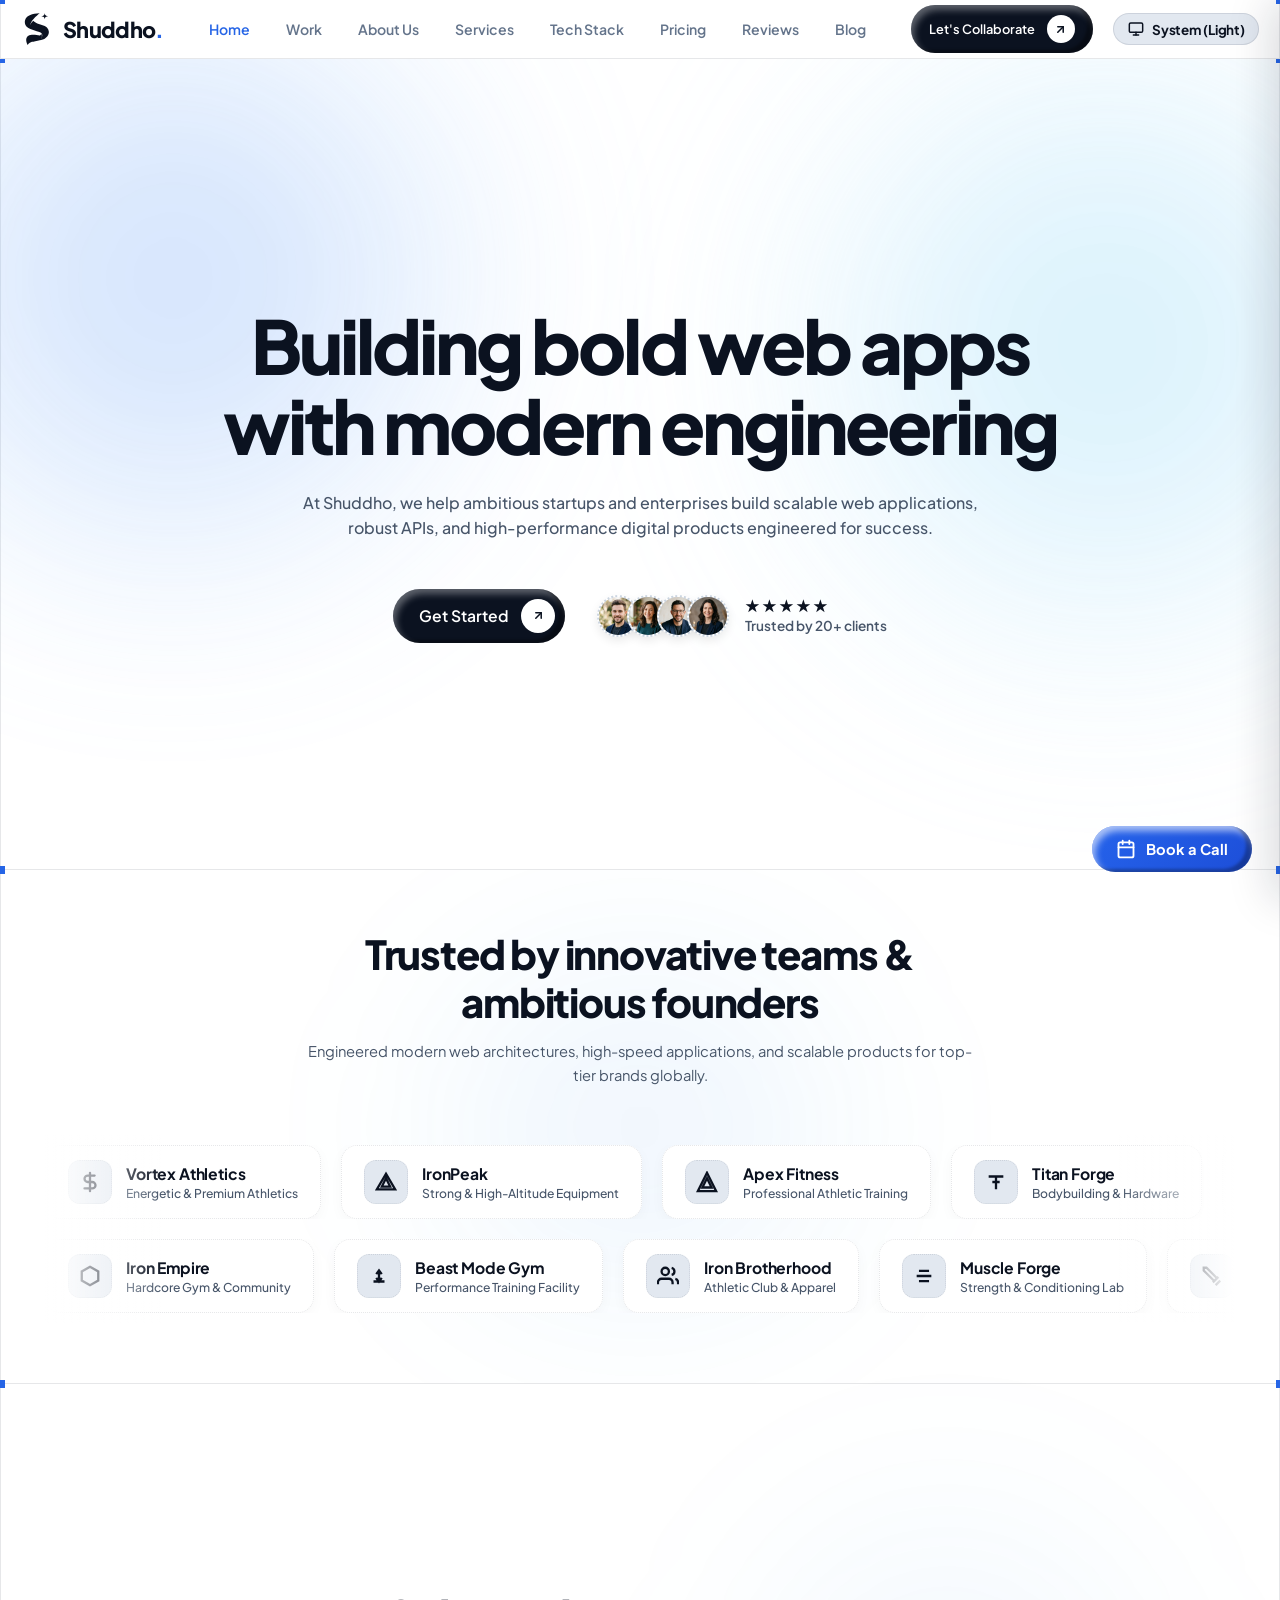
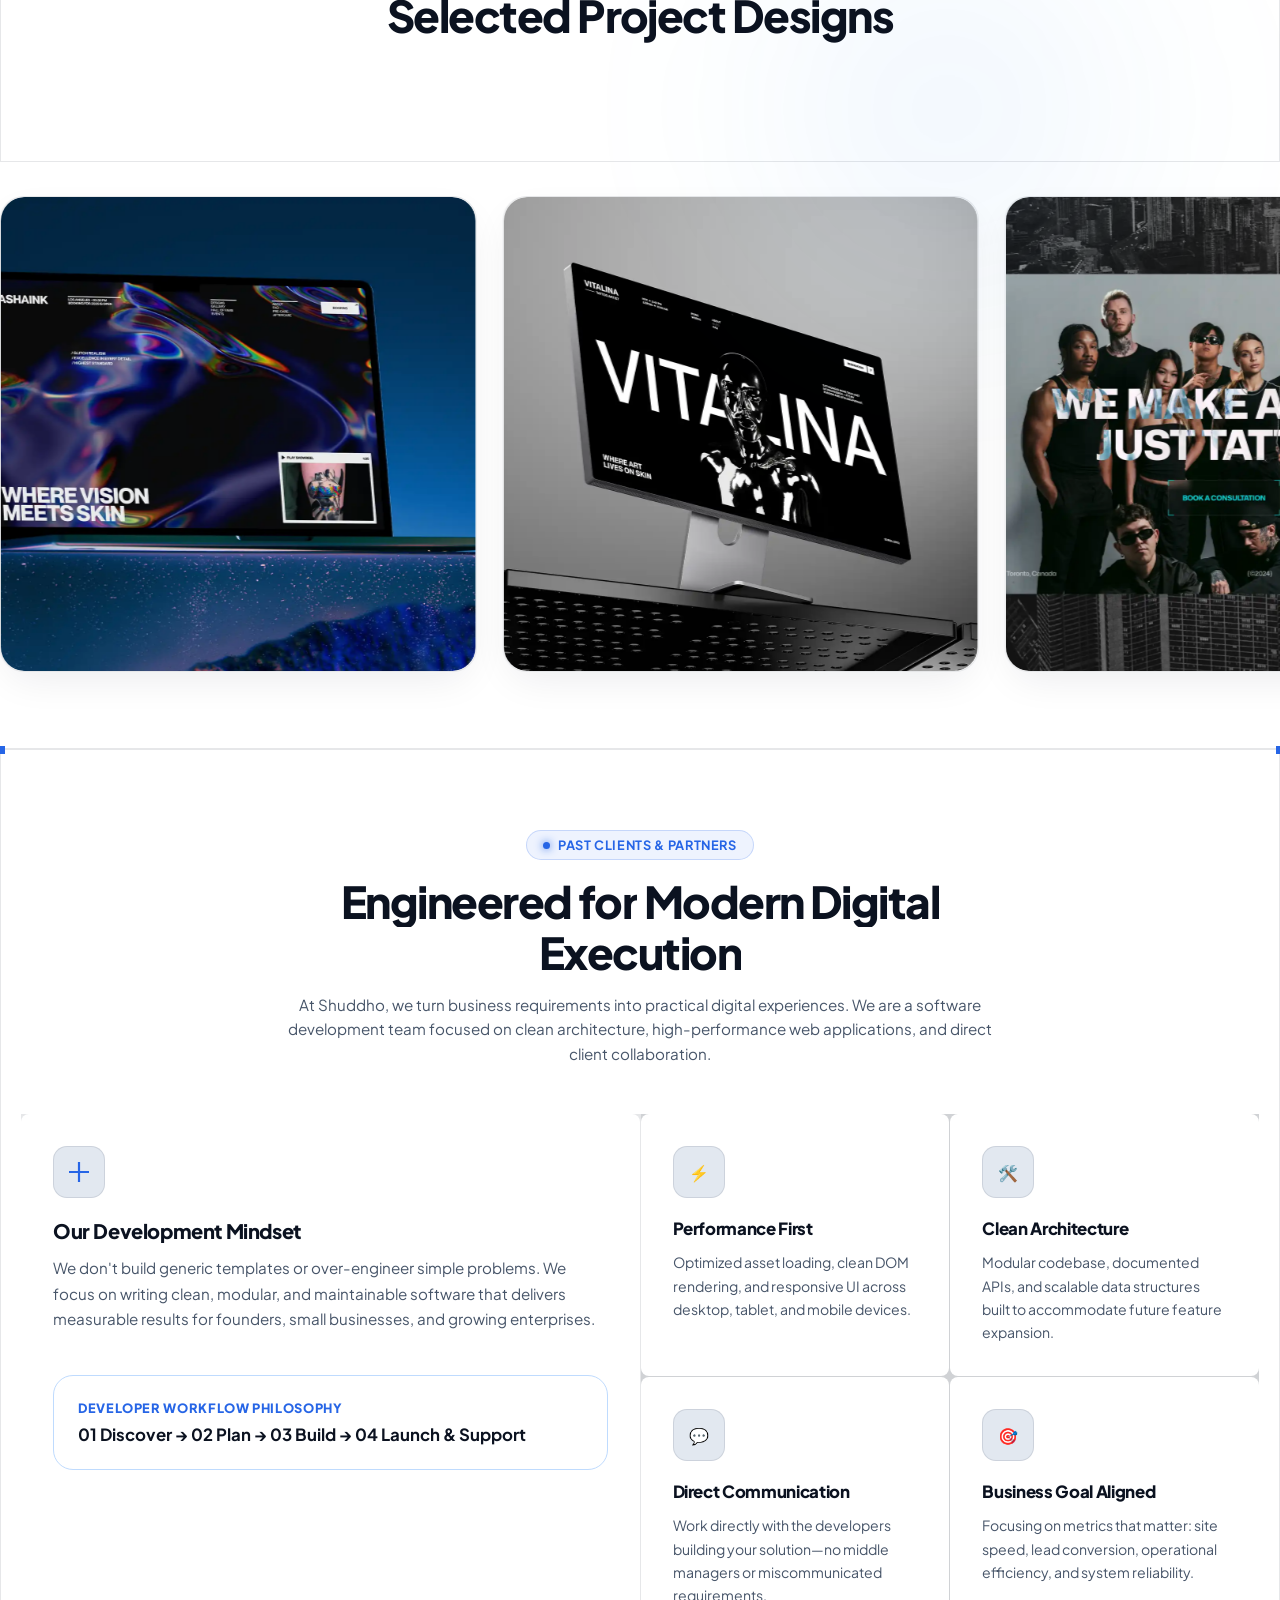
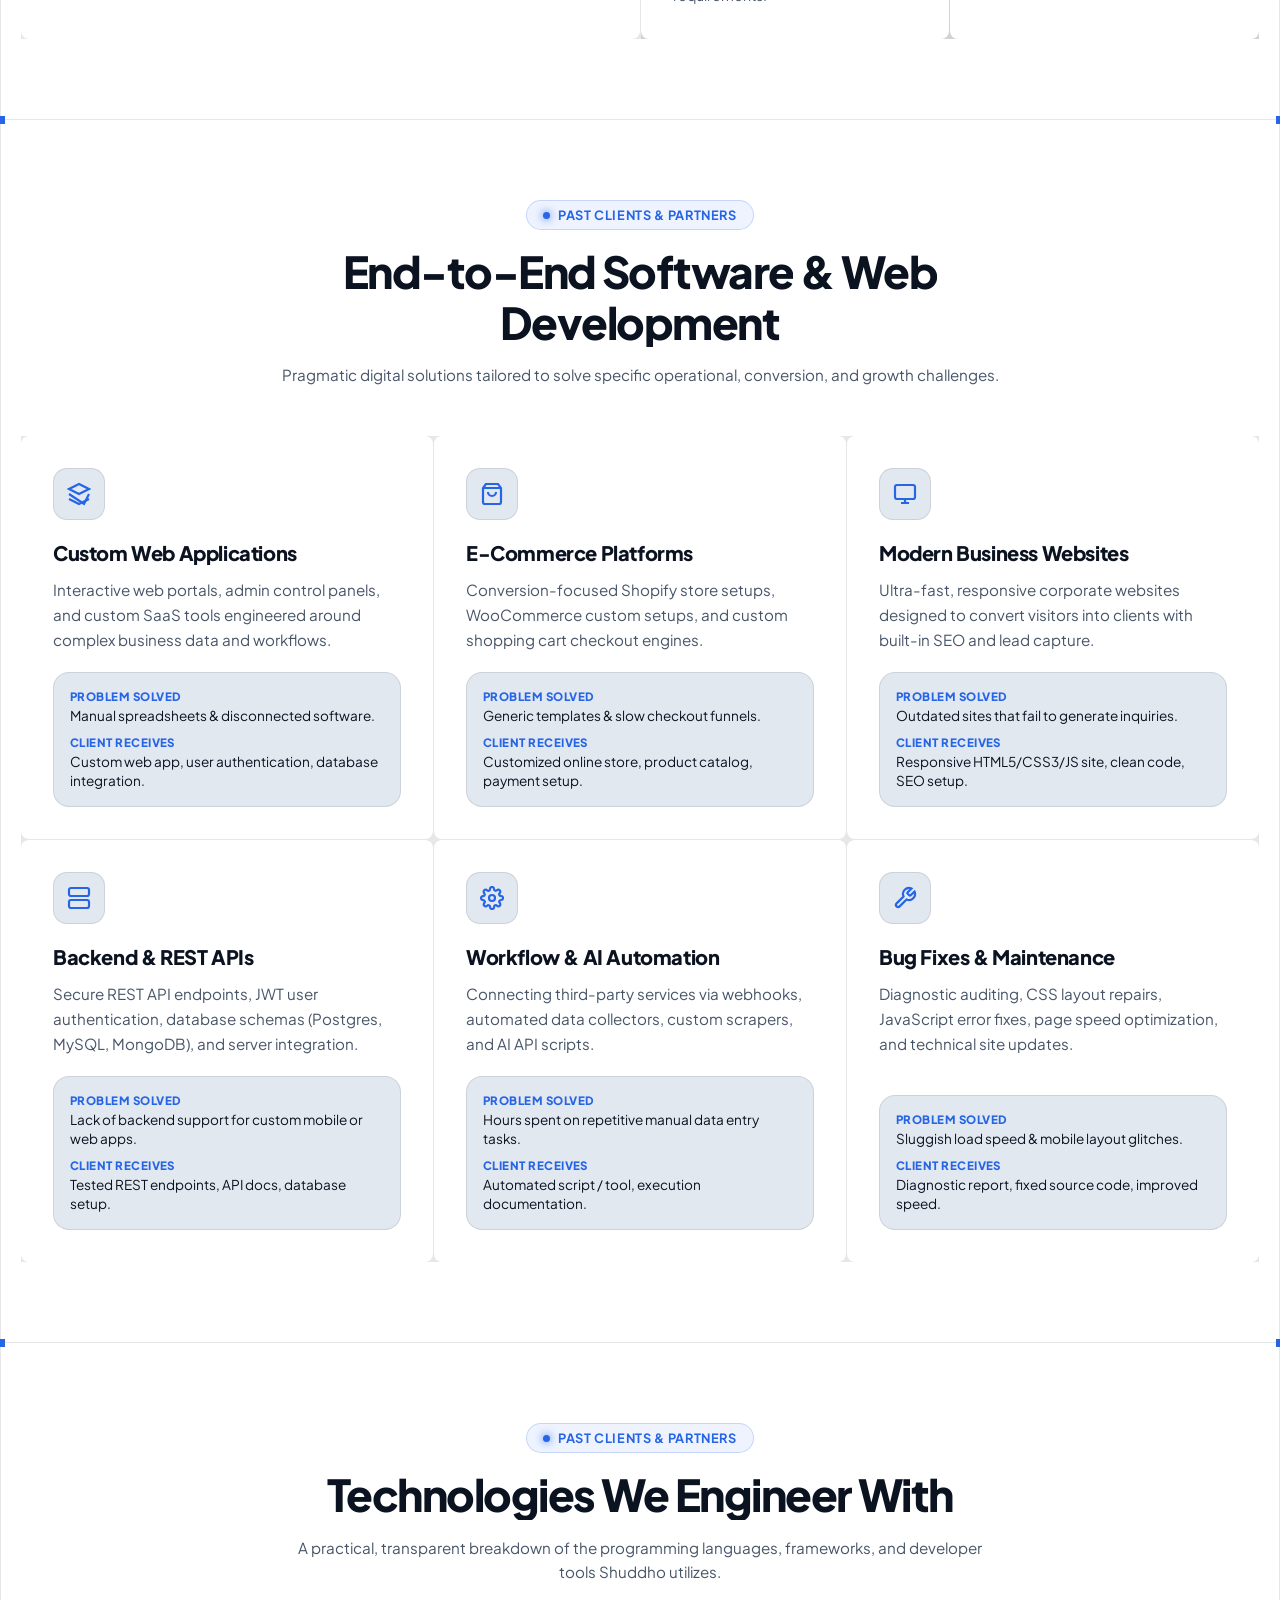
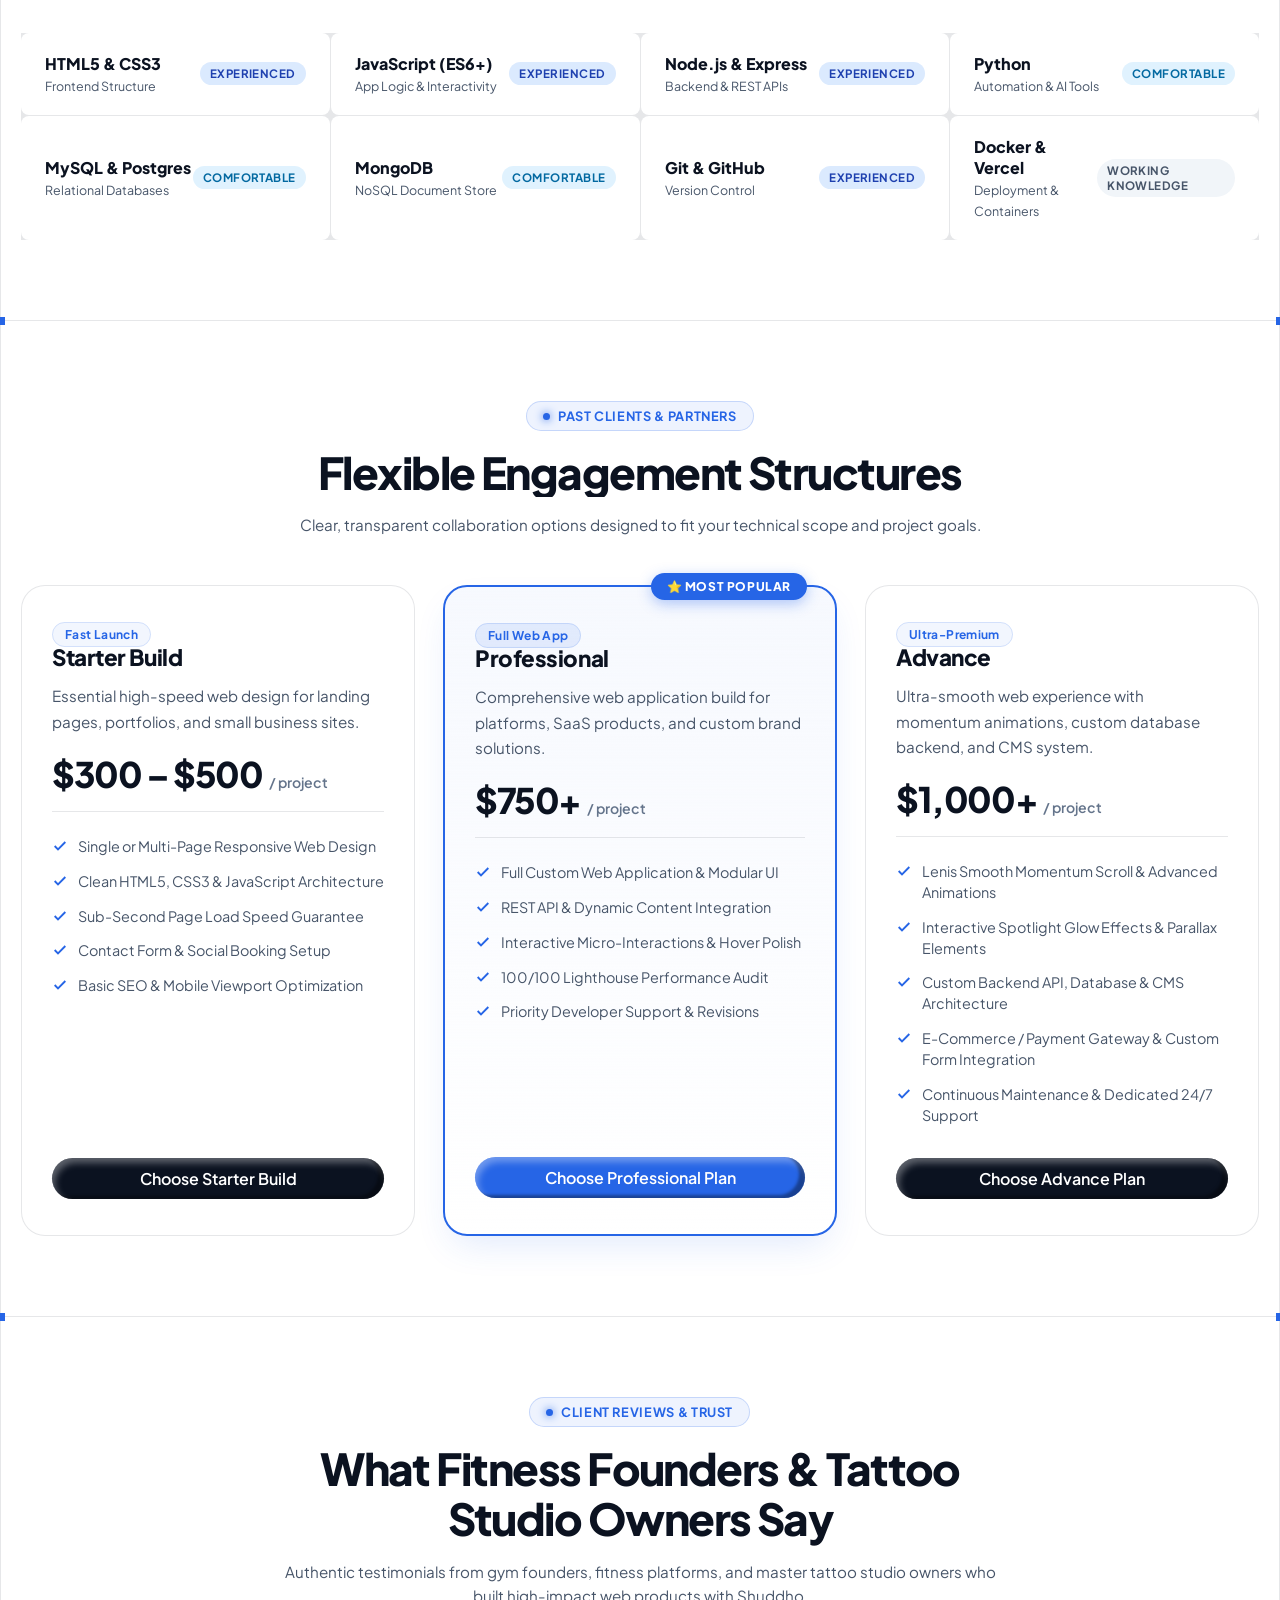
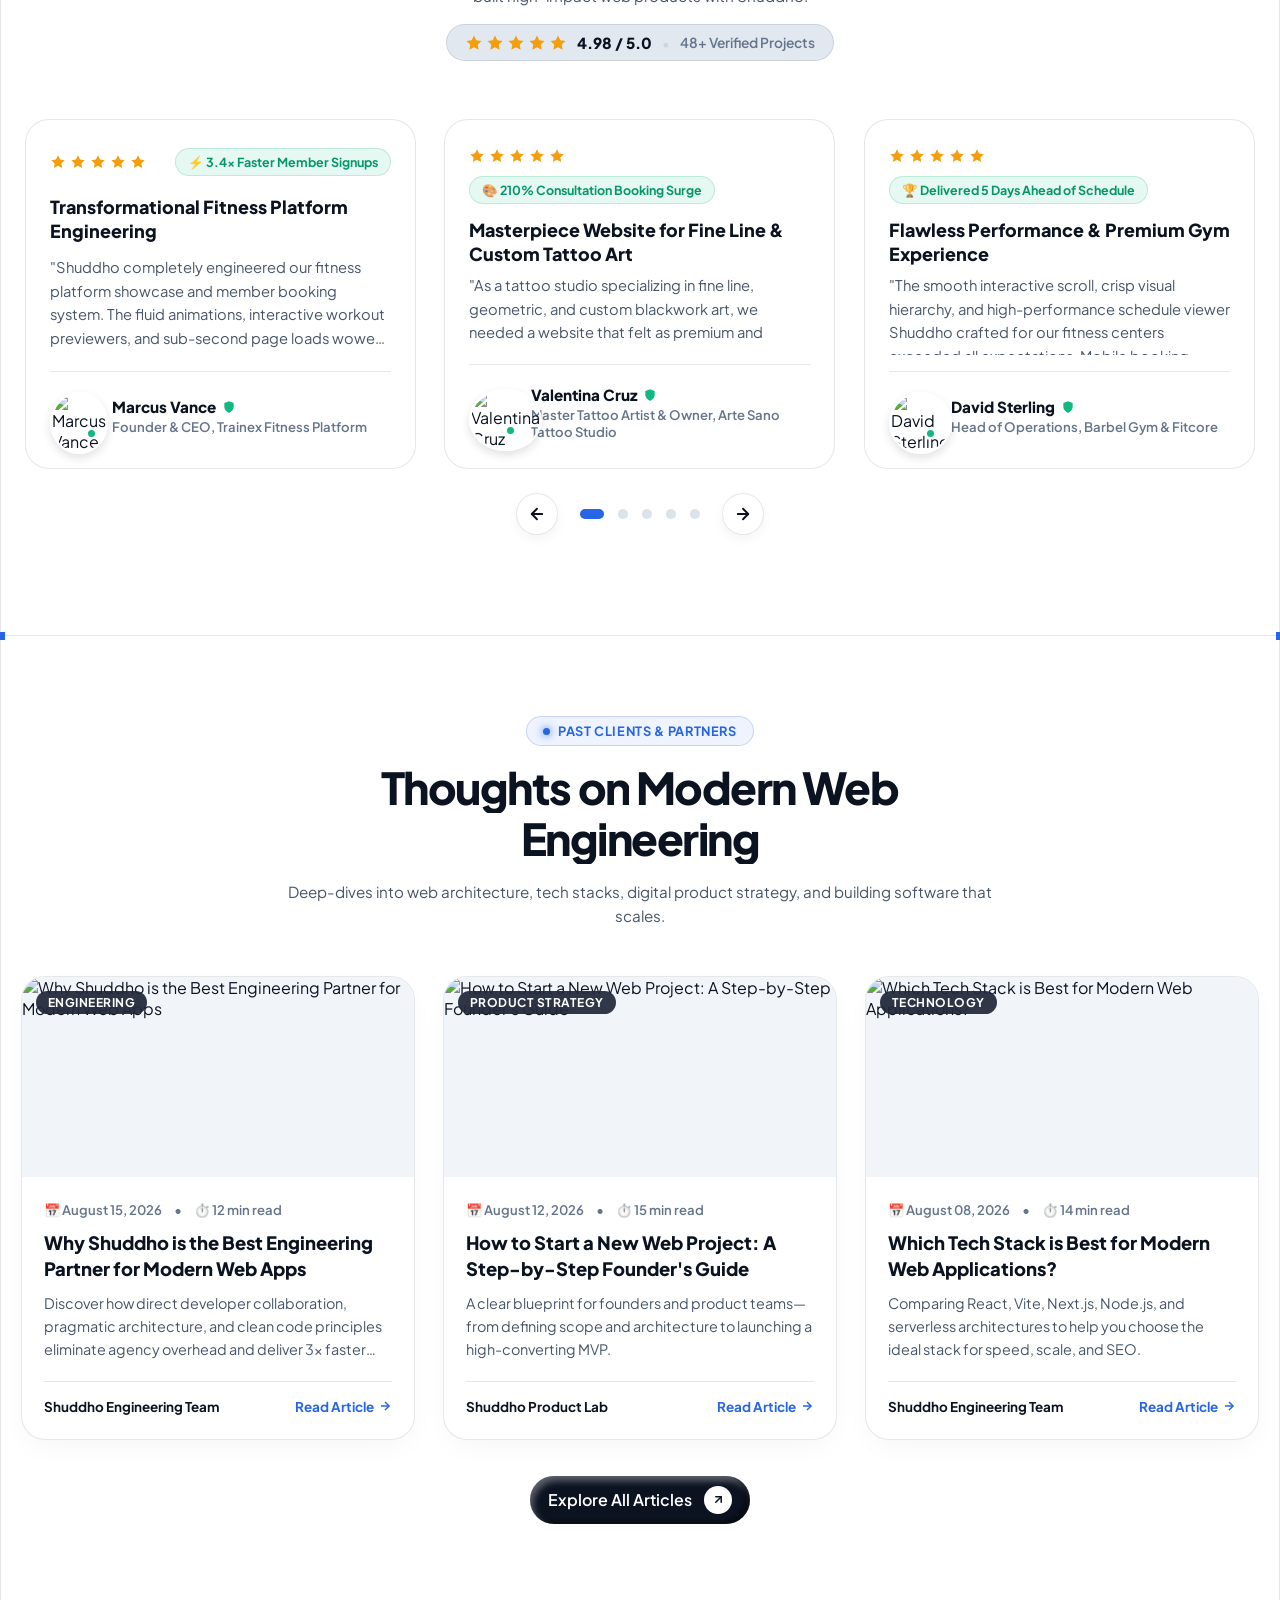
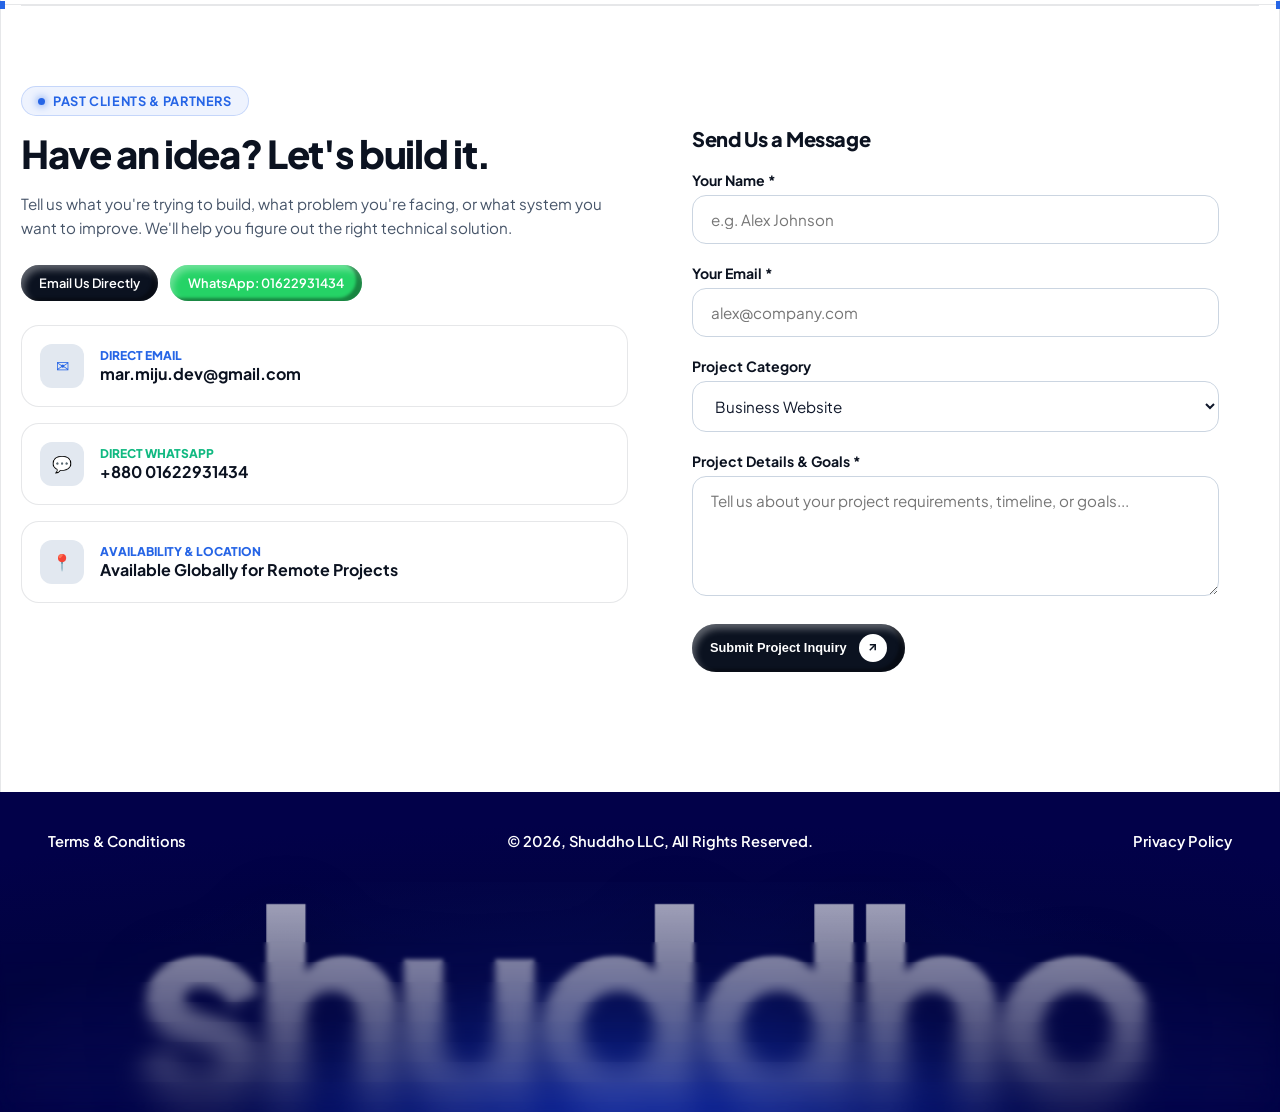
==== index.html @ be4a8118 "feat: add core styling, JavaScript, brand assets, and theme switcher functionality" ====
<!DOCTYPE html>
<html lang="en">

<head>
    <meta charset="UTF-8">
    <meta name="viewport" content="width=device-width, initial-scale=1.0">
    <meta name="robots" content="noindex, nofollow">
    <title>Shuddho — Building bold web apps with modern engineering</title>

    <!-- Instant Theme Init Script (Prevents Dark/Light flicker on load) -->
    <script>
        (function () {
            var savedTheme = localStorage.getItem('shuddho-theme') || 'system';
            var activeTheme = savedTheme;
            if (savedTheme === 'system') {
                activeTheme = window.matchMedia('(prefers-color-scheme: dark)').matches ? 'dark' : 'light';
            }
            document.documentElement.setAttribute('data-theme', activeTheme);
            document.documentElement.setAttribute('data-theme-setting', savedTheme);
        })();
    </script>

    <!-- Favicons & Official Brand Assets -->
    <link rel="icon" type="image/svg+xml" href="assets/images/favicon.svg">
    <link rel="icon" type="image/png" sizes="32x32" href="assets/images/favicon.png">
    <link rel="shortcut icon" href="assets/images/favicon.ico">
    <link rel="apple-touch-icon" sizes="180x180" href="assets/images/apple-touch-icon.png">
    <link rel="manifest" href="site.webmanifest">
    <meta name="theme-color" content="#0B1220">
    <!-- Modern Typography: Satoshi & Plus Jakarta Sans -->
    <link rel="preconnect" href="https://fonts.googleapis.com">
    <link rel="preconnect" href="https://fonts.gstatic.com" crossorigin>
    <link href="https://fonts.googleapis.com/css2?family=Plus+Jakarta+Sans:wght@400;500;600;700;800&display=swap"
        rel="stylesheet">
    <link rel="stylesheet" href="assets/css/style.css">
    <!-- Swiper Slider CDN -->
    <link rel="stylesheet" href="https://cdn.jsdelivr.net/npm/swiper@11/swiper-bundle.min.css">
    <script src="https://cdn.jsdelivr.net/npm/swiper@11/swiper-bundle.min.js"></script>
    <!-- jQuery CDN -->
    <script src="https://code.jquery.com/jquery-3.7.1.min.js"></script>
    <!-- Lenis Smooth Scroll CDN -->
    <link rel="stylesheet" href="https://cdn.jsdelivr.net/npm/lenis@1.1.18/dist/lenis.css">
    <script src="https://cdn.jsdelivr.net/npm/lenis@1.1.18/dist/lenis.min.js"></script>
    <script src="assets/js/main.js" defer></script>
</head>

<body>
    <!-- Fullscreen Video Preloader Overlay (Plays Light/Dark intro video) -->
    <div class="site-preloader" id="site-preloader">
        <div class="preloader-video-wrapper">
            <video id="preloader-video-light" class="preloader-video light-video" src="assets/video/intro-light.mp4" autoplay playsinline></video>
            <video id="preloader-video-dark" class="preloader-video dark-video" src="assets/video/intro-dark.mp4" autoplay playsinline></video>
            <div class="preloader-progress-bar">
                <div class="preloader-progress-fill" id="preloader-progress-fill"></div>
            </div>
        </div>
    </div>

    <!-- Custom Cursor Pointer Elements -->
    <div class="custom-cursor-dot" id="cursor-dot"></div>
    <div class="custom-cursor-circle" id="cursor-circle"></div>

    <!-- Mobile Drawer Backdrop Overlay -->
    <div class="drawer-overlay" id="drawer-overlay"></div>

    <!-- Mobile Navigation Drawer -->
    <aside class="mobile-drawer" id="mobile-drawer" aria-label="Mobile Navigation Drawer">
        <div class="drawer-header">
            <a href="#" class="brand-logo">
                <span class="logo-icon" aria-hidden="true">
                    <svg class="brand-logo-svg" width="28" height="37" viewBox="0 0 40 53" fill="none"
                        xmlns="http://www.w3.org/2000/svg">
                        <path
                            d="M25.76 44.6456C25.76 44.6456 31.914 36.5702 26.5509 32.9008C23.7283 30.0781 9.61507 28.6668 2.91129 22.6687C-2.734 15.8473 -2.38106 1.146 24.434 0.440338C18.9677 4.669 9.2504 13.7999 8.84532 20.1709C9.4074 17.9029 10.8641 15.0238 14.3111 12.7699C15.1918 15.6321 24.4847 18.9484 30.3836 20.6961C37.6493 22.8487 39.4106 27.9617 39.6308 31.0441C40.0711 35.2274 36.4301 42.9212 26.5509 44.897C24.8793 45.2313 25.76 44.6456 25.76 44.6456Z"
                            fill="currentColor" />
                        <path
                            d="M19.3938 36.5486C-1.63993 33.9699 1.26299 46.1555 4.37654 52.8411C10.6037 46.0362 10.5612 49.432 26.2468 44.915C28.5772 44.2439 28.8167 35.0075 26.8893 34.7873C26.6767 34.763 26.2468 36.5486 25.3902 36.7688C24.0064 37.6284 20.547 36.7874 19.3938 36.5486Z"
                            fill="currentColor" />
                        <path class="star-sparkle"
                            d="M32.7666 0C32.7666 0 33.0586 2.72558 34.196 3.86302C35.3335 5.00045 38.059 5.29246 38.059 5.29246C38.059 5.29246 35.3335 5.58447 34.196 6.72191C33.0586 7.85934 32.7666 10.5849 32.7666 10.5849C32.7666 10.5849 32.4746 7.85934 31.3371 6.72191C30.1997 5.58447 27.4741 5.29246 27.4741 5.29246C27.4741 5.29246 30.1997 5.00045 31.3371 3.86302C32.4746 2.72558 32.7666 0 32.7666 0Z"
                            fill="currentColor" />
                    </svg>
                </span>
                <span class="logo-text">Shuddho<span class="brand-dot">.</span></span>
            </a>
            <button class="drawer-close-btn" id="drawer-close-btn" aria-label="Close navigation drawer">
                <svg width="20" height="20" viewBox="0 0 24 24" fill="none" stroke="currentColor" stroke-width="2.5"
                    stroke-linecap="round" stroke-linejoin="round">
                    <line x1="18" y1="6" x2="6" y2="18"></line>
                    <line x1="6" y1="6" x2="18" y2="18"></line>
                </svg>
            </button>
        </div>

        <nav class="drawer-nav">
            <ul class="drawer-list">
                <li class="drawer-item"><a href="#" class="drawer-link active">Home</a></li>
                <li class="drawer-item"><a href="#work" class="drawer-link">Work</a></li>
                <li class="drawer-item"><a href="#about" class="drawer-link">About us</a></li>
                <li class="drawer-item"><a href="#services" class="drawer-link">Services</a></li>
                <li class="drawer-item"><a href="#stack" class="drawer-link">Tech Stack</a></li>
                <li class="drawer-item"><a href="#pricing" class="drawer-link">Pricing</a></li>
                <li class="drawer-item"><a href="#testimonials" class="drawer-link">Reviews</a></li>
                <li class="drawer-item"><a href="blog.html" class="drawer-link">Blog</a></li>
            </ul>
        </nav>

        <div class="drawer-footer" style="display: flex; gap: 10px; align-items: center;">
            <a href="#collaborate" class="btn-dark btn-drawer-cta" style="flex: 1;">
                <span>Let's Collaborate</span>
                <span class="badge-icon">
                    <svg width="13" height="13" viewBox="0 0 24 24" fill="none" stroke="currentColor" stroke-width="2.8"
                        stroke-linecap="round" stroke-linejoin="round">
                        <line x1="7" y1="17" x2="17" y2="7"></line>
                        <polyline points="7 7 17 7 17 17"></polyline>
                    </svg>
                </span>
            </a>
            <button class="theme-switcher-btn" title="Toggle Theme (Light / Dark / System)"
                aria-label="Toggle Theme Mode">
                <span class="theme-icon-wrap"></span>
                <span class="theme-mode-text">System</span>
            </button>
        </div>
    </aside>
    <header class="header">
        <div class="container">
            <a href="#" class="brand-logo" id="brand-logo">
                <span class="logo-icon" aria-hidden="true">
                    <svg class="brand-logo-svg" width="30" height="40" viewBox="0 0 40 53" fill="none"
                        xmlns="http://www.w3.org/2000/svg">
                        <path
                            d="M25.76 44.6456C25.76 44.6456 31.914 36.5702 26.5509 32.9008C23.7283 30.0781 9.61507 28.6668 2.91129 22.6687C-2.734 15.8473 -2.38106 1.146 24.434 0.440338C18.9677 4.669 9.2504 13.7999 8.84532 20.1709C9.4074 17.9029 10.8641 15.0238 14.3111 12.7699C15.1918 15.6321 24.4847 18.9484 30.3836 20.6961C37.6493 22.8487 39.4106 27.9617 39.6308 31.0441C40.0711 35.2274 36.4301 42.9212 26.5509 44.897C24.8793 45.2313 25.76 44.6456 25.76 44.6456Z"
                            fill="currentColor" />
                        <path
                            d="M19.3938 36.5486C-1.63993 33.9699 1.26299 46.1555 4.37654 52.8411C10.6037 46.0362 10.5612 49.432 26.2468 44.915C28.5772 44.2439 28.8167 35.0075 26.8893 34.7873C26.6767 34.763 26.2468 36.5486 25.3902 36.7688C24.0064 37.6284 20.547 36.7874 19.3938 36.5486Z"
                            fill="currentColor" />
                        <path class="star-sparkle"
                            d="M32.7666 0C32.7666 0 33.0586 2.72558 34.196 3.86302C35.3335 5.00045 38.059 5.29246 38.059 5.29246C38.059 5.29246 35.3335 5.58447 34.196 6.72191C33.0586 7.85934 32.7666 10.5849 32.7666 10.5849C32.7666 10.5849 32.4746 7.85934 31.3371 6.72191C30.1997 5.58447 27.4741 5.29246 27.4741 5.29246C27.4741 5.29246 30.1997 5.00045 31.3371 3.86302C32.4746 2.72558 32.7666 0 32.7666 0Z"
                            fill="currentColor" />
                    </svg>
                </span>
                <span class="logo-text">Shuddho<span class="brand-dot">.</span></span>
            </a>

            <nav class="nav-capsule" aria-label="Main Navigation">
                <ul class="nav-list" id="nav-list">
                    <li class="nav-item"><a href="#" class="nav-link active">Home</a></li>
                    <li class="nav-item"><a href="#work" class="nav-link">Work</a></li>
                    <li class="nav-item"><a href="#about" class="nav-link">About us</a></li>
                    <li class="nav-item"><a href="#services" class="nav-link">Services</a></li>
                    <li class="nav-item"><a href="#stack" class="nav-link">Tech Stack</a></li>
                    <li class="nav-item"><a href="#pricing" class="nav-link">Pricing</a></li>
                    <li class="nav-item"><a href="#testimonials" class="nav-link">Reviews</a></li>
                    <li class="nav-item"><a href="blog.html" class="nav-link">Blog</a></li>
                </ul>
            </nav>

            <div class="header-actions">
                <a href="#collaborate" class="btn-dark btn-collaborate" id="btn-collaborate">
                    <span>Let's Collaborate</span>
                    <span class="badge-icon">
                        <svg width="13" height="13" viewBox="0 0 24 24" fill="none" stroke="currentColor"
                            stroke-width="2.8" stroke-linecap="round" stroke-linejoin="round">
                            <line x1="7" y1="17" x2="17" y2="7"></line>
                            <polyline points="7 7 17 7 17 17"></polyline>
                        </svg>
                    </span>
                </a>

                <!-- SVG Theme Switcher Button -->
                <button class="theme-switcher-btn" id="theme-switcher-btn" title="Toggle Theme (Light / Dark / System)"
                    aria-label="Toggle Theme Mode">
                    <span class="theme-icon-wrap" id="theme-icon-wrap"></span>
                    <span class="theme-mode-text" id="theme-mode-text">System</span>
                </button>

                <!-- Hamburger Mobile Appbar Toggle Button -->
                <button class="mobile-toggle-btn" id="mobile-toggle-btn" aria-label="Open mobile menu">
                    <span class="hamburger-bar"></span>
                    <span class="hamburger-bar"></span>
                    <span class="hamburger-bar"></span>
                </button>
            </div>
        </div>

        <!-- Site Reading Scroll Progress Bar at Bottom of Header -->
        <div class="top-scroll-progress" id="top-scroll-progress"></div>
    </header>


    <!-- Main Outer Wrapper -->
    <section class="hero-card">
        <div class="container">
            <div class="hero-card__inner">
                <!-- Subtle Ambient Background Glows in Blue Tones -->
                <div class="ambient-glow glow-blue-primary"></div>
                <div class="ambient-glow glow-cyan-secondary"></div>

                <!-- Navbar -->


                <!-- Hero Main Content (Development Focused) -->
                <div class="hero-body">
                    <h1 class="hero-title">
                        Building bold web apps <br>with modern engineering
                    </h1>
                    <p class="hero-description">
                        At Shuddho, we help ambitious startups and enterprises build scalable web applications, robust
                        APIs,
                        and high-performance digital products engineered for success.
                    </p>

                    <div class="hero-actions">
                        <a href="#get-started" class="btn-dark btn-get-started" id="btn-get-started">
                            <span>Get Started</span>
                            <span class="badge-icon">
                                <svg width="13" height="13" viewBox="0 0 24 24" fill="none" stroke="currentColor"
                                    stroke-width="2.8" stroke-linecap="round" stroke-linejoin="round">
                                    <line x1="7" y1="17" x2="17" y2="7"></line>
                                    <polyline points="7 7 17 7 17 17"></polyline>
                                </svg>
                            </span>
                        </a>

                        <div class="social-proof">
                            <div class="avatar-group">
                                <figure class="avatar-item">
                                    <img src="assets/images/avatar1.png" alt="Client 1">
                                </figure>
                                <figure class="avatar-item">
                                    <img src="assets/images/avatar2.png" alt="Client 2">
                                </figure>
                                <figure class="avatar-item">
                                    <img src="assets/images/avatar3.png" alt="Client 3">
                                </figure>
                                <figure class="avatar-item">
                                    <img src="assets/images/avatar4.png" alt="Client 4">
                                </figure>
                            </div>
                            <div class="rating-info">
                                <div class="stars" aria-label="5 out of 5 stars">
                                    ★★★★★
                                </div>
                                <span class="rating-label">Trusted by 20+ clients</span>
                            </div>
                        </div>
                    </div>
                </div>
    </section>
    </div>
    </div>

    <!-- Trusted Brands & Past Clients Parallax Section -->
    <div class="separator"></div>
    <div class="container">
        <section class="brands-section" id="clients">
            <!-- Subtle Radial Glow Background -->
            <div class="brands-glow"></div>
            <div class="brands-header">
                <!-- <div class="section-badge">
                    <span class="badge-dot"></span>
                    <span>PAST CLIENTS & PARTNERS</span>
                </div> -->
                <h2 class="brands-title" id="brands-section-title">Trusted by innovative teams & ambitious founders</h2>
                <p class="brands-subtitle" id="brands-section-subtitle">
                    Engineered modern web architectures, high-speed applications, and scalable products for top-tier
                    brands globally.
                </p>
            </div>

            <div class="brands-marquee-wrapper">
                <!-- Edge Gradient Mask Overlays -->
                <div class="marquee-fade fade-left"></div>
                <div class="marquee-fade fade-right"></div>

                <!-- Top Row: Left to Right Parallax Animation -->
                <div class="marquee-row marquee-top">
                    <div class="marquee-track track-left-to-right" id="marquee-top-track">
                        <!-- Dynamically populated from data/trust.json -->
                    </div>
                </div>

                <!-- Bottom Row: Right to Left Parallax Animation -->
                <div class="marquee-row marquee-bottom">
                    <div class="marquee-track track-right-to-left" id="marquee-bottom-track">
                        <!-- Dynamically populated from data/trust.json -->
                    </div>
                </div>
            </div>
        </section>
    </div>



    <!-- Portfolio Featured Capabilities Section -->
    <div class="separator"></div>
    <div class="container container-dots-top container-dots-bottom">
        <section class="projects-section-header" id="work">
            <div class="projects-glow"></div>
            <div class="projects-header">
                <div class="section-badge fade-in-up">
                    <span class="badge-dot"></span>
                    <span id="projects-badge-text">FEATURED PROJECT SHOWCASE</span>
                </div>
                <h2 class="projects-title reveal-word-target" id="projects-main-title">Selected Project Designs</h2>
                <p class="projects-subtitle fade-in-up" id="projects-main-subtitle">
                    Drag horizontally to explore high-performance web applications and brand designs.
                </p>
            </div>
        </section>
    </div>

    <!-- Draggable Project Images Slider (Full-width - NO vertical side lines) -->
    <div class="featured-projects-slider-container fade-in-up">
        <div class="swiper featured-projects-swiper" id="featured-projects-swiper">
            <div class="swiper-wrapper" id="featured-projects-wrapper">
                <!-- Dynamically rendered from data/projects.json -->
            </div>
        </div>
    </div>



    <!-- About Us Section -->
    <div class="separator"></div>
    <div class="container">
        <section class="shuddho-section" id="about">
            <div class="shuddho-header">
                <div class="section-badge fade-in-up">
                    <span class="badge-dot"></span>
                    <span>ABOUT SHUDDHO</span>
                </div>
                <h2 class="projects-title reveal-word-target">Engineered for Modern Digital Execution</h2>
                <p class="projects-subtitle fade-in-up">
                    At Shuddho, we turn business requirements into practical digital experiences. We are a software
                    development team focused on clean architecture, high-performance web applications, and direct client
                    collaboration.
                </p>
            </div>

            <div class="grid-2">
                <div>
                    <div class="shuddho-card" style="height: 100%;">
                        <div class="card-icon-box">
                            <svg width="24" height="24" viewBox="0 0 24 24" fill="none" stroke="currentColor"
                                stroke-width="2.2">
                                <path d="M12 2v20M2 12h20" />
                            </svg>
                        </div>
                        <h3 class="card-title-text">Our Development Mindset</h3>
                        <p class="card-desc-text">
                            We don't build generic templates or over-engineer simple problems. We focus on writing
                            clean, modular, and maintainable software that delivers measurable results for founders,
                            small businesses, and growing enterprises.
                        </p>
                        <div class="philosophy-quote-box">
                            <div class="philosophy-quote-title">DEVELOPER WORKFLOW PHILOSOPHY</div>
                            <div class="philosophy-quote-text">01 Discover → 02 Plan → 03 Build → 04 Launch & Support
                            </div>
                        </div>
                    </div>
                </div>

                <div class="grid-2">
                    <div class="shuddho-card">
                        <div class="card-icon-box">⚡</div>
                        <h4 class="card-title-text" style="font-size: 1.05rem;">Performance First</h4>
                        <p class="card-desc-text" style="font-size: 0.88rem; margin-bottom: 0;">Optimized asset loading,
                            clean DOM rendering, and responsive UI across desktop, tablet, and mobile devices.</p>
                    </div>

                    <div class="shuddho-card">
                        <div class="card-icon-box">🛠️</div>
                        <h4 class="card-title-text" style="font-size: 1.05rem;">Clean Architecture</h4>
                        <p class="card-desc-text" style="font-size: 0.88rem; margin-bottom: 0;">Modular codebase,
                            documented APIs, and scalable data structures built to accommodate future feature expansion.
                        </p>
                    </div>

                    <div class="shuddho-card">
                        <div class="card-icon-box">💬</div>
                        <h4 class="card-title-text" style="font-size: 1.05rem;">Direct Communication</h4>
                        <p class="card-desc-text" style="font-size: 0.88rem; margin-bottom: 0;">Work directly with the
                            developers building your solution—no middle managers or miscommunicated requirements.</p>
                    </div>

                    <div class="shuddho-card">
                        <div class="card-icon-box">🎯</div>
                        <h4 class="card-title-text" style="font-size: 1.05rem;">Business Goal Aligned</h4>
                        <p class="card-desc-text" style="font-size: 0.88rem; margin-bottom: 0;">Focusing on metrics that
                            matter: site speed, lead conversion, operational efficiency, and system reliability.</p>
                    </div>
                </div>
            </div>
        </section>
    </div>

    <!-- Services Section -->
    <div class="separator"></div>
    <div class="container">
        <section class="shuddho-section" id="services">
            <div class="shuddho-header">
                <div class="section-badge fade-in-up">
                    <span class="badge-dot"></span>
                    <span>OUR SERVICES</span>
                </div>
                <h2 class="projects-title reveal-word-target">End-to-End Software & Web Development</h2>
                <p class="projects-subtitle fade-in-up">
                    Pragmatic digital solutions tailored to solve specific operational, conversion, and growth
                    challenges.
                </p>
            </div>

            <div class="grid-3">
                <div class="shuddho-card">
                    <div class="card-icon-box">
                        <svg width="24" height="24" viewBox="0 0 24 24" fill="none" stroke="currentColor"
                            stroke-width="2.2">
                            <polygon points="12 2 2 7 12 12 22 7 12 2" />
                            <polyline points="2 17 12 22 22 17" />
                            <polyline points="2 12 17 22 22 12" />
                        </svg>
                    </div>
                    <h3 class="card-title-text">Custom Web Applications</h3>
                    <p class="card-desc-text">Interactive web portals, admin control panels, and custom SaaS tools
                        engineered around complex business data and workflows.</p>
                    <div class="service-meta-grid">
                        <div class="service-meta-item">
                            <div class="service-meta-label">Problem Solved</div>
                            <div class="service-meta-val">Manual spreadsheets & disconnected software.</div>
                        </div>
                        <div class="service-meta-item">
                            <div class="service-meta-label">Client Receives</div>
                            <div class="service-meta-val">Custom web app, user authentication, database integration.
                            </div>
                        </div>
                    </div>
                </div>

                <div class="shuddho-card">
                    <div class="card-icon-box">
                        <svg width="24" height="24" viewBox="0 0 24 24" fill="none" stroke="currentColor"
                            stroke-width="2.2">
                            <path d="M6 2L3 6v14a2 2 0 0 0 2 2h14a2 2 0 0 0 2-2V6l-3-4z" />
                            <line x1="3" y1="6" x2="21" y2="6" />
                            <path d="M16 10a4 4 0 0 1-8 0" />
                        </svg>
                    </div>
                    <h3 class="card-title-text">E-Commerce Platforms</h3>
                    <p class="card-desc-text">Conversion-focused Shopify store setups, WooCommerce custom setups, and
                        custom shopping cart checkout engines.</p>
                    <div class="service-meta-grid">
                        <div class="service-meta-item">
                            <div class="service-meta-label">Problem Solved</div>
                            <div class="service-meta-val">Generic templates & slow checkout funnels.</div>
                        </div>
                        <div class="service-meta-item">
                            <div class="service-meta-label">Client Receives</div>
                            <div class="service-meta-val">Customized online store, product catalog, payment setup.</div>
                        </div>
                    </div>
                </div>

                <div class="shuddho-card">
                    <div class="card-icon-box">
                        <svg width="24" height="24" viewBox="0 0 24 24" fill="none" stroke="currentColor"
                            stroke-width="2.2">
                            <rect x="2" y="3" width="20" height="14" rx="2" />
                            <line x1="8" y1="21" x2="16" y2="21" />
                            <line x1="12" y1="17" x2="12" y2="21" />
                        </svg>
                    </div>
                    <h3 class="card-title-text">Modern Business Websites</h3>
                    <p class="card-desc-text">Ultra-fast, responsive corporate websites designed to convert visitors
                        into clients with built-in SEO and lead capture.</p>
                    <div class="service-meta-grid">
                        <div class="service-meta-item">
                            <div class="service-meta-label">Problem Solved</div>
                            <div class="service-meta-val">Outdated sites that fail to generate inquiries.</div>
                        </div>
                        <div class="service-meta-item">
                            <div class="service-meta-label">Client Receives</div>
                            <div class="service-meta-val">Responsive HTML5/CSS3/JS site, clean code, SEO setup.</div>
                        </div>
                    </div>
                </div>

                <div class="shuddho-card">
                    <div class="card-icon-box">
                        <svg width="24" height="24" viewBox="0 0 24 24" fill="none" stroke="currentColor"
                            stroke-width="2.2">
                            <rect x="2" y="2" width="20" height="8" rx="2" />
                            <rect x="2" y="14" width="20" height="8" rx="2" />
                            <line x1="6" y1="6" x2="6.01" y2="6" />
                            <line x1="6" y1="18" x2="6.01" y2="18" />
                        </svg>
                    </div>
                    <h3 class="card-title-text">Backend & REST APIs</h3>
                    <p class="card-desc-text">Secure REST API endpoints, JWT user authentication, database schemas
                        (Postgres, MySQL, MongoDB), and server integration.</p>
                    <div class="service-meta-grid">
                        <div class="service-meta-item">
                            <div class="service-meta-label">Problem Solved</div>
                            <div class="service-meta-val">Lack of backend support for custom mobile or web apps.</div>
                        </div>
                        <div class="service-meta-item">
                            <div class="service-meta-label">Client Receives</div>
                            <div class="service-meta-val">Tested REST endpoints, API docs, database setup.</div>
                        </div>
                    </div>
                </div>

                <div class="shuddho-card">
                    <div class="card-icon-box">
                        <svg width="24" height="24" viewBox="0 0 24 24" fill="none" stroke="currentColor"
                            stroke-width="2.2">
                            <circle cx="12" cy="12" r="3" />
                            <path
                                d="M19.4 15a1.65 1.65 0 0 0 .33 1.82l.06.06a2 2 0 0 1 0 2.83 2 2 0 0 1-2.83 0l-.06-.06a1.65 1.65 0 0 0-1.82-.33 1.65 1.65 0 0 0-1 1.51V21a2 2 0 0 1-2 2 2 2 0 0 1-2-2v-.09A1.65 1.65 0 0 0 9 19.4a1.65 1.65 0 0 0-1.82.33l-.06.06a2 2 0 0 1-2.83 0 2 2 0 0 1 0-2.83l.06-.06a1.65 1.65 0 0 0 .33-1.82 1.65 1.65 0 0 0-1.51-1H3a2 2 0 0 1-2-2 2 2 0 0 1 2-2h.09A1.65 1.65 0 0 0 4.6 9a1.65 1.65 0 0 0-.33-1.82l-.06-.06a2 2 0 0 1 0-2.83 2 2 0 0 1 2.83 0l.06.06a1.65 1.65 0 0 0 1.82.33H9a1.65 1.65 0 0 0 1-1.51V3a2 2 0 0 1 2-2 2 2 0 0 1 2 2v.09a1.65 1.65 0 0 0 1 1.51 1.65 1.65 0 0 0 1.82-.33l.06-.06a2 2 0 0 1 2.83 0 2 2 0 0 1 0 2.83l-.06.06a1.65 1.65 0 0 0-.33 1.82V9a1.65 1.65 0 0 0 1.51 1H21a2 2 0 0 1 2 2 2 2 0 0 1-2 2h-.09a1.65 1.65 0 0 0-1.51 1z" />
                        </svg>
                    </div>
                    <h3 class="card-title-text">Workflow & AI Automation</h3>
                    <p class="card-desc-text">Connecting third-party services via webhooks, automated data collectors,
                        custom scrapers, and AI API scripts.</p>
                    <div class="service-meta-grid">
                        <div class="service-meta-item">
                            <div class="service-meta-label">Problem Solved</div>
                            <div class="service-meta-val">Hours spent on repetitive manual data entry tasks.</div>
                        </div>
                        <div class="service-meta-item">
                            <div class="service-meta-label">Client Receives</div>
                            <div class="service-meta-val">Automated script / tool, execution documentation.</div>
                        </div>
                    </div>
                </div>

                <div class="shuddho-card">
                    <div class="card-icon-box">
                        <svg width="24" height="24" viewBox="0 0 24 24" fill="none" stroke="currentColor"
                            stroke-width="2.2">
                            <path
                                d="M14.7 6.3a1 1 0 0 0 0 1.4l1.6 1.6a1 1 0 0 0 1.4 0l3.77-3.77a6 6 0 0 1-7.94 7.94l-6.91 6.91a2.12 2.12 0 0 1-3-3l6.91-6.91a6 6 0 0 1 7.94-7.94l-3.76 3.76z" />
                        </svg>
                    </div>
                    <h3 class="card-title-text">Bug Fixes & Maintenance</h3>
                    <p class="card-desc-text">Diagnostic auditing, CSS layout repairs, JavaScript error fixes, page
                        speed optimization, and technical site updates.</p>
                    <div class="service-meta-grid">
                        <div class="service-meta-item">
                            <div class="service-meta-label">Problem Solved</div>
                            <div class="service-meta-val">Sluggish load speed & mobile layout glitches.</div>
                        </div>
                        <div class="service-meta-item">
                            <div class="service-meta-label">Client Receives</div>
                            <div class="service-meta-val">Diagnostic report, fixed source code, improved speed.</div>
                        </div>
                    </div>
                </div>
            </div>
        </section>
    </div>

    <!-- Tech Stack Section -->
    <div class="separator"></div>
    <div class="container">
        <section class="shuddho-section" id="stack">
            <div class="shuddho-header">
                <div class="section-badge fade-in-up">
                    <span class="badge-dot"></span>
                    <span>TECHNOLOGY STACK</span>
                </div>
                <h2 class="projects-title reveal-word-target">Technologies We Engineer With</h2>
                <p class="projects-subtitle fade-in-up">
                    A practical, transparent breakdown of the programming languages, frameworks, and developer tools
                    Shuddho utilizes.
                </p>
            </div>

            <div class="grid-4">
                <div class="shuddho-card"
                    style="padding: 20px 24px; flex-direction: row; align-items: center; justify-content: space-between;">
                    <div>
                        <h4 style="font-weight: 800; font-size: 1rem; color: var(--color-dark-text);">HTML5 & CSS3</h4>
                        <span style="font-size: 0.78rem; color: var(--color-body-text);">Frontend Structure</span>
                    </div>
                    <span class="tech-level-pill level-experienced">Experienced</span>
                </div>

                <div class="shuddho-card"
                    style="padding: 20px 24px; flex-direction: row; align-items: center; justify-content: space-between;">
                    <div>
                        <h4 style="font-weight: 800; font-size: 1rem; color: var(--color-dark-text);">JavaScript (ES6+)
                        </h4>
                        <span style="font-size: 0.78rem; color: var(--color-body-text);">App Logic &
                            Interactivity</span>
                    </div>
                    <span class="tech-level-pill level-experienced">Experienced</span>
                </div>

                <div class="shuddho-card"
                    style="padding: 20px 24px; flex-direction: row; align-items: center; justify-content: space-between;">
                    <div>
                        <h4 style="font-weight: 800; font-size: 1rem; color: var(--color-dark-text);">Node.js & Express
                        </h4>
                        <span style="font-size: 0.78rem; color: var(--color-body-text);">Backend & REST APIs</span>
                    </div>
                    <span class="tech-level-pill level-experienced">Experienced</span>
                </div>

                <div class="shuddho-card"
                    style="padding: 20px 24px; flex-direction: row; align-items: center; justify-content: space-between;">
                    <div>
                        <h4 style="font-weight: 800; font-size: 1rem; color: var(--color-dark-text);">Python</h4>
                        <span style="font-size: 0.78rem; color: var(--color-body-text);">Automation & AI Tools</span>
                    </div>
                    <span class="tech-level-pill level-comfortable">Comfortable</span>
                </div>

                <div class="shuddho-card"
                    style="padding: 20px 24px; flex-direction: row; align-items: center; justify-content: space-between;">
                    <div>
                        <h4 style="font-weight: 800; font-size: 1rem; color: var(--color-dark-text);">MySQL & Postgres
                        </h4>
                        <span style="font-size: 0.78rem; color: var(--color-body-text);">Relational Databases</span>
                    </div>
                    <span class="tech-level-pill level-comfortable">Comfortable</span>
                </div>

                <div class="shuddho-card"
                    style="padding: 20px 24px; flex-direction: row; align-items: center; justify-content: space-between;">
                    <div>
                        <h4 style="font-weight: 800; font-size: 1rem; color: var(--color-dark-text);">MongoDB</h4>
                        <span style="font-size: 0.78rem; color: var(--color-body-text);">NoSQL Document Store</span>
                    </div>
                    <span class="tech-level-pill level-comfortable">Comfortable</span>
                </div>

                <div class="shuddho-card"
                    style="padding: 20px 24px; flex-direction: row; align-items: center; justify-content: space-between;">
                    <div>
                        <h4 style="font-weight: 800; font-size: 1rem; color: var(--color-dark-text);">Git & GitHub</h4>
                        <span style="font-size: 0.78rem; color: var(--color-body-text);">Version Control</span>
                    </div>
                    <span class="tech-level-pill level-experienced">Experienced</span>
                </div>

                <div class="shuddho-card"
                    style="padding: 20px 24px; flex-direction: row; align-items: center; justify-content: space-between;">
                    <div>
                        <h4 style="font-weight: 800; font-size: 1rem; color: var(--color-dark-text);">Docker & Vercel
                        </h4>
                        <span style="font-size: 0.78rem; color: var(--color-body-text);">Deployment & Containers</span>
                    </div>
                    <span class="tech-level-pill level-working-knowledge">Working Knowledge</span>
                </div>
            </div>
        </section>
    </div>

    <!-- Pricing / Engagement Models Section -->
    <div class="separator"></div>
    <div class="container">
        <section class="shuddho-section" id="pricing">
            <div class="shuddho-header">
                <div class="section-badge fade-in-up">
                    <span class="badge-dot"></span>
                    <span>COLLABORATION MODELS</span>
                </div>
                <h2 class="projects-title reveal-word-target">Flexible Engagement Structures</h2>
                <p class="projects-subtitle fade-in-up">
                    Clear, transparent collaboration options designed to fit your technical scope and project goals.
                </p>
            </div>

            <div class="pricing-grid">
                <!-- Starter Plan ($300 - $500) -->
                <div class="pricing-card-box spotlight-card">
                    <div class="pricing-card-header">
                        <span class="hook-tag-pill" style="margin-bottom: 12px;">Fast Launch</span>
                        <h3 class="card-title-text" style="font-size: 1.4rem;">Starter Build</h3>
                        <p class="card-desc-text" style="margin-bottom: 0;">Essential high-speed web design for landing
                            pages, portfolios, and small business sites.</p>
                    </div>

                    <div class="pricing-price-box">
                        <span class="pricing-amount">$300 – $500</span>
                        <span class="pricing-period">/ project</span>
                    </div>

                    <ul class="pricing-feature-list">
                        <li class="pricing-feature-item">
                            <svg class="pricing-feature-icon" width="16" height="16" viewBox="0 0 24 24" fill="none"
                                stroke="currentColor" stroke-width="2.8">
                                <polyline points="20 6 9 17 4 12"></polyline>
                            </svg>
                            <span>Single or Multi-Page Responsive Web Design</span>
                        </li>
                        <li class="pricing-feature-item">
                            <svg class="pricing-feature-icon" width="16" height="16" viewBox="0 0 24 24" fill="none"
                                stroke="currentColor" stroke-width="2.8">
                                <polyline points="20 6 9 17 4 12"></polyline>
                            </svg>
                            <span>Clean HTML5, CSS3 & JavaScript Architecture</span>
                        </li>
                        <li class="pricing-feature-item">
                            <svg class="pricing-feature-icon" width="16" height="16" viewBox="0 0 24 24" fill="none"
                                stroke="currentColor" stroke-width="2.8">
                                <polyline points="20 6 9 17 4 12"></polyline>
                            </svg>
                            <span>Sub-Second Page Load Speed Guarantee</span>
                        </li>
                        <li class="pricing-feature-item">
                            <svg class="pricing-feature-icon" width="16" height="16" viewBox="0 0 24 24" fill="none"
                                stroke="currentColor" stroke-width="2.8">
                                <polyline points="20 6 9 17 4 12"></polyline>
                            </svg>
                            <span>Contact Form & Social Booking Setup</span>
                        </li>
                        <li class="pricing-feature-item">
                            <svg class="pricing-feature-icon" width="16" height="16" viewBox="0 0 24 24" fill="none"
                                stroke="currentColor" stroke-width="2.8">
                                <polyline points="20 6 9 17 4 12"></polyline>
                            </svg>
                            <span>Basic SEO & Mobile Viewport Optimization</span>
                        </li>
                    </ul>

                    <div style="margin-top: auto;">
                        <a href="#collaborate" class="btn-dark btn-project"
                            style="width: 100%; justify-content: center;">
                            <span>Choose Starter Build</span>
                        </a>
                    </div>
                </div>

                <!-- Professional Plan ($750+) -->
                <div class="pricing-card-box featured-pricing spotlight-card">
                    <span class="pricing-tag-pill">⭐ Most Popular</span>
                    <div class="pricing-card-header">
                        <span class="hook-tag-pill"
                            style="margin-bottom: 12px; background: rgba(37, 99, 235, 0.1); color: var(--color-brand-blue);">Full
                            Web App</span>
                        <h3 class="card-title-text" style="font-size: 1.4rem;">Professional</h3>
                        <p class="card-desc-text" style="margin-bottom: 0;">Comprehensive web application build for
                            platforms, SaaS products, and custom brand solutions.</p>
                    </div>

                    <div class="pricing-price-box">
                        <span class="pricing-amount">$750+</span>
                        <span class="pricing-period">/ project</span>
                    </div>

                    <ul class="pricing-feature-list">
                        <li class="pricing-feature-item">
                            <svg class="pricing-feature-icon" width="16" height="16" viewBox="0 0 24 24" fill="none"
                                stroke="currentColor" stroke-width="2.8">
                                <polyline points="20 6 9 17 4 12"></polyline>
                            </svg>
                            <span>Full Custom Web Application & Modular UI</span>
                        </li>
                        <li class="pricing-feature-item">
                            <svg class="pricing-feature-icon" width="16" height="16" viewBox="0 0 24 24" fill="none"
                                stroke="currentColor" stroke-width="2.8">
                                <polyline points="20 6 9 17 4 12"></polyline>
                            </svg>
                            <span>REST API & Dynamic Content Integration</span>
                        </li>
                        <li class="pricing-feature-item">
                            <svg class="pricing-feature-icon" width="16" height="16" viewBox="0 0 24 24" fill="none"
                                stroke="currentColor" stroke-width="2.8">
                                <polyline points="20 6 9 17 4 12"></polyline>
                            </svg>
                            <span>Interactive Micro-Interactions & Hover Polish</span>
                        </li>
                        <li class="pricing-feature-item">
                            <svg class="pricing-feature-icon" width="16" height="16" viewBox="0 0 24 24" fill="none"
                                stroke="currentColor" stroke-width="2.8">
                                <polyline points="20 6 9 17 4 12"></polyline>
                            </svg>
                            <span>100/100 Lighthouse Performance Audit</span>
                        </li>
                        <li class="pricing-feature-item">
                            <svg class="pricing-feature-icon" width="16" height="16" viewBox="0 0 24 24" fill="none"
                                stroke="currentColor" stroke-width="2.8">
                                <polyline points="20 6 9 17 4 12"></polyline>
                            </svg>
                            <span>Priority Developer Support & Revisions</span>
                        </li>
                    </ul>

                    <div style="margin-top: auto;">
                        <a href="#collaborate" class="btn-dark btn-project"
                            style="width: 100%; justify-content: center; background-color: var(--color-brand-blue);">
                            <span>Choose Professional Plan</span>
                        </a>
                    </div>
                </div>

                <!-- Advance Plan ($1,000+) -->
                <div class="pricing-card-box spotlight-card">
                    <div class="pricing-card-header">
                        <span class="hook-tag-pill" style="margin-bottom: 12px;">Ultra-Premium</span>
                        <h3 class="card-title-text" style="font-size: 1.4rem;">Advance</h3>
                        <p class="card-desc-text" style="margin-bottom: 0;">Ultra-smooth web experience with momentum
                            animations, custom database backend, and CMS system.</p>
                    </div>

                    <div class="pricing-price-box">
                        <span class="pricing-amount">$1,000+</span>
                        <span class="pricing-period">/ project</span>
                    </div>

                    <ul class="pricing-feature-list">
                        <li class="pricing-feature-item">
                            <svg class="pricing-feature-icon" width="16" height="16" viewBox="0 0 24 24" fill="none"
                                stroke="currentColor" stroke-width="2.8">
                                <polyline points="20 6 9 17 4 12"></polyline>
                            </svg>
                            <span>Lenis Smooth Momentum Scroll & Advanced Animations</span>
                        </li>
                        <li class="pricing-feature-item">
                            <svg class="pricing-feature-icon" width="16" height="16" viewBox="0 0 24 24" fill="none"
                                stroke="currentColor" stroke-width="2.8">
                                <polyline points="20 6 9 17 4 12"></polyline>
                            </svg>
                            <span>Interactive Spotlight Glow Effects & Parallax Elements</span>
                        </li>
                        <li class="pricing-feature-item">
                            <svg class="pricing-feature-icon" width="16" height="16" viewBox="0 0 24 24" fill="none"
                                stroke="currentColor" stroke-width="2.8">
                                <polyline points="20 6 9 17 4 12"></polyline>
                            </svg>
                            <span>Custom Backend API, Database & CMS Architecture</span>
                        </li>
                        <li class="pricing-feature-item">
                            <svg class="pricing-feature-icon" width="16" height="16" viewBox="0 0 24 24" fill="none"
                                stroke="currentColor" stroke-width="2.8">
                                <polyline points="20 6 9 17 4 12"></polyline>
                            </svg>
                            <span>E-Commerce / Payment Gateway & Custom Form Integration</span>
                        </li>
                        <li class="pricing-feature-item">
                            <svg class="pricing-feature-icon" width="16" height="16" viewBox="0 0 24 24" fill="none"
                                stroke="currentColor" stroke-width="2.8">
                                <polyline points="20 6 9 17 4 12"></polyline>
                            </svg>
                            <span>Continuous Maintenance & Dedicated 24/7 Support</span>
                        </li>
                    </ul>

                    <div style="margin-top: auto;">
                        <a href="#collaborate" class="btn-dark btn-project"
                            style="width: 100%; justify-content: center;">
                            <span>Choose Advance Plan</span>
                        </a>
                    </div>
                </div>
            </div>
        </section>
    </div>

    <!-- Testimonials / Client Reviews Carousel Section -->
    <div class="separator"></div>
    <div class="container">
        <section class="shuddho-section reviews-section-wrapper" id="testimonials">
            <div class="shuddho-header">
                <div class="section-badge fade-in-up">
                    <span class="badge-dot"></span>
                    <span id="reviews-badge-text">CLIENT REVIEWS & TRUST</span>
                </div>
                <h2 class="projects-title reveal-word-target" id="reviews-title">What Fitness Founders & Tattoo Studio
                    Owners Say</h2>
                <p class="projects-subtitle fade-in-up" id="reviews-subtitle">
                    Authentic testimonials from gym founders, fitness platforms, and master tattoo studio owners who
                    built high-impact web products with Shuddho.
                </p>

                <!-- Overall Star Rating Summary Pill -->
                <div class="reviews-rating-pill-summary fade-in-up">
                    <div class="stars-gold-cluster">
                        <svg width="18" height="18" viewBox="0 0 24 24" fill="#f59e0b">
                            <path
                                d="M12 2l3.09 6.26L22 9.27l-5 4.87 1.18 6.88L12 17.77l-6.18 3.25L7 14.14 2 9.27l6.91-1.01L12 2z" />
                        </svg>
                        <svg width="18" height="18" viewBox="0 0 24 24" fill="#f59e0b">
                            <path
                                d="M12 2l3.09 6.26L22 9.27l-5 4.87 1.18 6.88L12 17.77l-6.18 3.25L7 14.14 2 9.27l6.91-1.01L12 2z" />
                        </svg>
                        <svg width="18" height="18" viewBox="0 0 24 24" fill="#f59e0b">
                            <path
                                d="M12 2l3.09 6.26L22 9.27l-5 4.87 1.18 6.88L12 17.77l-6.18 3.25L7 14.14 2 9.27l6.91-1.01L12 2z" />
                        </svg>
                        <svg width="18" height="18" viewBox="0 0 24 24" fill="#f59e0b">
                            <path
                                d="M12 2l3.09 6.26L22 9.27l-5 4.87 1.18 6.88L12 17.77l-6.18 3.25L7 14.14 2 9.27l6.91-1.01L12 2z" />
                        </svg>
                        <svg width="18" height="18" viewBox="0 0 24 24" fill="#f59e0b">
                            <path
                                d="M12 2l3.09 6.26L22 9.27l-5 4.87 1.18 6.88L12 17.77l-6.18 3.25L7 14.14 2 9.27l6.91-1.01L12 2z" />
                        </svg>
                    </div>
                    <span class="rating-score-num">4.98 / 5.0</span>
                    <span class="rating-divider">•</span>
                    <span class="rating-count-label">48+ Verified Client Reviews</span>
                </div>
            </div>

            <!-- Swiper Review Carousel Container -->
            <div class="reviews-carousel-outer">
                <div class="swiper reviews-swiper-container" id="reviews-swiper">
                    <div class="swiper-wrapper" id="reviews-swiper-wrapper">
                        <!-- Static Fallback / Rendered Dynamically from data/reviews.json -->
                        <div class="swiper-slide review-card-slide">
                            <div class="review-card-item spotlight-card">
                                <div class="review-card-top">
                                    <div class="stars-row">
                                        <svg width="16" height="16" viewBox="0 0 24 24" fill="#f59e0b">
                                            <path
                                                d="M12 2l3.09 6.26L22 9.27l-5 4.87 1.18 6.88L12 17.77l-6.18 3.25L7 14.14 2 9.27l6.91-1.01L12 2z" />
                                        </svg>
                                        <svg width="16" height="16" viewBox="0 0 24 24" fill="#f59e0b">
                                            <path
                                                d="M12 2l3.09 6.26L22 9.27l-5 4.87 1.18 6.88L12 17.77l-6.18 3.25L7 14.14 2 9.27l6.91-1.01L12 2z" />
                                        </svg>
                                        <svg width="16" height="16" viewBox="0 0 24 24" fill="#f59e0b">
                                            <path
                                                d="M12 2l3.09 6.26L22 9.27l-5 4.87 1.18 6.88L12 17.77l-6.18 3.25L7 14.14 2 9.27l6.91-1.01L12 2z" />
                                        </svg>
                                        <svg width="16" height="16" viewBox="0 0 24 24" fill="#f59e0b">
                                            <path
                                                d="M12 2l3.09 6.26L22 9.27l-5 4.87 1.18 6.88L12 17.77l-6.18 3.25L7 14.14 2 9.27l6.91-1.01L12 2z" />
                                        </svg>
                                        <svg width="16" height="16" viewBox="0 0 24 24" fill="#f59e0b">
                                            <path
                                                d="M12 2l3.09 6.26L22 9.27l-5 4.87 1.18 6.88L12 17.77l-6.18 3.25L7 14.14 2 9.27l6.91-1.01L12 2z" />
                                        </svg>
                                    </div>
                                    <span class="review-metric-badge">⚡ 3.4x Faster Load Time</span>
                                </div>
                                <h4 class="review-headline">Transformational Web Engineering</h4>
                                <p class="review-quote">"Shuddho completely revamped our platform's frontend and
                                    interactive showcase. The momentum scrolling, micro-interactions, and lightning-fast
                                    execution wowed our users and increased conversion by 42% in the first month."</p>
                                <div class="review-author-box">
                                    <div class="author-avatar-wrapper">
                                        <img src="https://images.unsplash.com/photo-1534528741775-53994a69daeb?auto=format&fit=crop&w=200&q=80"
                                            alt="Marcus Vance" class="author-avatar-img">
                                        <span class="avatar-status-badge"></span>
                                    </div>
                                    <div class="author-info">
                                        <div class="author-name-row">
                                            <span class="author-name">Marcus Vance</span>
                                            <span class="verified-shield" title="Verified Client">
                                                <svg width="14" height="14" viewBox="0 0 24 24" fill="#10b981">
                                                    <path d="M12 22s8-4 8-10V5l-8-3-8 3v7c0 6 8 10 8 10z" />
                                                </svg>
                                            </span>
                                        </div>
                                        <span class="author-title">Founder & CEO, Vortex Athletics</span>
                                    </div>
                                </div>
                            </div>
                        </div>
                    </div>
                    <!-- Navigation Controls & Pagination -->
                    <div class="reviews-controls-row">
                        <button class="reviews-nav-btn reviews-prev-btn" id="reviews-prev-btn"
                            aria-label="Previous Review">
                            <svg width="18" height="18" viewBox="0 0 24 24" fill="none" stroke="currentColor"
                                stroke-width="2.5" stroke-linecap="round" stroke-linejoin="round">
                                <line x1="19" y1="12" x2="5" y2="12"></line>
                                <polyline points="12 19 5 12 12 5"></polyline>
                            </svg>
                        </button>
                        <div class="swiper-pagination reviews-swiper-pagination" id="reviews-pagination"></div>
                        <button class="reviews-nav-btn reviews-next-btn" id="reviews-next-btn" aria-label="Next Review">
                            <svg width="18" height="18" viewBox="0 0 24 24" fill="none" stroke="currentColor"
                                stroke-width="2.5" stroke-linecap="round" stroke-linejoin="round">
                                <line x1="5" y1="12" x2="19" y2="12"></line>
                                <polyline points="12 5 19 12 12 19"></polyline>
                            </svg>
                        </button>
                    </div>
                </div>
            </div>
        </section>
    </div>

    <!-- Engineering Insights & Blogs Section -->
    <div class="separator"></div>
    <div class="container">
        <section class="shuddho-section blog-section-wrapper" id="blog">
            <div class="shuddho-header">
                <div class="section-badge fade-in-up">
                    <span class="badge-dot"></span>
                    <span id="blog-badge-text">ENGINEERING INSIGHTS & ARTICLES</span>
                </div>
                <h2 class="projects-title reveal-word-target" id="blog-title">Thoughts on Modern Web Engineering</h2>
                <p class="projects-subtitle fade-in-up" id="blog-subtitle">
                    Deep-dives into web architecture, tech stacks, digital product strategy, and building software that
                    scales.
                </p>
            </div>

            <!-- Blog Articles Cards Grid -->
            <div class="blog-grid-3" id="blog-articles-grid">
                <!-- Dynamically rendered from data/blogs.json -->
            </div>

            <!-- View All Articles CTA Button -->
            <div class="blog-view-all-wrapper" style="text-align: center; margin-top: 36px;">
                <a href="blog.html" class="btn-dark btn-blog-view-all">
                    <span>Explore All Articles</span>
                    <span class="badge-icon">
                        <svg width="13" height="13" viewBox="0 0 24 24" fill="none" stroke="currentColor"
                            stroke-width="2.8" stroke-linecap="round" stroke-linejoin="round">
                            <line x1="7" y1="17" x2="17" y2="7"></line>
                            <polyline points="7 7 17 7 17 17"></polyline>
                        </svg>
                    </span>
                </a>
            </div>
        </section>
    </div>

    <!-- Contact & Collaboration Section -->
    <div class="separator"></div>
    <div class="container">
        <div class="shuddho-section collaborate-section" id="collaborate">
            <div class="grid-2" style="align-items: start; background-color: transparent;">
                <div>
                    <div class="section-badge fade-in-up">
                        <span class="badge-dot"></span>
                        <span>START A CONVERSATION</span>
                    </div>
                    <h2 class="projects-title reveal-word-target" style="text-align: left; font-size: 2.4rem;">Have an
                        idea? Let's build it.</h2>
                    <p class="projects-subtitle fade-in-up" style="text-align: left; margin-bottom: 24px;">
                        Tell us what you're trying to build, what problem you're facing, or what system you want to
                        improve. We'll help you figure out the right technical solution.
                    </p>

                    <div style="display: flex; gap: 12px; flex-wrap: wrap; margin-bottom: 24px;">
                        <a href="mailto:mar.miju.dev@gmail.com" class="btn-dark btn-collaborate" id="contact-email-btn">
                            <span id="contact-email-btn-text">Email Us Directly</span>
                        </a>
                        <a href="https://wa.me/8801622931434" target="_blank" rel="noopener"
                            class="btn-dark btn-collaborate" style="background-color: #25D366;"
                            id="contact-whatsapp-btn">
                            <span id="contact-whatsapp-btn-text">WhatsApp: 01622931434</span>
                        </a>
                    </div>

                    <div class="contact-info-card">
                        <div class="contact-info-icon">✉</div>
                        <div>
                            <div
                                style="font-size: 0.75rem; font-weight: 800; color: var(--color-brand-blue); text-transform: uppercase;">
                                Direct Email</div>
                            <div style="font-weight: 700; color: var(--color-dark-text);" id="contact-card-email-text">
                                mar.miju.dev@gmail.com</div>
                        </div>
                    </div>

                    <div class="contact-info-card">
                        <div class="contact-info-icon">💬</div>
                        <div>
                            <div
                                style="font-size: 0.75rem; font-weight: 800; color: #10b981; text-transform: uppercase;">
                                Direct WhatsApp</div>
                            <div style="font-weight: 700; color: var(--color-dark-text);"
                                id="contact-card-whatsapp-text">+880 01622931434</div>
                        </div>
                    </div>

                    <div class="contact-info-card">
                        <div class="contact-info-icon">📍</div>
                        <div>
                            <div style="font-size: 0.75rem; font-weight: 800; color: var(--color-brand-blue); text-transform: uppercase;"
                                id="contact-card-location-title">
                                Availability & Location</div>
                            <div style="font-weight: 700; color: var(--color-dark-text);"
                                id="contact-card-location-text">Available Globally for Remote
                                Projects</div>
                        </div>
                    </div>
                </div>

                <!-- Interactive Contact Form -->
                <div class="contact-card-box">
                    <h3 class="card-title-text" style="margin-bottom: 20px;">Send Us a Message</h3>
                    <form id="shuddho-contact-form">
                        <div class="form-group-item">
                            <label class="form-label-text" for="contact-name">Your Name *</label>
                            <input type="text" id="contact-name" class="form-input-ctrl" placeholder="e.g. Alex Johnson"
                                required>
                        </div>

                        <div class="form-group-item">
                            <label class="form-label-text" for="contact-email">Your Email *</label>
                            <input type="email" id="contact-email" class="form-input-ctrl"
                                placeholder="alex@company.com" required>
                        </div>

                        <div class="form-group-item">
                            <label class="form-label-text" for="contact-category">Project Category</label>
                            <select id="contact-category" class="form-select-ctrl">
                                <option value="website">Business Website</option>
                                <option value="webapp">Custom Web Application</option>
                                <option value="ecommerce">E-Commerce Store</option>
                                <option value="api">REST API & Backend</option>
                                <option value="automation">Workflow / AI Automation</option>
                                <option value="maintenance">Bug Fix & Performance Tuning</option>
                            </select>
                        </div>

                        <div class="form-group-item">
                            <label class="form-label-text" for="contact-message">Project Details & Goals *</label>
                            <textarea id="contact-message" class="form-textarea-ctrl"
                                placeholder="Tell us about your project requirements, timeline, or goals..."
                                required></textarea>
                        </div>

                        <button type="submit" class="btn-dark btn-collaborate"
                            style=" justify-content: center; margin-top: 8px;">
                            <span>Submit Project Inquiry</span>
                            <span class="badge-icon">
                                <svg width="13" height="13" viewBox="0 0 24 24" fill="none" stroke="currentColor"
                                    stroke-width="2.8">
                                    <line x1="7" y1="17" x2="17" y2="7"></line>
                                    <polyline points="7 7 17 7 17 17"></polyline>
                                </svg>
                            </span>
                        </button>
                    </form>
                </div>
            </div>
        </div>
    </div>

    <footer class="shuddho-footer-v2">
        <!-- Top Legal & Copyright Header Bar -->
        <div class="footer-top-bar">
            <a href="terms.html" class="footer-legal-link">Terms & Conditions</a>
            <div class="footer-copyright-text">&copy; 2026, Shuddho LLC, All Rights Reserved.</div>
            <a href="terms.html" class="footer-legal-link">Privacy Policy</a>
        </div>

        <!-- Center Massive Brand Display -->
        <div class="blur blur-1"></div>
        <div class="blur blur-2"></div>
        <div class="blur blur-3"></div>
        <div class="blur blur-4"></div>
        <div class="blur blur-5"></div>
        <div class="blur blur-6"></div>
        <div class="blur blur-7"></div>
        <div class="blur blur-8"></div>
        <div class="blur blur-9"></div>
        <div class="blur blur-10"></div>
        <div class="blur blur-11"></div>
        <div class="footer-brand-display">
            <h1 class="footer-brand-title">shuddho</h1>
        </div>
    </footer>

    <div class="calendly-floating-badge-wrapper" id="calendly-floating-badge">
        <a href="https://calendly.com/marmiju/59min?back=1&month=2026-08" target="_blank" rel="noopener noreferrer"
            class="calendly-badge-btn" id="floating-calendly-link" aria-label="Book a Call on Calendly">
            <span class="badge-icon-cal">
                <svg width="20" height="20" viewBox="0 0 24 24" fill="none" stroke="currentColor" stroke-width="2.2"
                    stroke-linecap="round" stroke-linejoin="round">
                    <rect x="3" y="4" width="18" height="18" rx="2" ry="2"></rect>
                    <line x1="16" y1="2" x2="16" y2="6"></line>
                    <line x1="8" y1="2" x2="8" y2="6"></line>
                    <line x1="3" y1="10" x2="21" y2="10"></line>
                </svg>
            </span>
            <span class="badge-text-cal">Book a Call</span>
        </a>
    </div>

    <!-- Interactive Scroll-To-Top Button with Circular Progress Ring -->
    <button class="scroll-to-top-btn" id="scroll-to-top-btn" aria-label="Scroll back to top">
        <svg class="progress-ring" width="44" height="44" viewBox="0 0 44 44">
            <circle class="progress-ring-bg" cx="22" cy="22" r="18" fill="none" stroke="rgba(255, 255, 255, 0.1)"
                stroke-width="2.5" />
            <circle class="progress-ring-circle" id="scroll-progress-circle" cx="22" cy="22" r="18" fill="none"
                stroke="var(--color-primary, #ffffff)" stroke-width="2.5" stroke-dasharray="113.097"
                stroke-dashoffset="113.097" />
        </svg>
        <span class="scroll-top-arrow">
            <svg width="18" height="18" viewBox="0 0 24 24" fill="none" stroke="currentColor" stroke-width="2.5"
                stroke-linecap="round" stroke-linejoin="round">
                <line x1="12" y1="19" x2="12" y2="5"></line>
                <polyline points="5 12 12 5 19 12"></polyline>
            </svg>
        </span>
    </button>
</body>

</html>
---- assets/css/style.css ----
@import url('https://api.fontshare.com/v2/css?f[]=satoshi@900,800,700,500,400&display=swap');

/* ==========================================================================
   Design System & Modern CSS Reset - Shuddho (Official Brand Identity)
   ========================================================================== */

:root,
[data-theme="light"] {
   --font-primary: 'Satoshi', 'Plus Jakarta Sans', -apple-system, BlinkMacSystemFont, 'Segoe UI', Roboto, sans-serif;

   /* Light Theme Color Palette */
   --color-bg-page: #f8fafc;
   --color-card-bg: #ffffff;
   --color-dark-text: #0b1220;
   --color-body-text: #475569;
   --color-muted-text: #64748b;
   --color-border: rgba(15, 23, 42, 0.1);
   --color-header-bg: rgba(255, 255, 255, 0.85);
   --color-nav-bg: #e2e8f0;
   --color-active-pill: #ffffff;
   --color-brand-blue: #2665e6;
   --color-brand-blue-hover: #1d4ed8;
   --color-brand-blue-light: #60a5fa;
   --color-brand-cyan: #38bdf8;
   --color-brand-ice: #e8f0ff;

   --color-dark-btn: #0b1220;
   --color-dark-btn-hover: #162032;
   --color-dark-btn-text: #ffffff;
   --color-logo-fill: #0b1220;
   --color-card-border: rgba(0, 0, 0, 0.08);
   --color-input-bg: #ffffff;
   --color-input-border: #cbd5e1;
   --color-input-text: #0f172a;

   --radius-card: 28px;
   --radius-pill: 9999px;
   --transition-smooth: all 0.28s cubic-bezier(0.4, 0, 0.2, 1);
}

[data-theme="dark"] {
   --color-bg-page: #090e17;
   --color-card-bg: #0f172a;
   --color-dark-text: #f8fafc;
   --color-body-text: #94a3b8;
   --color-muted-text: #cbd5e1;
   --color-border: rgba(255, 255, 255, 0.12);
   --color-header-bg: rgba(9, 14, 23, 0.88);
   --color-nav-bg: rgba(255, 255, 255, 0.08);
   --color-active-pill: #1e293b;
   --color-brand-blue: #3b82f6;
   --color-brand-blue-hover: #2563eb;
   --color-brand-blue-light: #93c5fd;
   --color-brand-cyan: #38bdf8;
   --color-brand-ice: #1e293b;

   --color-dark-btn: #f8fafc;
   --color-dark-btn-hover: #e2e8f0;
   --color-dark-btn-text: #0b1220;
   --color-logo-fill: #ffffff;
   --color-card-border: rgba(255, 255, 255, 0.1);
   --color-input-bg: #1e293b;
   --color-input-border: #334155;
   --color-input-text: #f8fafc;
}

/* Base Body Theme Transitions */
body {
   background-color: var(--color-bg-page);
   color: var(--color-dark-text);
   transition: background-color 0.3s ease, color 0.3s ease;
}

/* SVG Theme Switcher Capsule Button */
.theme-switcher-btn {
   display: inline-flex;
   align-items: center;
   gap: 7px;
   padding: 6px 13px;
   background: var(--color-nav-bg);
   border: 1px solid var(--color-border);
   border-radius: var(--radius-pill);
   color: var(--color-dark-text);
   font-family: var(--font-primary);
   font-size: 0.84rem;
   font-weight: 700;
   cursor: pointer;
   transition: all 0.28s cubic-bezier(0.16, 1, 0.3, 1);
   user-select: none;
   margin-left: 8px;
}

.theme-switcher-btn:hover {
   transform: translateY(-1px);
   border-color: var(--color-brand-blue);
   background: var(--color-card-bg);
   box-shadow: 0 4px 14px rgba(38, 101, 230, 0.18);
}

.theme-icon-wrap {
   display: inline-flex;
   align-items: center;
   justify-content: center;
   width: 18px;
   height: 18px;
   transition: transform 0.4s cubic-bezier(0.34, 1.56, 0.64, 1);
}

.theme-switcher-btn:hover .theme-icon-wrap {
   transform: rotate(20deg) scale(1.12);
}

.theme-mode-text {
   letter-spacing: -0.01em;
}

*,
*::before,
*::after {
   box-sizing: border-box;
   margin: 0;
   padding: 0;
}

html {
   font-size: 16px;
   scroll-behavior: smooth;
   -webkit-font-smoothing: antialiased;
   -moz-osx-font-smoothing: grayscale;
}

.separator {
   border-top: 0.2px solid var(--color-border);
   width: 100%;
}


/* Custom Cursor Setup */
@media (hover: hover) and (pointer: fine) {
   body {
      cursor: none !important;
   }

   a,
   button {
      cursor: pointer;
   }
}

body {
   font-family: var(--font-primary);
   background-color: var(--color-card-bg);
   color: var(--color-dark-text);
   min-height: 100vh;
   justify-content: center;
   padding: 02;
   align-items: center;
   /* padding: 20px; */
}

body.drawer-open {
   overflow: hidden !important;
}

a {
   text-decoration: none;
   color: inherit;
}

ul {
   list-style: none;
}

/* ==========================================================================
   Custom Pointer & Color Inversion Effect (Text Content Focus)
   ========================================================================== */

.custom-cursor-dot {
   position: fixed;
   top: 0;
   left: 0;
   width: 8px;
   height: 8px;
   background-color: var(--color-brand-blue);
   border-radius: 50%;
   pointer-events: none;
   z-index: 10000;
   transform: translate(-50%, -50%);
   transition: opacity 0.2s ease, transform 0.15s ease;
   opacity: 0;
}

.custom-cursor-circle {
   position: fixed;
   top: 0;
   left: 0;
   width: 0px;
   height: 0px;
   background-color: rgb(0, 0, 0);
   border: 1.5px solid var(--color-brand-blue);
   border-radius: 50%;
   pointer-events: none;
   z-index: 9999;
   mix-blend-mode: difference;
   transform: translate(-50%, -50%) scale(1);
   transition: transform 0.25s cubic-bezier(0.16, 1, 0.3, 1), opacity 0.25s ease, background-color 0.2s ease, border-color 0.2s ease;
   opacity: 0;
}

/* Active Custom Cursor State */
.custom-cursor-dot.visible,
.custom-cursor-circle.visible {
   opacity: 1;
}

/* Hover Enlarged State */
.custom-cursor-circle.hover-active {
   transform: translate(-50%, -50%) scale(20);
   background-color: rgb(0, 0, 0);
   border-color: rgb(0, 0, 0);
}

.custom-cursor-dot.hover-active {
   opacity: 1;
   transform: translate(-50%, -50%) scale(1.4);
   background-color: var(--color-brand-blue);
}

/* Ensure text headings have clean cursor target area */
.hero-title,
.hero-description {
   cursor: default;
}

/* ==========================================================================
   Hero Page Outer Wrapper & Card Container
   ========================================================================== */

.container {
   position: relative;
   width: 100%;
   padding: 0 20px;
   max-width: 1440px;
   margin: 0 auto;
   border-left: 1px solid var(--color-border);
   border-right: 1px solid var(--color-border);
}

/* ==========================================================================
   Container Grid Touch-Points Node Bullet System
   ========================================================================== */
.container-dots-top::before,
.container-dots-top::after,
.container-dots-bottom::before,
.container-dots-bottom::after,
.grid-touch-dot {
   content: '';
   position: absolute;
   width: 8px;
   height: 8px;
   background-color: var(--color-brand-blue, #2564eb3a);
   z-index: 25;
   /* box-shadow: 0 0 0 3px var(--color-card-bg, #ffffff), 0 0 8px rgba(37, 99, 235, 0.45); */
   pointer-events: none;
}

.container-dots-top::before {
   top: -8px;
   left: -0.5px;
   transform: translate(-50%, -50%);
}

.container-dots-top::after {
   top: -8px;
   right: -0.5px;
   transform: translate(50%, -50%);
}

.container-dots-bottom::before {
   bottom: -0.5px;
   left: -0.5px;
   transform: translate(-50%, 50%);
}

.container-dots-bottom::after {
   bottom: -8px;
   right: -0.5px;
   transform: translate(50%, 50%);
}

/* Dedicated Reusable Vertical Grid Lines Guide System */
.vertical-lines-guide {
   position: absolute;
   top: 0;
   bottom: 0;
   left: 50%;
   transform: translateX(-50%);
   width: 100%;
   max-width: 1440px;
   padding: 0 20px;
   pointer-events: none;
   z-index: 1;
   border-left: 1px solid var(--color-border);
   border-right: 1px solid var(--color-border);
   box-sizing: border-box;
}

.hero-card {
   position: relative;
   overflow: hidden;
}

.hero-card__inner {
   min-height: 90vh;
   display: flex;
   flex-direction: column;
   justify-content: center;
}

/* Ambient Blue Background Glows */
.ambient-glow {
   position: absolute;
   border-radius: 50%;
   pointer-events: none;
   z-index: 1;
   filter: blur(110px);
   opacity: 0.8;
}

.glow-blue-primary {
   width: 600px;
   height: 600px;
   top: -10%;
   left: -10%;
   background: radial-gradient(circle, rgba(37, 99, 235, 0.28) 0%, rgba(147, 197, 253, 0.35) 55%, rgba(255, 255, 255, 0) 80%);
}

.glow-cyan-secondary {
   width: 650px;
   height: 650px;
   top: -5%;
   right: -12%;
   background: radial-gradient(circle, rgba(14, 165, 233, 0.25) 0%, rgba(186, 230, 253, 0.35) 55%, rgba(255, 255, 255, 0) 80%);
}

/* ==========================================================================
   Header & Navigation
   ========================================================================== */

/* ==========================================================================
   Header & Navigation (Sticky & Scaled-Down On Scroll)
   ========================================================================== */

.header {
   position: relative;
   border-bottom: 1px solid var(--color-border);
}

.header .container {
   max-width: 1440px;
   padding: 5px 20px;
   display: flex;
   justify-content: space-between;
   margin: 0 auto;
}

/* Scrolled Sticky Compact Header (Top 10px) */
.header.scrolled {
   position: sticky;
   top: 0;
   z-index: 999;
   background: var(--color-header-bg);
   backdrop-filter: blur(16px);
   -webkit-backdrop-filter: blur(16px);
}

/* Brand Logo with Official Ribbon S Mark & Sparkle Highlight */
.brand-logo {
   display: flex;
   align-items: center;
   gap: 10px;
   font-size: 1.35rem;
   font-weight: 800;
   letter-spacing: -0.03em;
   color: var(--color-dark-text);
   transition: all 0.35s cubic-bezier(0.16, 1, 0.3, 1);
   text-decoration: none;
}

.header.scrolled .brand-logo {
   font-size: 1.15rem;
   gap: 8px;
}

.logo-icon {
   display: inline-flex;
   align-items: center;
   justify-content: center;
   width: 32px;
   height: 32px;
   flex-shrink: 0;
   transition: all 0.35s cubic-bezier(0.16, 1, 0.3, 1);
}

.logo-icon svg {
   width: 100%;
   height: 100%;
   display: block;
   transition: all 0.35s cubic-bezier(0.16, 1, 0.3, 1);
}

.header.scrolled .logo-icon {
   width: 26px;
   height: 26px;
}

.brand-logo .star-sparkle {
   transition: transform 0.4s cubic-bezier(0.34, 1.56, 0.64, 1), filter 0.4s ease;
   transform-origin: 290px 74px;
}

.brand-logo:hover .star-sparkle {
   transform: scale(1.3) rotate(20deg);
   filter: drop-shadow(0 0 8px rgba(56, 189, 248, 0.9));
}

.brand-logo:hover {
   color: var(--color-brand-blue);
}

.brand-dot {
   color: var(--color-brand-blue);
}

/* Capsule Nav Bar — Desktop Navigation */
.nav-capsule {
   display: flex;
   align-items: center;
   /* background: rgba(255, 255, 255, 0.75); */
   /* border: 1px solid var(--color-border, rgba(0, 0, 0, 0.08)); */
   /* border-radius: var(--radius-pill, 9999px); */
   /* padding: 5px 8px; */
   /* backdrop-filter: blur(16px); */
   /* -webkit-backdrop-filter: blur(16px); */
   /* box-shadow: 0 4px 20px rgba(0, 0, 0, 0.04); */
   transition: all 0.35s cubic-bezier(0.16, 1, 0.3, 1);
}

.header.scrolled .nav-capsule {
   padding: 3px 5px;
   /* background: rgba(241, 245, 249, 0.85); */
   /* border-color: rgba(0, 0, 0, 0.05); */
}

.nav-list {
   display: flex;
   align-items: center;
   gap: 4px;
   list-style: none;
   margin: 0;
   padding: 0;
}

.nav-link {
   display: inline-block;
   padding: 8px 16px;
   font-size: 0.88rem;
   font-weight: 600;
   color: var(--color-muted-text, #64748b);
   text-decoration: none;
   border-radius: var(--radius-pill, 9999px);
   transition: all 0.35s cubic-bezier(0.16, 1, 0.3, 1);
   text-transform: capitalize;
}

.header.scrolled .nav-link {
   padding: 6px 12px;
   font-size: 0.82rem;
}

.nav-link:hover {
   color: var(--color-dark-text, #0f172a);
   background: rgba(0, 0, 0, 0.04);
}

.nav-link.active {
   color: var(--color-brand-blue);
   /* background: var(--color-dark-btn, #0f172a);
   box-shadow: 0 2px 8px rgba(15, 23, 42, 0.25); */
}

.header-actions {
   display: flex;
   align-items: center;
   gap: 12px;
   transition: all 0.35s cubic-bezier(0.16, 1, 0.3, 1);
}

/* Header Collaborate Button */
.btn-dark {
   display: inline-flex;
   align-items: center;
   justify-content: center;
   border: none;
   gap: 12px;
   background-color: var(--color-dark-btn);
   padding: 10px 18px;
   color: var(--color-dark-btn-text);
   border-radius: var(--radius-pill);
   font-weight: 600;
   transition: all 0.35s cubic-bezier(0.16, 1, 0.3, 1);
   cursor: pointer;
   box-shadow: inset -6px -3px 3px #0000005e, inset 3px 5px 7px #ffffff57;
   width: fit-content;
}

.header.scrolled .btn-dark {
   padding: 8px 14px;
   font-size: 0.82rem;
   gap: 8px;
}

.btn-collaborate {
   font-size: 0.8rem;
}

.btn-dark:hover {
   background-color: var(--color-brand-blue);
   color: #ffffff;
   transform: translateY(-2px);
   box-shadow: inset -6px -3px 3px #0000004a, inset 3px 5px 7px #ffffff9e;
}

/* Circular Arrow Icon Badge */
.badge-icon {
   display: flex;
   align-items: center;
   justify-content: center;
   width: 28px;
   height: 28px;
   background-color: var(--color-dark-btn-text);
   color: var(--color-dark-btn);
   border-radius: 50%;
   transition: all 0.35s cubic-bezier(0.16, 1, 0.3, 1);
}

.header.scrolled .badge-icon {
   width: 24px;
   height: 24px;
}

.btn-dark:hover .badge-icon {
   background-color: #ffffff;
   color: var(--color-brand-blue);
   transform: translate(2px, -2px) scale(1.05);
}

/* Appbar Navigation Toggle Button — Hidden on Desktop, Active on Mobile / Small Devices */
.mobile-toggle-btn {
   display: none;
   flex-direction: column;
   justify-content: center;
   align-items: center;
   gap: 5px;
   width: 36px;
   height: 36px;
   background-color: transparent;
   border: none;
   /* border-radius: 50%; */
   cursor: pointer;
   transition: all 0.35s cubic-bezier(0.16, 1, 0.3, 1);
   backdrop-filter: blur(12px);
   -webkit-backdrop-filter: blur(12px);
}

.header.scrolled .mobile-toggle-btn {
   width: 32px;
   height: 32px;
}

.mobile-toggle-btn:hover {
   /* background-color: var(--color-brand-blue); */
   /* border-color: var(--color-brand-blue); */
   transform: scale(1.05);
}

.hamburger-bar {
   width: 18px;
   height: 2px;
   background-color: var(--color-dark-text);
   border-radius: 2px;
   transition: transform 0.3s cubic-bezier(0.4, 0, 0.2, 1), opacity 0.2s ease, background-color 0.2s ease;
}

.mobile-toggle-btn:hover .hamburger-bar {
   background-color: black;
}

.mobile-toggle-btn.active .hamburger-bar:nth-child(1) {
   transform: translateY(7px) rotate(45deg);
}

.mobile-toggle-btn.active .hamburger-bar:nth-child(2) {
   opacity: 0;
}

.mobile-toggle-btn.active .hamburger-bar:nth-child(3) {
   transform: translateY(-7px) rotate(-45deg);
}

/* ==========================================================================
   Mobile Navigation Drawer & Backdrop Overlay
   ========================================================================== */

.drawer-overlay {
   position: fixed;
   inset: 0;
   background-color: rgba(15, 23, 42, 0.45);
   backdrop-filter: blur(6px);
   -webkit-backdrop-filter: blur(6px);
   z-index: 9998;
   opacity: 0;
   pointer-events: none;
   transition: opacity 0.35s ease;
}

.drawer-overlay.active {
   opacity: 1;
   pointer-events: auto;
}

.mobile-drawer {
   position: fixed;
   top: 0;
   right: 0;
   bottom: 0;
   width: 320px;
   max-width: 85vw;
   background-color: var(--color-card-bg);
   color: var(--color-dark-text);
   z-index: 9999;
   transform: translateX(100%);
   transition: transform 0.38s cubic-bezier(0.16, 1, 0.3, 1);
   display: flex;
   flex-direction: column;
   justify-content: space-between;
   padding: 24px 20px;
   box-shadow: -10px 0 40px rgba(15, 23, 42, 0.15);
   box-sizing: border-box;
   overflow-x: hidden;
   overflow-y: auto;
}

.mobile-drawer.open {
   transform: translateX(0);
}

.drawer-header {
   display: flex;
   align-items: center;
   justify-content: space-between;
   padding-bottom: 20px;
   border-bottom: 1px dotted var(--color-border);
   box-sizing: border-box;
}

.drawer-close-btn {
   display: flex;
   align-items: center;
   justify-content: center;
   width: 36px;
   height: 36px;
   /* border-radius: 50%; */
   background-color: transparent;
   border: none;
   color: var(--color-dark-text);
   cursor: pointer;
   transition: var(--transition-smooth);
}

.drawer-close-btn:hover {
   /* background-color: var(--color-brand-blue); */
   /* color: #ffffff; */
}

.drawer-nav {
   margin: 24px 0;
   flex: 1;
   overflow-x: hidden;
   overflow-y: auto;
   box-sizing: border-box;
}

.drawer-list {
   display: flex;
   flex-direction: column;
   gap: 6px;
   box-sizing: border-box;
   width: 100%;
}

.drawer-link {
   display: block;
   padding: 12px 18px;
   font-size: 1.05rem;
   font-weight: 600;
   color: var(--color-body-text);
   border-radius: 12px;
   transition: var(--transition-smooth);
   box-sizing: border-box;
}

.drawer-link:hover,
.drawer-link.active {
   background-color: var(--color-nav-bg);
   color: var(--color-brand-blue);
}

.drawer-footer {
   padding-top: 16px;
   border-top: 1px dotted var(--color-border);
   box-sizing: border-box;
}

.btn-drawer-cta {
   width: 100%;
   justify-content: center;
   padding: 12px 20px;
   font-size: 0.95rem;
   box-sizing: border-box;
}

/* ==========================================================================
   Hero Main Content Section
   ========================================================================== */

.hero-body {
   position: relative;
   z-index: 10;
   display: flex;
   flex-direction: column;
   align-items: center;
   text-align: center;
   padding: 80px 0 60px 0;
   /* margin: auto 0; */
}

/* Headline */
.hero-title {
   font-size: clamp(2.8rem, 5.8vw, 5rem);
   font-weight: 800;
   line-height: 1.08;
   letter-spacing: -0.04em;
   color: var(--color-dark-text);
   margin-bottom: 24px;
   max-width: 960px;
}

/* Subtitle Description */
.hero-description {
   font-size: clamp(1rem, 1.25vw, 1.15rem);
   font-weight: 500;
   line-height: 1.6;
   color: var(--color-body-text);
   max-width: 680px;
   margin-bottom: 48px;
}

/* Hero Actions & Social Proof Container */
.hero-actions {
   display: flex;
   align-items: center;
   justify-content: center;
   flex-wrap: wrap;
   gap: 32px;
}

/* Main Get Started Button */
.btn-get-started {
   padding: 10px 10px 10px 26px;
   font-size: 0.98rem;
}

.btn-get-started .badge-icon {
   width: 34px;
   height: 34px;
}

/* Social Proof Component */
.social-proof {
   display: flex;
   align-items: center;
   gap: 16px;
}

/* Overlapping Avatars */
.avatar-group {
   display: flex;
   align-items: center;
}

.avatar-item {
   width: 42px;
   height: 42px;
   border-radius: 50%;
   margin-left: -12px;
   border: 2.5px dotted #ffffff;
   overflow: hidden;
   box-shadow: 0 4px 10px rgba(0, 0, 0, 0.08);
   transition: transform 0.2s ease;
   background-color: #cbd5e1;
}

.avatar-item:first-child {
   margin-left: 0;
}

.avatar-item:hover {
   transform: translateY(-3px) scale(1.08);
   z-index: 2;
}

.avatar-item img {
   width: 100%;
   height: 100%;
   object-fit: cover;
}

/* Rating Info */
.rating-info {
   display: flex;
   flex-direction: column;
   align-items: flex-start;
   gap: 2px;
   text-align: left;
}

.stars {
   color: var(--color-accent-amber);
   font-size: 1.05rem;
   letter-spacing: 2px;
   line-height: 1;
}

.rating-label {
   font-size: 0.85rem;
   font-weight: 600;
   color: var(--color-body-text);
}

/* ==========================================================================
   Responsive Breakpoints & Mobile Optimization
   ========================================================================== */

/* Disable custom cursor on touch devices to avoid tap interference */
@media (hover: none) or (pointer: coarse) {

   .custom-cursor-dot,
   .custom-cursor-circle {
      display: none !important;
   }

   body,
   a,
   button {
      cursor: auto !important;
   }
}

@media (max-width: 1024px) {
   .nav-capsule {
      display: none !important;
   }

   .mobile-toggle-btn {
      display: flex !important;
   }

   .hero-card {
      min-height: auto;
   }

   .hero-body {
      /* padding: 60px 16px 40px 16px; */
   }

   .hero-title {
      font-size: clamp(2.4rem, 6vw, 3.8rem);
   }
}

@media (max-width: 768px) {


   .hero-card {
      /* border-radius: 20px; */
      min-height: auto;
   }

   /* Ambient Glows scaling on mobile */
   .glow-blue-primary,
   .glow-cyan-secondary {
      width: 320px;
      height: 320px;
      filter: blur(70px);
      opacity: 0.7;
   }



   .brand-logo {
      font-size: 1.2rem;
   }

   .btn-collaborate {
      display: none;
   }

   /* Hero Body Mobile */
   .hero-body {
      /* padding: 36px 8px 24px 8px; */
   }

   .hero-title {
      font-size: clamp(1.9rem, 7.8vw, 2.9rem);
      margin-bottom: 16px;
      letter-spacing: -0.035em;
      line-height: 1.15;
   }

   .hero-title br {
      display: none;
   }

   .hero-description {
      font-size: clamp(0.9rem, 3.8vw, 1.02rem);
      line-height: 1.55;
      margin-bottom: 32px;
      padding: 0 4px;
   }

   .hero-actions {
      flex-direction: column;
      width: 100%;
      gap: 24px;
   }

   .btn-get-started {
      width: 100%;
      /* max-width: 320px;/ */
      justify-content: center;
      padding: 6px 10px 6px 22px;
      font-size: 0.95rem;
      width: fit-content;
   }

   .social-proof {
      flex-direction: column;
      align-items: center;
      gap: 12px;
   }

   .rating-info {
      align-items: center;
      text-align: center;
   }
}

@media (max-width: 480px) {
   body {
      padding: 6px;
   }

   .hero-card {
      /* border-radius: 16px; */
   }

   .brand-logo {
      font-size: 1.15rem;
   }

   .hero-title {
      font-size: clamp(1.75rem, 7.2vw, 2.4rem);
   }

   .hero-description {
      font-size: 0.88rem;
   }
}

/* ==========================================================================
   Trusted Brands & Past Clients Parallax Marquee Section
   ========================================================================== */

.brands-section {
   position: relative;
   padding: 60px 24px;
   overflow: hidden;

}

.brands-glow {
   position: absolute;
   top: 50%;
   left: 50%;
   transform: translate(-50%, -50%);
   width: 600px;
   height: 400px;
   background: radial-gradient(circle, rgba(37, 99, 235, 0.08) 0%, rgba(14, 165, 233, 0.04) 50%, transparent 75%);
   border-radius: 50%;
   pointer-events: none;
   z-index: 1;
   filter: blur(80px);
}

.brands-header {
   position: relative;
   z-index: 2;
   text-align: center;
   max-width: 680px;
   margin: 0 auto 48px auto;
}

.section-badge {
   display: inline-flex;
   align-items: center;
   gap: 8px;
   padding: 6px 16px;
   background-color: rgba(37, 99, 235, 0.08);
   border: 1px dotted rgba(37, 99, 235, 0.18);
   border-radius: var(--radius-pill);
   font-size: 0.75rem;
   font-weight: 700;
   letter-spacing: 0.08em;
   color: var(--color-brand-blue);
   margin-bottom: 18px;
   text-transform: uppercase;
}

.badge-dot {
   width: 6px;
   height: 6px;
   background-color: var(--color-brand-blue);
   border-radius: 50%;
   box-shadow: 0 0 8px var(--color-brand-blue);
   animation: pulseGlow 2s infinite ease-in-out;
}

@keyframes pulseGlow {

   0%,
   100% {
      opacity: 1;
      transform: scale(1);
   }

   50% {
      opacity: 0.4;
      transform: scale(0.8);
   }
}

.brands-title {
   font-size: clamp(1.8rem, 3.2vw, 2.5rem);
   font-weight: 800;
   letter-spacing: -0.03em;
   line-height: 1.2;
   color: var(--color-dark-text);
   margin-bottom: 14px;
}

.brands-subtitle {
   font-size: clamp(0.92rem, 1.1vw, 1.05rem);
   color: var(--color-body-text);
   line-height: 1.6;
}

/* Marquee Container & Fade Masks */
.brands-marquee-wrapper {
   position: relative;
   z-index: 2;
   display: flex;
   flex-direction: column;
   gap: 20px;
   overflow: hidden;
   padding: 10px 0;
}

.marquee-fade {
   position: absolute;
   top: 0;
   bottom: 0;
   width: 120px;
   z-index: 10;
   pointer-events: none;
}

.fade-left {
   left: 0;
   background: linear-gradient(to right, var(--color-card-bg) 0%, rgba(252, 253, 254, 0) 100%);
}

.fade-right {
   right: 0;
   background: linear-gradient(to left, var(--color-card-bg) 0%, rgba(252, 253, 254, 0) 100%);
}

.marquee-row {
   display: flex;
   overflow: hidden;
   user-select: none;
   position: relative;
   transform: translateX(0) !important;
}

.marquee-track {
   display: flex;
   width: max-content;
   gap: 20px;
   will-change: transform;
}

/* Top Row: Left to Right */
.track-left-to-right {
   animation: marqueeLeftToRight 50s linear infinite;
}

/* Bottom Row: Right to Left */
.track-right-to-left {
   animation: marqueeRightToLeft 50s linear infinite;
}

/* Pause/slow down marquee on hover for interactive feel */
.brands-marquee-wrapper:hover .marquee-track {
   animation-play-state: paused;
}

@keyframes marqueeLeftToRight {
   0% {
      transform: translate3d(-50%, 0, 0);
   }

   100% {
      transform: translate3d(0%, 0, 0);
   }
}

@keyframes marqueeRightToLeft {
   0% {
      transform: translate3d(0%, 0, 0);
   }

   100% {
      transform: translate3d(-50%, 0, 0);
   }
}

.marquee-group {
   display: flex;
   align-items: center;
   gap: 20px;
   flex-shrink: 0;
}

/* Brand Card Styling */
.brand-card {
   display: flex;
   align-items: center;
   gap: 14px;
   padding: 14px 22px;
   background-color: var(--color-card-bg);
   border: 1px dotted var(--color-border);
   border-radius: 16px;
   box-shadow: 0 4px 14px rgba(15, 23, 42, 0.03);
   backdrop-filter: blur(10px);
   transition: transform 0.3s cubic-bezier(0.16, 1, 0.3, 1),
      box-shadow 0.3s cubic-bezier(0.16, 1, 0.3, 1),
      border-color 0.3s ease,
      background-color 0.3s ease;
   cursor: default;
   min-width: 220px;
}

.brand-card:hover {
   transform: translateY(-4px) scale(1.02);
   border-color: rgba(37, 99, 235, 0.3);
   background-color: var(--color-card-bg);
   box-shadow: 0 12px 28px -6px rgba(37, 99, 235, 0.12),
      0 4px 10px rgba(15, 23, 42, 0.04);
}

.brand-icon {
   display: flex;
   align-items: center;
   justify-content: center;
   width: 44px;
   height: 44px;
   border-radius: 12px;
   background-color: var(--color-nav-bg);
   border: 1px dotted var(--color-border);
   color: var(--color-dark-text);
   transition: all 0.3s ease;
   flex-shrink: 0;
}

.brand-card:hover .brand-icon {
   background-color: #eff6ff;
   border-color: rgba(37, 99, 235, 0.25);
   color: var(--color-brand-blue);
   transform: rotate(-4deg) scale(1.08);
}

/* Individual Brand Color Touches on Hover */
.brand-card:hover .icon-elle {
   color: #000000;
   background-color: #f8fafc;
   border-color: #cbd5e1;
}

.brand-card:hover .icon-concretewav {
   color: #0284c7;
   background-color: #f0f9ff;
   border-color: #bae6fd;
}

.brand-card:hover .icon-stripe {
   color: #635bff;
   background-color: #f3f0ff;
   border-color: #d8d0ff;
}

.brand-card:hover .icon-vercel {
   color: #000000;
   background-color: #f1f5f9;
}

.brand-card:hover .icon-linear {
   color: #5e6ad2;
   background-color: #f0f1fe;
   border-color: #d1d5fb;
}

.brand-card:hover .icon-openai {
   color: #10a37f;
   background-color: #e6f7f3;
   border-color: #b3ebd9;
}

.brand-card:hover .icon-notion {
   color: #000000;
   background-color: #f8fafc;
}

.brand-card:hover .icon-figma {
   color: #f24e1e;
   background-color: #fff1ee;
   border-color: #ffcfc5;
}

.brand-card:hover .icon-supabase {
   color: #3ecf8e;
   background-color: #eafaf2;
   border-color: #b4f2d3;
}

.brand-card:hover .icon-github {
   color: #24292e;
   background-color: #f1f5f9;
}

.brand-card:hover .icon-shopify {
   color: #96bf48;
   background-color: #f4f9eb;
   border-color: #d8e8b6;
}

.brand-card:hover .icon-loom {
   color: #625df5;
   background-color: #f0f0fe;
   border-color: #d0cffe;
}

.brand-card:hover .icon-raycast {
   color: #ff6363;
   background-color: #fff0f0;
   border-color: #ffcccc;
}

.brand-card:hover .icon-retool {
   color: #3d5565;
   background-color: #eff3f6;
}

.brand-info {
   display: flex;
   flex-direction: column;
   gap: 2px;
}

.brand-name {
   font-size: 0.98rem;
   font-weight: 700;
   color: var(--color-dark-text);
   letter-spacing: -0.01em;
}

.brand-tag {
   font-size: 0.76rem;
   font-weight: 500;
   color: var(--color-body-text);
   white-space: nowrap;
}

/* Media Queries for Brands Section */
@media (max-width: 768px) {
   .brands-section {
      padding: 32px 0;
      overflow: hidden;
   }

   .brands-header {
      margin-bottom: 24px;
      padding: 0 12px;
   }

   .marquee-fade {
      width: 24px;
   }

   .brands-marquee-wrapper {
      gap: 12px;
      padding: 4px 0;
   }

   .marquee-group {
      gap: 12px;
   }

   .brand-card {
      padding: 10px 14px;
      min-width: 165px;
      gap: 10px;
      border-radius: 14px;
   }

   .brand-icon {
      width: 36px;
      height: 36px;
      border-radius: 10px;
   }

   .brand-name {
      font-size: 0.85rem;
   }

   .track-left-to-right {
      animation-duration: 70s;
   }

   .track-right-to-left {
      animation-duration: 70s;
   }
}

/* ==========================================================================
   Sticky Split Showcase & Interactive Carousel Projects System
   ========================================================================== */

.projects-section,
.projects-section-header,
.projects-availability-section {
   position: relative;
   padding: 0;
   overflow: visible;
}

.projects-section-header {
   padding: 80px 0 40px 0;
}

.projects-availability-section {
   padding: 48px 0 80px 0;
}

.projects-glow {
   position: absolute;
   top: 20%;
   right: 5%;
   width: 500px;
   height: 500px;
   background: radial-gradient(circle, rgba(37, 99, 235, 0.07) 0%, rgba(14, 165, 233, 0.03) 50%, transparent 70%);
   border-radius: 50%;
   pointer-events: none;
   z-index: 1;
   filter: blur(90px);
}

.projects-header {
   position: relative;
   z-index: 2;
   text-align: center;
   max-width: 720px;
   margin: 0 auto 40px auto;
   padding-top: 80px;
}

.projects-title {
   font-size: clamp(2rem, 3.5vw, 2.75rem);
   font-weight: 800;
   letter-spacing: -0.035em;
   line-height: 1.15;
   color: var(--color-dark-text);
   margin-bottom: 16px;
}

.projects-subtitle {
   font-size: clamp(0.95rem, 1.15vw, 1.08rem);
   color: var(--color-body-text);
   line-height: 1.6;
}

/* ==========================================================================
   Featured Projects Swiper Slider & Filter Pills Design System
   ========================================================================== */

.projects-category-filter-wrapper {
   display: flex;
   justify-content: center;
   margin-bottom: 32px;
   position: relative;
   z-index: 5;
}

.projects-category-filters {
   display: inline-flex;
   align-items: center;
   gap: 8px;
   padding: 6px;
   background: var(--color-nav-bg);
   border: 1px solid var(--color-border);
   border-radius: var(--radius-pill);
   backdrop-filter: blur(12px);
   -webkit-backdrop-filter: blur(12px);
   box-shadow: 0 4px 20px rgba(15, 23, 42, 0.03);
   flex-wrap: wrap;
   justify-content: center;
}

.filter-pill {
   padding: 8px 18px;
   font-size: 0.82rem;
   font-weight: 700;
   color: var(--color-body-text);
   background: transparent;
   border: none;
   border-radius: var(--radius-pill);
   cursor: pointer;
   transition: all 0.25s cubic-bezier(0.16, 1, 0.3, 1);
   outline: none;
}

.filter-pill:hover {
   color: var(--color-dark-text);
   background: rgba(37, 99, 235, 0.06);
}

.filter-pill.active {
   color: #ffffff;
   background: var(--color-brand-blue);
   box-shadow: 0 4px 14px rgba(37, 99, 235, 0.3);
}



.featured-projects-slider-container {
   position: relative;
   width: 100% !important;
   max-width: 100% !important;
   left: 0 !important;
   right: 0 !important;
   margin: 0 !important;
   padding: 24px 0 28px 0;
   overflow: hidden;
   border-top: 1px solid var(--color-border, #e2e8f0);
   border-bottom: 1px solid var(--color-border, #e2e8f0);
}

.featured-projects-swiper {
   width: 100% !important;
   overflow: hidden !important;
   padding: 10px 0 30px 0 !important;
   cursor: grab;
}

.featured-projects-swiper:active {
   cursor: grabbing;
}

.featured-projects-swiper .swiper-wrapper {
   transition-timing-function: linear !important;
   -webkit-transition-timing-function: linear !important;
}

.featured-project-image-slide {
   height: auto;
   display: flex;
   justify-content: center;
}

.project-image-card {
   position: relative;
   width: 100%;
   height: 480px;
   background: #0f172a;
   border: 1px solid var(--color-border);
   border-radius: 24px;
   overflow: hidden;
   box-shadow: 0 14px 36px -10px rgba(15, 23, 42, 0.08);
   transition: transform 0.4s cubic-bezier(0.16, 1, 0.3, 1), border-color 0.3s ease, box-shadow 0.4s ease;
   display: flex;
   align-items: center;
   justify-content: center;
}

.project-image-card:hover {
   transform: translateY(-4px);
   border-color: rgba(37, 99, 235, 0.35);
   box-shadow: 0 20px 44px -10px rgba(37, 99, 235, 0.16);
}

.project-slider-img {
   width: 100%;
   height: 480px;
   object-fit: cover;
   object-position: top center;
   display: block;
   border-radius: 24px;
   transition: transform 0.6s cubic-bezier(0.16, 1, 0.3, 1);
   user-select: none;
   -webkit-user-drag: none;
}

.project-image-card:hover .project-slider-img {
   transform: scale(1.02);
}

@media (max-width: 768px) {
   .project-image-card {
      border-radius: 18px;
      max-height: 380px;
   }

   .project-slider-img {
      height: 350px;
      border-radius: 18px;
   }
}

.featured-card-header {
   display: flex;
   align-items: center;
   justify-content: space-between;
   gap: 16px;
   margin-bottom: 20px;
}

.featured-card-title-group {
   flex: 1;
}

.featured-card-title {
   font-size: 1.6rem;
   font-weight: 800;
   color: var(--color-dark-text);
   letter-spacing: -0.025em;
   margin-bottom: 4px;
}

.featured-card-category {
   display: inline-block;
   font-size: 0.82rem;
   font-weight: 700;
   color: var(--color-brand-blue);
   letter-spacing: 0.02em;
}

.featured-slide-counter {
   font-size: 0.88rem;
   font-weight: 800;
   color: var(--color-dark-text);
   background: var(--color-nav-bg);
   padding: 6px 14px;
   border-radius: var(--radius-pill);
   letter-spacing: 0.05em;
}

.featured-card-description {
   font-size: 0.98rem;
   color: var(--color-body-text);
   line-height: 1.65;
   margin-bottom: 28px;
}

.featured-card-media {
   position: relative;
   width: 100%;
   border-radius: 20px;
   overflow: hidden;
   border: 1px solid var(--color-border);
   background: #0f172a;
   box-shadow: 0 10px 30px rgba(0, 0, 0, 0.08);
}

.featured-card-img {
   width: 100%;
   height: auto;
   max-height: 540px;
   object-fit: cover;
   display: block;
   transition: transform 0.6s cubic-bezier(0.16, 1, 0.3, 1);
}

.featured-project-card:hover .featured-card-img {
   transform: scale(1.015);
}

/* Glassmorphic Navigation Arrow Buttons */
.featured-projects-nav-btn {
   position: absolute;
   top: 50%;
   transform: translateY(-50%);
   width: 48px;
   height: 48px;
   border-radius: 50%;
   background: rgba(255, 255, 255, 0.9);
   border: 1px solid var(--color-border);
   color: var(--color-dark-text);
   display: flex;
   align-items: center;
   justify-content: center;
   cursor: pointer;
   z-index: 20;
   box-shadow: 0 8px 24px rgba(15, 23, 42, 0.1);
   backdrop-filter: blur(10px);
   -webkit-backdrop-filter: blur(10px);
   transition: all 0.3s cubic-bezier(0.16, 1, 0.3, 1);
}

.featured-projects-nav-btn:hover {
   background: var(--color-dark-btn);
   color: #ffffff;
   border-color: var(--color-dark-btn);
   transform: translateY(-50%) scale(1.1);
   box-shadow: 0 12px 28px rgba(15, 23, 42, 0.2);
}

.featured-projects-nav-btn.swiper-button-prev {
   left: -24px;
}

.featured-projects-nav-btn.swiper-button-next {
   right: -24px;
}

.featured-projects-nav-btn::after {
   display: none !important;
}

/* Swiper Controls Footer & Pagination */
.featured-projects-controls-footer {
   display: flex;
   align-items: center;
   justify-content: center;
   margin-top: 24px;
}

.featured-projects-pagination {
   display: inline-flex !important;
   align-items: center;
   justify-content: center;
   gap: 8px;
   width: auto !important;
   position: static !important;
}

.featured-projects-pagination .swiper-pagination-bullet {
   width: 10px;
   height: 10px;
   background: #cbd5e1;
   opacity: 0.8;
   border-radius: 9999px;
   transition: all 0.35s cubic-bezier(0.16, 1, 0.3, 1);
   margin: 0 !important;
}

.featured-projects-pagination .swiper-pagination-bullet-active {
   width: 32px;
   background: var(--color-brand-blue);
   opacity: 1;
   border-radius: 9999px;
   box-shadow: 0 2px 8px rgba(37, 99, 235, 0.4);
}

/* Inner Multi-Image Gallery Styling */
.project-inner-swiper {
   position: relative;
   width: 100%;
   border-radius: 20px;
   overflow: hidden;
}

.project-gallery-badge {
   position: absolute;
   top: 14px;
   right: 14px;
   z-index: 10;
   background: rgba(15, 23, 42, 0.8);
   backdrop-filter: blur(10px);
   -webkit-backdrop-filter: blur(10px);
   color: #ffffff;
   font-size: 0.78rem;
   font-weight: 700;
   padding: 6px 14px;
   border-radius: var(--radius-pill);
   border: 1px solid rgba(255, 255, 255, 0.2);
   pointer-events: none;
}

.inner-swiper-controls {
   position: absolute;
   bottom: 14px;
   left: 50%;
   transform: translateX(-50%);
   z-index: 10;
   display: flex;
   align-items: center;
   gap: 12px;
   padding: 6px 14px;
   background: rgba(15, 23, 42, 0.8);
   backdrop-filter: blur(12px);
   -webkit-backdrop-filter: blur(12px);
   border-radius: var(--radius-pill);
   border: 1px solid rgba(255, 255, 255, 0.2);
}

.inner-swiper-nav-btn {
   width: 26px;
   height: 26px;
   border-radius: 50%;
   background: rgba(255, 255, 255, 0.2);
   border: none;
   color: #ffffff;
   display: flex;
   align-items: center;
   justify-content: center;
   cursor: pointer;
   transition: all 0.2s ease;
}

.inner-swiper-nav-btn:hover {
   background: #ffffff;
   color: var(--color-dark-text);
   transform: scale(1.1);
}

.inner-swiper-pagination {
   display: flex;
   align-items: center;
   gap: 6px;
}

.inner-swiper-pagination .swiper-pagination-bullet {
   width: 7px;
   height: 7px;
   background: rgba(255, 255, 255, 0.5);
   opacity: 1;
   border-radius: 50%;
   transition: all 0.25s ease;
   margin: 0 !important;
}

.inner-swiper-pagination .swiper-pagination-bullet-active {
   background: #ffffff;
   width: 18px;
   border-radius: 9999px;
}

@media (max-width: 768px) {
   .featured-project-card {
      padding: 24px 18px;
      border-radius: 20px;
   }

   .featured-card-title {
      font-size: 1.25rem;
   }

   .featured-projects-nav-btn {
      width: 38px;
      height: 38px;
   }

   .featured-projects-nav-btn.swiper-button-prev {
      left: -10px;
   }

   .featured-projects-nav-btn.swiper-button-next {
      right: -10px;
   }
}

.projects-split-container {
   position: relative;
   z-index: 2;
   display: grid;
   grid-template-columns: 380px 1fr;
   gap: 48px;
   align-items: start;
   margin-bottom: 40px;
}

/* Sticky Left Content Sidebar */
.projects-sticky-left {
   position: -webkit-sticky;
   position: sticky;
   top: 100px;
   align-self: start;
   height: fit-content;
   z-index: 10;
}

.sticky-card-box {
   background-color: var(--color-card-bg);
   padding: 32px;
   display: flex;
   flex-direction: column;
   gap: 20px;
   transition: opacity 0.35s ease, transform 0.35s ease;
}

.sticky-meta {
   display: flex;
   align-items: center;
   justify-content: space-between;
}

.sticky-counter {
   font-size: 0.85rem;
   font-weight: 700;
   color: var(--color-body-text);
   letter-spacing: 0.05em;
}

.sticky-header-title {
   display: flex;
   align-items: center;
   gap: 14px;
}

.sticky-header-title .brand-icon {
   width: 48px;
   height: 48px;
   border-radius: 14px;
}

.sticky-title {
   font-size: 1.6rem;
   font-weight: 800;
   color: var(--color-dark-text);
   letter-spacing: -0.03em;
}

.sticky-description {
   font-size: 0.95rem;
   color: var(--color-body-text);
   line-height: 1.65;
}

.sticky-metric-badge {
   display: inline-flex;
   align-items: center;
   gap: 8px;
   padding: 8px 16px;
   background-color: rgba(37, 99, 235, 0.08);
   border: 1px solid rgba(37, 99, 235, 0.2);
   border-radius: var(--radius-pill);
   color: var(--color-brand-blue);
   font-size: 0.85rem;
   font-weight: 700;
   width: fit-content;
}

.sticky-actions {
   padding-top: 8px;
}

/* Right Column Scrollable Mockup Items */
.projects-scroll-right {
   display: flex;
   flex-direction: column;
   gap: 48px;
   min-width: 0;
}

.project-scroll-item {
   position: relative;
   /* border-radius: 24px; */
   overflow: hidden;
   cursor: pointer;
   /* box-shadow: 0 12px 36px -8px rgba(15, 23, 42, 0.08); */
   transition: transform 0.5s cubic-bezier(0.16, 1, 0.3, 1), box-shadow 0.5s ease, border-color 0.4s ease;
   border: 1px solid var(--color-border);
}

.project-scroll-item:hover,
.project-scroll-item.active {
   transform: scale(1.015);
   /* border-color: rgba(37, 99, 235, 0.4);
   box-shadow: 0 20px 48px -12px rgba(37, 99, 235, 0.18); */
}

.project-image-box {
   position: relative;
   width: 100%;
   height: 520px;
   overflow: hidden;
   background-color: #0f172a;
}

/* .project-scroll-img {
   width: 100%;
   height: auto;
   display: block;
   position: absolute;
   top: 0;
   left: 0;
   transform: translateY(0);
   transition: transform 6.5s cubic-bezier(0.25, 1, 0.5, 1), filter 0.5s ease;
} */

/* .project-scroll-item:hover .project-scroll-img,
.project-image-box:hover .project-scroll-img {
   transform: translateY(calc(-100% + 520px));
   filter: brightness(1.04);
} */

.image-overlay-title {
   position: absolute;
   bottom: 20px;
   right: 20px;
   padding: 8px 18px;
   background-color: rgba(15, 23, 42, 0.75);
   backdrop-filter: blur(10px);
   -webkit-backdrop-filter: blur(10px);
   color: #ffffff;
   font-size: 0.85rem;
   font-weight: 700;
   border: 1px solid rgba(255, 255, 255, 0.2);
   pointer-events: none;
}

.projects-cta-wrapper {
   display: none !important;
}

/* ==========================================================================
   Availability & Collaboration Powerful Hooks Section (Light Surface Optimized)
   ========================================================================== */

.projects-carousel-container.availability-container {
   position: relative;
   z-index: 5;
   max-height: none !important;
   opacity: 1 !important;
   margin-top: 0 !important;
   margin-bottom: 0;
   background: rgba(255, 255, 255, 0.85);


   color: var(--color-dark-text);
   overflow: hidden;
   pointer-events: auto !important;
}

.projects-carousel-container.availability-container::before {
   content: '';
   position: absolute;
   top: -120px;
   right: -120px;
   width: 340px;
   height: 340px;
   background: radial-gradient(circle, rgba(37, 99, 235, 0.08) 0%, rgba(14, 165, 233, 0.03) 60%, transparent 80%);
   border-radius: 50%;
   filter: blur(60px);
   pointer-events: none;
}

.availability-header-badge {
   display: inline-flex;
   align-items: center;
   gap: 10px;
   padding: 8px 18px;
   background: rgba(16, 185, 129, 0.08);
   border: 1px solid rgba(16, 185, 129, 0.25);
   border-radius: 100px;
   margin-bottom: 24px;
}

.availability-pulse-dot {
   width: 8px;
   height: 8px;
   background-color: #059669;
   border-radius: 50%;
   box-shadow: 0 0 10px rgba(5, 150, 105, 0.5);
   animation: pulseDot 2s infinite ease-in-out;
}

@keyframes pulseDot {

   0%,
   100% {
      transform: scale(1);
      opacity: 1;
   }

   50% {
      transform: scale(1.4);
      opacity: 0.6;
   }
}

.availability-badge-text {
   font-size: 0.8rem;
   font-weight: 700;
   color: #059669;
   letter-spacing: 0.06em;
   text-transform: uppercase;
}

.availability-main-hook {
   margin-bottom: 40px;
   max-width: 840px;
}

.availability-title {
   font-size: clamp(1.8rem, 3vw, 2.5rem);
   font-weight: 800;
   color: var(--color-dark-text);
   letter-spacing: -0.03em;
   line-height: 1.2;
   margin-bottom: 16px;
}

.availability-subtitle {
   font-size: clamp(0.98rem, 1.2vw, 1.12rem);
   color: var(--color-body-text);
   line-height: 1.65;
}

.availability-hooks-grid {
   display: grid;
   grid-template-columns: repeat(auto-fit, minmax(280px, 1fr));
   gap: 24px;
   margin-bottom: 40px;
}

.hook-card {
   background: var(--color-card-bg);
   border: 1px solid var(--color-border);
   border-radius: 20px;
   padding: 28px;
   display: flex;
   flex-direction: column;
   justify-content: space-between;
   transition: all 0.35s cubic-bezier(0.16, 1, 0.3, 1);
   box-shadow: 0 4px 20px -6px rgba(15, 23, 42, 0.04);
}

.hook-card:hover {
   transform: translateY(-6px);
   background: var(--color-card-bg);
   border-color: var(--color-brand-blue);
   box-shadow: 0 16px 36px -10px rgba(37, 99, 235, 0.15);
}

.hook-card-header {
   display: flex;
   align-items: center;
   justify-content: space-between;
   margin-bottom: 20px;
}

.hook-icon-box {
   width: 44px;
   height: 44px;
   border-radius: 12px;
   background: rgba(37, 99, 235, 0.08);
   border: 1px solid rgba(37, 99, 235, 0.2);
   color: var(--color-brand-blue);
   display: flex;
   align-items: center;
   justify-content: center;
}

.hook-tag-pill {
   font-size: 0.75rem;
   font-weight: 700;
   color: var(--color-brand-blue);
   background: rgba(37, 99, 235, 0.06);
   border: 1px solid rgba(37, 99, 235, 0.15);
   padding: 4px 12px;
   border-radius: 100px;
   letter-spacing: 0.03em;
}

.hook-card-title {
   font-size: 1.25rem;
   font-weight: 700;
   color: var(--color-dark-text);
   margin-bottom: 10px;
   letter-spacing: -0.02em;
}

.hook-card-desc {
   font-size: 0.92rem;
   color: var(--color-body-text);
   line-height: 1.6;
   margin-bottom: 20px;
}

.hook-metric-footer {
   padding-top: 14px;
   border-top: 1px solid var(--color-border);
}

.metric-highlight {
   font-size: 0.85rem;
   font-weight: 700;
   color: #0284c7;
   letter-spacing: 0.02em;
}

.availability-cta-box {
   background: var(--color-card-bg);
   border: 1px solid var(--color-border);
   border-radius: 20px;
   padding: 28px 32px;
   display: flex;
   align-items: center;
   justify-content: space-between;
   flex-wrap: wrap;
   gap: 24px;
}

.cta-box-title {
   font-size: 1.3rem;
   font-weight: 800;
   color: var(--color-dark-text);
   margin-bottom: 4px;
}

.cta-box-desc {
   font-size: 0.92rem;
   color: var(--color-body-text);
}

.availability-contact-options-grid {
   display: grid;
   grid-template-columns: repeat(auto-fit, minmax(240px, 1fr));
   gap: 16px;
   width: 100%;
   margin-top: 20px;
}

.contact-option-card {
   display: flex;
   align-items: center;
   justify-content: space-between;
   padding: 18px 20px;
   background: var(--color-card-bg);
   border: 1px solid var(--color-border);
   border-radius: 16px;
   color: var(--color-dark-text);
   text-decoration: none;
   box-shadow: 0 4px 14px -4px rgba(15, 23, 42, 0.04);
   transition: all 0.3s cubic-bezier(0.16, 1, 0.3, 1);
}

.contact-option-card:hover {
   transform: translateY(-4px);
   box-shadow: 0 14px 30px -8px rgba(15, 23, 42, 0.1);
}

.contact-option-card.option-project:hover {
   background: rgba(37, 99, 235, 0.04);
   border-color: #2563eb;
}

.contact-option-card.option-email:hover {
   background: rgba(16, 185, 129, 0.04);
   border-color: #10b981;
}

.contact-option-card.option-calendly:hover {
   background: rgba(14, 165, 233, 0.04);
   border-color: #0284c7;
}

.option-icon-badge {
   width: 42px;
   height: 42px;
   border-radius: 12px;
   background: var(--color-nav-bg);
   display: flex;
   align-items: center;
   justify-content: center;
   color: var(--color-brand-blue);
   flex-shrink: 0;
}

.option-details {
   display: flex;
   flex-direction: column;
   gap: 2px;
   margin-left: 14px;
   margin-right: auto;
}

.option-label {
   font-size: 0.95rem;
   font-weight: 700;
   color: var(--color-dark-text);
}

.option-subtext {
   font-size: 0.8rem;
   color: var(--color-body-text);
}

.option-arrow {
   font-size: 1.2rem;
   font-weight: 700;
   color: #94a3b8;
   transition: transform 0.3s ease, color 0.3s ease;
}

.contact-option-card:hover .option-arrow {
   transform: translateX(4px);
   color: var(--color-dark-text);
}

.btn-secondary-cta:hover {
   background: rgba(255, 255, 255, 0.12);
   color: #ffffff;
   border-color: rgba(255, 255, 255, 0.3);
}

.carousel-header {
   display: flex;
   align-items: center;
   justify-content: space-between;
   margin-bottom: 32px;
   flex-wrap: wrap;
   gap: 20px;
}

.carousel-title {
   font-size: 1.6rem;
   font-weight: 800;
   color: var(--color-dark-text);
   letter-spacing: -0.025em;
   margin-bottom: 6px;
}

.carousel-subtitle {
   font-size: 0.92rem;
   color: var(--color-body-text);
}

.carousel-controls {
   display: flex;
   align-items: center;
   gap: 16px;
}

.carousel-btn {
   display: flex;
   align-items: center;
   justify-content: center;
   width: 44px;
   height: 44px;
   border-radius: 50%;
   background-color: var(--color-card-bg);
   border: 1px solid var(--color-border);
   color: var(--color-dark-text);
   cursor: pointer;
   transition: var(--transition-smooth);
}

.carousel-btn:hover {
   background-color: var(--color-brand-blue);
   border-color: var(--color-brand-blue);
   color: #ffffff;
   transform: scale(1.05);
}

.carousel-counter {
   font-size: 0.9rem;
   font-weight: 700;
   color: var(--color-dark-text);
   letter-spacing: 0.05em;
}

.carousel-track-wrapper {
   overflow: hidden;
   width: 100%;
}

.carousel-track {
   display: flex;
   gap: 32px;
   transition: transform 0.5s cubic-bezier(0.16, 1, 0.3, 1);
   will-change: transform;
}

.carousel-card {
   min-width: 440px;
   flex-shrink: 0;
   background-color: var(--color-card-bg);
   border: 1px solid var(--color-border);
   overflow: hidden;
   display: flex;
   flex-direction: column;
   /* box-shadow: 0 8px 24px -6px rgba(15, 23, 42, 0.04); */
   transition: transform 0.35s ease, box-shadow 0.35s ease;
}

.carousel-card:hover {
   transform: translateY(-6px);
   /* box-shadow: 0 16px 36px -8px rgba(37, 99, 235, 0.14); */
}

.carousel-img-box {
   position: relative;
   width: 100%;
   height: 240px;
   overflow: hidden;
   background-color: #0f172a;
}

.carousel-img {
   width: 100%;
   height: 100%;
   object-fit: cover;
   object-position: top center;
   transition: transform 0.6s ease;
}

.carousel-card:hover .carousel-img {
   transform: scale(1.06);
}

.carousel-body {
   padding: 24px;
   display: flex;
   flex-direction: column;
   gap: 14px;
   flex: 1;
   justify-content: space-between;
}

/* Media Queries for Sticky Split Showcase */
@media (max-width: 1024px) {
   .projects-split-container {
      grid-template-columns: 1fr;
      gap: 32px;
   }

   .projects-sticky-left {
      position: relative;
      top: 0;
   }

   .project-image-box {
      height: 320px;
   }

   .carousel-card {
      min-width: 320px;
   }
}

@media (max-width: 600px) {
   .project-image-box {
      height: 240px;
   }

   .projects-carousel-container {
      padding: 24px 16px;
   }

   .carousel-card {
      min-width: 280px;
   }
}

/* ==========================================================================
   Additional Sections: About, Services, Stack, Pricing, Why Us, Contact & Footer
   ========================================================================== */

/* Section Common Structure */
.shuddho-section {
   position: relative;
   padding: 80px 0;
}



.shuddho-header {
   text-align: center;
   max-width: 720px;
   margin: 0 auto 48px auto;
}

/* Section Badge Pill */
.section-badge {
   display: inline-flex;
   align-items: center;
   gap: 8px;
   padding: 6px 16px;
   background-color: rgba(37, 99, 235, 0.08);
   border: 1px solid rgba(37, 99, 235, 0.2);
   border-radius: var(--radius-pill);
   font-size: 0.8rem;
   font-weight: 700;
   color: var(--color-brand-blue);
   letter-spacing: 0.05em;
   text-transform: uppercase;
   margin-bottom: 16px;
}

.badge-dot {
   width: 7px;
   height: 7px;
   background-color: var(--color-brand-blue);
   border-radius: 50%;
}

/* Grid Layouts */
.grid-2 {
   display: grid;
   grid-template-columns: repeat(2, 1fr);
   gap: 32px;
}

.collaborate-section .grid-2 {
   gap: 24px;
}

/* Single-Line Border Grid Layouts */
.grid-2,
.grid-3,
.grid-4,
.grid-border-container {
   display: grid;
   gap: 1px;
   background-color: var(--color-border);
   overflow: hidden;
}

.grid-2 {
   grid-template-columns: repeat(2, 1fr);
}

.grid-3 {
   grid-template-columns: repeat(3, 1fr);
}

.grid-4 {
   grid-template-columns: repeat(4, 1fr);
}

/* Common Shuddho Card with Single-Line Grid Separators */
.shuddho-card {
   background-color: var(--color-card-bg);
   border: none;
   border-radius: 0;
   padding: 32px;
   border-radius: 8px;
   transition: transform 0.3s cubic-bezier(0.16, 1, 0.3, 1), box-shadow 0.3s ease, background-color 0.3s ease;
   display: flex;
   flex-direction: column;
   position: relative;
   z-index: 1;
}



.shuddho-card.standalone {
   border: 1px solid var(--color-border);
   border-radius: 24px;
}

.card-icon-box {
   width: 52px;
   height: 52px;
   border-radius: 14px;
   background-color: var(--color-nav-bg);
   border: 1px solid var(--color-border);
   color: var(--color-brand-blue);
   display: flex;
   align-items: center;
   justify-content: center;
   margin-bottom: 20px;
   flex-shrink: 0;
}

.card-title-text {
   font-size: 1.25rem;
   font-weight: 800;
   color: var(--color-dark-text);
   margin-bottom: 12px;
   letter-spacing: -0.02em;
}

.card-desc-text {
   font-size: 0.95rem;
   color: var(--color-body-text);
   line-height: 1.65;
   margin-bottom: 20px;
}

/* Philosophy Quote Box */
.philosophy-quote-box {
   /* background: linear-gradient(135deg, #eff6ff 0%, #f0f9ff 100%); */
   border: 1px solid #bfdbfe;
   border-radius: 20px;
   padding: 24px;
   margin-top: 24px;
}

.philosophy-quote-title {
   font-size: 0.8rem;
   font-weight: 800;
   color: var(--color-brand-blue);
   text-transform: uppercase;
   letter-spacing: 0.05em;
   margin-bottom: 8px;
}

.philosophy-quote-text {
   font-size: 1.05rem;
   font-weight: 700;
   color: var(--color-dark-text);
}

/* Services Meta Details */
.service-meta-grid {
   background-color: var(--color-nav-bg);
   border: 1px solid var(--color-border);
   border-radius: 16px;
   padding: 16px;
   margin-top: auto;
   display: flex;
   flex-direction: column;
   gap: 10px;
}

.service-meta-item {
   font-size: 0.85rem;
}

.service-meta-label {
   font-weight: 800;
   color: var(--color-brand-blue);
   margin-bottom: 2px;
   text-transform: uppercase;
   font-size: 0.72rem;
   letter-spacing: 0.04em;
}

.service-meta-val {
   color: var(--color-dark-text);
   line-height: 1.4;
}

/* Tech Stack Category Tabs */
.stack-tabs {
   display: flex;
   justify-content: center;
   gap: 10px;
   flex-wrap: wrap;
   margin-bottom: 40px;
}

.stack-tab-btn {
   padding: 10px 22px;
   font-size: 0.88rem;
   font-weight: 700;
   color: var(--color-body-text);
   background-color: var(--color-card-bg);
   border: 1px solid var(--color-border);
   border-radius: var(--radius-pill);
   cursor: pointer;
   transition: var(--transition-smooth);
}

.stack-tab-btn:hover,
.stack-tab-btn.active {
   color: #ffffff;
   background-color: var(--color-brand-blue);
   border-color: var(--color-brand-blue);
   /* box-shadow: 0 4px 14px rgba(37, 99, 235, 0.25); */
}

/* Tech Card Badge Levels */
.tech-level-pill {
   font-size: 0.72rem;
   font-weight: 700;
   padding: 4px 10px;
   border-radius: var(--radius-pill);
   text-transform: uppercase;
   letter-spacing: 0.04em;
}

.level-experienced {
   background-color: #dbeafe;
   color: #1e40af;
}

.level-comfortable {
   background-color: #e0f2fe;
   color: #0369a1;
}

.level-working-knowledge {
   background-color: #f1f5f9;
   color: #475569;
}

/* Pricing / Engagement Cards defined below in Pricing Grid section */

/* Contact / Collaboration Section */
.collaborate-section {
   /* background: linear-gradient(180deg, var(--color-card-bg) 0%, #f8fafc 100%); */
   border-top: 0.2px solid var(--color-border);
}

.contact-card-box {
   /* background-color: #ffffff; */
   /* border: 1px solid var(--color-border); */
   /* border-radius: 28px; */
   padding: 40px;
   /* box-shadow: 0 16px 40px -12px rgba(15, 23, 42, 0.06); */
}

.form-group-item {
   margin-bottom: 20px;
   display: flex;
   flex-direction: column;
   gap: 6px;
}

.form-label-text {
   font-size: 0.88rem;
   font-weight: 700;
   color: var(--color-dark-text);
}

.form-input-ctrl,
.form-select-ctrl,
.form-textarea-ctrl {
   width: 100%;
   padding: 14px 18px;
   background-color: var(--color-input-bg);
   border: 1px solid var(--color-input-border);
   border-radius: 14px;
   font-family: var(--font-primary);
   font-size: 0.95rem;
   color: var(--color-input-text);
   transition: all 0.2s ease;
   outline: none;
}

.form-input-ctrl:focus,
.form-select-ctrl:focus,
.form-textarea-ctrl:focus {
   border-color: var(--color-brand-blue);
   background-color: var(--color-card-bg);
   /* box-shadow: 0 0 0 3px rgba(37, 99, 235, 0.15); */
}

.form-textarea-ctrl {
   min-height: 120px;
   resize: vertical;
}

.contact-info-card {
   display: flex;
   align-items: center;
   gap: 16px;
   padding: 18px;
   background-color: var(--color-card-bg);
   border: 1px solid var(--color-border);
   border-radius: 18px;
   margin-top: 16px;
}

.contact-info-icon {
   width: 44px;
   height: 44px;
   border-radius: 12px;
   background-color: var(--color-nav-bg);
   color: var(--color-brand-blue);
   display: flex;
   align-items: center;
   justify-content: center;
   flex-shrink: 0;
}

/* Footer Section */
.shuddho-footer {
   padding: 48px 0 32px 0;
   background-color: #0f172a;
   color: #ffffff;
   border-top: 1px solid #1e293b;
}

.footer-inner {
   display: flex;
   flex-direction: column;
   align-items: center;
   gap: 24px;
   text-align: center;
}

.footer-nav-links {
   display: flex;
   gap: 28px;
   flex-wrap: wrap;
   justify-content: center;
   font-size: 0.92rem;
   font-weight: 600;
   color: #94a3b8;
}

.footer-nav-links a:hover {
   color: #3b82f6;
}

.footer-copyright {
   font-size: 0.85rem;
   color: #64748b;
}

/* Media Queries for Additional Sections */
@media (max-width: 1024px) {

   .grid-3,
   .grid-4 {
      grid-template-columns: repeat(2, 1fr);
   }
}

@media (max-width: 768px) {

   .grid-2,
   .grid-3,
   .grid-4 {
      grid-template-columns: 1fr;
   }

   .shuddho-section {
      padding: 56px 0;
   }

   .contact-card-box {
      padding: 24px 18px;
   }
}

/* ==========================================================================
   Horizontal Scroll Pinning Showcase & Scroll Text/Word Reveal Animations
   ========================================================================== */

/* 1. Horizontal Scroll Pinning Container */
.horizontal-scroll-section {
   position: relative;
   width: 100%;
   height: 280vh;
   /* Creates vertical scroll distance to translate horizontally */
}

.horizontal-sticky-pin {
   position: sticky;
   top: -50%;
   height: 150vh;
   overflow: hidden;
   display: flex;
   flex-direction: column;
   justify-content: center;
   background: linear-gradient(180deg, #fcfdfe 0%, #f1f5f9 100%);
   padding: 40px 0;
}

.horizontal-header-wrapper {
   margin-bottom: 28px;
}

.horizontal-track-container {
   width: 100%;
   overflow: hidden;
   padding: 20px 0;
}

.horizontal-projects-track {
   display: flex;
   gap: 32px;
   padding-left: max(24px, calc((100vw - 1200px) / 2));
   padding-right: 80px;
   will-change: transform;
   transition: transform 0.12s cubic-bezier(0.16, 1, 0.3, 1);
}

.horizontal-project-card {
   min-width: 440px;
   max-width: 440px;
   background-color: var(--color-card-bg);
   border: 1px solid var(--color-border);
   border-radius: 28px;
   padding: 28px;
   /* box-shadow: 0 16px 36px -12px rgba(15, 23, 42, 0.08); */
   display: flex;
   flex-direction: column;
   justify-content: space-between;
   transition: transform 0.3s ease, border-color 0.3s ease, box-shadow 0.3s ease;
   flex-shrink: 0;
}

.horizontal-project-card:hover {
   transform: translateY(-8px);
   border-color: var(--color-brand-blue);
   /* box-shadow: 0 24px 48px -12px rgba(37, 99, 235, 0.18); */
}

.horizontal-card-img-wrapper {
   position: relative;
   width: 100%;
   height: 280px;
   border-radius: 20px;
   overflow: hidden;
   margin-bottom: 20px;
   background-color: #0f172a;
}

.horizontal-card-img {
   width: 100%;
   height: auto;
   display: block;
   position: absolute;
   top: 0;
   left: 0;
   transform: translateY(0);
   transition: transform 6s cubic-bezier(0.25, 1, 0.5, 1);
}

.horizontal-project-card:hover .horizontal-card-img,
.horizontal-card-img-wrapper:hover .horizontal-card-img {
   transform: translateY(calc(-100% + 280px));
}

/* Horizontal Scroll Progress Bar */
.horizontal-progress-bar-wrapper {
   width: 240px;
   height: 6px;
   background-color: #e2e8f0;
   border-radius: 9999px;
   margin: 24px auto 0 auto;
   overflow: hidden;
}

.horizontal-progress-bar-fill {
   height: 100%;
   width: 0%;
   background: linear-gradient(90deg, var(--color-brand-blue), var(--color-brand-cyan));
   border-radius: 9999px;
   transition: width 0.1s linear;
}

/* 2. Text & Word Scroll Reveal Animations */
.reveal-text-container {
   display: inline-block;
   overflow: hidden;
   vertical-align: bottom;
}

.reveal-word {
   display: inline-block;
   opacity: 0;
   transform: translateY(120%);
   transition: opacity 0.65s cubic-bezier(0.16, 1, 0.3, 1), transform 0.65s cubic-bezier(0.16, 1, 0.3, 1);
   will-change: transform, opacity;
}

.reveal-word.is-visible {
   opacity: 1;
   transform: translateY(0);
}

.fade-in-up {
   opacity: 0;
   transform: translateY(32px);
   transition: opacity 0.8s cubic-bezier(0.16, 1, 0.3, 1), transform 0.8s cubic-bezier(0.16, 1, 0.3, 1);
   will-change: transform, opacity;
}

.fade-in-up.is-visible {
   opacity: 1;
   transform: translateY(0);
}

/* Mobile Responsiveness for Horizontal Scroll */
@media (max-width: 768px) {
   .horizontal-scroll-section {
      height: auto;
   }

   .horizontal-sticky-pin {
      position: relative;
      top: 0;
      height: auto;
      overflow: visible;
      padding: 32px 0;
   }

   .horizontal-track-container {
      overflow-x: auto;
      scroll-snap-type: x mandatory;
      -webkit-overflow-scrolling: touch;
      padding: 10px 16px 24px 16px;
   }

   .horizontal-projects-track {
      padding-left: 0;
      padding-right: 0;
      transform: none !important;
      gap: 16px;
   }

   .horizontal-project-card {
      min-width: 300px;
      max-width: 300px;
      scroll-snap-align: start;
   }

   .horizontal-progress-bar-wrapper {
      display: none;
   }
}

/* ==========================================================================
   Advanced UX Enhancements: Spotlight Glow, Top Progress Bar & Category Filters
   ========================================================================== */

/* Site Reading Scroll Progress Bar at Bottom of Header */
.top-scroll-progress {
   position: absolute;
   bottom: -1px;
   left: 0;
   height: 1px;
   width: 0%;
   background: black;
   z-index: 1000;
   transition: width 0.08s linear;
   pointer-events: none;
   box-shadow: 0 0 10px rgba(37, 99, 235, 0.4);
}

/* ==========================================================================
   Fullscreen Brand Text Preloader System (Left-to-Right Text Color Fill)
   ========================================================================== */

/* ==========================================================================
   Fullscreen Video Preloader System (Intro Video Light & Dark Loader)
   ========================================================================== */

body.preloader-active {
   overflow: hidden !important;
}

.site-preloader {
   position: fixed;
   top: 0;
   left: 0;
   width: 100vw;
   height: 100vh;
   background-color: var(--color-bg-page);
   z-index: 999999;
   display: flex;
   flex-direction: column;
   align-items: center;
   justify-content: center;
   transform: translateY(0);
   transition: transform 0.85s cubic-bezier(0.77, 0, 0.175, 1), background-color 0.3s ease;
   pointer-events: auto;
   user-select: none;
   will-change: transform;
   overflow: hidden;
}

.site-preloader.fade-out {
   transform: translateY(-100%);
   pointer-events: none;
}

.preloader-video-wrapper {
   position: absolute;
   top: 0;
   left: 0;
   width: 100%;
   height: 100%;
   display: flex;
   align-items: center;
   justify-content: center;
   border-radius: 0;
   overflow: hidden;
   box-shadow: none;
   background: var(--color-bg-page);
}

.preloader-video {
   width: 100%;
   height: 100%;
   object-fit: cover;
   display: none;
   border-radius: 0;
}

/* Light / Dark Video Toggle based on data-theme */
[data-theme="light"] .preloader-video.light-video {
   display: block;
}

[data-theme="dark"] .preloader-video.dark-video {
   display: block;
}

/* Fallback when system mode resolves to light/dark */
:root:not([data-theme="dark"]) .preloader-video.light-video {
   display: block;
}

.preloader-progress-bar {
   position: absolute;
   bottom: 0;
   left: 0;
   width: 100%;
   height: 4px;
   background: rgba(125, 125, 125, 0.2);
   z-index: 10;
}

.preloader-progress-fill {
   height: 100%;
   width: 0%;
   background: var(--color-brand-blue);
   transition: width 0.1s linear;
}

/* Mobile Video Preloader Layout (Clean light/dark theme card with edge-to-edge video fill) */
@media (max-width: 768px) {
   .site-preloader {
      background-color: var(--color-bg-page);
   }

   .preloader-video-wrapper {
      position: relative;
      top: auto;
      left: auto;
      width: min(90vw, 420px);
      height: 60vh;
      max-height: 520px;
      border-radius: 20px;
      overflow: hidden;
      box-shadow: 0 16px 40px rgba(0, 0, 0, 0.12);
      background: var(--color-card-bg);
   }

   .preloader-video {
      width: 100%;
      height: 100%;
      object-fit: cover;
      border-radius: 20px;
   }
}

.preloader-content {
   display: flex;
   flex-direction: column;
   align-items: center;
   justify-content: center;
   text-align: center;
   padding: 0 20px;
   max-width: 100%;
}

.preloader-brand-title {
   font-size: clamp(4.5rem, 18vw, 16.5rem);
   font-weight: 900;
   line-height: 0.85;
   letter-spacing: -0.05em;
   margin: 0 0 24px 0;
   text-transform: none;

   /* Clean Liquid Wave Fill: Solid Electric Blue, Translucent Back Wave, Crisp Grey Base */
   background-image:
      url("data:image/svg+xml,%3Csvg xmlns='http://www.w3.org/2000/svg' viewBox='0 0 1400 600' preserveAspectRatio='none'%3E%3Cpath d='M 0,45 Q 175,90 350,45 T 700,45 T 1050,45 T 1400,45 V 600 H 0 Z' fill='%230022ff'/%3E%3C/svg%3E"),
      url("data:image/svg+xml,%3Csvg xmlns='http://www.w3.org/2000/svg' viewBox='0 0 1400 600' preserveAspectRatio='none'%3E%3Cpath d='M 0,25 Q 175,-15 350,25 T 700,25 T 1050,25 T 1400,25 V 600 H 0 Z' fill='%2360a5fa' opacity='0.7'/%3E%3C/svg%3E"),
      linear-gradient(#b0b0b0, #b0b0b0);

   background-repeat: repeat-x, repeat-x, no-repeat;
   background-size: 1400px 600px, 1400px 600px, 100% 100%;
   background-position-x: 0px, 0px, 0px;
   background-position-y: 220px, 220px, 0px;

   background-clip: text;
   -webkit-background-clip: text;
   -webkit-text-fill-color: transparent;

   animation: preloaderLiquidWave 3.6s cubic-bezier(0.445, 0.05, 0.55, 0.95) infinite;
   will-change: background-position;
}

@keyframes preloaderLiquidWave {
   0% {
      background-position-x: 0px, 0px, 0px;
   }

   50% {
      background-position-x: -700px, 700px, 0px;
   }

   100% {
      background-position-x: -1400px, 1400px, 0px;
   }
}

.preloader-progress-info {
   display: flex;
   align-items: center;
   gap: 16px;
   margin-top: 12px;
}

.preloader-status-tag {
   font-size: 0.78rem;
   font-weight: 700;
   letter-spacing: 0.1em;
   text-transform: uppercase;
   color: #94a3b8;
}

.preloader-percent-num {
   font-size: 1.25rem;
   font-weight: 800;
   color: var(--color-dark-text, #0f172a);
   min-width: 48px;
   text-align: right;
   font-variant-numeric: tabular-nums;
}

/* Mouse Spotlight Glow Hover Effect */
.spotlight-card {
   position: relative;
   overflow: hidden;
}

.spotlight-card::before {
   content: '';
   position: absolute;
   inset: 0;
   background: radial-gradient(600px circle at var(--mouse-x, 50%) var(--mouse-y, 50%), rgba(37, 99, 235, 0.08), transparent 40%);
   border-radius: inherit;
   opacity: 0;
   transition: opacity 0.3s ease;
   pointer-events: none;
   z-index: 2;
}

.spotlight-card:hover::before {
   opacity: 1;
}

/* Real-Time Project Category Filter Pills */
.category-filters-container {
   display: flex;
   align-items: center;
   justify-content: center;
   gap: 10px;
   flex-wrap: wrap;
   margin-bottom: 24px;
}

.category-filter-btn {
   padding: 8px 18px;
   font-size: 0.84rem;
   font-weight: 700;
   color: var(--color-body-text);
   background-color: var(--color-card-bg);
   border: 1px solid var(--color-border);
   border-radius: var(--radius-pill);
   cursor: pointer;
   transition: var(--transition-smooth);
   outline: none;
}

.category-filter-btn:hover,
.category-filter-btn.active {
   color: #ffffff;
   background-color: var(--color-brand-blue);
   border-color: var(--color-brand-blue);
   box-shadow: 0 4px 12px rgba(37, 99, 235, 0.25);
}

/* Drag to Scroll Active Class */
.horizontal-track-container.dragging {
   cursor: grabbing;
   cursor: -webkit-grabbing;
   user-select: none;
}

.horizontal-track-container {
   cursor: grab;
   cursor: -webkit-grab;
}

/* ==========================================================================
   Floating Calendly Action Button (Opens in New Tab)
   ========================================================================== */
.calendly-floating-badge-wrapper {
   position: fixed;
   bottom: 28px;
   right: 28px;
   z-index: 9999;
   animation: fadeInUp 0.6s ease-out;
}

.calendly-badge-btn {
   display: inline-flex;
   align-items: center;
   gap: 10px;
   padding: 13px 24px;
   background: linear-gradient(135deg, #2563eb 0%, #1d4ed8 100%);
   color: #ffffff !important;
   text-decoration: none !important;
   /* border: 1px solid rgba(255, 255, 255, 0.25); */
   border-radius: var(--radius-pill, 9999px);
   font-weight: 700;
   font-size: 0.92rem;
   font-family: inherit;
   /* box-shadow: 0 12px 32px rgba(37, 99, 235, 0.45); */
   cursor: pointer;
   transition: all 0.3s cubic-bezier(0.4, 0, 0.2, 1);
   backdrop-filter: blur(12px);
   box-shadow: inset -6px -3px 3px #0000004a, inset 3px 5px 7px #ffffff9e;
}

.calendly-badge-btn:hover {
   transform: translateY(-4px) scale(1.04);
   background: linear-gradient(135deg, #3b82f6 0%, #1d4ed8 100%);
   box-shadow: inset 3px 5px 3px #0000004a, inset -6px -3px 7px #ffffff9e;
   color: #ffffff !important;
}

.badge-icon-cal {
   display: flex;
   align-items: center;
   justify-content: center;
}

@media (max-width: 768px) {
   .calendly-floating-badge-wrapper {
      bottom: 20px;
      right: 20px;
   }

   .calendly-badge-btn {
      padding: 10px 18px;
      font-size: 0.84rem;
   }
}

/* ==========================================================================
   Swiper Project Section Slider & Hover Navigation Arrows
   ========================================================================== */
.swiper-project-card {
   position: relative;
   overflow: hidden;
   border: 1px solid var(--color-border, rgba(255, 255, 255, 0.12));
   background-color: var(--color-card-bg, #0f172a);
   width: 100%;
   min-width: 0;
}

.project-swiper {
   width: 100%;
   height: 520px;
   position: relative;
   overflow: hidden;
}

.project-swiper .swiper-wrapper {
   height: 100%;
}

.project-swiper .swiper-slide {
   width: 100% !important;
   height: 520px !important;
   position: relative;
   overflow: hidden;
}

.project-swiper .project-image-box {
   height: 520px;
   width: 100%;
   position: relative;
   overflow: hidden;
   /* border-radius: 20px; */
   background-color: #0f172a;
}

.project-swiper .project-scroll-img {
   width: 100%;
   height: 100%;
   object-fit: cover;
   object-position: top center;
   /* border-radius: 20px; */
   display: block;
}

/* Hover Slide Navigation Arrows (Hidden for clean auto-sliding showcase) */
.project-swiper-prev,
.project-swiper-next {
   display: none !important;
}

/* .project-swiper-prev:hover,
.project-swiper-next:hover {
   background: #2563eb !important;
   border-color: #3b82f6 !important;
   box-shadow: 0 10px 24px rgba(37, 99, 235, 0.55) !important;
   transform: scale(1.1) !important;
} */

/* Swiper Pagination Bullets */
.project-swiper-pagination {
   bottom: 16px !important;
   z-index: 20 !important;
}

.project-swiper-pagination .swiper-pagination-bullet {
   width: 10px;
   height: 10px;
   background: rgba(255, 255, 255, 0.5);
   opacity: 0.6;
   transition: all 0.3s ease;
}

.project-swiper-pagination .swiper-pagination-bullet-active {
   width: 26px;
   border-radius: 6px;
   background: #3b82f6;
   opacity: 1;
   box-shadow: 0 0 12px rgba(59, 130, 246, 0.6);
}

/* Top Right Floating Slide Counter Badge */
.floating-slide-counter {
   position: absolute;
   top: 16px;
   right: 16px;
   z-index: 30;
   background: rgba(15, 23, 42, 0.85);
   backdrop-filter: blur(12px);
   -webkit-backdrop-filter: blur(12px);
   box-shadow: 0 8px 20px rgba(0, 0, 0, 0.25);
   pointer-events: none;
   transition: all 0.3s ease;
}

/* Full-Width Featured Projects Auto-Sliding Carousel styles defined in main section */

.featured-projects-swiper {
   width: 100%;
   padding-bottom: 48px !important;
}

.featured-project-slide {
   width: 100%;
   height: auto;
}

.featured-project-card {
   background-color: var(--color-card-bg, #11141c);
   border: 1px solid var(--color-border, rgba(255, 255, 255, 0.1));
   border-radius: 24px;
   padding: 32px;
   display: flex;
   flex-direction: column;
   gap: 20px;
   box-shadow: 0 16px 48px -12px rgba(0, 0, 0, 0.35);
   transition: transform 0.3s ease, border-color 0.3s ease, box-shadow 0.3s ease;
}

.featured-project-card:hover {
   border-color: rgba(37, 99, 235, 0.4);
   box-shadow: 0 20px 50px -12px rgba(37, 99, 235, 0.22);
}

.featured-card-header {
   display: flex;
   align-items: center;
   justify-content: space-between;
   gap: 16px;
   width: 100%;
}

.featured-card-header .brand-icon {
   width: 48px;
   height: 48px;
   min-width: 48px;
   border-radius: 14px;
   display: flex;
   align-items: center;
   justify-content: center;
   background: rgba(37, 99, 235, 0.12);
   border: 1px solid rgba(37, 99, 235, 0.25);
   color: var(--color-brand-blue, #3b82f6);
}

.featured-card-title-group {
   display: flex;
   flex-direction: column;
   gap: 4px;
   flex: 1;
}

.featured-card-title {
   font-size: 1.45rem;
   font-weight: 800;
   color: var(--color-dark-text, #ffffff);
   margin: 0;
   letter-spacing: -0.02em;
}

.featured-card-category {
   font-size: 0.85rem;
   font-weight: 600;
   color: var(--color-brand-blue, #3b82f6);
   letter-spacing: 0.02em;
}

.featured-slide-counter {
   background: rgba(15, 23, 42, 0.75);
   border: 1px solid rgba(255, 255, 255, 0.15);
   color: #ffffff;
   font-size: 0.82rem;
   font-weight: 800;
   padding: 6px 14px;
   border-radius: 20px;
   letter-spacing: 0.05em;
   white-space: nowrap;
   backdrop-filter: blur(10px);
}

.featured-card-description {
   font-size: 0.98rem;
   line-height: 1.65;
   color: var(--color-body-text, #94a3b8);
   margin: 0;
}

.featured-card-media {
   position: relative;
   width: 100%;
   height: 480px;
   border-radius: 16px;
   overflow: hidden;
   border: 1px solid rgba(255, 255, 255, 0.1);
   background-color: #0f172a;
}

.featured-card-img {
   width: 100%;
   height: 100%;
   object-fit: cover;
   object-position: top center;
   display: block;
   transition: transform 0.5s ease;
}

.featured-project-card:hover .featured-card-img {
   transform: scale(1.02);
}

.featured-projects-pagination {
   bottom: 10px !important;
   z-index: 20 !important;
}

.featured-projects-pagination .swiper-pagination-bullet {
   width: 10px;
   height: 10px;
   background: rgba(255, 255, 255, 0.4);
   opacity: 0.6;
   transition: all 0.3s ease;
}

.featured-projects-pagination .swiper-pagination-bullet-active {
   width: 28px;
   border-radius: 6px;
   background: var(--color-brand-blue, #3b82f6);
   opacity: 1;
   box-shadow: 0 0 12px rgba(59, 130, 246, 0.6);
}

/* ==========================================================================
   Master Mobile & Tablet Responsiveness Suite
   ========================================================================== */

/* Prevent horizontal scroll overflow globally */
html,
body {
   overflow-x: clip;
   width: 100%;
}

/* Tablets & Small Desktops (max-width: 992px) */
@media (max-width: 992px) {
   .projects-split-container {
      grid-template-columns: 1fr !important;
      gap: 28px !important;
   }

   .projects-sticky-left {
      position: static !important;
      top: 0 !important;
      width: 100% !important;
   }

   .projects-scroll-right {
      width: 100% !important;
      min-width: 0 !important;
   }

   .project-swiper,
   .project-swiper .swiper-slide,
   .project-swiper .project-image-box,
   .project-image-box {
      height: 400px !important;
   }
}

/* Mobile Devices (max-width: 768px) */
@media (max-width: 768px) {
   .container {
      padding-left: 18px !important;
      padding-right: 18px !important;
   }

   .shuddho-section {
      padding: 56px 0 !important;
   }

   .grid-2,
   .grid-3,
   .grid-4,
   .grid-border-container {
      grid-template-columns: 1fr !important;
   }

   .shuddho-card {
      padding: 24px 18px !important;
   }

   .sticky-card-box {
      padding: 24px 20px !important;
   }

   .sticky-title {
      font-size: 1.35rem !important;
   }

   .project-swiper,
   .project-swiper .swiper-slide,
   .project-swiper .project-image-box,
   .project-image-box {
      height: 340px !important;
   }

   .project-swiper-prev,
   .project-swiper-next {
      opacity: 1 !important;
      /* Always visible on touch devices */
      width: 40px !important;
      height: 40px !important;
      transform: translateX(0) !important;
   }

   .project-swiper-prev {
      left: 10px !important;
   }

   .project-swiper-next {
      right: 10px !important;
   }

   .floating-slide-counter {
      top: 12px !important;
      right: 12px !important;
      padding: 4px 11px !important;
      font-size: 0.74rem !important;
   }

   .calendly-floating-badge-wrapper {
      bottom: 16px !important;
      right: 16px !important;
   }

   .calendly-badge-btn {
      padding: 10px 18px !important;
      font-size: 0.85rem !important;
   }
}

/* Small Smartphone Displays (max-width: 480px) */
@media (max-width: 480px) {

   .project-swiper,
   .project-swiper .swiper-slide,
   .project-swiper .project-image-box,
   .project-image-box {
      height: 280px !important;
   }

   .sticky-card-box {
      padding: 18px 16px !important;
   }

   .sticky-meta {
      flex-wrap: wrap;
      gap: 8px;
   }

   .image-overlay-title {
      font-size: 0.75rem !important;
      padding: 6px 12px !important;
      bottom: 12px !important;
      left: 12px !important;
      right: auto !important;
   }

   .btn-project {
      width: 100% !important;
      justify-content: center !important;
   }
}

/* ==========================================================================
   Pixel-Perfect Design Monks Inspired Shuddho Footer
   ========================================================================== */
.shuddho-footer-v2 {
   position: relative;
   background: #000000;
   background: radial-gradient(120% 100% at 50% 100%, #1b10b9 0%, #06054f 25%, #01033f 55%, #020149 90%);
   color: #ffffff;
   padding: 40px 48px 48px 48px;
   overflow: hidden;
   display: flex;
   flex-direction: column;
   justify-content: space-between;
   min-height: 320px;
}

/* Glowing green atmosphere at bottom */
.shuddho-footer-v2::after {
   content: '';
   position: absolute;
   bottom: -50px;
   left: 50%;
   transform: translateX(-50%);
   width: 100%;
   height: 280px;
   background: radial-gradient(ellipse at 50% 100%, rgba(16, 55, 185, 0.863) 0%, rgba(5, 10, 79, 0.836) 50%, transparent 80%);
   pointer-events: none;
   z-index: 1;
}

/* Top Bar: Legal & Copyright */
.footer-top-bar {
   position: relative;
   z-index: 5;
   width: 100%;
   display: flex;
   align-items: center;
   justify-content: space-between;
   font-size: 0.92rem;
   font-weight: 600;
   color: #ffffff;
   letter-spacing: -0.01em;
}

.footer-legal-link {
   color: #ffffff;
   text-decoration: none;
   transition: opacity 0.25s ease;
   font-weight: 600;
}

.footer-legal-link:hover {
   opacity: 0.8;
}

.footer-copyright-text {
   color: #ffffff;
   font-weight: 600;
   text-align: center;
}

/* Massive Brand Display */
.footer-brand-display {
   position: absolute;
   z-index: 2;
   width: 100%;
   display: flex;
   flex-direction: column;
   align-items: center;
   justify-content: center;
   user-select: none;
   bottom: 30px;
   left: 0;
}

.footer-brand-wrap {
   display: inline-flex;
   align-items: center;
   justify-content: center;
   gap: 20px;
}

.footer-brand-mark {
   width: clamp(50px, 12vw, 120px);
   height: clamp(50px, 12vw, 120px);
   filter: drop-shadow(0 10px 20px rgba(38, 101, 230, 0.4));
   transition: transform 0.5s cubic-bezier(0.34, 1.56, 0.64, 1);
}

.footer-brand-display:hover .footer-brand-mark {
   transform: scale(1.1) rotate(5deg);
}

.footer-brand-title {
   font-size: clamp(5rem, 17vw, 16.5rem);
   font-weight: 900;
   line-height: 0.8;
   letter-spacing: -0.06em;
   margin: 0;
   text-transform: lowercase;
   color: rgba(255, 255, 255, 0.3);
   background: linear-gradient(180deg, rgba(255, 255, 255, 0.65) 0%, rgba(255, 255, 255, 0.15) 100%);
   -webkit-background-clip: text;
   -webkit-text-fill-color: transparent;
   filter: drop-shadow(0 15px 30px rgba(0, 0, 0, 0.4));
}

.footer-brand-tagline {
   font-size: clamp(1rem, 2.5vw, 1.5rem);
   font-weight: 500;
   color: rgba(255, 255, 255, 0.6);
   letter-spacing: 0.08em;
   margin-top: 10px;
   text-transform: none;
}

/* Bottom Controls */
.footer-bottom-controls {
   position: relative;
   z-index: 10;
   width: 100%;
   display: flex;
   align-items: center;
   justify-content: space-between;
   margin-top: -60px;
}

/* Back to Top Button */
.footer-back-to-top {
   display: inline-flex;
   align-items: center;
   gap: 10px;
   padding: 10px 22px;
   background: #000000;
   border: 1px solid rgba(255, 255, 255, 0.2);
   border-radius: 9999px;
   color: #ffffff;
   font-size: 0.88rem;
   font-weight: 700;
   cursor: pointer;
   box-shadow: 0 10px 28px rgba(0, 0, 0, 0.5);
   transition: all 0.3s cubic-bezier(0.4, 0, 0.2, 1);
}

.btn-arrow-circle {
   width: 20px;
   height: 20px;
   border-radius: 50%;
   background: #ffffff;
   color: #000000;
   display: flex;
   align-items: center;
   justify-content: center;
   flex-shrink: 0;
}

.btn-arrow-circle svg {
   stroke: #000000;
}

.footer-back-to-top:hover {
   background: #111111;
   border-color: rgba(255, 255, 255, 0.4);
   transform: translateY(-3px);
   box-shadow: 0 14px 36px rgba(0, 0, 0, 0.6);
}

/* Floating Navigation Dock */
.footer-floating-dock {
   display: inline-flex;
   align-items: center;
   gap: 32px;
   padding: 8px 12px 8px 36px;
   background: #09090b;
   border: 1px solid rgba(255, 255, 255, 0.15);
   border-radius: 9999px;
   box-shadow: 0 20px 50px rgba(0, 0, 0, 0.6);
   position: absolute;
   left: 50%;
   transform: translateX(-50%);
}

.dock-link {
   color: #ffffff;
   text-decoration: none;
   font-size: 0.92rem;
   font-weight: 700;
   transition: opacity 0.25s ease;
}

.dock-link:hover {
   opacity: 0.8;
}

.dock-cta-btn {
   display: inline-flex;
   align-items: center;
   gap: 10px;
   padding: 12px 26px;
   background: linear-gradient(135deg, #6366f1 0%, #7c3aed 100%);
   border: 1px solid rgba(255, 255, 255, 0.25);
   border-radius: 9999px;
   color: #ffffff;
   text-decoration: none;
   font-size: 0.92rem;
   font-weight: 700;
   box-shadow: 0 8px 24px rgba(124, 58, 237, 0.55);
   transition: all 0.3s cubic-bezier(0.4, 0, 0.2, 1);
}

.dock-cta-btn:hover {
   transform: scale(1.04);
   box-shadow: 0 12px 32px rgba(124, 58, 237, 0.75);
   color: #ffffff;
}


.blur {
   position: absolute;
   width: 100%;
   bottom: 0;
   left: 0;
   backdrop-filter: blur(1px);
   z-index: 3;
   box-shadow: 1px 1px 2px rgba(150, 150, 150, 0.171);
}


.blur-1 {
   z-index: 4;
   height: 100px;
   backdrop-filter: blur(1px);
}

.blur-2 {
   z-index: 4;
   height: 170px;
   backdrop-filter: blur(2px);
}

.blur-3 {
   z-index: 4;
   height: 150px;
   backdrop-filter: blur(3px);
}

.blur-4 {
   z-index: 4;
   height: 130px;
   backdrop-filter: blur(4px);
}

.blur-5 {
   z-index: 4;
   height: 110px;
   backdrop-filter: blur(5px);
}

.blur-6 {
   z-index: 4;
   height: 90px;
   backdrop-filter: blur(6px);
}

.blur-7 {
   z-index: 4;
   height: 70px;
   backdrop-filter: blur(7px);
}

.blur-8 {
   z-index: 4;
   height: 50px;
   backdrop-filter: blur(8px);
}

.blur-9 {
   z-index: 4;
   height: 30px;
   backdrop-filter: blur(9px);
}

.blur-10 {
   z-index: 4;
   height: 10px;
   backdrop-filter: blur(10px);
}



/* Responsive Rules for Pixel Perfect Footer */
@media (max-width: 992px) {

   .blur-1,
   .blur-2,
   .blur-3 {
      display: none;
   }

   .blur-4 {
      backdrop-filter: blur(2px);
      height: 70px;
      bottom: 0;
   }

   .blur-5 {
      backdrop-filter: blur(3px);
      height: 60px;
      bottom: 0;
   }

   .blur-6 {

      backdrop-filter: blur(4px);
      height: 50px;
      bottom: 0;

   }

   .blur-7 {
      backdrop-filter: blur(5px);
      height: 40px;
      bottom: 0;
   }

   .blur-8 {
      backdrop-filter: blur(6px);
      height: 30px;
      bottom: 0;
   }

   .blur-9 {
      backdrop-filter: blur(7px);
      height: 20px;
      bottom: 0;
   }

   .blur-10 {
      backdrop-filter: blur(8px);
      height: 10px;
      bottom: 0;
      z-index: 10;
   }

   .shuddho-footer-v2 {
      padding: 32px 20px 32px 20px;
   }

   .footer-top-bar {
      flex-direction: column;
      gap: 10px;
      text-align: center;
   }

   .footer-bottom-controls {
      margin-top: 0;
      flex-direction: column-reverse;
      gap: 24px;
   }

   .footer-floating-dock {
      position: static;
      transform: none;
      flex-wrap: wrap;
      justify-content: center;
      padding: 10px 18px;
      gap: 20px;
      border-radius: 20px;
   }
}

/* ==========================================================================
   Terms & Conditions Advanced Layout & Responsive Fixes
   ========================================================================== */

.terms-grid-layout {
   display: grid;
   grid-template-columns: 270px 1fr;
   gap: 40px;
   align-items: start;
   max-width: 1200px;
   width: 100%;
   margin: 0 auto;
   box-sizing: border-box;
}

/* Left Sticky Navigation & Progress Sidebar */
.terms-sidebar-sticky {
   position: sticky;
   top: 100px;
   align-self: start;
   z-index: 10;
}

.terms-sidebar-card {
   -webkit-backdrop-filter: blur(16px);
   padding: 24px;
   display: flex;
   flex-direction: column;
   gap: 16px;
}

.terms-sidebar-badge {
   display: inline-flex;
   align-items: center;
   gap: 8px;
   font-size: 0.72rem;
   font-weight: 800;
   color: var(--color-brand-blue);
   letter-spacing: 0.08em;
   text-transform: uppercase;
}

.pulse-active-dot {
   width: 6px;
   height: 6px;
   background-color: var(--color-brand-blue);
   border-radius: 50%;
   box-shadow: 0 0 8px var(--color-brand-blue);
   animation: pulseDot 2s infinite ease-in-out;
}

.sidebar-doc-title {
   font-size: 1.05rem;
   font-weight: 800;
   color: var(--color-dark-text);
   margin-bottom: 4px;
   letter-spacing: -0.02em;
}

.terms-nav-links {
   list-style: none;
   padding: 0;
   margin: 0;
   display: flex;
   flex-direction: column;
   gap: 4px;
}

.terms-nav-item a {
   display: flex;
   align-items: center;
   gap: 10px;
   /* padding: 8px 12px; */
   border-radius: 10px;
   font-size: 0.86rem;
   font-weight: 600;
   color: var(--color-body-text);
   transition: all 0.25s ease;
   text-decoration: none;
}

.terms-nav-item .nav-num {
   font-size: 0.75rem;
   font-weight: 800;
   color: #94a3b8;
   transition: color 0.25s ease;
   transform: scale(1.2);
   transform-origin: left;
}

.terms-nav-item:hover a {
   /* background: rgba(37, 99, 235, 0.06); */
   color: var(--color-brand-blue);
}

.terms-nav-item:hover .nav-num {
   color: var(--color-brand-blue);
}

.terms-nav-item.active a {
   /* background: rgba(37, 99, 235, 0.12); */
   color: var(--color-brand-blue);
   font-weight: 700;
}

.terms-nav-item.active .nav-num {
   color: var(--color-brand-blue);
}

/* Sidebar Reading Progress Indicator */
.sidebar-progress-box {
   margin-top: 8px;
   padding-top: 16px;
   border-top: 1px solid var(--color-border);
}

.progress-label-row {
   display: flex;
   align-items: center;
   justify-content: space-between;
   font-size: 0.78rem;
   font-weight: 700;
   color: var(--color-body-text);
   margin-bottom: 8px;
}

.sidebar-progress-track {
   width: 100%;
   height: 6px;
   background-color: #f1f5f9;
   border-radius: 100px;
   overflow: hidden;
}

.sidebar-progress-fill {
   height: 100%;
   width: 0%;
   background: linear-gradient(90deg, #2563eb 0%, #38bdf8 100%);
   border-radius: 100px;
   transition: width 0.15s ease-out;
}

/* Right Terms Content Wrapper & Card Animations */
.terms-content-wrapper {
   width: 100%;
   max-width: 100%;
   display: flex;
   flex-direction: column;
   gap: 24px;
   box-sizing: border-box;
   overflow: hidden;
}

.terms-section-card {
   position: relative;
   padding: 32px 36px;
   opacity: 0;
   transform: translateY(36px) scale(0.97);
   filter: blur(4px);
   transition: opacity 0.7s cubic-bezier(0.16, 1, 0.3, 1),
      transform 0.7s cubic-bezier(0.16, 1, 0.3, 1),
      filter 0.7s ease,
      border-color 0.35s ease,
      box-shadow 0.35s ease;
   width: 100%;
   max-width: 100%;
   box-sizing: border-box;
   overflow: hidden;
}

.terms-section-card.animate-in {
   opacity: 1;
   transform: translateY(0) scale(1);
   filter: blur(0px);
}



.card-step-badge {
   position: absolute;
   top: 24px;
   right: 28px;
   font-size: 0.85rem;
   font-weight: 800;
   color: #94a3b8;
   background: #f8fafc;
   border: 1px solid var(--color-border);
   padding: 4px 12px;
   border-radius: 100px;
   transition: all 0.3s ease;
}

.terms-section-card:hover .card-step-badge,
.terms-section-card.active-focus .card-step-badge {
   color: var(--color-brand-blue);
   background: rgba(37, 99, 235, 0.08);
   border-color: rgba(37, 99, 235, 0.25);
}

.terms-heading {
   font-size: 1.4rem;
   font-weight: 800;
   color: var(--color-dark-text);
   margin-bottom: 14px;
   letter-spacing: -0.025em;
   overflow-wrap: break-word;
   word-break: break-word;
}

.terms-paragraph {
   font-size: 0.98rem;
   color: var(--color-body-text);
   line-height: 1.7;
   margin: 0;
   overflow-wrap: break-word;
   word-break: break-word;
}

.terms-contact-list {
   list-style: none;
   padding: 0;
   margin-top: 18px;
   display: flex;
   flex-direction: column;
   gap: 12px;
}

.terms-contact-list li {
   font-size: 0.95rem;
   color: var(--color-body-text);
   overflow-wrap: break-word;
   word-break: break-word;
}

.terms-link {
   color: var(--color-brand-blue);
   font-weight: 700;
   text-decoration: underline;
   text-underline-offset: 3px;
}

.terms-link:hover {
   color: #1d4ed8;
}

/* Document Header Card */
.terms-doc-header-card {
   background: linear-gradient(135deg, #0f172a 0%, #1e293b 100%);
   border-radius: 20px;
   padding: 32px 36px;
   color: #ffffff;
   box-shadow: 0 16px 36px -12px rgba(15, 23, 42, 0.2);
   margin-bottom: 8px;
   width: 100%;
   max-width: 100%;
   box-sizing: border-box;
   overflow: hidden;
}

.doc-meta-row {
   display: flex;
   gap: 10px;
   flex-wrap: wrap;
   margin-bottom: 16px;
   max-width: 100%;
}

.doc-meta-pill {
   font-size: 0.72rem;
   font-weight: 800;
   color: #38bdf8;
   background: rgba(56, 189, 248, 0.12);
   border: 1px solid rgba(56, 189, 248, 0.25);
   padding: 4px 12px;
   border-radius: 100px;
   letter-spacing: 0.04em;
   max-width: 100%;
   box-sizing: border-box;
   overflow-wrap: anywhere;
   word-break: break-word;
}

.doc-main-title {
   font-size: 1.8rem;
   font-weight: 800;
   color: #ffffff;
   margin-bottom: 12px;
   letter-spacing: -0.025em;
   overflow-wrap: break-word;
   word-break: break-word;
}

.doc-meta-subtext {
   font-size: 0.95rem;
   color: #94a3b8;
   line-height: 1.65;
   margin: 0;
   overflow-wrap: break-word;
   word-break: break-word;
}

.doc-meta-subtext strong {
   color: #f8fafc;
}

/* Professional Legal Tables */
.legal-table-wrapper {
   display: block;
   width: 100%;
   max-width: 100%;
   overflow-x: auto;
   -webkit-overflow-scrolling: touch;
   margin-top: 20px;
   border: 1px solid var(--color-border);
   border-radius: 14px;
   box-shadow: 0 2px 10px rgba(15, 23, 42, 0.02);
   box-sizing: border-box;
}

.legal-table {
   width: 100%;
   min-width: 520px;
   border-collapse: collapse;
   font-size: 0.88rem;
   text-align: left;
}

.legal-table th {
   background-color: var(--color-nav-bg);
   color: var(--color-dark-text);
   font-weight: 800;
   padding: 14px 18px;
   border-bottom: 1px solid var(--color-border);
   font-size: 0.75rem;
   letter-spacing: 0.06em;
   text-transform: uppercase;
}

.legal-table td {
   padding: 14px 18px;
   color: var(--color-body-text);
   border-bottom: 1px solid var(--color-border);
   line-height: 1.55;
   vertical-align: top;
}

.legal-table tr:last-child td {
   border-bottom: none;
}

.legal-table tr:hover td {
   background-color: rgba(37, 99, 235, 0.025);
}

/* ==========================================================================
   Floating Mobile Index FAB Button & Left Slide-In Drawer Panel
   ========================================================================== */

/* Hide Index Floating Button — Edge Drag Gesture active */
.terms-mobile-fab-btn {
   display: none !important;
}

/* Subtle Left Edge Swipe Indicator Pill */
.terms-edge-swipe-hint {
   display: none;
   position: fixed;
   top: 50%;
   left: 0;
   transform: translateY(-50%);
   width: 4px;
   height: 54px;
   background: linear-gradient(180deg, #2563eb, #38bdf8);
   border-radius: 0 4px 4px 0;
   z-index: 998;
   box-shadow: 2px 0 12px rgba(37, 99, 235, 0.5);
   opacity: 0.7;
   transition: opacity 0.3s ease, width 0.25s ease;
}

.terms-edge-swipe-hint:hover {
   width: 6px;
   opacity: 1;
}

/* Mobile Terms Drawer Overlay & Left Slide-in Panel */
.terms-drawer-backdrop {
   position: fixed;
   top: 0;
   left: 0;
   width: 100%;
   height: 100%;
   background: rgba(15, 23, 42, 0.6);
   backdrop-filter: blur(6px);
   -webkit-backdrop-filter: blur(6px);
   z-index: 1000;
   opacity: 0;
   pointer-events: none;
   transition: opacity 0.35s ease;
}

.terms-drawer-backdrop.is-open {
   opacity: 1;
   pointer-events: auto;
}

.terms-mobile-drawer-panel {
   position: fixed;
   top: 0;
   left: 0;
   width: 300px;
   max-width: 85vw;
   height: 100vh;
   overflow-x: hidden;
   overflow-y: auto;
   background: var(--color-card-bg);
   color: var(--color-dark-text);
   /* border-radius: 0 24px 24px 0; */
   padding: 28px 20px 32px 20px;
   box-shadow: 10px 0 40px rgba(15, 23, 42, 0.25);
   z-index: 1001;
   transform: translateX(-100%);
   transition: transform 0.38s cubic-bezier(0.16, 1, 0.3, 1);
   box-sizing: border-box;
   display: flex;
   flex-direction: column;
}

.terms-mobile-drawer-panel.is-open {
   transform: translateX(0);
}

/* Vertical List Formatting inside Mobile Drawer */
.mobile-drawer-nav-links {
   display: flex;
   flex-direction: column;
   gap: 6px;
   list-style: none;
   padding: 0;
   margin: 0;
   flex: 1;
}

.mobile-drawer-nav-links .terms-nav-item a {
   display: flex;
   align-items: center;
   gap: 12px;
   /* padding: 10px 14px; */
   border-radius: 12px;
   font-size: 0.88rem;
   font-weight: 600;
   color: var(--color-body-text);
   transition: all 0.25s ease;
   text-decoration: none;
}

.mobile-drawer-nav-links .terms-nav-item.active a {
   /* background: rgba(37, 99, 235, 0.1); */
   color: var(--color-brand-blue);
   font-weight: 700;
}

.mobile-drawer-nav-links .terms-nav-item .nav-num {
   font-size: 0.78rem;
   font-weight: 800;
   color: #94a3b8;
}

.mobile-drawer-nav-links .terms-nav-item.active .nav-num {
   color: var(--color-brand-blue);
}

/* Responsive Rules for Terms Layout */
@media (max-width: 992px) {
   .terms-grid-layout {
      grid-template-columns: 1fr;
      gap: 20px;
   }

   .terms-sidebar-sticky {
      display: none;
   }

   .terms-edge-swipe-hint {
      display: block;
   }

   .terms-doc-header-card {
      padding: 24px 20px;
      border-radius: 16px;
   }

   .terms-section-card {
      padding: 20px 0;
   }

   .doc-main-title {
      font-size: 1.4rem;
   }

   .terms-heading {
      font-size: 1.18rem;
      padding-right: 44px;
   }

   .card-step-badge {
      top: 18px;
      right: 12px;
      font-size: 0.75rem;
      padding: 2px 8px;
   }

   .legal-table th,
   .legal-table td {
      padding: 10px 12px;
      font-size: 0.82rem;
   }
}

@media (max-width: 576px) {
   .terms-doc-header-card {
      padding: 20px 14px;
   }

   /* .terms-section-card {
      padding: 16px 12px;
   } */

   .doc-meta-pill {
      font-size: 0.65rem;
      padding: 3px 8px;
   }

   .doc-main-title {
      font-size: 1.25rem;
   }

   .terms-heading {
      font-size: 1.08rem;
   }

   .legal-table th,
   .legal-table td {
      padding: 10px 10px;
      font-size: 0.78rem;
   }
}

/* Form Submission Success Confirmation Card */
.form-success-card {
   display: flex;
   flex-direction: column;
   align-items: center;
   text-align: center;
   padding: 36px 24px;
   background: linear-gradient(135deg, #f0fdf4 0%, #eff6ff 100%);
   border: 1.5px solid #86efac;
   border-radius: 20px;
   box-shadow: 0 12px 32px -8px rgba(16, 185, 129, 0.15);
   animation: fadeInUp 0.4s ease-out;
}

.success-icon-badge {
   width: 56px;
   height: 56px;
   border-radius: 50%;
   background: #10b981;
   color: #ffffff;
   font-size: 1.6rem;
   font-weight: 800;
   display: flex;
   align-items: center;
   justify-content: center;
   margin-bottom: 16px;
   box-shadow: 0 8px 20px rgba(16, 185, 129, 0.3);
}

.success-title {
   font-size: 1.4rem;
   font-weight: 800;
   color: #065f46;
   margin-bottom: 10px;
}

.success-desc {
   font-size: 0.95rem;
   color: #1e293b;
   line-height: 1.6;
   margin-bottom: 24px;
   max-width: 440px;
}

.btn-outline-reset {
   padding: 10px 20px;
   border: 1px solid var(--color-border);
   background: #ffffff;
   color: var(--color-dark-text);
   font-weight: 700;
   border-radius: var(--radius-pill);
   cursor: pointer;
   transition: all 0.2s ease;
}

.btn-outline-reset:hover {
   background: var(--color-dark-text);
   color: #ffffff;
}

/* ==========================================================================
   Lenis Smooth Scrolling Engine Setup & Resets
   ========================================================================== */
html.lenis,
html.lenis body {
   height: auto;
}

.lenis.lenis-smooth {
   scroll-behavior: auto !important;
}

.lenis.lenis-smooth [data-lenis-prevent] {
   overscroll-behavior: contain;
}

.lenis.lenis-stopped {
   overflow: hidden;
}

.lenis.lenis-scrolling iframe {
   pointer-events: none;
}

/* Hardware accelerated transition performance for scroll elements */
.reveal-on-scroll {
   opacity: 0;
   transform: translateY(28px) scale(0.98);
   will-change: opacity, transform;
   transition: opacity 0.8s cubic-bezier(0.16, 1, 0.3, 1), transform 0.8s cubic-bezier(0.16, 1, 0.3, 1);
}

.reveal-on-scroll.reveal-visible {
   opacity: 1;
   transform: translateY(0) scale(1.2);
}

.reveal-delay-1 {
   transition-delay: 0.1s;
}

.reveal-delay-2 {
   transition-delay: 0.2s;
}

.reveal-delay-3 {
   transition-delay: 0.3s;
}

.reveal-delay-4 {
   transition-delay: 0.4s;
}

/* Floating Back-To-Top Button with Circular SVG Progress Ring */
.scroll-to-top-btn {
   position: fixed;
   bottom: 28px;
   right: 28px;
   width: 48px;
   height: 48px;
   border-radius: 50%;
   background: rgba(18, 18, 20, 0.82);
   backdrop-filter: blur(12px);
   -webkit-backdrop-filter: blur(12px);
   border: 1px solid rgba(255, 255, 255, 0.12);
   box-shadow: 0 10px 30px rgba(0, 0, 0, 0.35);
   display: flex;
   align-items: center;
   justify-content: center;
   color: #ffffff;
   cursor: pointer;
   z-index: 999;
   opacity: 0;
   visibility: hidden;
   transform: translateY(16px) scale(0.85);
   transition: opacity 0.35s cubic-bezier(0.16, 1, 0.3, 1), transform 0.35s cubic-bezier(0.16, 1, 0.3, 1), visibility 0.35s, background-color 0.2s, border-color 0.2s;
}

.scroll-to-top-btn.visible {
   opacity: 1;
   visibility: visible;
   transform: translateY(0) scale(1);
}

.scroll-to-top-btn:hover {
   background: rgba(30, 30, 35, 0.95);
   border-color: rgba(255, 255, 255, 0.25);
   transform: translateY(-3px) scale(1.05);
   box-shadow: 0 14px 36px rgba(0, 0, 0, 0.45);
}

.scroll-to-top-btn .progress-ring {
   position: absolute;
   top: 3px;
   left: 3px;
   width: 40px;
   height: 40px;
   transform: rotate(-90deg);
   pointer-events: none;
}

.scroll-to-top-btn .progress-ring-circle {
   transition: stroke-dashoffset 0.1s linear;
}

.scroll-to-top-btn .scroll-top-arrow {
   display: flex;
   align-items: center;
   justify-content: center;
   z-index: 2;
   transition: transform 0.25s ease;
}

.scroll-to-top-btn:hover .scroll-top-arrow {
   transform: translateY(-2px);
}

/* ==========================================================================
   Reviews Carousel & Dynamic Testimonials Styling
   ========================================================================== */

.reviews-section-wrapper {
   position: relative;
}

.reviews-rating-pill-summary {
   display: inline-flex;
   align-items: center;
   gap: 10px;
   padding: 8px 18px;
   background: var(--color-nav-bg);
   border: 1px solid var(--color-border);
   border-radius: var(--radius-pill);
   /* box-shadow: 0 4px 16px rgba(0, 0, 0, 0.04); */
   margin-top: 16px;
   backdrop-filter: blur(10px);
}

.stars-gold-cluster {
   display: flex;
   align-items: center;
   gap: 3px;
   color: #f59e0b;
}

.stars-gold-cluster svg {
   /* filter: drop-shadow(0 2px 4px rgba(245, 158, 11, 0.35)); */
}

.rating-score-num {
   font-size: 0.95rem;
   font-weight: 800;
   color: var(--color-dark-text);
}

.rating-divider {
   color: #cbd5e1;
   font-size: 0.9rem;
}

.rating-count-label {
   font-size: 0.86rem;
   font-weight: 600;
   color: var(--color-muted-text);
}

.reviews-carousel-outer {
   position: relative;
   margin-top: 36px;
   overflow: hidden;
}

.reviews-swiper-container {
   padding: 10px 4px 20px 4px !important;
}

.review-card-slide {
   height: 350px !important;
   display: flex;
}

.review-card-item {
   flex: 1;
   height: 350px;
   display: flex;
   flex-direction: column;
   justify-content: space-between;
   background: var(--color-card-bg);
   border: 1px solid var(--color-border);
   border-radius: 24px;
   padding: 28px 24px;
   position: relative;
   overflow: hidden;
   transform-origin: left center;
   will-change: opacity, transform, clip-path;
   transition: opacity 0.8s cubic-bezier(0.16, 1, 0.3, 1),
      transform 0.8s cubic-bezier(0.16, 1, 0.3, 1),
      clip-path 0.8s cubic-bezier(0.16, 1, 0.3, 1),
      border-color 0.3s ease,
      box-shadow 0.3s ease;
}

/* Collapsed initial state before scroll into view */
.review-card-item.reveal-on-scroll {
   opacity: 0;
   transform: translateX(-35px) scaleX(0.8);
   clip-path: inset(0 40% 0 0);
}

/* Expand to right animation on scroll */
.review-card-item.reveal-on-scroll.reveal-visible {
   opacity: 1;
   transform: translateX(0) scaleX(1);
   clip-path: inset(0 0% 0 0);
}

.review-card-item:hover {
   transform: translateY(-6px) scale(1.015);
   border-color: var(--color-brand-blue);
   box-shadow: 0 20px 40px -10px rgba(37, 99, 235, 0.14);
}

.review-card-top {
   display: flex;
   align-items: center;
   justify-content: space-between;
   flex-wrap: wrap;
   gap: 12px;
   margin-bottom: 14px;
}

.stars-row {
   display: flex;
   align-items: center;
   gap: 4px;
}

.stars-row svg {
   transition: transform 0.2s ease;
}

.review-card-item:hover .stars-row svg {
   transform: scale(1.15);
}

.review-metric-badge {
   display: inline-flex;
   align-items: center;
   padding: 5px 12px;
   background: rgba(16, 185, 129, 0.1);
   border: 1px solid rgba(16, 185, 129, 0.2);
   color: #059669;
   font-size: 0.78rem;
   font-weight: 700;
   border-radius: var(--radius-pill);
}

.review-headline {
   font-size: 1.12rem;
   font-weight: 800;
   color: var(--color-dark-text);
   margin-bottom: 8px;
   line-height: 1.35;
}

.review-quote {
   font-size: 0.92rem;
   line-height: 1.6;
   color: var(--color-body-text);
   margin-bottom: 16px;
   font-style: normal;
   display: -webkit-box;
   -webkit-line-clamp: 4;
   -webkit-box-orient: vertical;
   overflow: hidden;
   transition: all 0.35s ease;
}

.review-author-box {
   display: flex;
   align-items: center;
   gap: 14px;
   padding-top: 20px;
   border-top: 1px solid var(--color-border);
}

.author-avatar-wrapper {
   position: relative;
   width: 48px;
   height: 48px;
   border-radius: 50%;
   flex-shrink: 0;
}

.author-avatar-img {
   width: 100%;
   height: 100%;
   border-radius: 50%;
   object-fit: cover;
   border: 2px solid #ffffff;
   box-shadow: 0 4px 10px rgba(0, 0, 0, 0.12);
}

.avatar-status-badge {
   position: absolute;
   bottom: 1px;
   right: 1px;
   width: 11px;
   height: 11px;
   background-color: #10b981;
   border: 2px solid #ffffff;
   border-radius: 50%;
}

.author-info {
   display: flex;
   flex-direction: column;
   gap: 2px;
}

.author-name-row {
   display: flex;
   align-items: center;
   gap: 6px;
}

.author-name {
   font-size: 0.95rem;
   font-weight: 800;
   color: var(--color-dark-text);
}

.verified-shield {
   display: inline-flex;
   align-items: center;
}

.author-title {
   font-size: 0.82rem;
   font-weight: 600;
   color: var(--color-muted-text);
}

/* Review Controls & Pagination */
.reviews-controls-row {
   display: flex;
   align-items: center;
   justify-content: center;
   gap: 18px;
   margin-top: 24px;
}

.reviews-nav-btn {
   width: 42px;
   height: 42px;
   border-radius: 50%;
   background: var(--color-card-bg);
   border: 1px solid var(--color-border);
   color: var(--color-dark-text);
   display: flex;
   align-items: center;
   justify-content: center;
   cursor: pointer;
   box-shadow: 0 4px 12px rgba(0, 0, 0, 0.05);
   transition: all 0.25s ease;
}

.reviews-nav-btn:hover {
   background: var(--color-dark-btn);
   color: #ffffff;
   border-color: var(--color-dark-btn);
   transform: scale(1.08);
}

.reviews-swiper-pagination {
   position: static !important;
   width: auto !important;
   display: flex;
   align-items: center;
   gap: 6px;
}

.reviews-swiper-pagination .swiper-pagination-bullet {
   width: 10px;
   height: 10px;
   background: #cbd5e1;
   opacity: 0.7;
   transition: all 0.3s cubic-bezier(0.16, 1, 0.3, 1);
   border-radius: 9999px;
}

.reviews-swiper-pagination .swiper-pagination-bullet-active {
   width: 24px;
   background: var(--color-brand-blue);
   opacity: 1;
   border-radius: 9999px;
}

/* ==========================================================================
   Blog & Article Insights System Styling
   ========================================================================== */

.blog-section-wrapper {
   position: relative;
}

.img.project-scroll-img {
   width: 100%;
}

.blog-grid-3 {
   display: grid;
   grid-template-columns: repeat(3, 1fr);
   gap: 28px;
   margin-top: 36px;
}

@media (max-width: 1024px) {
   .blog-grid-3 {
      grid-template-columns: repeat(2, 1fr);
   }
}

@media (max-width: 640px) {
   .blog-grid-3 {
      grid-template-columns: 1fr;
   }
}

.blog-card-item {
   display: flex;
   flex-direction: column;
   background: var(--color-card-bg);
   border: 1px solid var(--color-border);
   border-radius: 24px;
   overflow: hidden;
   box-shadow: 0 10px 30px -8px rgba(0, 0, 0, 0.05);
   transition: all 0.35s cubic-bezier(0.16, 1, 0.3, 1);
   text-decoration: none;
   color: inherit;
}

.blog-card-item:hover {
   transform: translateY(-6px);
   border-color: var(--color-brand-blue);
   box-shadow: 0 20px 40px -10px rgba(37, 99, 235, 0.12);
}

.blog-card-img-box {
   position: relative;
   width: 100%;
   height: 200px;
   overflow: hidden;
   background: #f1f5f9;
}

.blog-card-img {
   width: 100%;
   height: 100%;
   object-fit: cover;
   transition: transform 0.5s cubic-bezier(0.16, 1, 0.3, 1);
}

.blog-card-item:hover .blog-card-img {
   transform: scale(1.06);
}

.blog-category-badge {
   position: absolute;
   top: 14px;
   left: 14px;
   padding: 4px 12px;
   background: rgba(15, 23, 42, 0.85);
   backdrop-filter: blur(8px);
   color: #ffffff;
   font-size: 0.75rem;
   font-weight: 700;
   border-radius: var(--radius-pill);
   text-transform: uppercase;
   letter-spacing: 0.04em;
}

.blog-card-content {
   padding: 24px 22px;
   display: flex;
   flex-direction: column;
   flex: 1;
   justify-content: space-between;
}

.blog-meta-row {
   display: flex;
   align-items: center;
   gap: 12px;
   font-size: 0.82rem;
   color: var(--color-muted-text);
   margin-bottom: 12px;
   font-weight: 600;
}

.blog-card-title {
   font-size: 1.15rem;
   font-weight: 800;
   color: var(--color-dark-text);
   line-height: 1.4;
   margin-bottom: 10px;
   transition: color 0.2s ease;
}

.blog-card-item:hover .blog-card-title {
   color: var(--color-brand-blue);
}

.blog-card-excerpt {
   font-size: 0.9rem;
   line-height: 1.6;
   color: var(--color-body-text);
   margin-bottom: 20px;
   display: -webkit-box;
   -webkit-line-clamp: 3;
   -webkit-box-orient: vertical;
   overflow: hidden;
}

.blog-card-author-footer {
   display: flex;
   align-items: center;
   justify-content: space-between;
   padding-top: 16px;
   border-top: 1px solid var(--color-border);
}

.blog-author-name {
   font-size: 0.84rem;
   font-weight: 700;
   color: var(--color-dark-text);
}

.blog-read-more-link {
   display: inline-flex;
   align-items: center;
   gap: 4px;
   font-size: 0.84rem;
   font-weight: 700;
   color: var(--color-brand-blue);
}

.blog-read-more-link svg {
   transition: transform 0.2s ease;
}

.blog-card-item:hover .blog-read-more-link svg {
   transform: translateX(3px);
}

/* Blog Search & Category Filters */
.blog-search-filter-wrapper {
   margin-top: 24px;
   display: flex;
   flex-direction: column;
   align-items: center;
   gap: 16px;
}

.blog-search-box {
   position: relative;
   width: 100%;
   max-width: 480px;
}

.blog-search-box svg {
   position: absolute;
   left: 16px;
   top: 50%;
   transform: translateY(-50%);
   color: #94a3b8;
}

.blog-search-box input {
   width: 100%;
   padding: 12px 16px 12px 46px;
   border: 1px solid var(--color-border);
   border-radius: var(--radius-pill);
   background: var(--color-input-bg);
   color: var(--color-input-text);
   font-size: 0.92rem;
   font-weight: 600;
   box-shadow: 0 4px 16px rgba(0, 0, 0, 0.04);
   outline: none;
   transition: all 0.25s ease;
}

.blog-search-box input:focus {
   border-color: var(--color-brand-blue);
   box-shadow: 0 0 0 4px rgba(37, 99, 235, 0.12);
}

.blog-category-pills {
   display: flex;
   align-items: center;
   justify-content: center;
   flex-wrap: wrap;
   gap: 8px;
}

.blog-cat-btn {
   padding: 7px 16px;
   border: 1px solid var(--color-border);
   background: var(--color-card-bg);
   border-radius: var(--radius-pill);
   font-size: 0.84rem;
   font-weight: 600;
   color: var(--color-body-text);
   cursor: pointer;
   transition: all 0.25s ease;
}

.blog-cat-btn:hover {
   color: var(--color-dark-text);
   border-color: var(--color-dark-text);
}

.blog-cat-btn.active {
   background: var(--color-dark-btn);
   color: var(--color-dark-btn-text);
   border-color: var(--color-dark-btn);
}

/* Article Detail Reader Styling */
.article-detail-container {
   max-width: 860px;
   margin: 0 auto;
}

.article-meta-header {
   text-align: center;
   margin-bottom: 32px;
}

.article-category-badge {
   display: inline-block;
   padding: 6px 16px;
   background: rgba(37, 99, 235, 0.1);
   color: var(--color-brand-blue);
   font-weight: 700;
   font-size: 0.82rem;
   border-radius: var(--radius-pill);
   margin-bottom: 16px;
}

.article-main-title {
   font-size: clamp(2rem, 4vw, 3rem);
   font-weight: 800;
   color: var(--color-dark-text);
   line-height: 1.25;
   margin-bottom: 20px;
}

.article-author-line {
   display: flex;
   align-items: center;
   justify-content: center;
   gap: 16px;
   font-size: 0.88rem;
   color: var(--color-muted-text);
   font-weight: 600;
}

.article-cover-box {
   width: 100%;
   max-height: 440px;
   border-radius: 24px;
   overflow: hidden;
   margin-bottom: 40px;
   box-shadow: 0 12px 36px rgba(0, 0, 0, 0.1);
}

.article-cover-img {
   width: 100%;
   height: 100%;
   object-fit: cover;
}

.article-body-content {
   font-size: 1.05rem;
   line-height: 1.8;
   color: var(--color-body-text);
}

.article-body-content h2 {
   font-size: 1.6rem;
   font-weight: 800;
   color: var(--color-dark-text);
   margin: 36px 0 16px 0;
}

.article-body-content h3 {
   font-size: 1.3rem;
   font-weight: 700;
   color: var(--color-dark-text);
   margin: 28px 0 12px 0;
}

.article-body-content p {
   margin-bottom: 20px;
}

.article-body-content ul,
.article-body-content ol {
   margin: 20px 0 28px 24px;
   padding: 0;
}

.article-body-content li {
   margin-bottom: 12px;
   line-height: 1.7;
}

.article-body-content strong {
   color: var(--color-dark-text);
   font-weight: 700;
}

/* ==========================================================================
   Featured Project Pure Image Slider Styles
   ========================================================================== */



.featured-project-image-slide {
   height: 100%;
   display: flex;
}

.featured-project-image-slide .project-image-card {
   background: var(--color-card-bg);
   border: 1px solid var(--color-border);
   border-radius: 24px;
   overflow: hidden;
   display: flex;
   width: 100%;
   height: auto;
   aspect-ratio: 1 / 1;
   box-shadow: 0 14px 40px -10px rgba(15, 23, 42, 0.09);
   transition: transform 0.35s cubic-bezier(0.16, 1, 0.3, 1), box-shadow 0.35s cubic-bezier(0.16, 1, 0.3, 1), border-color 0.35s cubic-bezier(0.16, 1, 0.3, 1);
}

.featured-project-image-slide .project-image-card:hover {
   transform: translateY(-8px);
   border-color: var(--color-brand-blue, #2563eb);
   box-shadow: 0 25px 45px -12px rgba(37, 99, 235, 0.18);
}

.project-slider-img {
   width: 100%;
   height: 100%;
   aspect-ratio: 1 / 1;
   object-fit: cover;
   object-position: top center;
   display: block;
   border-radius: 24px;
   transition: transform 0.6s cubic-bezier(0.16, 1, 0.3, 1);
}

.featured-project-image-slide .project-image-card:hover .project-slider-img {
   transform: scale(1.03);
}

@media (max-width: 992px) {

   .featured-project-image-slide .project-image-card,
   .project-slider-img {
      height: auto;
      aspect-ratio: 1 / 1;
   }
}

@media (max-width: 768px) {
   .availability-badge-text {
      font-size: 8px;
   }

   .container-dots-top::before,
   .container-dots-top::after,
   .container-dots-bottom::before,
   .container-dots-bottom::after,
   .grid-touch-dot {
      width: 6px;
      height: 6px;
      top: -6px;
   }

   .featured-project-image-slide .project-image-card,
   .project-slider-img {
      height: auto;
      aspect-ratio: 1 / 1;
      border-radius: 18px;
   }
}

@media (max-width: 480px) {

   .featured-project-image-slide .project-image-card,
   .project-slider-img {
      height: auto;
      aspect-ratio: 1 / 1;
      border-radius: 16px;
   }
}



/* Performance Hardware Acceleration Optimization */
.project-slider-img,
.project-image-card,
.spotlight-card,
.review-card-item {
   backface-visibility: hidden;
   transform: translateZ(0);
}

/* Pricing Grid Layout & Tier Cards Styling */
.pricing-grid {
   display: grid;
   grid-template-columns: repeat(3, 1fr);
   gap: 28px;
   background: transparent !important;
   overflow: visible !important;
   margin-top: 36px;
}

.pricing-card-box {
   display: flex;
   flex-direction: column;
   padding: 36px 30px;
   border-radius: 24px;
   background: var(--color-card-bg, #ffffff);
   border: 1px solid var(--color-border, #e2e8f0);
   position: relative;
   overflow: visible !important;
   transition: transform 0.35s cubic-bezier(0.16, 1, 0.3, 1), box-shadow 0.35s ease, border-color 0.35s ease;
}

.pricing-card-box:hover {
   transform: translateY(-6px);
   border-color: var(--color-brand-blue, #2563eb);
   box-shadow: 0 20px 40px -10px rgba(37, 99, 235, 0.12);
}

.featured-pricing {
   border: 2px solid var(--color-brand-blue, #2563eb);
   box-shadow: 0 16px 36px -10px rgba(37, 99, 235, 0.15);
   background: linear-gradient(180deg, rgba(37, 99, 235, 0.04) 0%, var(--color-card-bg, #ffffff) 100%);
}

.pricing-price-box {
   margin: 22px 0 24px 0;
   display: flex;
   align-items: baseline;
   gap: 6px;
   padding-bottom: 20px;
   border-bottom: 1px solid var(--color-border);
}

.pricing-amount {
   font-size: 2.2rem;
   font-weight: 800;
   color: var(--color-dark-text);
   letter-spacing: -0.04em;
   line-height: 1;
}

.pricing-period {
   font-size: 0.88rem;
   color: var(--color-muted-text);
   font-weight: 600;
}

.pricing-feature-list {
   list-style: none;
   padding: 0;
   margin: 0 0 32px 0;
   display: flex;
   flex-direction: column;
   gap: 14px;
}

.pricing-feature-item {
   display: flex;
   align-items: flex-start;
   gap: 10px;
   font-size: 0.9rem;
   color: var(--color-body-text);
   line-height: 1.45;
}

.pricing-feature-icon {
   color: var(--color-brand-blue, #2563eb);
   flex-shrink: 0;
   margin-top: 2px;
}

.pricing-tag-pill {
   position: absolute;
   top: -14px;
   right: 28px;
   background: var(--color-brand-blue, #2563eb);
   color: #ffffff;
   font-size: 0.75rem;
   font-weight: 800;
   padding: 6px 16px;
   border-radius: 9999px;
   letter-spacing: 0.05em;
   text-transform: uppercase;
   box-shadow: 0 4px 14px rgba(37, 99, 235, 0.35);
   transform: none !important;
   white-space: nowrap;
   z-index: 10;
}

@media (max-width: 1024px) {
   .pricing-grid {
      grid-template-columns: repeat(1, 1fr);
      gap: 32px;
      max-width: 560px;
      margin-left: auto;
      margin-right: auto;
   }
}
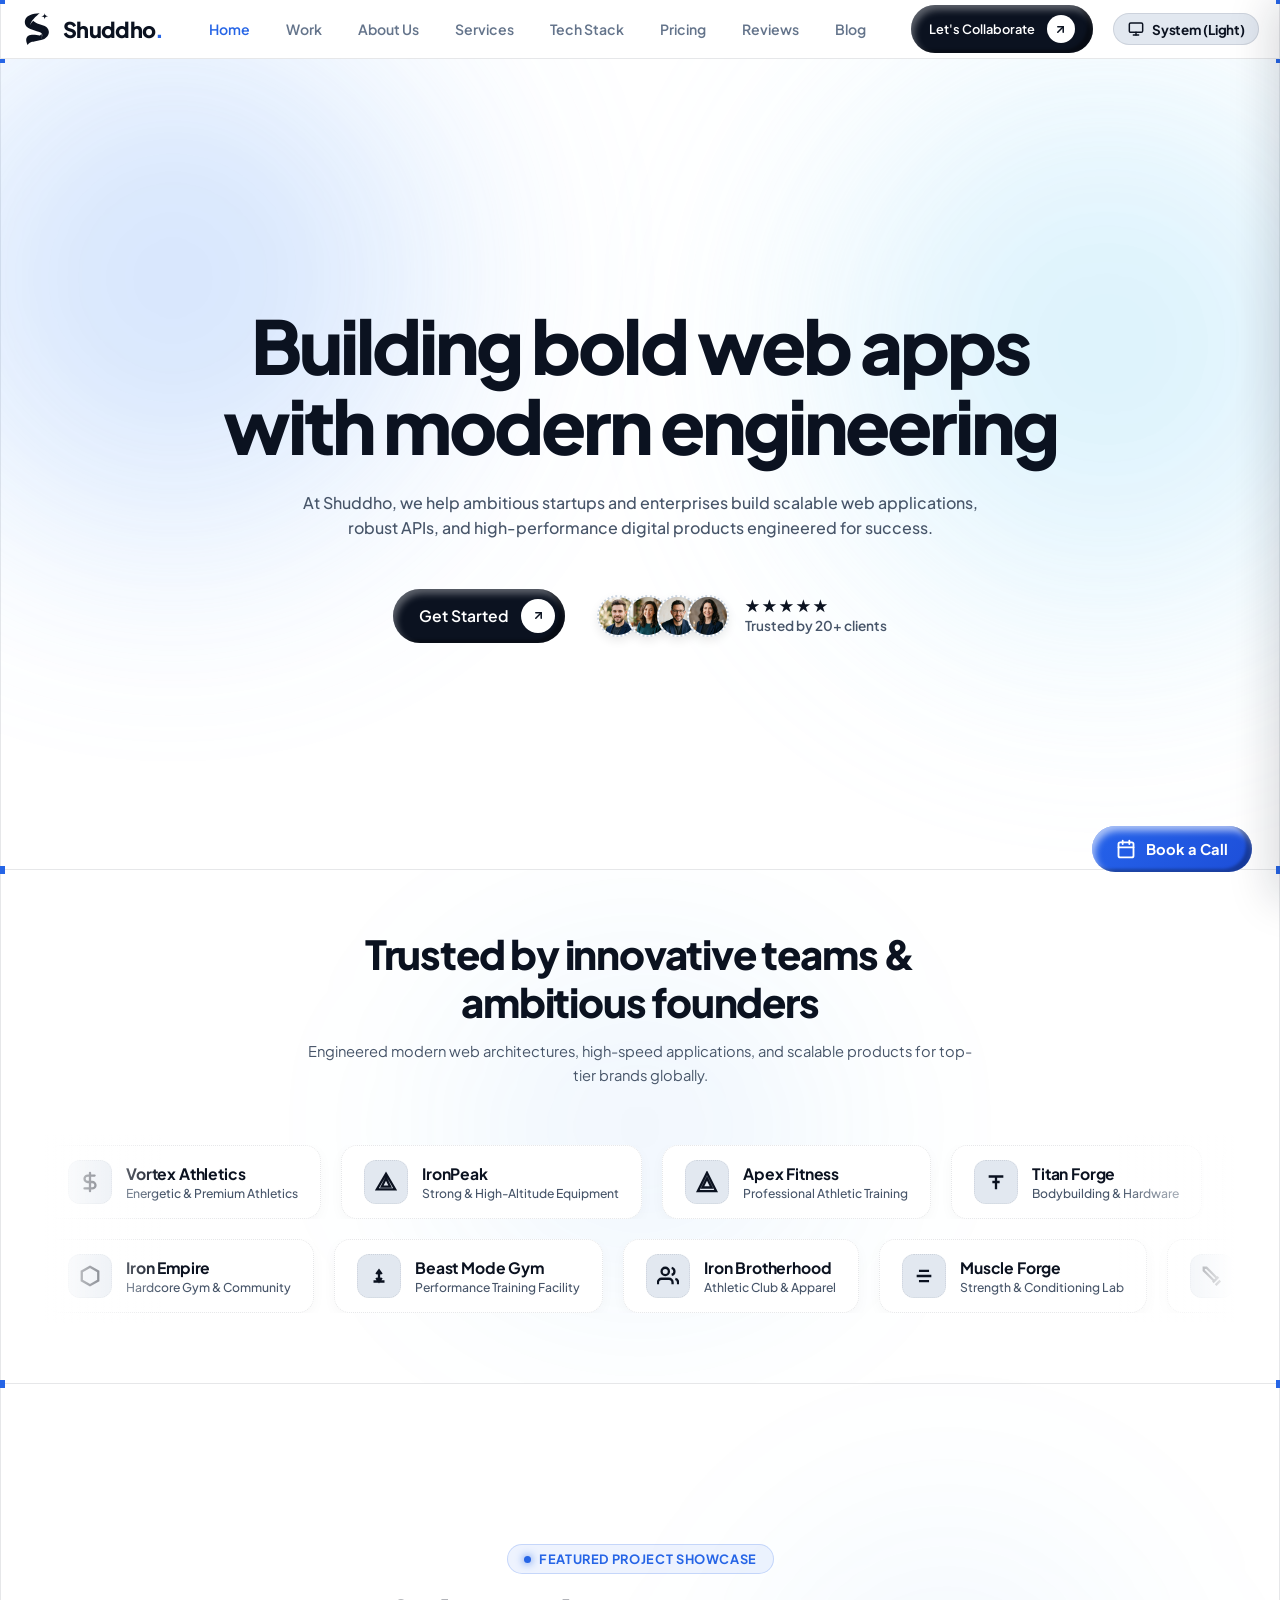
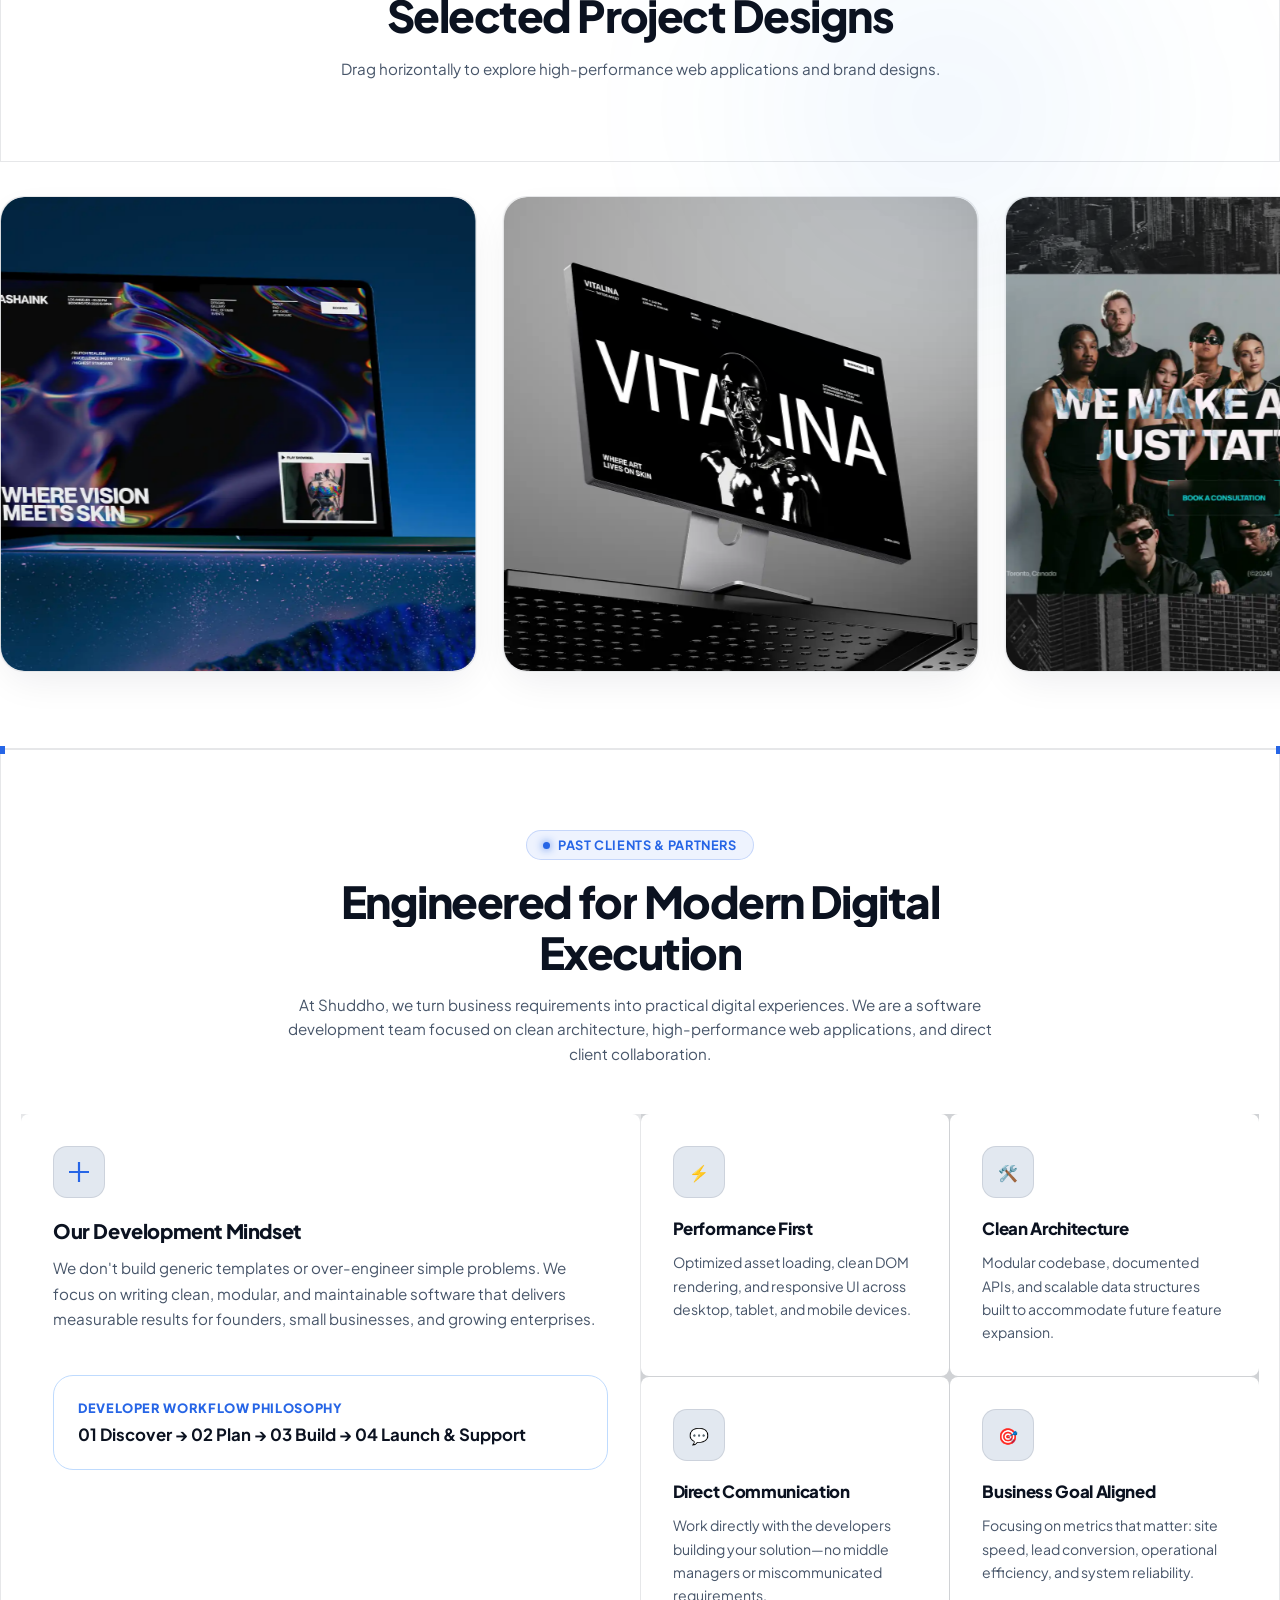
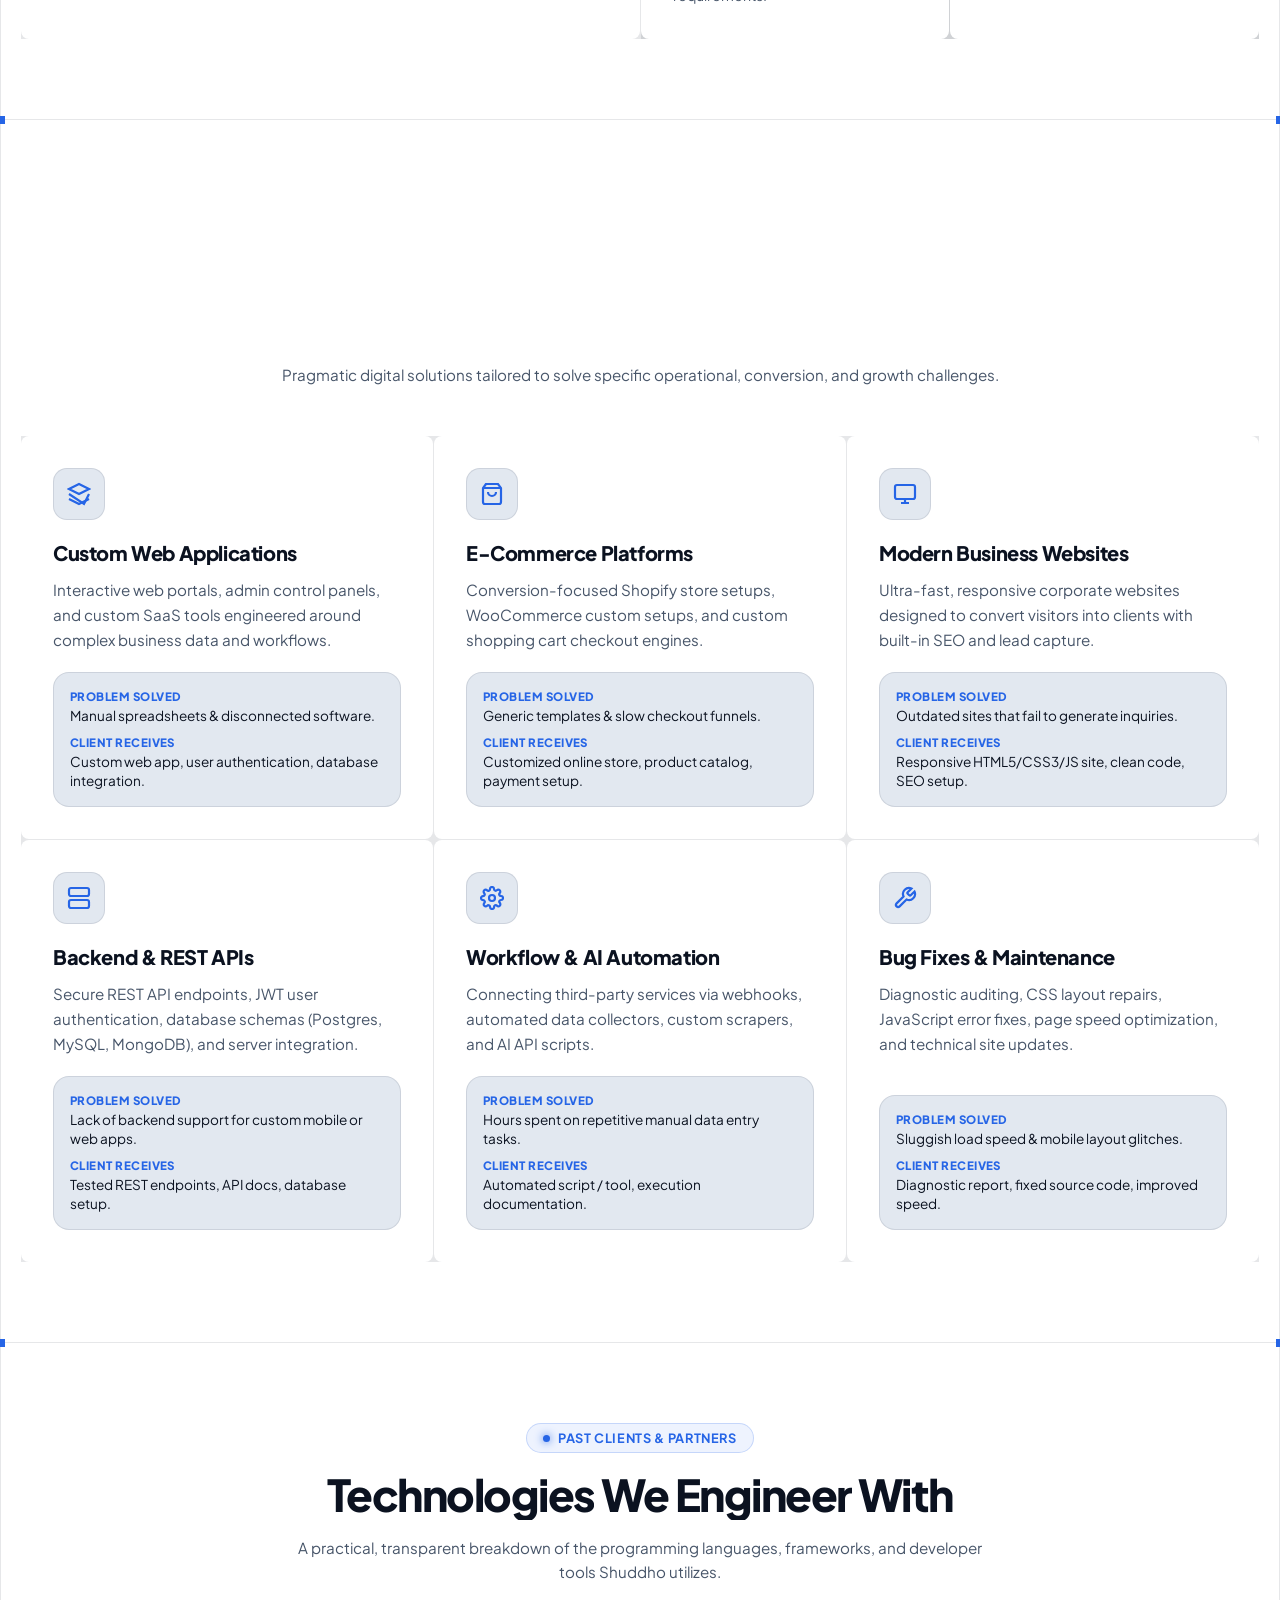
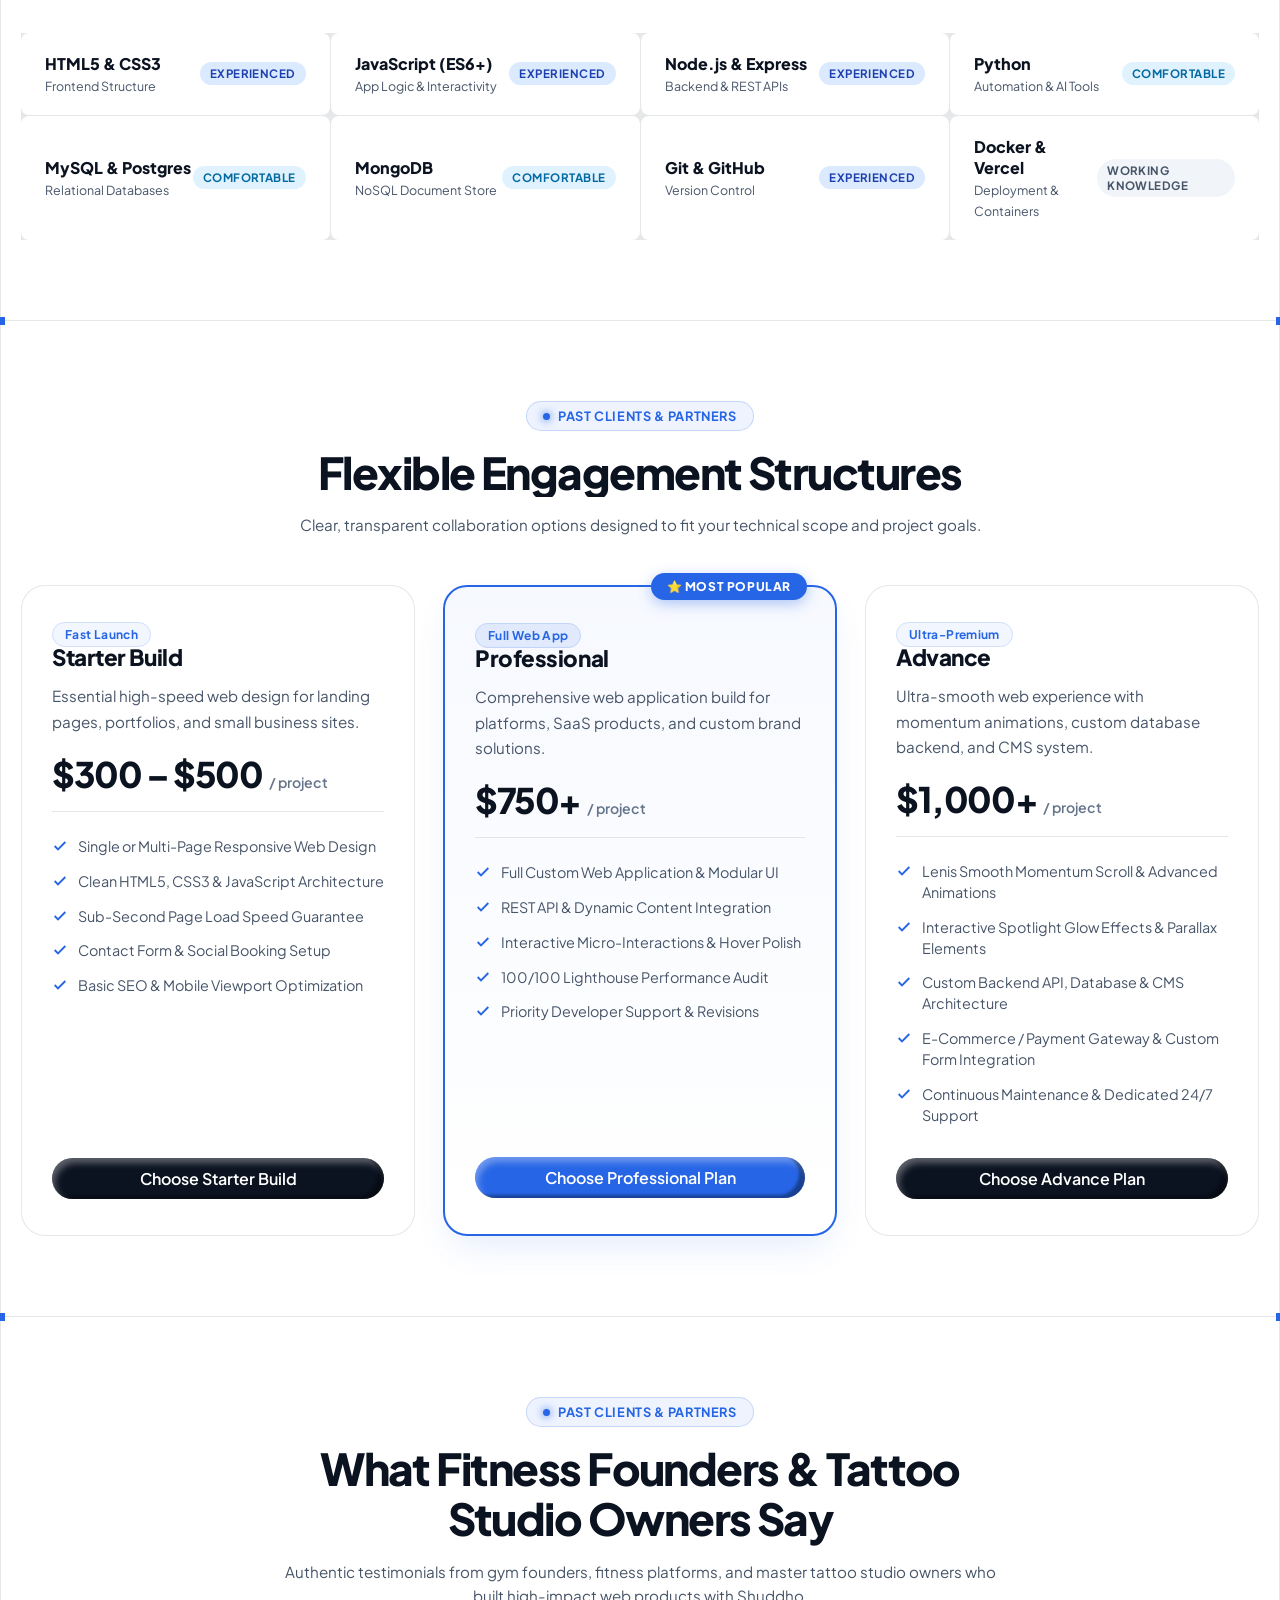
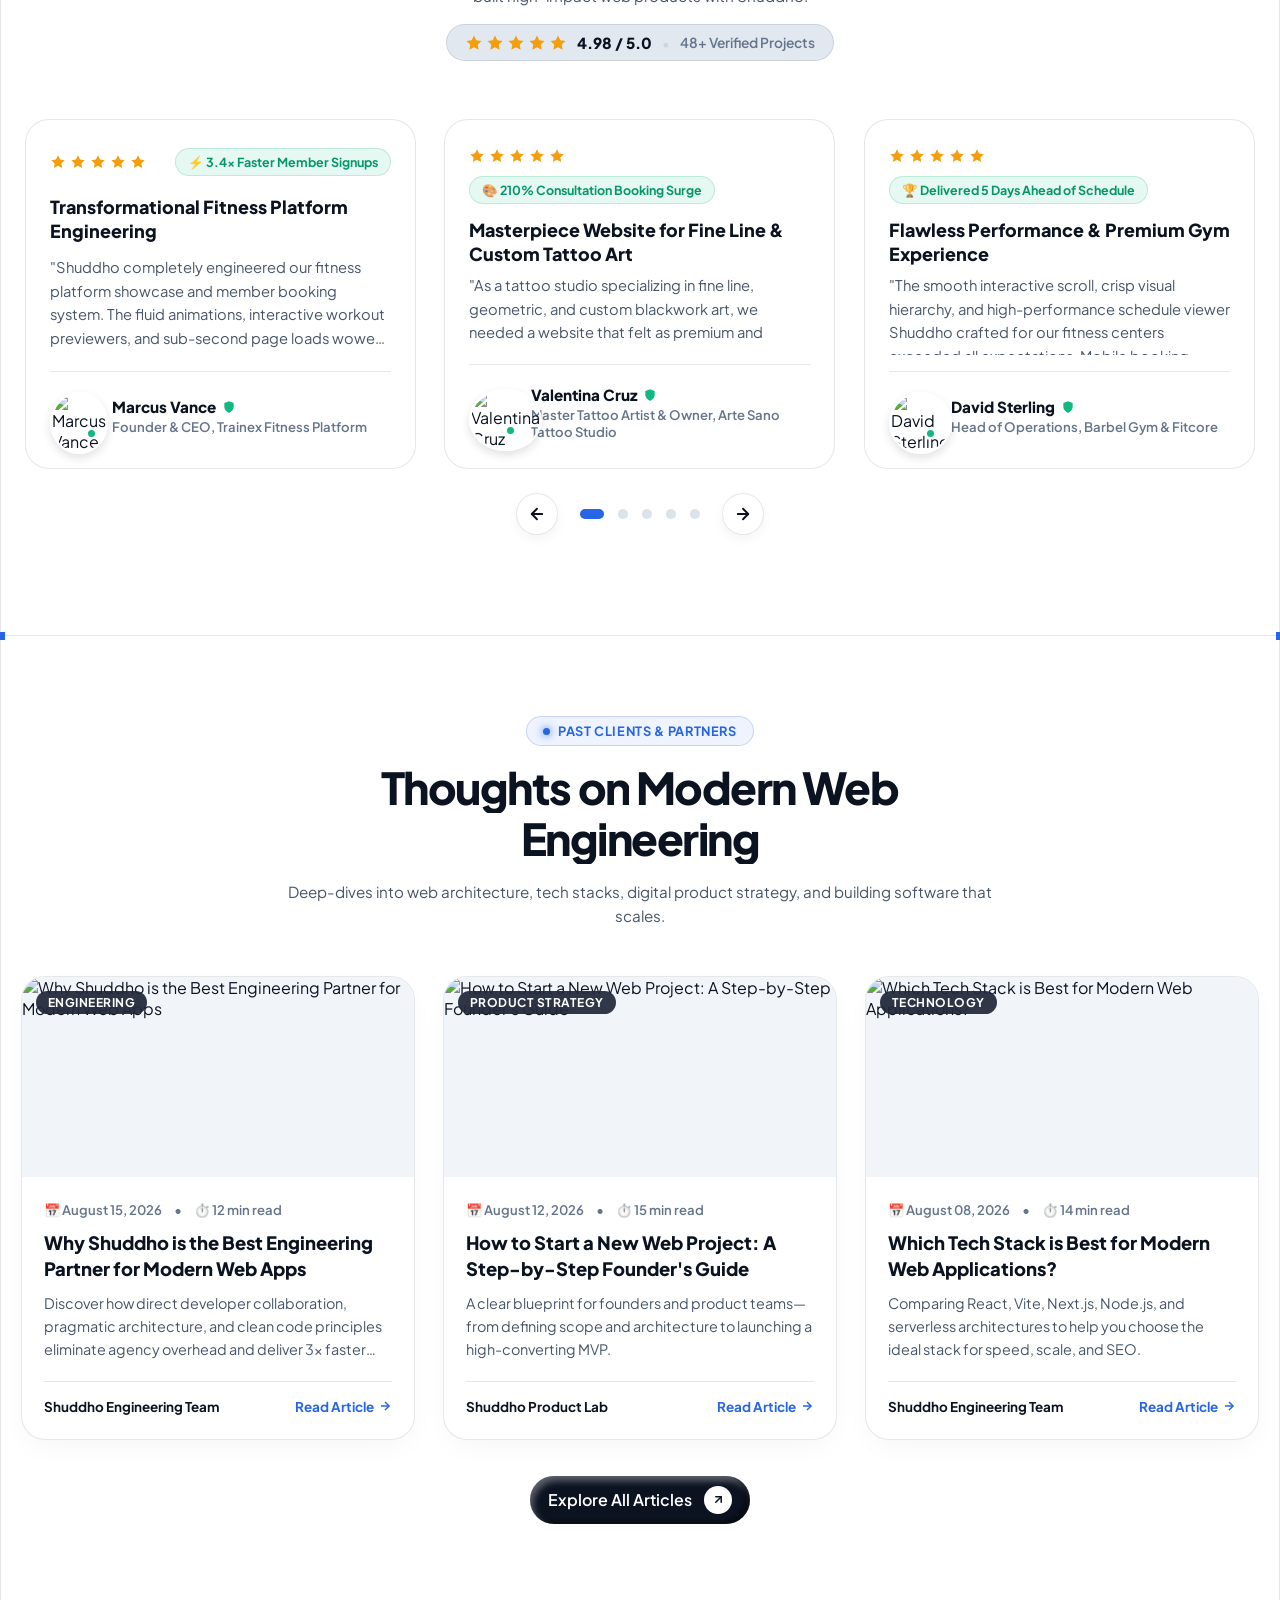
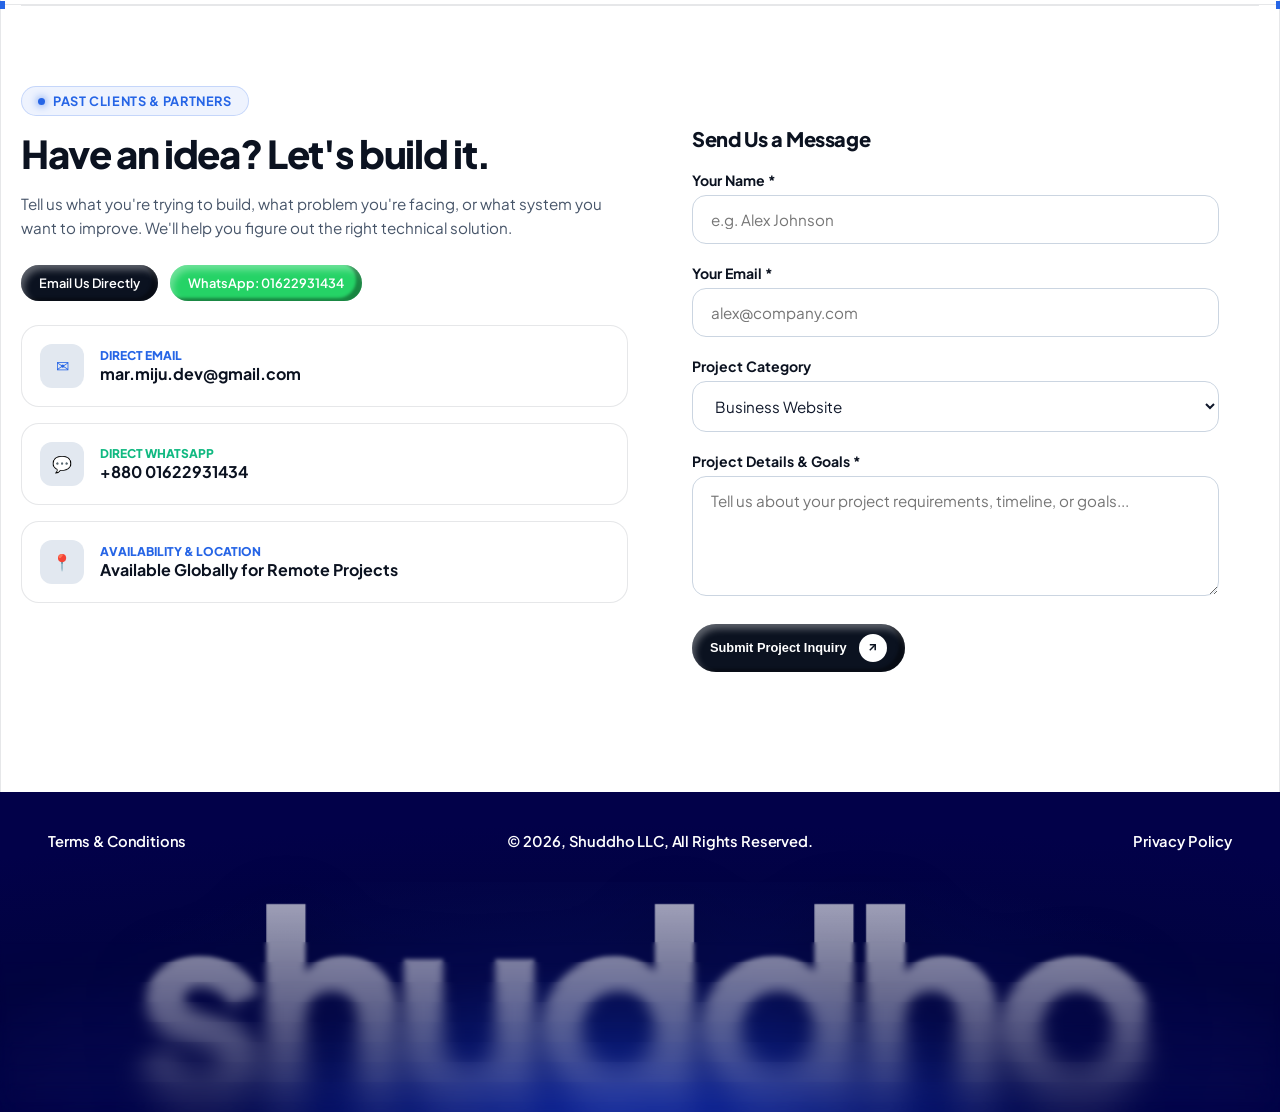
==== commit a7bc36c1: "fix: set muted attribute to false for preloader videos" ====
--- a/index.html
+++ b/index.html
@@ -48,8 +48,10 @@
     <!-- Fullscreen Video Preloader Overlay (Plays Light/Dark intro video) -->
     <div class="site-preloader" id="site-preloader">
         <div class="preloader-video-wrapper">
-            <video id="preloader-video-light" class="preloader-video light-video" src="assets/video/intro-light.mp4" autoplay playsinline></video>
-            <video id="preloader-video-dark" class="preloader-video dark-video" src="assets/video/intro-dark.mp4" autoplay playsinline></video>
+            <video id="preloader-video-light" class="preloader-video light-video" src="assets/video/intro-light.mp4"
+                autoplay playsinline muted="false"></video>
+            <video id="preloader-video-dark" class="preloader-video dark-video" src="assets/video/intro-dark.mp4"
+                autoplay playsinline muted="false"></video>
             <div class="preloader-progress-bar">
                 <div class="preloader-progress-fill" id="preloader-progress-fill"></div>
             </div>
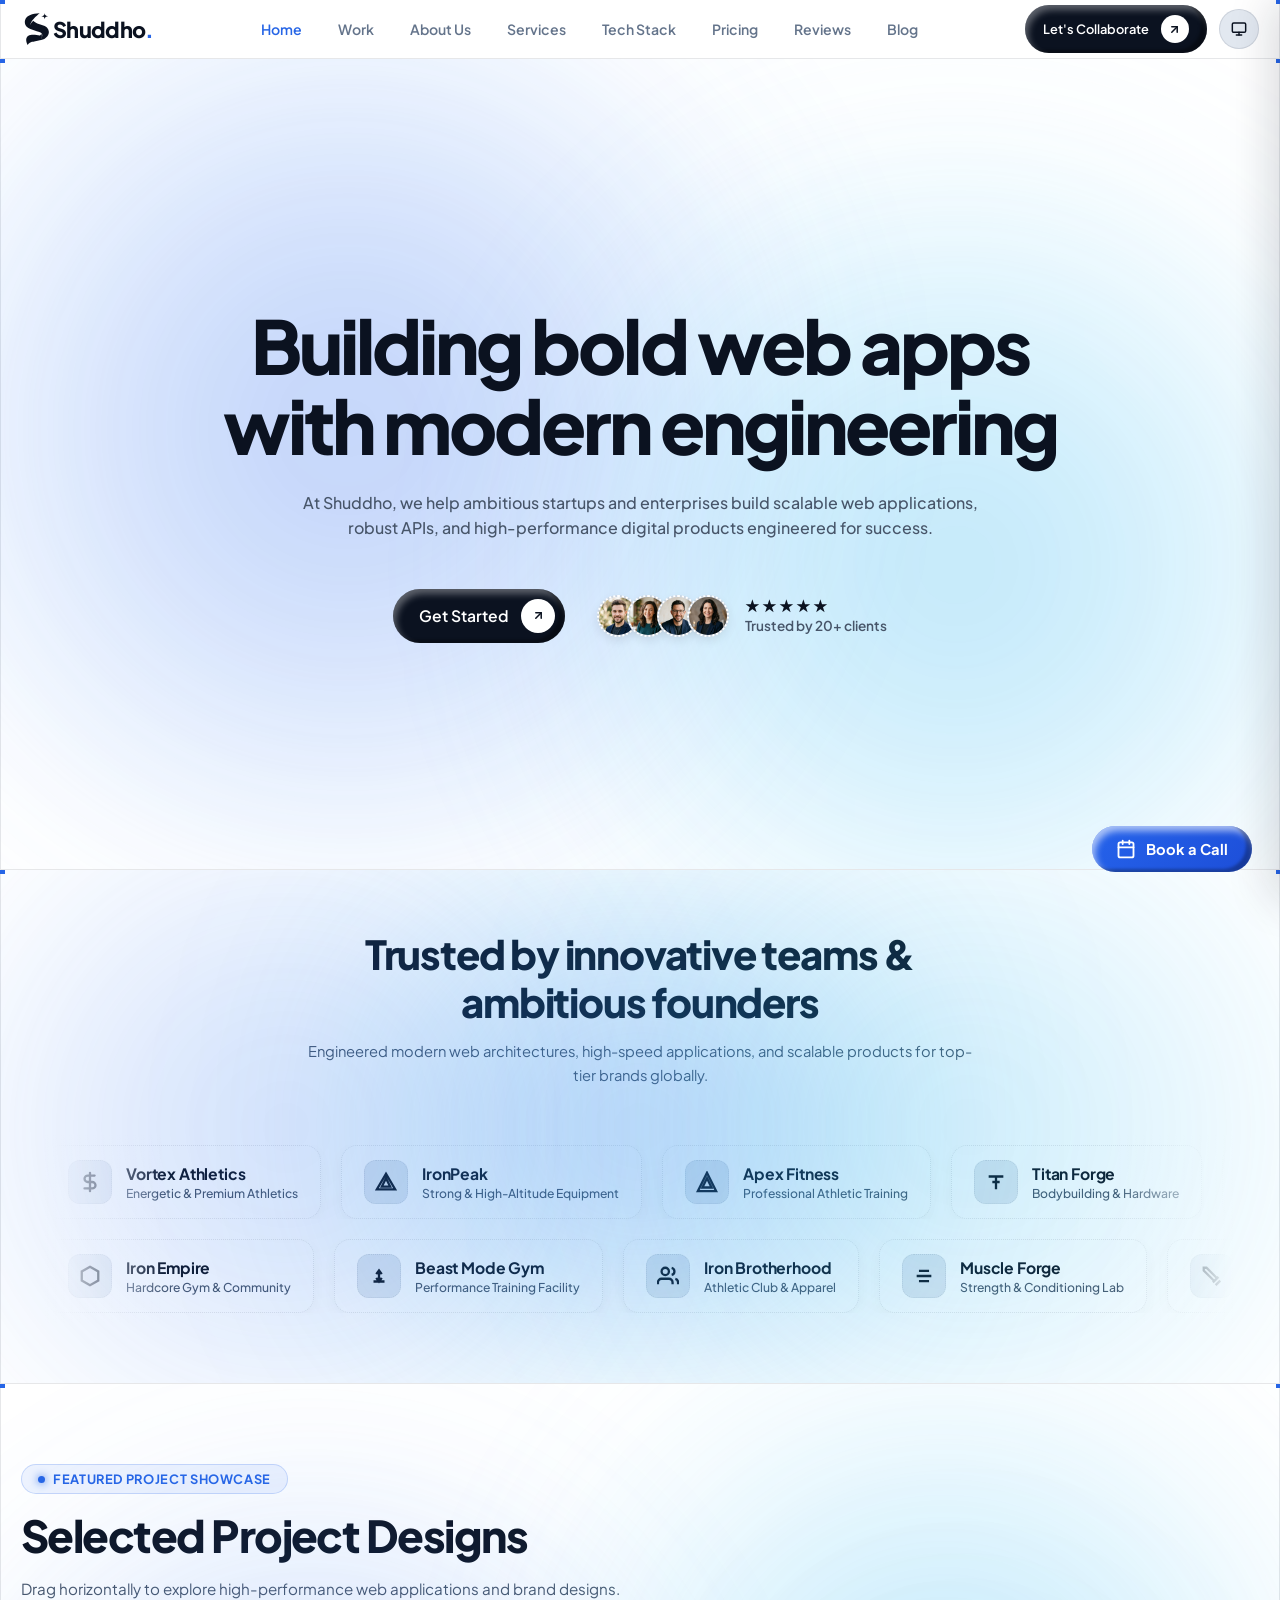
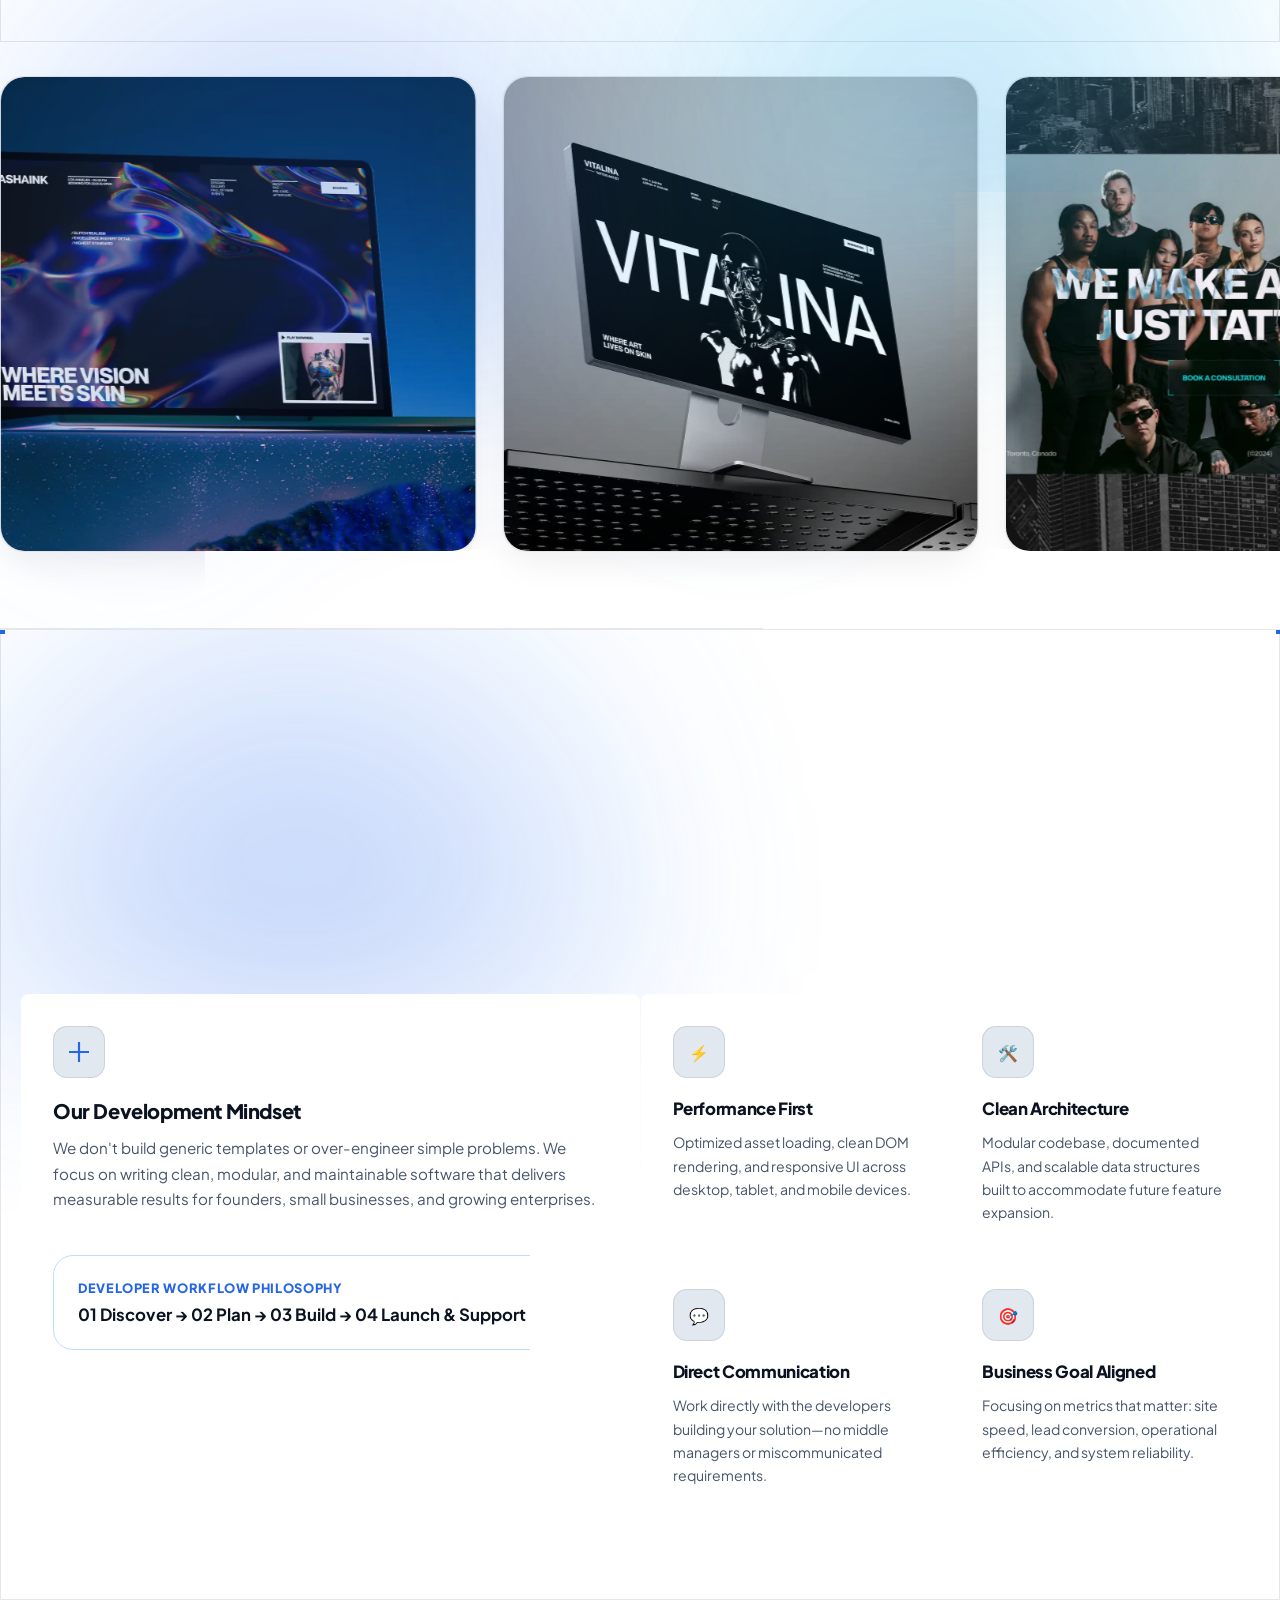
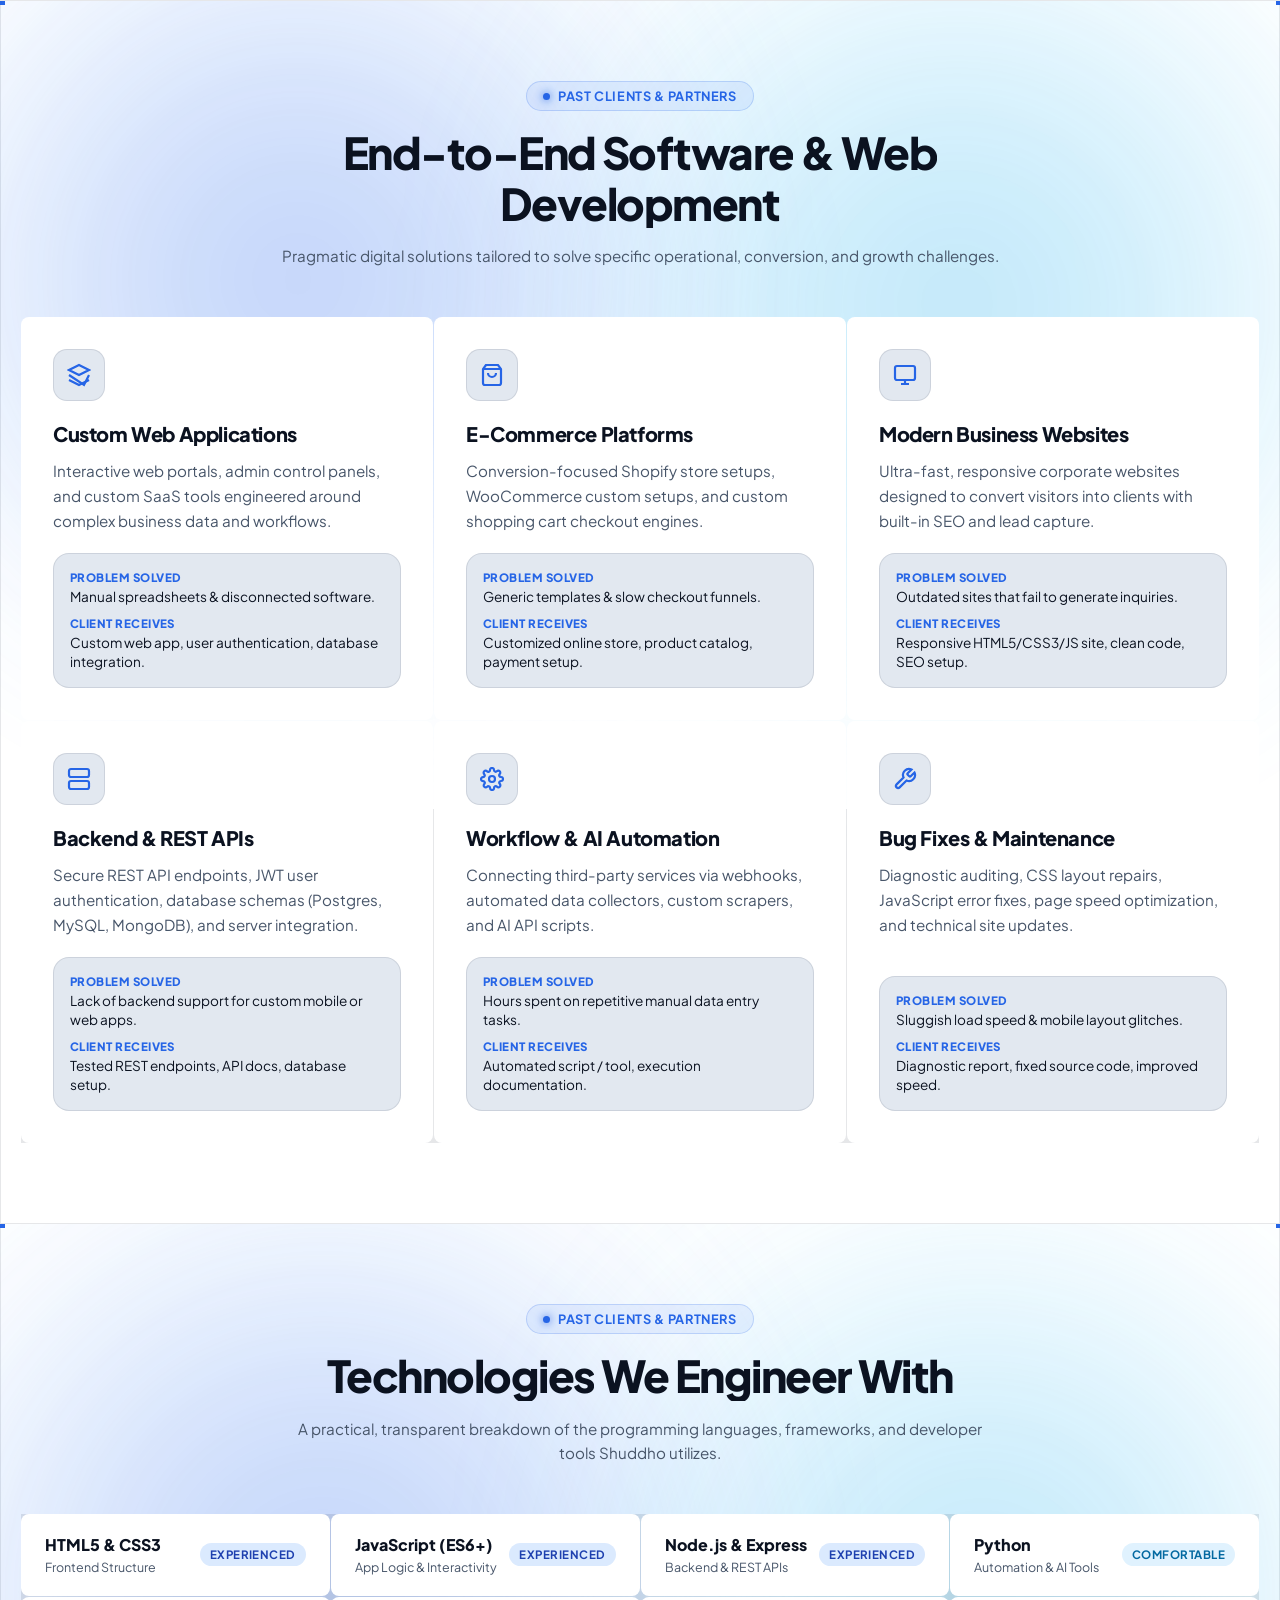
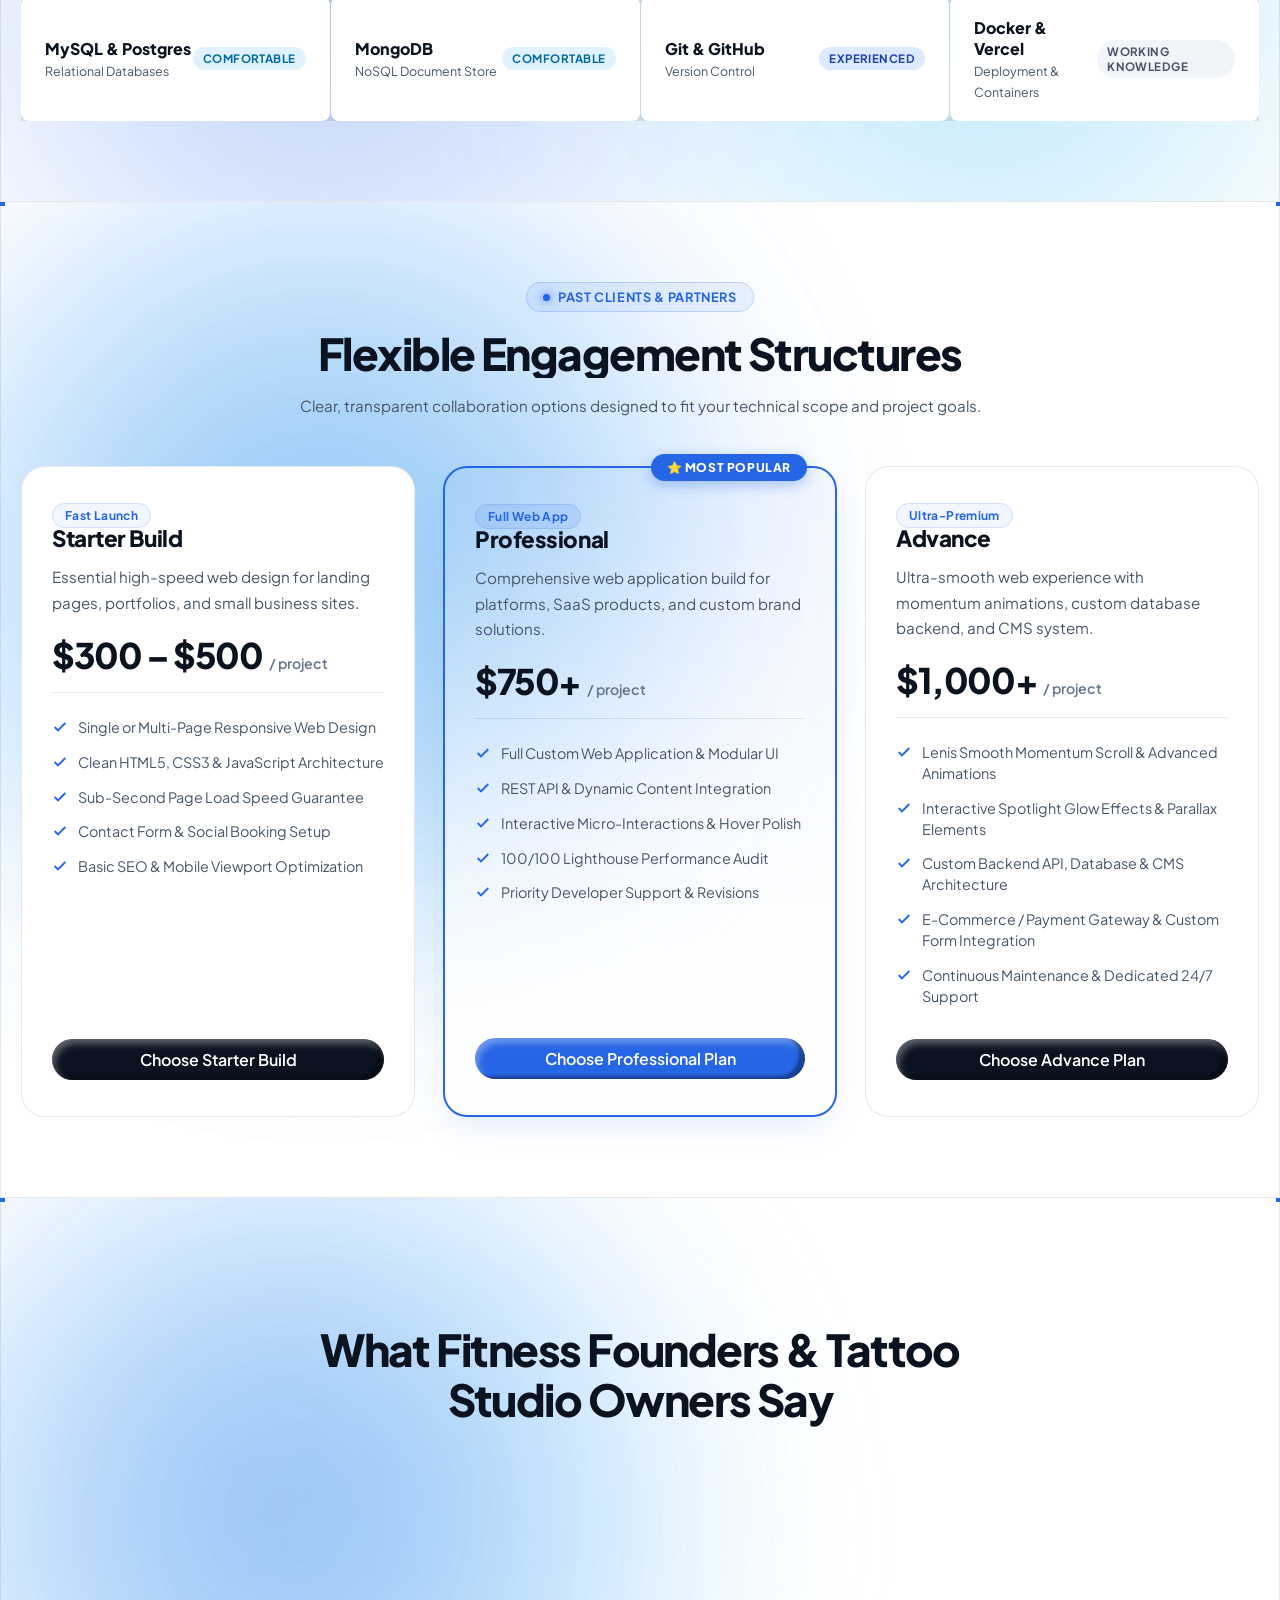
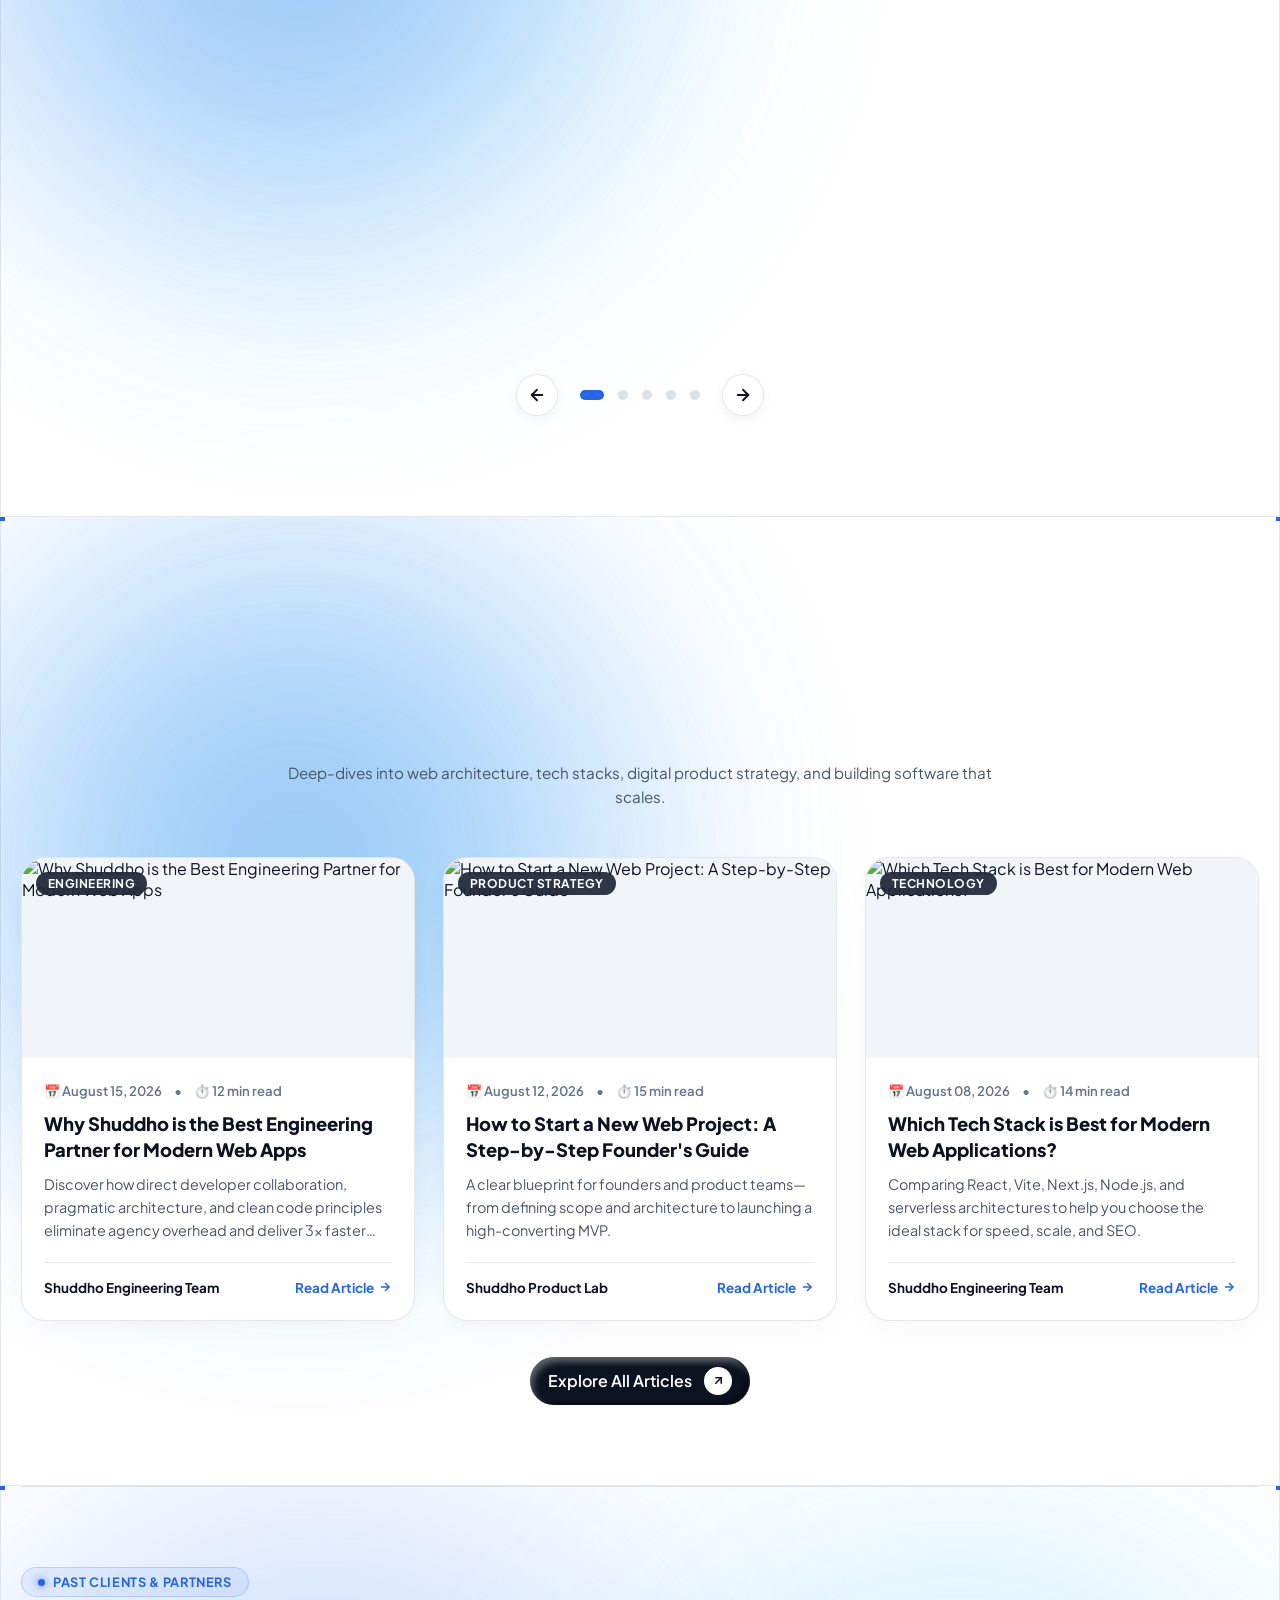
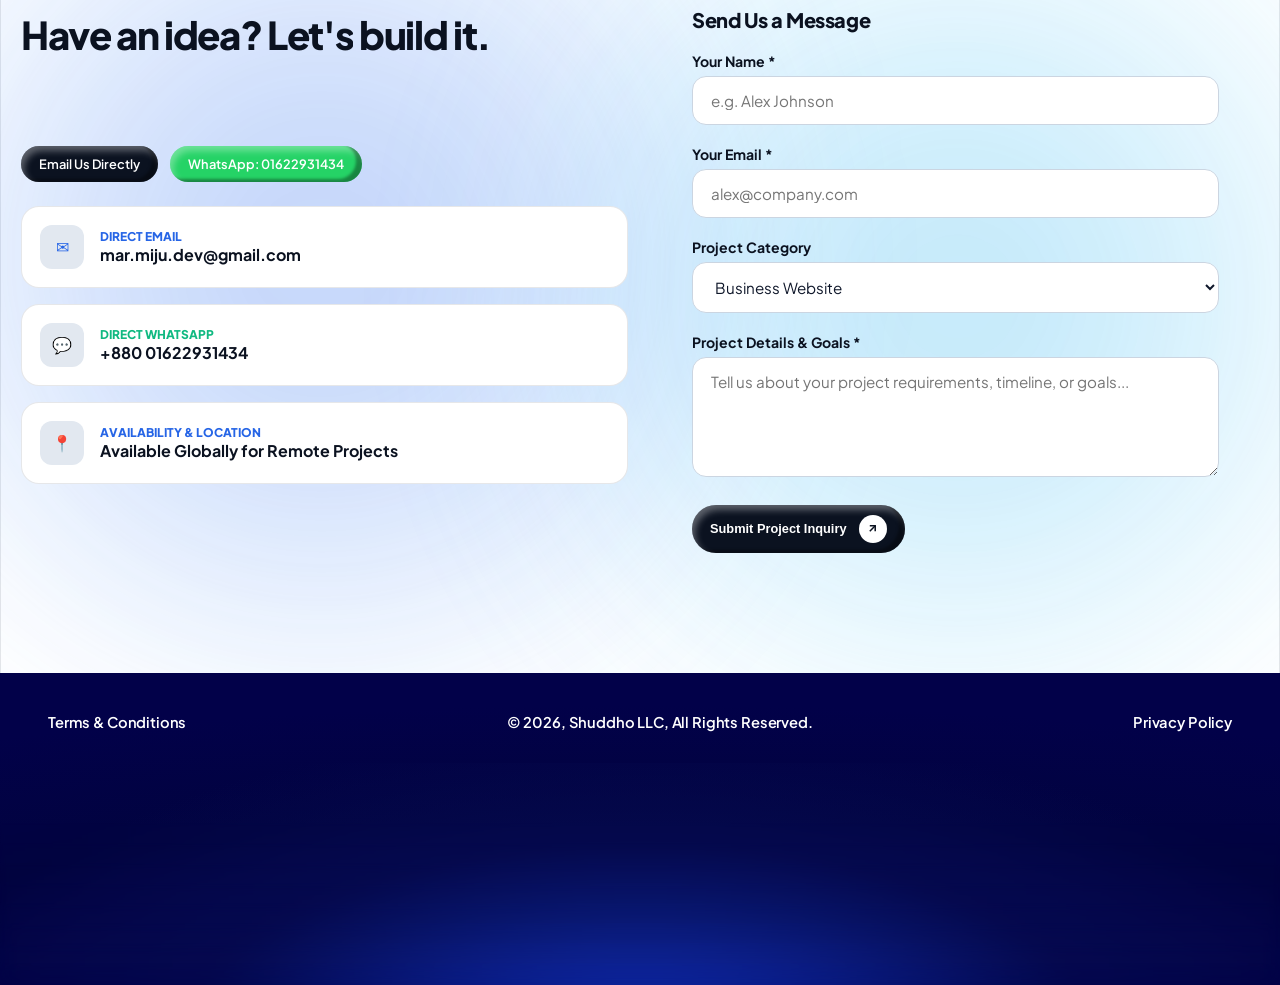
==== commit cdd57696: "feat: replace video preloader with brand text and add custom style and script assets" ====
--- a/index.html
+++ b/index.html
@@ -45,15 +45,12 @@
 </head>
 
 <body>
-    <!-- Fullscreen Video Preloader Overlay (Plays Light/Dark intro video) -->
+    <!-- Fullscreen First-Visit Brand Text Preloader Overlay -->
     <div class="site-preloader" id="site-preloader">
-        <div class="preloader-video-wrapper">
-            <video id="preloader-video-light" class="preloader-video light-video" src="assets/video/intro-light.mp4"
-                autoplay playsinline muted="false"></video>
-            <video id="preloader-video-dark" class="preloader-video dark-video" src="assets/video/intro-dark.mp4"
-                autoplay playsinline muted="false"></video>
-            <div class="preloader-progress-bar">
-                <div class="preloader-progress-fill" id="preloader-progress-fill"></div>
+        <div class="preloader-content">
+            <h1 class="preloader-brand-title" id="preloader-brand-title">Shuddho</h1>
+            <div class="preloader-progress-info">
+                <span class="preloader-percent-num" id="preloader-percent-num">0%</span>
             </div>
         </div>
     </div>
@@ -192,16 +189,15 @@
 
 
     <!-- Main Outer Wrapper -->
-    <section class="hero-card">
+    <section class="hero-card" style="position: relative; width: 100%; max-width: 100vw; overflow: hidden;">
+        <!-- Subtle Ambient Background Glows in Blue Tones -->
+        <div class="ambient-glow glow-blue-primary"
+            style="top: -10%; left: -8%; width: 900px; height: 900px; opacity: 0.85;"></div>
+        <div class="ambient-glow glow-cyan-secondary"
+            style="top: 10%; right: -8%; width: 850px; height: 850px; opacity: 0.85;"></div>
+
         <div class="container">
             <div class="hero-card__inner">
-                <!-- Subtle Ambient Background Glows in Blue Tones -->
-                <div class="ambient-glow glow-blue-primary"></div>
-                <div class="ambient-glow glow-cyan-secondary"></div>
-
-                <!-- Navbar -->
-
-
                 <!-- Hero Main Content (Development Focused) -->
                 <div class="hero-body">
                     <h1 class="hero-title">
@@ -255,52 +251,57 @@
 
     <!-- Trusted Brands & Past Clients Parallax Section -->
     <div class="separator"></div>
-    <div class="container">
-        <section class="brands-section" id="clients">
-            <!-- Subtle Radial Glow Background -->
-            <div class="brands-glow"></div>
-            <div class="brands-header">
-                <!-- <div class="section-badge">
-                    <span class="badge-dot"></span>
-                    <span>PAST CLIENTS & PARTNERS</span>
-                </div> -->
-                <h2 class="brands-title" id="brands-section-title">Trusted by innovative teams & ambitious founders</h2>
-                <p class="brands-subtitle" id="brands-section-subtitle">
-                    Engineered modern web architectures, high-speed applications, and scalable products for top-tier
-                    brands globally.
-                </p>
+    <section class="site-section-outer" id="clients">
+        <div class="brands-glow"></div>
+        <div class="ambient-glow glow-blue-primary"
+            style="top: 50%; left: -5%; transform: translateY(-50%); width: 700px; height: 700px; opacity: 0.6;"></div>
+        <div class="ambient-glow glow-cyan-secondary"
+            style="top: 50%; right: -5%; transform: translateY(-50%); width: 750px; height: 750px; opacity: 0.6;"></div>
+        <div class="container">
+            <div class="brands-section">
+                <div class="brands-header">
+                    <h2 class="brands-title" id="brands-section-title">Trusted by innovative teams & ambitious founders
+                    </h2>
+                    <p class="brands-subtitle" id="brands-section-subtitle">
+                        Engineered modern web architectures, high-speed applications, and scalable products for top-tier
+                        brands globally.
+                    </p>
+                </div>
+
+                <div class="brands-marquee-wrapper">
+                    <!-- Edge Gradient Mask Overlays -->
+                    <div class="marquee-fade fade-left"></div>
+                    <div class="marquee-fade fade-right"></div>
+
+                    <!-- Top Row: Left to Right Parallax Animation -->
+                    <div class="marquee-row marquee-top">
+                        <div class="marquee-track track-left-to-right" id="marquee-top-track">
+                            <!-- Dynamically populated from data/trust.json -->
+                        </div>
+                    </div>
+
+                    <!-- Bottom Row: Right to Left Parallax Animation -->
+                    <div class="marquee-row marquee-bottom">
+                        <div class="marquee-track track-right-to-left" id="marquee-bottom-track">
+                            <!-- Dynamically populated from data/trust.json -->
+                        </div>
+                    </div>
+                </div>
             </div>
-
-            <div class="brands-marquee-wrapper">
-                <!-- Edge Gradient Mask Overlays -->
-                <div class="marquee-fade fade-left"></div>
-                <div class="marquee-fade fade-right"></div>
-
-                <!-- Top Row: Left to Right Parallax Animation -->
-                <div class="marquee-row marquee-top">
-                    <div class="marquee-track track-left-to-right" id="marquee-top-track">
-                        <!-- Dynamically populated from data/trust.json -->
-                    </div>
-                </div>
-
-                <!-- Bottom Row: Right to Left Parallax Animation -->
-                <div class="marquee-row marquee-bottom">
-                    <div class="marquee-track track-right-to-left" id="marquee-bottom-track">
-                        <!-- Dynamically populated from data/trust.json -->
-                    </div>
-                </div>
-            </div>
-        </section>
-    </div>
-
-
+        </div>
+    </section>
 
     <!-- Portfolio Featured Capabilities Section -->
     <div class="separator"></div>
-    <div class="container container-dots-top container-dots-bottom">
-        <section class="projects-section-header" id="work">
-            <div class="projects-glow"></div>
-            <div class="projects-header">
+    <section class="site-section-outer" id="work">
+        <div class="projects-glow"></div>
+        <div class="ambient-glow glow-blue-primary"
+            style="top: 10%; left: -5%; width: 750px; height: 750px; opacity: 0.75;"></div>
+        <div class="ambient-glow glow-cyan-secondary"
+            style="bottom: 10%; right: -5%; width: 800px; height: 800px; opacity: 0.75;"></div>
+
+        <div class="container container-dots-top container-dots-bottom">
+            <div class="projects-section-header">
                 <div class="section-badge fade-in-up">
                     <span class="badge-dot"></span>
                     <span id="projects-badge-text">FEATURED PROJECT SHOWCASE</span>
@@ -310,836 +311,926 @@
                     Drag horizontally to explore high-performance web applications and brand designs.
                 </p>
             </div>
-        </section>
-    </div>
-
-    <!-- Draggable Project Images Slider (Full-width - NO vertical side lines) -->
-    <div class="featured-projects-slider-container fade-in-up">
-        <div class="swiper featured-projects-swiper" id="featured-projects-swiper">
-            <div class="swiper-wrapper" id="featured-projects-wrapper">
-                <!-- Dynamically rendered from data/projects.json -->
+        </div>
+
+        <!-- Draggable Project Images Slider (Full-width - NO vertical side lines) -->
+        <div class="featured-projects-slider-container fade-in-up">
+            <div class="swiper featured-projects-swiper" id="featured-projects-swiper">
+                <div class="swiper-wrapper" id="featured-projects-wrapper">
+                    <!-- Dynamically rendered from data/projects.json -->
+                </div>
             </div>
         </div>
-    </div>
-
-
+    </section>
 
     <!-- About Us Section -->
     <div class="separator"></div>
-    <div class="container">
-        <section class="shuddho-section" id="about">
-            <div class="shuddho-header">
-                <div class="section-badge fade-in-up">
-                    <span class="badge-dot"></span>
-                    <span>ABOUT SHUDDHO</span>
-                </div>
-                <h2 class="projects-title reveal-word-target">Engineered for Modern Digital Execution</h2>
-                <p class="projects-subtitle fade-in-up">
-                    At Shuddho, we turn business requirements into practical digital experiences. We are a software
-                    development team focused on clean architecture, high-performance web applications, and direct client
-                    collaboration.
-                </p>
+    <section class="site-section-outer" id="about">
+        <!-- Full-Bleed Ambient Glowing Backgrounds -->
+        <div class="ambient-glow glow-blue-primary"
+            style="top: -10%; left: -8%; width: 800px; height: 800px; opacity: 0.85;"></div>
+        <div class="ambient-glow glow-cyan-secondary"
+            style="bottom: -10%; right: -8%; width: 850px; height: 850px; opacity: 0.85;"></div>
+
+        <div class="container">
+            <div class="shuddho-section">
+                <div class="shuddho-header" style="position: relative; z-index: 2;">
+                    <div class="section-badge fade-in-up">
+                        <span class="badge-dot"></span>
+                        <span>ABOUT SHUDDHO</span>
+                    </div>
+                    <h2 class="projects-title reveal-word-target">Engineered for Modern Digital Execution</h2>
+                    <p class="projects-subtitle fade-in-up">
+                        At Shuddho, we turn business requirements into practical digital experiences. We are a software
+                        development team focused on clean architecture, high-performance web applications, and direct
+                        client
+                        collaboration.
+                    </p>
+                </div>
+
+                <div class="grid-2" style="position: relative; z-index: 2;">
+                    <div>
+                        <div class="shuddho-card" style="height: 100%;">
+                            <div class="card-icon-box">
+                                <svg width="24" height="24" viewBox="0 0 24 24" fill="none" stroke="currentColor"
+                                    stroke-width="2.2">
+                                    <path d="M12 2v20M2 12h20" />
+                                </svg>
+                            </div>
+                            <h3 class="card-title-text">Our Development Mindset</h3>
+                            <p class="card-desc-text">
+                                We don't build generic templates or over-engineer simple problems. We focus on writing
+                                clean, modular, and maintainable software that delivers measurable results for founders,
+                                small businesses, and growing enterprises.
+                            </p>
+                            <div class="philosophy-quote-box">
+                                <div class="philosophy-quote-title">DEVELOPER WORKFLOW PHILOSOPHY</div>
+                                <div class="philosophy-quote-text">01 Discover → 02 Plan → 03 Build → 04 Launch &
+                                    Support
+                                </div>
+                            </div>
+                        </div>
+                    </div>
+
+                    <div class="grid-2">
+                        <div class="shuddho-card">
+                            <div class="card-icon-box">⚡</div>
+                            <h4 class="card-title-text" style="font-size: 1.05rem;">Performance First</h4>
+                            <p class="card-desc-text" style="font-size: 0.88rem; margin-bottom: 0;">Optimized asset
+                                loading,
+                                clean DOM rendering, and responsive UI across desktop, tablet, and mobile devices.</p>
+                        </div>
+
+                        <div class="shuddho-card">
+                            <div class="card-icon-box">🛠️</div>
+                            <h4 class="card-title-text" style="font-size: 1.05rem;">Clean Architecture</h4>
+                            <p class="card-desc-text" style="font-size: 0.88rem; margin-bottom: 0;">Modular codebase,
+                                documented APIs, and scalable data structures built to accommodate future feature
+                                expansion.
+                            </p>
+                        </div>
+
+                        <div class="shuddho-card">
+                            <div class="card-icon-box">💬</div>
+                            <h4 class="card-title-text" style="font-size: 1.05rem;">Direct Communication</h4>
+                            <p class="card-desc-text" style="font-size: 0.88rem; margin-bottom: 0;">Work directly with
+                                the
+                                developers building your solution—no middle managers or miscommunicated requirements.
+                            </p>
+                        </div>
+
+                        <div class="shuddho-card">
+                            <div class="card-icon-box">🎯</div>
+                            <h4 class="card-title-text" style="font-size: 1.05rem;">Business Goal Aligned</h4>
+                            <p class="card-desc-text" style="font-size: 0.88rem; margin-bottom: 0;">Focusing on metrics
+                                that
+                                matter: site speed, lead conversion, operational efficiency, and system reliability.</p>
+                        </div>
+                    </div>
+                </div>
             </div>
-
-            <div class="grid-2">
-                <div>
-                    <div class="shuddho-card" style="height: 100%;">
+        </div>
+    </section>
+
+    <!-- Services Section -->
+    <div class="separator"></div>
+    <!-- Services Section -->
+    <div class="separator"></div>
+    <section class="site-section-outer" id="services">
+        <!-- Full-Bleed Ambient Glowing Backgrounds -->
+        <div class="ambient-glow glow-cyan-secondary"
+            style="top: -10%; right: -8%; width: 850px; height: 850px; opacity: 0.85;"></div>
+        <div class="ambient-glow glow-blue-primary"
+            style="bottom: -10%; left: -8%; width: 800px; height: 800px; opacity: 0.85;"></div>
+
+        <div class="container">
+            <div class="shuddho-section">
+                <div class="shuddho-header" style="position: relative; z-index: 2;">
+                    <div class="section-badge fade-in-up">
+                        <span class="badge-dot"></span>
+                        <span>OUR SERVICES</span>
+                    </div>
+                    <h2 class="projects-title reveal-word-target">End-to-End Software & Web Development</h2>
+                    <p class="projects-subtitle fade-in-up">
+                        Pragmatic digital solutions tailored to solve specific operational, conversion, and growth
+                        challenges.
+                    </p>
+                </div>
+
+                <div class="grid-3">
+                    <div class="shuddho-card">
                         <div class="card-icon-box">
                             <svg width="24" height="24" viewBox="0 0 24 24" fill="none" stroke="currentColor"
                                 stroke-width="2.2">
-                                <path d="M12 2v20M2 12h20" />
+                                <polygon points="12 2 2 7 12 12 22 7 12 2" />
+                                <polyline points="2 17 12 22 22 17" />
+                                <polyline points="2 12 17 22 22 12" />
                             </svg>
                         </div>
-                        <h3 class="card-title-text">Our Development Mindset</h3>
-                        <p class="card-desc-text">
-                            We don't build generic templates or over-engineer simple problems. We focus on writing
-                            clean, modular, and maintainable software that delivers measurable results for founders,
-                            small businesses, and growing enterprises.
-                        </p>
-                        <div class="philosophy-quote-box">
-                            <div class="philosophy-quote-title">DEVELOPER WORKFLOW PHILOSOPHY</div>
-                            <div class="philosophy-quote-text">01 Discover → 02 Plan → 03 Build → 04 Launch & Support
-                            </div>
-                        </div>
-                    </div>
-                </div>
-
-                <div class="grid-2">
+                        <h3 class="card-title-text">Custom Web Applications</h3>
+                        <p class="card-desc-text">Interactive web portals, admin control panels, and custom SaaS tools
+                            engineered around complex business data and workflows.</p>
+                        <div class="service-meta-grid">
+                            <div class="service-meta-item">
+                                <div class="service-meta-label">Problem Solved</div>
+                                <div class="service-meta-val">Manual spreadsheets & disconnected software.</div>
+                            </div>
+                            <div class="service-meta-item">
+                                <div class="service-meta-label">Client Receives</div>
+                                <div class="service-meta-val">Custom web app, user authentication, database integration.
+                                </div>
+                            </div>
+                        </div>
+                    </div>
+
                     <div class="shuddho-card">
-                        <div class="card-icon-box">⚡</div>
-                        <h4 class="card-title-text" style="font-size: 1.05rem;">Performance First</h4>
-                        <p class="card-desc-text" style="font-size: 0.88rem; margin-bottom: 0;">Optimized asset loading,
-                            clean DOM rendering, and responsive UI across desktop, tablet, and mobile devices.</p>
+                        <div class="card-icon-box">
+                            <svg width="24" height="24" viewBox="0 0 24 24" fill="none" stroke="currentColor"
+                                stroke-width="2.2">
+                                <path d="M6 2L3 6v14a2 2 0 0 0 2 2h14a2 2 0 0 0 2-2V6l-3-4z" />
+                                <line x1="3" y1="6" x2="21" y2="6" />
+                                <path d="M16 10a4 4 0 0 1-8 0" />
+                            </svg>
+                        </div>
+                        <h3 class="card-title-text">E-Commerce Platforms</h3>
+                        <p class="card-desc-text">Conversion-focused Shopify store setups, WooCommerce custom setups,
+                            and
+                            custom shopping cart checkout engines.</p>
+                        <div class="service-meta-grid">
+                            <div class="service-meta-item">
+                                <div class="service-meta-label">Problem Solved</div>
+                                <div class="service-meta-val">Generic templates & slow checkout funnels.</div>
+                            </div>
+                            <div class="service-meta-item">
+                                <div class="service-meta-label">Client Receives</div>
+                                <div class="service-meta-val">Customized online store, product catalog, payment setup.
+                                </div>
+                            </div>
+                        </div>
                     </div>
 
                     <div class="shuddho-card">
-                        <div class="card-icon-box">🛠️</div>
-                        <h4 class="card-title-text" style="font-size: 1.05rem;">Clean Architecture</h4>
-                        <p class="card-desc-text" style="font-size: 0.88rem; margin-bottom: 0;">Modular codebase,
-                            documented APIs, and scalable data structures built to accommodate future feature expansion.
-                        </p>
+                        <div class="card-icon-box">
+                            <svg width="24" height="24" viewBox="0 0 24 24" fill="none" stroke="currentColor"
+                                stroke-width="2.2">
+                                <rect x="2" y="3" width="20" height="14" rx="2" />
+                                <line x1="8" y1="21" x2="16" y2="21" />
+                                <line x1="12" y1="17" x2="12" y2="21" />
+                            </svg>
+                        </div>
+                        <h3 class="card-title-text">Modern Business Websites</h3>
+                        <p class="card-desc-text">Ultra-fast, responsive corporate websites designed to convert visitors
+                            into clients with built-in SEO and lead capture.</p>
+                        <div class="service-meta-grid">
+                            <div class="service-meta-item">
+                                <div class="service-meta-label">Problem Solved</div>
+                                <div class="service-meta-val">Outdated sites that fail to generate inquiries.</div>
+                            </div>
+                            <div class="service-meta-item">
+                                <div class="service-meta-label">Client Receives</div>
+                                <div class="service-meta-val">Responsive HTML5/CSS3/JS site, clean code, SEO setup.
+                                </div>
+                            </div>
+                        </div>
                     </div>
 
                     <div class="shuddho-card">
-                        <div class="card-icon-box">💬</div>
-                        <h4 class="card-title-text" style="font-size: 1.05rem;">Direct Communication</h4>
-                        <p class="card-desc-text" style="font-size: 0.88rem; margin-bottom: 0;">Work directly with the
-                            developers building your solution—no middle managers or miscommunicated requirements.</p>
+                        <div class="card-icon-box">
+                            <svg width="24" height="24" viewBox="0 0 24 24" fill="none" stroke="currentColor"
+                                stroke-width="2.2">
+                                <rect x="2" y="2" width="20" height="8" rx="2" />
+                                <rect x="2" y="14" width="20" height="8" rx="2" />
+                                <line x1="6" y1="6" x2="6.01" y2="6" />
+                                <line x1="6" y1="18" x2="6.01" y2="18" />
+                            </svg>
+                        </div>
+                        <h3 class="card-title-text">Backend & REST APIs</h3>
+                        <p class="card-desc-text">Secure REST API endpoints, JWT user authentication, database schemas
+                            (Postgres, MySQL, MongoDB), and server integration.</p>
+                        <div class="service-meta-grid">
+                            <div class="service-meta-item">
+                                <div class="service-meta-label">Problem Solved</div>
+                                <div class="service-meta-val">Lack of backend support for custom mobile or web apps.
+                                </div>
+                            </div>
+                            <div class="service-meta-item">
+                                <div class="service-meta-label">Client Receives</div>
+                                <div class="service-meta-val">Tested REST endpoints, API docs, database setup.</div>
+                            </div>
+                        </div>
                     </div>
 
                     <div class="shuddho-card">
-                        <div class="card-icon-box">🎯</div>
-                        <h4 class="card-title-text" style="font-size: 1.05rem;">Business Goal Aligned</h4>
-                        <p class="card-desc-text" style="font-size: 0.88rem; margin-bottom: 0;">Focusing on metrics that
-                            matter: site speed, lead conversion, operational efficiency, and system reliability.</p>
+                        <div class="card-icon-box">
+                            <svg width="24" height="24" viewBox="0 0 24 24" fill="none" stroke="currentColor"
+                                stroke-width="2.2">
+                                <circle cx="12" cy="12" r="3" />
+                                <path
+                                    d="M19.4 15a1.65 1.65 0 0 0 .33 1.82l.06.06a2 2 0 0 1 0 2.83 2 2 0 0 1-2.83 0l-.06-.06a1.65 1.65 0 0 0-1.82-.33 1.65 1.65 0 0 0-1 1.51V21a2 2 0 0 1-2 2 2 2 0 0 1-2-2v-.09A1.65 1.65 0 0 0 9 19.4a1.65 1.65 0 0 0-1.82.33l-.06.06a2 2 0 0 1-2.83 0 2 2 0 0 1 0-2.83l.06-.06a1.65 1.65 0 0 0 .33-1.82 1.65 1.65 0 0 0-1.51-1H3a2 2 0 0 1-2-2 2 2 0 0 1 2-2h.09A1.65 1.65 0 0 0 4.6 9a1.65 1.65 0 0 0-.33-1.82l-.06-.06a2 2 0 0 1 0-2.83 2 2 0 0 1 2.83 0l.06.06a1.65 1.65 0 0 0 1.82.33H9a1.65 1.65 0 0 0 1-1.51V3a2 2 0 0 1 2-2 2 2 0 0 1 2 2v.09a1.65 1.65 0 0 0 1 1.51 1.65 1.65 0 0 0 1.82-.33l.06-.06a2 2 0 0 1 2.83 0 2 2 0 0 1 0 2.83l-.06.06a1.65 1.65 0 0 0-.33 1.82V9a1.65 1.65 0 0 0 1.51 1H21a2 2 0 0 1 2 2 2 2 0 0 1-2 2h-.09a1.65 1.65 0 0 0-1.51 1z" />
+                            </svg>
+                        </div>
+                        <h3 class="card-title-text">Workflow & AI Automation</h3>
+                        <p class="card-desc-text">Connecting third-party services via webhooks, automated data
+                            collectors,
+                            custom scrapers, and AI API scripts.</p>
+                        <div class="service-meta-grid">
+                            <div class="service-meta-item">
+                                <div class="service-meta-label">Problem Solved</div>
+                                <div class="service-meta-val">Hours spent on repetitive manual data entry tasks.</div>
+                            </div>
+                            <div class="service-meta-item">
+                                <div class="service-meta-label">Client Receives</div>
+                                <div class="service-meta-val">Automated script / tool, execution documentation.</div>
+                            </div>
+                        </div>
+                    </div>
+
+                    <div class="shuddho-card">
+                        <div class="card-icon-box">
+                            <svg width="24" height="24" viewBox="0 0 24 24" fill="none" stroke="currentColor"
+                                stroke-width="2.2">
+                                <path
+                                    d="M14.7 6.3a1 1 0 0 0 0 1.4l1.6 1.6a1 1 0 0 0 1.4 0l3.77-3.77a6 6 0 0 1-7.94 7.94l-6.91 6.91a2.12 2.12 0 0 1-3-3l6.91-6.91a6 6 0 0 1 7.94-7.94l-3.76 3.76z" />
+                            </svg>
+                        </div>
+                        <h3 class="card-title-text">Bug Fixes & Maintenance</h3>
+                        <p class="card-desc-text">Diagnostic auditing, CSS layout repairs, JavaScript error fixes, page
+                            speed optimization, and technical site updates.</p>
+                        <div class="service-meta-grid">
+                            <div class="service-meta-item">
+                                <div class="service-meta-label">Problem Solved</div>
+                                <div class="service-meta-val">Sluggish load speed & mobile layout glitches.</div>
+                            </div>
+                            <div class="service-meta-item">
+                                <div class="service-meta-label">Client Receives</div>
+                                <div class="service-meta-val">Diagnostic report, fixed source code, improved speed.
+                                </div>
+                            </div>
+                        </div>
                     </div>
                 </div>
             </div>
-        </section>
-    </div>
-
-    <!-- Services Section -->
-    <div class="separator"></div>
-    <div class="container">
-        <section class="shuddho-section" id="services">
-            <div class="shuddho-header">
-                <div class="section-badge fade-in-up">
-                    <span class="badge-dot"></span>
-                    <span>OUR SERVICES</span>
-                </div>
-                <h2 class="projects-title reveal-word-target">End-to-End Software & Web Development</h2>
-                <p class="projects-subtitle fade-in-up">
-                    Pragmatic digital solutions tailored to solve specific operational, conversion, and growth
-                    challenges.
-                </p>
-            </div>
-
-            <div class="grid-3">
-                <div class="shuddho-card">
-                    <div class="card-icon-box">
-                        <svg width="24" height="24" viewBox="0 0 24 24" fill="none" stroke="currentColor"
-                            stroke-width="2.2">
-                            <polygon points="12 2 2 7 12 12 22 7 12 2" />
-                            <polyline points="2 17 12 22 22 17" />
-                            <polyline points="2 12 17 22 22 12" />
-                        </svg>
-                    </div>
-                    <h3 class="card-title-text">Custom Web Applications</h3>
-                    <p class="card-desc-text">Interactive web portals, admin control panels, and custom SaaS tools
-                        engineered around complex business data and workflows.</p>
-                    <div class="service-meta-grid">
-                        <div class="service-meta-item">
-                            <div class="service-meta-label">Problem Solved</div>
-                            <div class="service-meta-val">Manual spreadsheets & disconnected software.</div>
-                        </div>
-                        <div class="service-meta-item">
-                            <div class="service-meta-label">Client Receives</div>
-                            <div class="service-meta-val">Custom web app, user authentication, database integration.
-                            </div>
-                        </div>
-                    </div>
-                </div>
-
-                <div class="shuddho-card">
-                    <div class="card-icon-box">
-                        <svg width="24" height="24" viewBox="0 0 24 24" fill="none" stroke="currentColor"
-                            stroke-width="2.2">
-                            <path d="M6 2L3 6v14a2 2 0 0 0 2 2h14a2 2 0 0 0 2-2V6l-3-4z" />
-                            <line x1="3" y1="6" x2="21" y2="6" />
-                            <path d="M16 10a4 4 0 0 1-8 0" />
-                        </svg>
-                    </div>
-                    <h3 class="card-title-text">E-Commerce Platforms</h3>
-                    <p class="card-desc-text">Conversion-focused Shopify store setups, WooCommerce custom setups, and
-                        custom shopping cart checkout engines.</p>
-                    <div class="service-meta-grid">
-                        <div class="service-meta-item">
-                            <div class="service-meta-label">Problem Solved</div>
-                            <div class="service-meta-val">Generic templates & slow checkout funnels.</div>
-                        </div>
-                        <div class="service-meta-item">
-                            <div class="service-meta-label">Client Receives</div>
-                            <div class="service-meta-val">Customized online store, product catalog, payment setup.</div>
-                        </div>
-                    </div>
-                </div>
-
-                <div class="shuddho-card">
-                    <div class="card-icon-box">
-                        <svg width="24" height="24" viewBox="0 0 24 24" fill="none" stroke="currentColor"
-                            stroke-width="2.2">
-                            <rect x="2" y="3" width="20" height="14" rx="2" />
-                            <line x1="8" y1="21" x2="16" y2="21" />
-                            <line x1="12" y1="17" x2="12" y2="21" />
-                        </svg>
-                    </div>
-                    <h3 class="card-title-text">Modern Business Websites</h3>
-                    <p class="card-desc-text">Ultra-fast, responsive corporate websites designed to convert visitors
-                        into clients with built-in SEO and lead capture.</p>
-                    <div class="service-meta-grid">
-                        <div class="service-meta-item">
-                            <div class="service-meta-label">Problem Solved</div>
-                            <div class="service-meta-val">Outdated sites that fail to generate inquiries.</div>
-                        </div>
-                        <div class="service-meta-item">
-                            <div class="service-meta-label">Client Receives</div>
-                            <div class="service-meta-val">Responsive HTML5/CSS3/JS site, clean code, SEO setup.</div>
-                        </div>
-                    </div>
-                </div>
-
-                <div class="shuddho-card">
-                    <div class="card-icon-box">
-                        <svg width="24" height="24" viewBox="0 0 24 24" fill="none" stroke="currentColor"
-                            stroke-width="2.2">
-                            <rect x="2" y="2" width="20" height="8" rx="2" />
-                            <rect x="2" y="14" width="20" height="8" rx="2" />
-                            <line x1="6" y1="6" x2="6.01" y2="6" />
-                            <line x1="6" y1="18" x2="6.01" y2="18" />
-                        </svg>
-                    </div>
-                    <h3 class="card-title-text">Backend & REST APIs</h3>
-                    <p class="card-desc-text">Secure REST API endpoints, JWT user authentication, database schemas
-                        (Postgres, MySQL, MongoDB), and server integration.</p>
-                    <div class="service-meta-grid">
-                        <div class="service-meta-item">
-                            <div class="service-meta-label">Problem Solved</div>
-                            <div class="service-meta-val">Lack of backend support for custom mobile or web apps.</div>
-                        </div>
-                        <div class="service-meta-item">
-                            <div class="service-meta-label">Client Receives</div>
-                            <div class="service-meta-val">Tested REST endpoints, API docs, database setup.</div>
-                        </div>
-                    </div>
-                </div>
-
-                <div class="shuddho-card">
-                    <div class="card-icon-box">
-                        <svg width="24" height="24" viewBox="0 0 24 24" fill="none" stroke="currentColor"
-                            stroke-width="2.2">
-                            <circle cx="12" cy="12" r="3" />
-                            <path
-                                d="M19.4 15a1.65 1.65 0 0 0 .33 1.82l.06.06a2 2 0 0 1 0 2.83 2 2 0 0 1-2.83 0l-.06-.06a1.65 1.65 0 0 0-1.82-.33 1.65 1.65 0 0 0-1 1.51V21a2 2 0 0 1-2 2 2 2 0 0 1-2-2v-.09A1.65 1.65 0 0 0 9 19.4a1.65 1.65 0 0 0-1.82.33l-.06.06a2 2 0 0 1-2.83 0 2 2 0 0 1 0-2.83l.06-.06a1.65 1.65 0 0 0 .33-1.82 1.65 1.65 0 0 0-1.51-1H3a2 2 0 0 1-2-2 2 2 0 0 1 2-2h.09A1.65 1.65 0 0 0 4.6 9a1.65 1.65 0 0 0-.33-1.82l-.06-.06a2 2 0 0 1 0-2.83 2 2 0 0 1 2.83 0l.06.06a1.65 1.65 0 0 0 1.82.33H9a1.65 1.65 0 0 0 1-1.51V3a2 2 0 0 1 2-2 2 2 0 0 1 2 2v.09a1.65 1.65 0 0 0 1 1.51 1.65 1.65 0 0 0 1.82-.33l.06-.06a2 2 0 0 1 2.83 0 2 2 0 0 1 0 2.83l-.06.06a1.65 1.65 0 0 0-.33 1.82V9a1.65 1.65 0 0 0 1.51 1H21a2 2 0 0 1 2 2 2 2 0 0 1-2 2h-.09a1.65 1.65 0 0 0-1.51 1z" />
-                        </svg>
-                    </div>
-                    <h3 class="card-title-text">Workflow & AI Automation</h3>
-                    <p class="card-desc-text">Connecting third-party services via webhooks, automated data collectors,
-                        custom scrapers, and AI API scripts.</p>
-                    <div class="service-meta-grid">
-                        <div class="service-meta-item">
-                            <div class="service-meta-label">Problem Solved</div>
-                            <div class="service-meta-val">Hours spent on repetitive manual data entry tasks.</div>
-                        </div>
-                        <div class="service-meta-item">
-                            <div class="service-meta-label">Client Receives</div>
-                            <div class="service-meta-val">Automated script / tool, execution documentation.</div>
-                        </div>
-                    </div>
-                </div>
-
-                <div class="shuddho-card">
-                    <div class="card-icon-box">
-                        <svg width="24" height="24" viewBox="0 0 24 24" fill="none" stroke="currentColor"
-                            stroke-width="2.2">
-                            <path
-                                d="M14.7 6.3a1 1 0 0 0 0 1.4l1.6 1.6a1 1 0 0 0 1.4 0l3.77-3.77a6 6 0 0 1-7.94 7.94l-6.91 6.91a2.12 2.12 0 0 1-3-3l6.91-6.91a6 6 0 0 1 7.94-7.94l-3.76 3.76z" />
-                        </svg>
-                    </div>
-                    <h3 class="card-title-text">Bug Fixes & Maintenance</h3>
-                    <p class="card-desc-text">Diagnostic auditing, CSS layout repairs, JavaScript error fixes, page
-                        speed optimization, and technical site updates.</p>
-                    <div class="service-meta-grid">
-                        <div class="service-meta-item">
-                            <div class="service-meta-label">Problem Solved</div>
-                            <div class="service-meta-val">Sluggish load speed & mobile layout glitches.</div>
-                        </div>
-                        <div class="service-meta-item">
-                            <div class="service-meta-label">Client Receives</div>
-                            <div class="service-meta-val">Diagnostic report, fixed source code, improved speed.</div>
-                        </div>
-                    </div>
-                </div>
-            </div>
-        </section>
-    </div>
+        </div>
+    </section>
 
     <!-- Tech Stack Section -->
     <div class="separator"></div>
-    <div class="container">
-        <section class="shuddho-section" id="stack">
-            <div class="shuddho-header">
-                <div class="section-badge fade-in-up">
-                    <span class="badge-dot"></span>
-                    <span>TECHNOLOGY STACK</span>
-                </div>
-                <h2 class="projects-title reveal-word-target">Technologies We Engineer With</h2>
-                <p class="projects-subtitle fade-in-up">
-                    A practical, transparent breakdown of the programming languages, frameworks, and developer tools
-                    Shuddho utilizes.
-                </p>
+    <section class="site-section-outer" id="stack">
+        <!-- Full-Bleed Ambient Glowing Backgrounds -->
+        <div class="ambient-glow glow-blue-primary"
+            style="top: -10%; left: -8%; width: 850px; height: 850px; opacity: 0.85;"></div>
+        <div class="ambient-glow glow-cyan-secondary"
+            style="bottom: -10%; right: -8%; width: 800px; height: 800px; opacity: 0.85;"></div>
+
+        <div class="container">
+            <div class="shuddho-section">
+                <div class="shuddho-header" style="position: relative; z-index: 2;">
+                    <div class="section-badge fade-in-up">
+                        <span class="badge-dot"></span>
+                        <span>TECHNOLOGY STACK</span>
+                    </div>
+                    <h2 class="projects-title reveal-word-target">Technologies We Engineer With</h2>
+                    <p class="projects-subtitle fade-in-up">
+                        A practical, transparent breakdown of the programming languages, frameworks, and developer tools
+                        Shuddho utilizes.
+                    </p>
+                </div>
+
+                <div class="grid-4" style="position: relative; z-index: 2;">
+                    <div class="shuddho-card"
+                        style="padding: 20px 24px; flex-direction: row; align-items: center; justify-content: space-between;">
+                        <div>
+                            <h4 style="font-weight: 800; font-size: 1rem; color: var(--color-dark-text);">HTML5 & CSS3
+                            </h4>
+                            <span style="font-size: 0.78rem; color: var(--color-body-text);">Frontend Structure</span>
+                        </div>
+                        <span class="tech-level-pill level-experienced">Experienced</span>
+                    </div>
+
+                    <div class="shuddho-card"
+                        style="padding: 20px 24px; flex-direction: row; align-items: center; justify-content: space-between;">
+                        <div>
+                            <h4 style="font-weight: 800; font-size: 1rem; color: var(--color-dark-text);">JavaScript
+                                (ES6+)
+                            </h4>
+                            <span style="font-size: 0.78rem; color: var(--color-body-text);">App Logic &
+                                Interactivity</span>
+                        </div>
+                        <span class="tech-level-pill level-experienced">Experienced</span>
+                    </div>
+
+                    <div class="shuddho-card"
+                        style="padding: 20px 24px; flex-direction: row; align-items: center; justify-content: space-between;">
+                        <div>
+                            <h4 style="font-weight: 800; font-size: 1rem; color: var(--color-dark-text);">Node.js &
+                                Express
+                            </h4>
+                            <span style="font-size: 0.78rem; color: var(--color-body-text);">Backend & REST APIs</span>
+                        </div>
+                        <span class="tech-level-pill level-experienced">Experienced</span>
+                    </div>
+
+                    <div class="shuddho-card"
+                        style="padding: 20px 24px; flex-direction: row; align-items: center; justify-content: space-between;">
+                        <div>
+                            <h4 style="font-weight: 800; font-size: 1rem; color: var(--color-dark-text);">Python</h4>
+                            <span style="font-size: 0.78rem; color: var(--color-body-text);">Automation & AI
+                                Tools</span>
+                        </div>
+                        <span class="tech-level-pill level-comfortable">Comfortable</span>
+                    </div>
+
+                    <div class="shuddho-card"
+                        style="padding: 20px 24px; flex-direction: row; align-items: center; justify-content: space-between;">
+                        <div>
+                            <h4 style="font-weight: 800; font-size: 1rem; color: var(--color-dark-text);">MySQL &
+                                Postgres
+                            </h4>
+                            <span style="font-size: 0.78rem; color: var(--color-body-text);">Relational Databases</span>
+                        </div>
+                        <span class="tech-level-pill level-comfortable">Comfortable</span>
+                    </div>
+
+                    <div class="shuddho-card"
+                        style="padding: 20px 24px; flex-direction: row; align-items: center; justify-content: space-between;">
+                        <div>
+                            <h4 style="font-weight: 800; font-size: 1rem; color: var(--color-dark-text);">MongoDB</h4>
+                            <span style="font-size: 0.78rem; color: var(--color-body-text);">NoSQL Document Store</span>
+                        </div>
+                        <span class="tech-level-pill level-comfortable">Comfortable</span>
+                    </div>
+
+                    <div class="shuddho-card"
+                        style="padding: 20px 24px; flex-direction: row; align-items: center; justify-content: space-between;">
+                        <div>
+                            <h4 style="font-weight: 800; font-size: 1rem; color: var(--color-dark-text);">Git & GitHub
+                            </h4>
+                            <span style="font-size: 0.78rem; color: var(--color-body-text);">Version Control</span>
+                        </div>
+                        <span class="tech-level-pill level-experienced">Experienced</span>
+                    </div>
+
+                    <div class="shuddho-card"
+                        style="padding: 20px 24px; flex-direction: row; align-items: center; justify-content: space-between;">
+                        <div>
+                            <h4 style="font-weight: 800; font-size: 1rem; color: var(--color-dark-text);">Docker &
+                                Vercel
+                            </h4>
+                            <span style="font-size: 0.78rem; color: var(--color-body-text);">Deployment &
+                                Containers</span>
+                        </div>
+                        <span class="tech-level-pill level-working-knowledge">Working Knowledge</span>
+                    </div>
+                </div>
             </div>
-
-            <div class="grid-4">
-                <div class="shuddho-card"
-                    style="padding: 20px 24px; flex-direction: row; align-items: center; justify-content: space-between;">
-                    <div>
-                        <h4 style="font-weight: 800; font-size: 1rem; color: var(--color-dark-text);">HTML5 & CSS3</h4>
-                        <span style="font-size: 0.78rem; color: var(--color-body-text);">Frontend Structure</span>
-                    </div>
-                    <span class="tech-level-pill level-experienced">Experienced</span>
-                </div>
-
-                <div class="shuddho-card"
-                    style="padding: 20px 24px; flex-direction: row; align-items: center; justify-content: space-between;">
-                    <div>
-                        <h4 style="font-weight: 800; font-size: 1rem; color: var(--color-dark-text);">JavaScript (ES6+)
-                        </h4>
-                        <span style="font-size: 0.78rem; color: var(--color-body-text);">App Logic &
-                            Interactivity</span>
-                    </div>
-                    <span class="tech-level-pill level-experienced">Experienced</span>
-                </div>
-
-                <div class="shuddho-card"
-                    style="padding: 20px 24px; flex-direction: row; align-items: center; justify-content: space-between;">
-                    <div>
-                        <h4 style="font-weight: 800; font-size: 1rem; color: var(--color-dark-text);">Node.js & Express
-                        </h4>
-                        <span style="font-size: 0.78rem; color: var(--color-body-text);">Backend & REST APIs</span>
-                    </div>
-                    <span class="tech-level-pill level-experienced">Experienced</span>
-                </div>
-
-                <div class="shuddho-card"
-                    style="padding: 20px 24px; flex-direction: row; align-items: center; justify-content: space-between;">
-                    <div>
-                        <h4 style="font-weight: 800; font-size: 1rem; color: var(--color-dark-text);">Python</h4>
-                        <span style="font-size: 0.78rem; color: var(--color-body-text);">Automation & AI Tools</span>
-                    </div>
-                    <span class="tech-level-pill level-comfortable">Comfortable</span>
-                </div>
-
-                <div class="shuddho-card"
-                    style="padding: 20px 24px; flex-direction: row; align-items: center; justify-content: space-between;">
-                    <div>
-                        <h4 style="font-weight: 800; font-size: 1rem; color: var(--color-dark-text);">MySQL & Postgres
-                        </h4>
-                        <span style="font-size: 0.78rem; color: var(--color-body-text);">Relational Databases</span>
-                    </div>
-                    <span class="tech-level-pill level-comfortable">Comfortable</span>
-                </div>
-
-                <div class="shuddho-card"
-                    style="padding: 20px 24px; flex-direction: row; align-items: center; justify-content: space-between;">
-                    <div>
-                        <h4 style="font-weight: 800; font-size: 1rem; color: var(--color-dark-text);">MongoDB</h4>
-                        <span style="font-size: 0.78rem; color: var(--color-body-text);">NoSQL Document Store</span>
-                    </div>
-                    <span class="tech-level-pill level-comfortable">Comfortable</span>
-                </div>
-
-                <div class="shuddho-card"
-                    style="padding: 20px 24px; flex-direction: row; align-items: center; justify-content: space-between;">
-                    <div>
-                        <h4 style="font-weight: 800; font-size: 1rem; color: var(--color-dark-text);">Git & GitHub</h4>
-                        <span style="font-size: 0.78rem; color: var(--color-body-text);">Version Control</span>
-                    </div>
-                    <span class="tech-level-pill level-experienced">Experienced</span>
-                </div>
-
-                <div class="shuddho-card"
-                    style="padding: 20px 24px; flex-direction: row; align-items: center; justify-content: space-between;">
-                    <div>
-                        <h4 style="font-weight: 800; font-size: 1rem; color: var(--color-dark-text);">Docker & Vercel
-                        </h4>
-                        <span style="font-size: 0.78rem; color: var(--color-body-text);">Deployment & Containers</span>
-                    </div>
-                    <span class="tech-level-pill level-working-knowledge">Working Knowledge</span>
-                </div>
-            </div>
-        </section>
-    </div>
+        </div>
+    </section>
 
     <!-- Pricing / Engagement Models Section -->
     <div class="separator"></div>
-    <div class="container">
-        <section class="shuddho-section" id="pricing">
-            <div class="shuddho-header">
-                <div class="section-badge fade-in-up">
-                    <span class="badge-dot"></span>
-                    <span>COLLABORATION MODELS</span>
-                </div>
-                <h2 class="projects-title reveal-word-target">Flexible Engagement Structures</h2>
-                <p class="projects-subtitle fade-in-up">
-                    Clear, transparent collaboration options designed to fit your technical scope and project goals.
-                </p>
+    <section class="site-section-outer" id="pricing">
+        <!-- Full-Bleed Ambient Glowing Backgrounds -->
+        <div class="ambient-glow glow-blue-primary"
+            style="top: -10%; right: -8%; width: 900px; height: 900px; opacity: 0.85;"></div>
+        <div class="ambient-glow glow-cyan-secondary"
+            style="bottom: -10%; left: -8%; width: 850px; height: 850px; opacity: 0.85;"></div>
+
+        <div class="container">
+            <div class="shuddho-section">
+                <div class="shuddho-header" style="position: relative; z-index: 2;">
+                    <div class="section-badge fade-in-up">
+                        <span class="badge-dot"></span>
+                        <span>COLLABORATION MODELS</span>
+                    </div>
+                    <h2 class="projects-title reveal-word-target">Flexible Engagement Structures</h2>
+                    <p class="projects-subtitle fade-in-up">
+                        Clear, transparent collaboration options designed to fit your technical scope and project goals.
+                    </p>
+                </div>
+
+                <div class="pricing-grid" style="position: relative; z-index: 2;">
+                    <!-- Starter Plan ($300 - $500) -->
+                    <div class="pricing-card-box spotlight-card">
+                        <div class="pricing-card-header">
+                            <span class="hook-tag-pill" style="margin-bottom: 12px;">Fast Launch</span>
+                            <h3 class="card-title-text" style="font-size: 1.4rem;">Starter Build</h3>
+                            <p class="card-desc-text" style="margin-bottom: 0;">Essential high-speed web design for
+                                landing
+                                pages, portfolios, and small business sites.</p>
+                        </div>
+
+                        <div class="pricing-price-box">
+                            <span class="pricing-amount">$300 – $500</span>
+                            <span class="pricing-period">/ project</span>
+                        </div>
+
+                        <ul class="pricing-feature-list">
+                            <li class="pricing-feature-item">
+                                <svg class="pricing-feature-icon" width="16" height="16" viewBox="0 0 24 24" fill="none"
+                                    stroke="currentColor" stroke-width="2.8">
+                                    <polyline points="20 6 9 17 4 12"></polyline>
+                                </svg>
+                                <span>Single or Multi-Page Responsive Web Design</span>
+                            </li>
+                            <li class="pricing-feature-item">
+                                <svg class="pricing-feature-icon" width="16" height="16" viewBox="0 0 24 24" fill="none"
+                                    stroke="currentColor" stroke-width="2.8">
+                                    <polyline points="20 6 9 17 4 12"></polyline>
+                                </svg>
+                                <span>Clean HTML5, CSS3 & JavaScript Architecture</span>
+                            </li>
+                            <li class="pricing-feature-item">
+                                <svg class="pricing-feature-icon" width="16" height="16" viewBox="0 0 24 24" fill="none"
+                                    stroke="currentColor" stroke-width="2.8">
+                                    <polyline points="20 6 9 17 4 12"></polyline>
+                                </svg>
+                                <span>Sub-Second Page Load Speed Guarantee</span>
+                            </li>
+                            <li class="pricing-feature-item">
+                                <svg class="pricing-feature-icon" width="16" height="16" viewBox="0 0 24 24" fill="none"
+                                    stroke="currentColor" stroke-width="2.8">
+                                    <polyline points="20 6 9 17 4 12"></polyline>
+                                </svg>
+                                <span>Contact Form & Social Booking Setup</span>
+                            </li>
+                            <li class="pricing-feature-item">
+                                <svg class="pricing-feature-icon" width="16" height="16" viewBox="0 0 24 24" fill="none"
+                                    stroke="currentColor" stroke-width="2.8">
+                                    <polyline points="20 6 9 17 4 12"></polyline>
+                                </svg>
+                                <span>Basic SEO & Mobile Viewport Optimization</span>
+                            </li>
+                        </ul>
+
+                        <div style="margin-top: auto;">
+                            <a href="#collaborate" class="btn-dark btn-project"
+                                style="width: 100%; justify-content: center;">
+                                <span>Choose Starter Build</span>
+                            </a>
+                        </div>
+                    </div>
+
+                    <!-- Professional Plan ($750+) -->
+                    <div class="pricing-card-box featured-pricing spotlight-card">
+                        <span class="pricing-tag-pill">⭐ Most Popular</span>
+                        <div class="pricing-card-header">
+                            <span class="hook-tag-pill"
+                                style="margin-bottom: 12px; background: rgba(37, 99, 235, 0.1); color: var(--color-brand-blue);">Full
+                                Web App</span>
+                            <h3 class="card-title-text" style="font-size: 1.4rem;">Professional</h3>
+                            <p class="card-desc-text" style="margin-bottom: 0;">Comprehensive web application build for
+                                platforms, SaaS products, and custom brand solutions.</p>
+                        </div>
+
+                        <div class="pricing-price-box">
+                            <span class="pricing-amount">$750+</span>
+                            <span class="pricing-period">/ project</span>
+                        </div>
+
+                        <ul class="pricing-feature-list">
+                            <li class="pricing-feature-item">
+                                <svg class="pricing-feature-icon" width="16" height="16" viewBox="0 0 24 24" fill="none"
+                                    stroke="currentColor" stroke-width="2.8">
+                                    <polyline points="20 6 9 17 4 12"></polyline>
+                                </svg>
+                                <span>Full Custom Web Application & Modular UI</span>
+                            </li>
+                            <li class="pricing-feature-item">
+                                <svg class="pricing-feature-icon" width="16" height="16" viewBox="0 0 24 24" fill="none"
+                                    stroke="currentColor" stroke-width="2.8">
+                                    <polyline points="20 6 9 17 4 12"></polyline>
+                                </svg>
+                                <span>REST API & Dynamic Content Integration</span>
+                            </li>
+                            <li class="pricing-feature-item">
+                                <svg class="pricing-feature-icon" width="16" height="16" viewBox="0 0 24 24" fill="none"
+                                    stroke="currentColor" stroke-width="2.8">
+                                    <polyline points="20 6 9 17 4 12"></polyline>
+                                </svg>
+                                <span>Interactive Micro-Interactions & Hover Polish</span>
+                            </li>
+                            <li class="pricing-feature-item">
+                                <svg class="pricing-feature-icon" width="16" height="16" viewBox="0 0 24 24" fill="none"
+                                    stroke="currentColor" stroke-width="2.8">
+                                    <polyline points="20 6 9 17 4 12"></polyline>
+                                </svg>
+                                <span>100/100 Lighthouse Performance Audit</span>
+                            </li>
+                            <li class="pricing-feature-item">
+                                <svg class="pricing-feature-icon" width="16" height="16" viewBox="0 0 24 24" fill="none"
+                                    stroke="currentColor" stroke-width="2.8">
+                                    <polyline points="20 6 9 17 4 12"></polyline>
+                                </svg>
+                                <span>Priority Developer Support & Revisions</span>
+                            </li>
+                        </ul>
+
+                        <div style="margin-top: auto;">
+                            <a href="#collaborate" class="btn-dark btn-project"
+                                style="width: 100%; justify-content: center; background-color: var(--color-brand-blue);">
+                                <span>Choose Professional Plan</span>
+                            </a>
+                        </div>
+                    </div>
+
+                    <!-- Advance Plan ($1,000+) -->
+                    <div class="pricing-card-box spotlight-card">
+                        <div class="pricing-card-header">
+                            <span class="hook-tag-pill" style="margin-bottom: 12px;">Ultra-Premium</span>
+                            <h3 class="card-title-text" style="font-size: 1.4rem;">Advance</h3>
+                            <p class="card-desc-text" style="margin-bottom: 0;">Ultra-smooth web experience with
+                                momentum
+                                animations, custom database backend, and CMS system.</p>
+                        </div>
+
+                        <div class="pricing-price-box">
+                            <span class="pricing-amount">$1,000+</span>
+                            <span class="pricing-period">/ project</span>
+                        </div>
+
+                        <ul class="pricing-feature-list">
+                            <li class="pricing-feature-item">
+                                <svg class="pricing-feature-icon" width="16" height="16" viewBox="0 0 24 24" fill="none"
+                                    stroke="currentColor" stroke-width="2.8">
+                                    <polyline points="20 6 9 17 4 12"></polyline>
+                                </svg>
+                                <span>Lenis Smooth Momentum Scroll & Advanced Animations</span>
+                            </li>
+                            <li class="pricing-feature-item">
+                                <svg class="pricing-feature-icon" width="16" height="16" viewBox="0 0 24 24" fill="none"
+                                    stroke="currentColor" stroke-width="2.8">
+                                    <polyline points="20 6 9 17 4 12"></polyline>
+                                </svg>
+                                <span>Interactive Spotlight Glow Effects & Parallax Elements</span>
+                            </li>
+                            <li class="pricing-feature-item">
+                                <svg class="pricing-feature-icon" width="16" height="16" viewBox="0 0 24 24" fill="none"
+                                    stroke="currentColor" stroke-width="2.8">
+                                    <polyline points="20 6 9 17 4 12"></polyline>
+                                </svg>
+                                <span>Custom Backend API, Database & CMS Architecture</span>
+                            </li>
+                            <li class="pricing-feature-item">
+                                <svg class="pricing-feature-icon" width="16" height="16" viewBox="0 0 24 24" fill="none"
+                                    stroke="currentColor" stroke-width="2.8">
+                                    <polyline points="20 6 9 17 4 12"></polyline>
+                                </svg>
+                                <span>E-Commerce / Payment Gateway & Custom Form Integration</span>
+                            </li>
+                            <li class="pricing-feature-item">
+                                <svg class="pricing-feature-icon" width="16" height="16" viewBox="0 0 24 24" fill="none"
+                                    stroke="currentColor" stroke-width="2.8">
+                                    <polyline points="20 6 9 17 4 12"></polyline>
+                                </svg>
+                                <span>Continuous Maintenance & Dedicated 24/7 Support</span>
+                            </li>
+                        </ul>
+
+                        <div style="margin-top: auto;">
+                            <a href="#collaborate" class="btn-dark btn-project"
+                                style="width: 100%; justify-content: center;">
+                                <span>Choose Advance Plan</span>
+                            </a>
+                        </div>
+                    </div>
+                </div>
             </div>
-
-            <div class="pricing-grid">
-                <!-- Starter Plan ($300 - $500) -->
-                <div class="pricing-card-box spotlight-card">
-                    <div class="pricing-card-header">
-                        <span class="hook-tag-pill" style="margin-bottom: 12px;">Fast Launch</span>
-                        <h3 class="card-title-text" style="font-size: 1.4rem;">Starter Build</h3>
-                        <p class="card-desc-text" style="margin-bottom: 0;">Essential high-speed web design for landing
-                            pages, portfolios, and small business sites.</p>
-                    </div>
-
-                    <div class="pricing-price-box">
-                        <span class="pricing-amount">$300 – $500</span>
-                        <span class="pricing-period">/ project</span>
-                    </div>
-
-                    <ul class="pricing-feature-list">
-                        <li class="pricing-feature-item">
-                            <svg class="pricing-feature-icon" width="16" height="16" viewBox="0 0 24 24" fill="none"
-                                stroke="currentColor" stroke-width="2.8">
-                                <polyline points="20 6 9 17 4 12"></polyline>
-                            </svg>
-                            <span>Single or Multi-Page Responsive Web Design</span>
-                        </li>
-                        <li class="pricing-feature-item">
-                            <svg class="pricing-feature-icon" width="16" height="16" viewBox="0 0 24 24" fill="none"
-                                stroke="currentColor" stroke-width="2.8">
-                                <polyline points="20 6 9 17 4 12"></polyline>
-                            </svg>
-                            <span>Clean HTML5, CSS3 & JavaScript Architecture</span>
-                        </li>
-                        <li class="pricing-feature-item">
-                            <svg class="pricing-feature-icon" width="16" height="16" viewBox="0 0 24 24" fill="none"
-                                stroke="currentColor" stroke-width="2.8">
-                                <polyline points="20 6 9 17 4 12"></polyline>
-                            </svg>
-                            <span>Sub-Second Page Load Speed Guarantee</span>
-                        </li>
-                        <li class="pricing-feature-item">
-                            <svg class="pricing-feature-icon" width="16" height="16" viewBox="0 0 24 24" fill="none"
-                                stroke="currentColor" stroke-width="2.8">
-                                <polyline points="20 6 9 17 4 12"></polyline>
-                            </svg>
-                            <span>Contact Form & Social Booking Setup</span>
-                        </li>
-                        <li class="pricing-feature-item">
-                            <svg class="pricing-feature-icon" width="16" height="16" viewBox="0 0 24 24" fill="none"
-                                stroke="currentColor" stroke-width="2.8">
-                                <polyline points="20 6 9 17 4 12"></polyline>
-                            </svg>
-                            <span>Basic SEO & Mobile Viewport Optimization</span>
-                        </li>
-                    </ul>
-
-                    <div style="margin-top: auto;">
-                        <a href="#collaborate" class="btn-dark btn-project"
-                            style="width: 100%; justify-content: center;">
-                            <span>Choose Starter Build</span>
-                        </a>
-                    </div>
-                </div>
-
-                <!-- Professional Plan ($750+) -->
-                <div class="pricing-card-box featured-pricing spotlight-card">
-                    <span class="pricing-tag-pill">⭐ Most Popular</span>
-                    <div class="pricing-card-header">
-                        <span class="hook-tag-pill"
-                            style="margin-bottom: 12px; background: rgba(37, 99, 235, 0.1); color: var(--color-brand-blue);">Full
-                            Web App</span>
-                        <h3 class="card-title-text" style="font-size: 1.4rem;">Professional</h3>
-                        <p class="card-desc-text" style="margin-bottom: 0;">Comprehensive web application build for
-                            platforms, SaaS products, and custom brand solutions.</p>
-                    </div>
-
-                    <div class="pricing-price-box">
-                        <span class="pricing-amount">$750+</span>
-                        <span class="pricing-period">/ project</span>
-                    </div>
-
-                    <ul class="pricing-feature-list">
-                        <li class="pricing-feature-item">
-                            <svg class="pricing-feature-icon" width="16" height="16" viewBox="0 0 24 24" fill="none"
-                                stroke="currentColor" stroke-width="2.8">
-                                <polyline points="20 6 9 17 4 12"></polyline>
-                            </svg>
-                            <span>Full Custom Web Application & Modular UI</span>
-                        </li>
-                        <li class="pricing-feature-item">
-                            <svg class="pricing-feature-icon" width="16" height="16" viewBox="0 0 24 24" fill="none"
-                                stroke="currentColor" stroke-width="2.8">
-                                <polyline points="20 6 9 17 4 12"></polyline>
-                            </svg>
-                            <span>REST API & Dynamic Content Integration</span>
-                        </li>
-                        <li class="pricing-feature-item">
-                            <svg class="pricing-feature-icon" width="16" height="16" viewBox="0 0 24 24" fill="none"
-                                stroke="currentColor" stroke-width="2.8">
-                                <polyline points="20 6 9 17 4 12"></polyline>
-                            </svg>
-                            <span>Interactive Micro-Interactions & Hover Polish</span>
-                        </li>
-                        <li class="pricing-feature-item">
-                            <svg class="pricing-feature-icon" width="16" height="16" viewBox="0 0 24 24" fill="none"
-                                stroke="currentColor" stroke-width="2.8">
-                                <polyline points="20 6 9 17 4 12"></polyline>
-                            </svg>
-                            <span>100/100 Lighthouse Performance Audit</span>
-                        </li>
-                        <li class="pricing-feature-item">
-                            <svg class="pricing-feature-icon" width="16" height="16" viewBox="0 0 24 24" fill="none"
-                                stroke="currentColor" stroke-width="2.8">
-                                <polyline points="20 6 9 17 4 12"></polyline>
-                            </svg>
-                            <span>Priority Developer Support & Revisions</span>
-                        </li>
-                    </ul>
-
-                    <div style="margin-top: auto;">
-                        <a href="#collaborate" class="btn-dark btn-project"
-                            style="width: 100%; justify-content: center; background-color: var(--color-brand-blue);">
-                            <span>Choose Professional Plan</span>
-                        </a>
-                    </div>
-                </div>
-
-                <!-- Advance Plan ($1,000+) -->
-                <div class="pricing-card-box spotlight-card">
-                    <div class="pricing-card-header">
-                        <span class="hook-tag-pill" style="margin-bottom: 12px;">Ultra-Premium</span>
-                        <h3 class="card-title-text" style="font-size: 1.4rem;">Advance</h3>
-                        <p class="card-desc-text" style="margin-bottom: 0;">Ultra-smooth web experience with momentum
-                            animations, custom database backend, and CMS system.</p>
-                    </div>
-
-                    <div class="pricing-price-box">
-                        <span class="pricing-amount">$1,000+</span>
-                        <span class="pricing-period">/ project</span>
-                    </div>
-
-                    <ul class="pricing-feature-list">
-                        <li class="pricing-feature-item">
-                            <svg class="pricing-feature-icon" width="16" height="16" viewBox="0 0 24 24" fill="none"
-                                stroke="currentColor" stroke-width="2.8">
-                                <polyline points="20 6 9 17 4 12"></polyline>
-                            </svg>
-                            <span>Lenis Smooth Momentum Scroll & Advanced Animations</span>
-                        </li>
-                        <li class="pricing-feature-item">
-                            <svg class="pricing-feature-icon" width="16" height="16" viewBox="0 0 24 24" fill="none"
-                                stroke="currentColor" stroke-width="2.8">
-                                <polyline points="20 6 9 17 4 12"></polyline>
-                            </svg>
-                            <span>Interactive Spotlight Glow Effects & Parallax Elements</span>
-                        </li>
-                        <li class="pricing-feature-item">
-                            <svg class="pricing-feature-icon" width="16" height="16" viewBox="0 0 24 24" fill="none"
-                                stroke="currentColor" stroke-width="2.8">
-                                <polyline points="20 6 9 17 4 12"></polyline>
-                            </svg>
-                            <span>Custom Backend API, Database & CMS Architecture</span>
-                        </li>
-                        <li class="pricing-feature-item">
-                            <svg class="pricing-feature-icon" width="16" height="16" viewBox="0 0 24 24" fill="none"
-                                stroke="currentColor" stroke-width="2.8">
-                                <polyline points="20 6 9 17 4 12"></polyline>
-                            </svg>
-                            <span>E-Commerce / Payment Gateway & Custom Form Integration</span>
-                        </li>
-                        <li class="pricing-feature-item">
-                            <svg class="pricing-feature-icon" width="16" height="16" viewBox="0 0 24 24" fill="none"
-                                stroke="currentColor" stroke-width="2.8">
-                                <polyline points="20 6 9 17 4 12"></polyline>
-                            </svg>
-                            <span>Continuous Maintenance & Dedicated 24/7 Support</span>
-                        </li>
-                    </ul>
-
-                    <div style="margin-top: auto;">
-                        <a href="#collaborate" class="btn-dark btn-project"
-                            style="width: 100%; justify-content: center;">
-                            <span>Choose Advance Plan</span>
-                        </a>
-                    </div>
-                </div>
-            </div>
-        </section>
-    </div>
+        </div>
+    </section>
 
     <!-- Testimonials / Client Reviews Carousel Section -->
     <div class="separator"></div>
-    <div class="container">
-        <section class="shuddho-section reviews-section-wrapper" id="testimonials">
-            <div class="shuddho-header">
-                <div class="section-badge fade-in-up">
-                    <span class="badge-dot"></span>
-                    <span id="reviews-badge-text">CLIENT REVIEWS & TRUST</span>
-                </div>
-                <h2 class="projects-title reveal-word-target" id="reviews-title">What Fitness Founders & Tattoo Studio
-                    Owners Say</h2>
-                <p class="projects-subtitle fade-in-up" id="reviews-subtitle">
-                    Authentic testimonials from gym founders, fitness platforms, and master tattoo studio owners who
-                    built high-impact web products with Shuddho.
-                </p>
-
-                <!-- Overall Star Rating Summary Pill -->
-                <div class="reviews-rating-pill-summary fade-in-up">
-                    <div class="stars-gold-cluster">
-                        <svg width="18" height="18" viewBox="0 0 24 24" fill="#f59e0b">
-                            <path
-                                d="M12 2l3.09 6.26L22 9.27l-5 4.87 1.18 6.88L12 17.77l-6.18 3.25L7 14.14 2 9.27l6.91-1.01L12 2z" />
-                        </svg>
-                        <svg width="18" height="18" viewBox="0 0 24 24" fill="#f59e0b">
-                            <path
-                                d="M12 2l3.09 6.26L22 9.27l-5 4.87 1.18 6.88L12 17.77l-6.18 3.25L7 14.14 2 9.27l6.91-1.01L12 2z" />
-                        </svg>
-                        <svg width="18" height="18" viewBox="0 0 24 24" fill="#f59e0b">
-                            <path
-                                d="M12 2l3.09 6.26L22 9.27l-5 4.87 1.18 6.88L12 17.77l-6.18 3.25L7 14.14 2 9.27l6.91-1.01L12 2z" />
-                        </svg>
-                        <svg width="18" height="18" viewBox="0 0 24 24" fill="#f59e0b">
-                            <path
-                                d="M12 2l3.09 6.26L22 9.27l-5 4.87 1.18 6.88L12 17.77l-6.18 3.25L7 14.14 2 9.27l6.91-1.01L12 2z" />
-                        </svg>
-                        <svg width="18" height="18" viewBox="0 0 24 24" fill="#f59e0b">
-                            <path
-                                d="M12 2l3.09 6.26L22 9.27l-5 4.87 1.18 6.88L12 17.77l-6.18 3.25L7 14.14 2 9.27l6.91-1.01L12 2z" />
-                        </svg>
-                    </div>
-                    <span class="rating-score-num">4.98 / 5.0</span>
-                    <span class="rating-divider">•</span>
-                    <span class="rating-count-label">48+ Verified Client Reviews</span>
-                </div>
-            </div>
-
-            <!-- Swiper Review Carousel Container -->
-            <div class="reviews-carousel-outer">
-                <div class="swiper reviews-swiper-container" id="reviews-swiper">
-                    <div class="swiper-wrapper" id="reviews-swiper-wrapper">
-                        <!-- Static Fallback / Rendered Dynamically from data/reviews.json -->
-                        <div class="swiper-slide review-card-slide">
-                            <div class="review-card-item spotlight-card">
-                                <div class="review-card-top">
-                                    <div class="stars-row">
-                                        <svg width="16" height="16" viewBox="0 0 24 24" fill="#f59e0b">
-                                            <path
-                                                d="M12 2l3.09 6.26L22 9.27l-5 4.87 1.18 6.88L12 17.77l-6.18 3.25L7 14.14 2 9.27l6.91-1.01L12 2z" />
-                                        </svg>
-                                        <svg width="16" height="16" viewBox="0 0 24 24" fill="#f59e0b">
-                                            <path
-                                                d="M12 2l3.09 6.26L22 9.27l-5 4.87 1.18 6.88L12 17.77l-6.18 3.25L7 14.14 2 9.27l6.91-1.01L12 2z" />
-                                        </svg>
-                                        <svg width="16" height="16" viewBox="0 0 24 24" fill="#f59e0b">
-                                            <path
-                                                d="M12 2l3.09 6.26L22 9.27l-5 4.87 1.18 6.88L12 17.77l-6.18 3.25L7 14.14 2 9.27l6.91-1.01L12 2z" />
-                                        </svg>
-                                        <svg width="16" height="16" viewBox="0 0 24 24" fill="#f59e0b">
-                                            <path
-                                                d="M12 2l3.09 6.26L22 9.27l-5 4.87 1.18 6.88L12 17.77l-6.18 3.25L7 14.14 2 9.27l6.91-1.01L12 2z" />
-                                        </svg>
-                                        <svg width="16" height="16" viewBox="0 0 24 24" fill="#f59e0b">
-                                            <path
-                                                d="M12 2l3.09 6.26L22 9.27l-5 4.87 1.18 6.88L12 17.77l-6.18 3.25L7 14.14 2 9.27l6.91-1.01L12 2z" />
-                                        </svg>
+    <section class="site-section-outer" id="testimonials">
+        <!-- Full-Bleed Ambient Glowing Backgrounds -->
+        <div class="ambient-glow glow-cyan-secondary"
+            style="top: -10%; left: -8%; width: 850px; height: 850px; opacity: 0.85;"></div>
+        <div class="ambient-glow glow-blue-primary"
+            style="bottom: -10%; right: -8%; width: 800px; height: 800px; opacity: 0.85;"></div>
+
+        <div class="container">
+            <div class="shuddho-section reviews-section-wrapper">
+                <div class="shuddho-header" style="position: relative; z-index: 2;">
+                    <div class="section-badge fade-in-up">
+                        <span class="badge-dot"></span>
+                        <span id="reviews-badge-text">CLIENT REVIEWS & TRUST</span>
+                    </div>
+                    <h2 class="projects-title reveal-word-target" id="reviews-title">What Fitness Founders & Tattoo
+                        Studio
+                        Owners Say</h2>
+                    <p class="projects-subtitle fade-in-up" id="reviews-subtitle">
+                        Authentic testimonials from gym founders, fitness platforms, and master tattoo studio owners who
+                        built high-impact web products with Shuddho.
+                    </p>
+
+                    <!-- Overall Star Rating Summary Pill -->
+                    <div class="reviews-rating-pill-summary fade-in-up">
+                        <div class="stars-gold-cluster">
+                            <svg width="18" height="18" viewBox="0 0 24 24" fill="#f59e0b">
+                                <path
+                                    d="M12 2l3.09 6.26L22 9.27l-5 4.87 1.18 6.88L12 17.77l-6.18 3.25L7 14.14 2 9.27l6.91-1.01L12 2z" />
+                            </svg>
+                            <svg width="18" height="18" viewBox="0 0 24 24" fill="#f59e0b">
+                                <path
+                                    d="M12 2l3.09 6.26L22 9.27l-5 4.87 1.18 6.88L12 17.77l-6.18 3.25L7 14.14 2 9.27l6.91-1.01L12 2z" />
+                            </svg>
+                            <svg width="18" height="18" viewBox="0 0 24 24" fill="#f59e0b">
+                                <path
+                                    d="M12 2l3.09 6.26L22 9.27l-5 4.87 1.18 6.88L12 17.77l-6.18 3.25L7 14.14 2 9.27l6.91-1.01L12 2z" />
+                            </svg>
+                            <svg width="18" height="18" viewBox="0 0 24 24" fill="#f59e0b">
+                                <path
+                                    d="M12 2l3.09 6.26L22 9.27l-5 4.87 1.18 6.88L12 17.77l-6.18 3.25L7 14.14 2 9.27l6.91-1.01L12 2z" />
+                            </svg>
+                            <svg width="18" height="18" viewBox="0 0 24 24" fill="#f59e0b">
+                                <path
+                                    d="M12 2l3.09 6.26L22 9.27l-5 4.87 1.18 6.88L12 17.77l-6.18 3.25L7 14.14 2 9.27l6.91-1.01L12 2z" />
+                            </svg>
+                        </div>
+                        <span class="rating-score-num">4.98 / 5.0</span>
+                        <span class="rating-divider">•</span>
+                        <span class="rating-count-label">48+ Verified Client Reviews</span>
+                    </div>
+                </div>
+
+                <!-- Swiper Review Carousel Container -->
+                <div class="reviews-carousel-outer" style="position: relative; z-index: 2;">
+                    <div class="swiper reviews-swiper-container" id="reviews-swiper">
+                        <div class="swiper-wrapper" id="reviews-swiper-wrapper">
+                            <!-- Static Fallback / Rendered Dynamically from data/reviews.json -->
+                            <div class="swiper-slide review-card-slide">
+                                <div class="review-card-item spotlight-card">
+                                    <div class="review-card-top">
+                                        <div class="stars-row">
+                                            <svg width="16" height="16" viewBox="0 0 24 24" fill="#f59e0b">
+                                                <path
+                                                    d="M12 2l3.09 6.26L22 9.27l-5 4.87 1.18 6.88L12 17.77l-6.18 3.25L7 14.14 2 9.27l6.91-1.01L12 2z" />
+                                            </svg>
+                                            <svg width="16" height="16" viewBox="0 0 24 24" fill="#f59e0b">
+                                                <path
+                                                    d="M12 2l3.09 6.26L22 9.27l-5 4.87 1.18 6.88L12 17.77l-6.18 3.25L7 14.14 2 9.27l6.91-1.01L12 2z" />
+                                            </svg>
+                                            <svg width="16" height="16" viewBox="0 0 24 24" fill="#f59e0b">
+                                                <path
+                                                    d="M12 2l3.09 6.26L22 9.27l-5 4.87 1.18 6.88L12 17.77l-6.18 3.25L7 14.14 2 9.27l6.91-1.01L12 2z" />
+                                            </svg>
+                                            <svg width="16" height="16" viewBox="0 0 24 24" fill="#f59e0b">
+                                                <path
+                                                    d="M12 2l3.09 6.26L22 9.27l-5 4.87 1.18 6.88L12 17.77l-6.18 3.25L7 14.14 2 9.27l6.91-1.01L12 2z" />
+                                            </svg>
+                                            <svg width="16" height="16" viewBox="0 0 24 24" fill="#f59e0b">
+                                                <path
+                                                    d="M12 2l3.09 6.26L22 9.27l-5 4.87 1.18 6.88L12 17.77l-6.18 3.25L7 14.14 2 9.27l6.91-1.01L12 2z" />
+                                            </svg>
+                                        </div>
+                                        <span class="review-metric-badge">⚡ 3.4x Faster Load Time</span>
                                     </div>
-                                    <span class="review-metric-badge">⚡ 3.4x Faster Load Time</span>
-                                </div>
-                                <h4 class="review-headline">Transformational Web Engineering</h4>
-                                <p class="review-quote">"Shuddho completely revamped our platform's frontend and
-                                    interactive showcase. The momentum scrolling, micro-interactions, and lightning-fast
-                                    execution wowed our users and increased conversion by 42% in the first month."</p>
-                                <div class="review-author-box">
-                                    <div class="author-avatar-wrapper">
-                                        <img src="https://images.unsplash.com/photo-1534528741775-53994a69daeb?auto=format&fit=crop&w=200&q=80"
-                                            alt="Marcus Vance" class="author-avatar-img">
-                                        <span class="avatar-status-badge"></span>
-                                    </div>
-                                    <div class="author-info">
-                                        <div class="author-name-row">
-                                            <span class="author-name">Marcus Vance</span>
-                                            <span class="verified-shield" title="Verified Client">
-                                                <svg width="14" height="14" viewBox="0 0 24 24" fill="#10b981">
-                                                    <path d="M12 22s8-4 8-10V5l-8-3-8 3v7c0 6 8 10 8 10z" />
-                                                </svg>
-                                            </span>
+                                    <h4 class="review-headline">Transformational Web Engineering</h4>
+                                    <p class="review-quote">"Shuddho completely revamped our platform's frontend and
+                                        interactive showcase. The momentum scrolling, micro-interactions, and
+                                        lightning-fast
+                                        execution wowed our users and increased conversion by 42% in the first month."
+                                    </p>
+                                    <div class="review-author-box">
+                                        <div class="author-avatar-wrapper">
+                                            <img src="https://images.unsplash.com/photo-1534528741775-53994a69daeb?auto=format&fit=crop&w=200&q=80"
+                                                alt="Marcus Vance" class="author-avatar-img">
+                                            <span class="avatar-status-badge"></span>
                                         </div>
-                                        <span class="author-title">Founder & CEO, Vortex Athletics</span>
+                                        <div class="author-info">
+                                            <div class="author-name-row">
+                                                <span class="author-name">Marcus Vance</span>
+                                                <span class="verified-shield" title="Verified Client">
+                                                    <svg width="14" height="14" viewBox="0 0 24 24" fill="#10b981">
+                                                        <path d="M12 22s8-4 8-10V5l-8-3-8 3v7c0 6 8 10 8 10z" />
+                                                    </svg>
+                                                </span>
+                                            </div>
+                                            <span class="author-title">Founder & CEO, Vortex Athletics</span>
+                                        </div>
                                     </div>
                                 </div>
                             </div>
                         </div>
-                    </div>
-                    <!-- Navigation Controls & Pagination -->
-                    <div class="reviews-controls-row">
-                        <button class="reviews-nav-btn reviews-prev-btn" id="reviews-prev-btn"
-                            aria-label="Previous Review">
-                            <svg width="18" height="18" viewBox="0 0 24 24" fill="none" stroke="currentColor"
-                                stroke-width="2.5" stroke-linecap="round" stroke-linejoin="round">
-                                <line x1="19" y1="12" x2="5" y2="12"></line>
-                                <polyline points="12 19 5 12 12 5"></polyline>
-                            </svg>
-                        </button>
-                        <div class="swiper-pagination reviews-swiper-pagination" id="reviews-pagination"></div>
-                        <button class="reviews-nav-btn reviews-next-btn" id="reviews-next-btn" aria-label="Next Review">
-                            <svg width="18" height="18" viewBox="0 0 24 24" fill="none" stroke="currentColor"
-                                stroke-width="2.5" stroke-linecap="round" stroke-linejoin="round">
-                                <line x1="5" y1="12" x2="19" y2="12"></line>
-                                <polyline points="12 5 19 12 12 19"></polyline>
-                            </svg>
-                        </button>
+                        <!-- Navigation Controls & Pagination -->
+                        <div class="reviews-controls-row">
+                            <button class="reviews-nav-btn reviews-prev-btn" id="reviews-prev-btn"
+                                aria-label="Previous Review">
+                                <svg width="18" height="18" viewBox="0 0 24 24" fill="none" stroke="currentColor"
+                                    stroke-width="2.5" stroke-linecap="round" stroke-linejoin="round">
+                                    <line x1="19" y1="12" x2="5" y2="12"></line>
+                                    <polyline points="12 19 5 12 12 5"></polyline>
+                                </svg>
+                            </button>
+                            <div class="swiper-pagination reviews-swiper-pagination" id="reviews-pagination"></div>
+                            <button class="reviews-nav-btn reviews-next-btn" id="reviews-next-btn"
+                                aria-label="Next Review">
+                                <svg width="18" height="18" viewBox="0 0 24 24" fill="none" stroke="currentColor"
+                                    stroke-width="2.5" stroke-linecap="round" stroke-linejoin="round">
+                                    <line x1="5" y1="12" x2="19" y2="12"></line>
+                                    <polyline points="12 5 19 12 12 19"></polyline>
+                                </svg>
+                            </button>
+                        </div>
                     </div>
                 </div>
             </div>
-        </section>
-    </div>
+        </div>
+    </section>
 
     <!-- Engineering Insights & Blogs Section -->
     <div class="separator"></div>
-    <div class="container">
-        <section class="shuddho-section blog-section-wrapper" id="blog">
-            <div class="shuddho-header">
-                <div class="section-badge fade-in-up">
-                    <span class="badge-dot"></span>
-                    <span id="blog-badge-text">ENGINEERING INSIGHTS & ARTICLES</span>
-                </div>
-                <h2 class="projects-title reveal-word-target" id="blog-title">Thoughts on Modern Web Engineering</h2>
-                <p class="projects-subtitle fade-in-up" id="blog-subtitle">
-                    Deep-dives into web architecture, tech stacks, digital product strategy, and building software that
-                    scales.
-                </p>
+    <section class="site-section-outer" id="blog">
+        <!-- Full-Bleed Ambient Glowing Backgrounds -->
+        <div class="ambient-glow glow-blue-primary"
+            style="top: -10%; right: -8%; width: 850px; height: 850px; opacity: 0.85;"></div>
+        <div class="ambient-glow glow-cyan-secondary"
+            style="bottom: -10%; left: -8%; width: 800px; height: 800px; opacity: 0.85;"></div>
+
+        <div class="container">
+            <div class="shuddho-section blog-section-wrapper">
+                <div class="shuddho-header" style="position: relative; z-index: 2;">
+                    <div class="section-badge fade-in-up">
+                        <span class="badge-dot"></span>
+                        <span id="blog-badge-text">ENGINEERING INSIGHTS & ARTICLES</span>
+                    </div>
+                    <h2 class="projects-title reveal-word-target" id="blog-title">Thoughts on Modern Web Engineering
+                    </h2>
+                    <p class="projects-subtitle fade-in-up" id="blog-subtitle">
+                        Deep-dives into web architecture, tech stacks, digital product strategy, and building software
+                        that
+                        scales.
+                    </p>
+                </div>
+
+                <!-- Blog Articles Cards Grid -->
+                <div class="blog-grid-3" id="blog-articles-grid" style="position: relative; z-index: 2;">
+                    <!-- Dynamically rendered from data/blogs.json -->
+                </div>
+
+                <!-- View All Articles CTA Button -->
+                <div class="blog-view-all-wrapper"
+                    style="text-align: center; margin-top: 36px; position: relative; z-index: 2;">
+                    <a href="blog.html" class="btn-dark btn-blog-view-all">
+                        <span>Explore All Articles</span>
+                        <span class="badge-icon">
+                            <svg width="13" height="13" viewBox="0 0 24 24" fill="none" stroke="currentColor"
+                                stroke-width="2.8" stroke-linecap="round" stroke-linejoin="round">
+                                <line x1="7" y1="17" x2="17" y2="7"></line>
+                                <polyline points="7 7 17 7 17 17"></polyline>
+                            </svg>
+                        </span>
+                    </a>
+                </div>
             </div>
-
-            <!-- Blog Articles Cards Grid -->
-            <div class="blog-grid-3" id="blog-articles-grid">
-                <!-- Dynamically rendered from data/blogs.json -->
-            </div>
-
-            <!-- View All Articles CTA Button -->
-            <div class="blog-view-all-wrapper" style="text-align: center; margin-top: 36px;">
-                <a href="blog.html" class="btn-dark btn-blog-view-all">
-                    <span>Explore All Articles</span>
-                    <span class="badge-icon">
-                        <svg width="13" height="13" viewBox="0 0 24 24" fill="none" stroke="currentColor"
-                            stroke-width="2.8" stroke-linecap="round" stroke-linejoin="round">
-                            <line x1="7" y1="17" x2="17" y2="7"></line>
-                            <polyline points="7 7 17 7 17 17"></polyline>
-                        </svg>
-                    </span>
-                </a>
-            </div>
-        </section>
-    </div>
+        </div>
+    </section>
 
     <!-- Contact & Collaboration Section -->
     <div class="separator"></div>
-    <div class="container">
-        <div class="shuddho-section collaborate-section" id="collaborate">
-            <div class="grid-2" style="align-items: start; background-color: transparent;">
-                <div>
-                    <div class="section-badge fade-in-up">
-                        <span class="badge-dot"></span>
-                        <span>START A CONVERSATION</span>
-                    </div>
-                    <h2 class="projects-title reveal-word-target" style="text-align: left; font-size: 2.4rem;">Have an
-                        idea? Let's build it.</h2>
-                    <p class="projects-subtitle fade-in-up" style="text-align: left; margin-bottom: 24px;">
-                        Tell us what you're trying to build, what problem you're facing, or what system you want to
-                        improve. We'll help you figure out the right technical solution.
-                    </p>
-
-                    <div style="display: flex; gap: 12px; flex-wrap: wrap; margin-bottom: 24px;">
-                        <a href="mailto:mar.miju.dev@gmail.com" class="btn-dark btn-collaborate" id="contact-email-btn">
-                            <span id="contact-email-btn-text">Email Us Directly</span>
-                        </a>
-                        <a href="https://wa.me/8801622931434" target="_blank" rel="noopener"
-                            class="btn-dark btn-collaborate" style="background-color: #25D366;"
-                            id="contact-whatsapp-btn">
-                            <span id="contact-whatsapp-btn-text">WhatsApp: 01622931434</span>
-                        </a>
-                    </div>
-
-                    <div class="contact-info-card">
-                        <div class="contact-info-icon">✉</div>
-                        <div>
-                            <div
-                                style="font-size: 0.75rem; font-weight: 800; color: var(--color-brand-blue); text-transform: uppercase;">
-                                Direct Email</div>
-                            <div style="font-weight: 700; color: var(--color-dark-text);" id="contact-card-email-text">
-                                mar.miju.dev@gmail.com</div>
-                        </div>
-                    </div>
-
-                    <div class="contact-info-card">
-                        <div class="contact-info-icon">💬</div>
-                        <div>
-                            <div
-                                style="font-size: 0.75rem; font-weight: 800; color: #10b981; text-transform: uppercase;">
-                                Direct WhatsApp</div>
-                            <div style="font-weight: 700; color: var(--color-dark-text);"
-                                id="contact-card-whatsapp-text">+880 01622931434</div>
-                        </div>
-                    </div>
-
-                    <div class="contact-info-card">
-                        <div class="contact-info-icon">📍</div>
-                        <div>
-                            <div style="font-size: 0.75rem; font-weight: 800; color: var(--color-brand-blue); text-transform: uppercase;"
-                                id="contact-card-location-title">
-                                Availability & Location</div>
-                            <div style="font-weight: 700; color: var(--color-dark-text);"
-                                id="contact-card-location-text">Available Globally for Remote
-                                Projects</div>
-                        </div>
-                    </div>
-                </div>
-
-                <!-- Interactive Contact Form -->
-                <div class="contact-card-box">
-                    <h3 class="card-title-text" style="margin-bottom: 20px;">Send Us a Message</h3>
-                    <form id="shuddho-contact-form">
-                        <div class="form-group-item">
-                            <label class="form-label-text" for="contact-name">Your Name *</label>
-                            <input type="text" id="contact-name" class="form-input-ctrl" placeholder="e.g. Alex Johnson"
-                                required>
-                        </div>
-
-                        <div class="form-group-item">
-                            <label class="form-label-text" for="contact-email">Your Email *</label>
-                            <input type="email" id="contact-email" class="form-input-ctrl"
-                                placeholder="alex@company.com" required>
-                        </div>
-
-                        <div class="form-group-item">
-                            <label class="form-label-text" for="contact-category">Project Category</label>
-                            <select id="contact-category" class="form-select-ctrl">
-                                <option value="website">Business Website</option>
-                                <option value="webapp">Custom Web Application</option>
-                                <option value="ecommerce">E-Commerce Store</option>
-                                <option value="api">REST API & Backend</option>
-                                <option value="automation">Workflow / AI Automation</option>
-                                <option value="maintenance">Bug Fix & Performance Tuning</option>
-                            </select>
-                        </div>
-
-                        <div class="form-group-item">
-                            <label class="form-label-text" for="contact-message">Project Details & Goals *</label>
-                            <textarea id="contact-message" class="form-textarea-ctrl"
-                                placeholder="Tell us about your project requirements, timeline, or goals..."
-                                required></textarea>
-                        </div>
-
-                        <button type="submit" class="btn-dark btn-collaborate"
-                            style=" justify-content: center; margin-top: 8px;">
-                            <span>Submit Project Inquiry</span>
-                            <span class="badge-icon">
-                                <svg width="13" height="13" viewBox="0 0 24 24" fill="none" stroke="currentColor"
-                                    stroke-width="2.8">
-                                    <line x1="7" y1="17" x2="17" y2="7"></line>
-                                    <polyline points="7 7 17 7 17 17"></polyline>
-                                </svg>
-                            </span>
-                        </button>
-                    </form>
+    <section class="site-section-outer" id="collaborate">
+        <!-- Full-Bleed Ambient Glowing Backgrounds -->
+        <div class="ambient-glow glow-blue-primary"
+            style="top: -10%; left: -10%; width: 900px; height: 900px; opacity: 0.85;"></div>
+        <div class="ambient-glow glow-cyan-secondary"
+            style="bottom: -10%; right: -10%; width: 900px; height: 900px; opacity: 0.85;"></div>
+
+        <div class="container">
+            <div class="shuddho-section collaborate-section">
+                <div class="grid-2"
+                    style="align-items: start; background-color: transparent; position: relative; z-index: 2;">
+                    <div>
+                        <div class="section-badge fade-in-up">
+                            <span class="badge-dot"></span>
+                            <span>START A CONVERSATION</span>
+                        </div>
+                        <h2 class="projects-title reveal-word-target" style="text-align: left; font-size: 2.4rem;">Have
+                            an
+                            idea? Let's build it.</h2>
+                        <p class="projects-subtitle fade-in-up" style="text-align: left; margin-bottom: 24px;">
+                            Tell us what you're trying to build, what problem you're facing, or what system you want to
+                            improve. We'll help you figure out the right technical solution.
+                        </p>
+
+                        <div style="display: flex; gap: 12px; flex-wrap: wrap; margin-bottom: 24px;">
+                            <a href="mailto:mar.miju.dev@gmail.com" class="btn-dark btn-collaborate"
+                                id="contact-email-btn">
+                                <span id="contact-email-btn-text">Email Us Directly</span>
+                            </a>
+                            <a href="https://wa.me/8801622931434" target="_blank" rel="noopener"
+                                class="btn-dark btn-collaborate" style="background-color: #25D366;"
+                                id="contact-whatsapp-btn">
+                                <span id="contact-whatsapp-btn-text">WhatsApp: 01622931434</span>
+                            </a>
+                        </div>
+
+                        <div class="contact-info-card">
+                            <div class="contact-info-icon">✉</div>
+                            <div>
+                                <div
+                                    style="font-size: 0.75rem; font-weight: 800; color: var(--color-brand-blue); text-transform: uppercase;">
+                                    Direct Email</div>
+                                <div style="font-weight: 700; color: var(--color-dark-text);"
+                                    id="contact-card-email-text">
+                                    mar.miju.dev@gmail.com</div>
+                            </div>
+                        </div>
+
+                        <div class="contact-info-card">
+                            <div class="contact-info-icon">💬</div>
+                            <div>
+                                <div
+                                    style="font-size: 0.75rem; font-weight: 800; color: #10b981; text-transform: uppercase;">
+                                    Direct WhatsApp</div>
+                                <div style="font-weight: 700; color: var(--color-dark-text);"
+                                    id="contact-card-whatsapp-text">+880 01622931434</div>
+                            </div>
+                        </div>
+
+                        <div class="contact-info-card">
+                            <div class="contact-info-icon">📍</div>
+                            <div>
+                                <div style="font-size: 0.75rem; font-weight: 800; color: var(--color-brand-blue); text-transform: uppercase;"
+                                    id="contact-card-location-title">
+                                    Availability & Location</div>
+                                <div style="font-weight: 700; color: var(--color-dark-text);"
+                                    id="contact-card-location-text">Available Globally for Remote
+                                    Projects</div>
+                            </div>
+                        </div>
+                    </div>
+
+                    <!-- Interactive Contact Form -->
+                    <div class="contact-card-box">
+                        <h3 class="card-title-text" style="margin-bottom: 20px;">Send Us a Message</h3>
+                        <form id="shuddho-contact-form">
+                            <div class="form-group-item">
+                                <label class="form-label-text" for="contact-name">Your Name *</label>
+                                <input type="text" id="contact-name" class="form-input-ctrl"
+                                    placeholder="e.g. Alex Johnson" required>
+                            </div>
+
+                            <div class="form-group-item">
+                                <label class="form-label-text" for="contact-email">Your Email *</label>
+                                <input type="email" id="contact-email" class="form-input-ctrl"
+                                    placeholder="alex@company.com" required>
+                            </div>
+
+                            <div class="form-group-item">
+                                <label class="form-label-text" for="contact-category">Project Category</label>
+                                <select id="contact-category" class="form-select-ctrl">
+                                    <option value="website">Business Website</option>
+                                    <option value="webapp">Custom Web Application</option>
+                                    <option value="ecommerce">E-Commerce Store</option>
+                                    <option value="api">REST API & Backend</option>
+                                    <option value="automation">Workflow / AI Automation</option>
+                                    <option value="maintenance">Bug Fix & Performance Tuning</option>
+                                </select>
+                            </div>
+
+                            <div class="form-group-item">
+                                <label class="form-label-text" for="contact-message">Project Details & Goals *</label>
+                                <textarea id="contact-message" class="form-textarea-ctrl"
+                                    placeholder="Tell us about your project requirements, timeline, or goals..."
+                                    required></textarea>
+                            </div>
+
+                            <button type="submit" class="btn-dark btn-collaborate"
+                                style=" justify-content: center; margin-top: 8px;">
+                                <span>Submit Project Inquiry</span>
+                                <span class="badge-icon">
+                                    <svg width="13" height="13" viewBox="0 0 24 24" fill="none" stroke="currentColor"
+                                        stroke-width="2.8">
+                                        <line x1="7" y1="17" x2="17" y2="7"></line>
+                                        <polyline points="7 7 17 7 17 17"></polyline>
+                                    </svg>
+                                </span>
+                            </button>
+                        </form>
+                    </div>
                 </div>
             </div>
         </div>
-    </div>
+    </section>
 
     <footer class="shuddho-footer-v2">
         <!-- Top Legal & Copyright Header Bar -->
--- a/assets/css/style.css
+++ b/assets/css/style.css
@@ -76,7 +76,7 @@
    display: inline-flex;
    align-items: center;
    gap: 7px;
-   padding: 6px 13px;
+   padding: 10px;
    background: var(--color-nav-bg);
    border: 1px solid var(--color-border);
    border-radius: var(--radius-pill);
@@ -87,7 +87,7 @@
    cursor: pointer;
    transition: all 0.28s cubic-bezier(0.16, 1, 0.3, 1);
    user-select: none;
-   margin-left: 8px;
+   /* margin-left: 8px; */
 }
 
 .theme-switcher-btn:hover {
@@ -112,6 +112,7 @@
 
 .theme-mode-text {
    letter-spacing: -0.01em;
+   display: none;
 }
 
 *,
@@ -317,30 +318,67 @@
    justify-content: center;
 }
 
-/* Ambient Blue Background Glows */
+.site-section-outer {
+   position: relative;
+   width: 100%;
+   max-width: 100vw;
+   overflow: hidden;
+}
+
+.shuddho-section {
+   position: relative;
+   z-index: 2;
+   background: transparent !important;
+}
+
+/* Ambient Background Radial Glows & Glowing Aura System */
+@keyframes ambientPulse {
+
+   0%,
+   100% {
+      opacity: 0.75;
+      transform: scale(1);
+   }
+
+   50% {
+      opacity: 0.95;
+      transform: scale(1.08);
+   }
+}
+
 .ambient-glow {
    position: absolute;
    border-radius: 50%;
    pointer-events: none;
    z-index: 1;
-   filter: blur(110px);
-   opacity: 0.8;
+   filter: blur(100px);
+   opacity: 0.85;
+   animation: ambientPulse 7s ease-in-out infinite alternate;
+   will-change: transform, opacity;
 }
 
 .glow-blue-primary {
-   width: 600px;
-   height: 600px;
+   width: 650px;
+   height: 650px;
    top: -10%;
    left: -10%;
-   background: radial-gradient(circle, rgba(37, 99, 235, 0.28) 0%, rgba(147, 197, 253, 0.35) 55%, rgba(255, 255, 255, 0) 80%);
+   background: radial-gradient(circle, rgba(37, 99, 235, 0.38) 0%, rgba(59, 130, 246, 0.22) 45%, rgba(147, 197, 253, 0.08) 70%, transparent 85%);
 }
 
 .glow-cyan-secondary {
-   width: 650px;
-   height: 650px;
+   width: 700px;
+   height: 700px;
    top: -5%;
    right: -12%;
-   background: radial-gradient(circle, rgba(14, 165, 233, 0.25) 0%, rgba(186, 230, 253, 0.35) 55%, rgba(255, 255, 255, 0) 80%);
+   background: radial-gradient(circle, rgba(14, 165, 233, 0.35) 0%, rgba(56, 189, 248, 0.2) 45%, rgba(186, 230, 253, 0.08) 70%, transparent 85%);
+}
+
+[data-theme="dark"] .glow-blue-primary {
+   background: radial-gradient(circle, rgba(37, 99, 235, 0.45) 0%, rgba(59, 130, 246, 0.25) 50%, transparent 80%);
+}
+
+[data-theme="dark"] .glow-cyan-secondary {
+   background: radial-gradient(circle, rgba(14, 165, 233, 0.42) 0%, rgba(56, 189, 248, 0.22) 50%, transparent 80%);
 }
 
 /* ==========================================================================
@@ -378,7 +416,6 @@
 .brand-logo {
    display: flex;
    align-items: center;
-   gap: 10px;
    font-size: 1.35rem;
    font-weight: 800;
    letter-spacing: -0.03em;
@@ -389,7 +426,7 @@
 
 .header.scrolled .brand-logo {
    font-size: 1.15rem;
-   gap: 8px;
+
 }
 
 .logo-icon {
@@ -1004,13 +1041,26 @@
    top: 50%;
    left: 50%;
    transform: translate(-50%, -50%);
-   width: 600px;
-   height: 400px;
-   background: radial-gradient(circle, rgba(37, 99, 235, 0.08) 0%, rgba(14, 165, 233, 0.04) 50%, transparent 75%);
+   width: 750px;
+   height: 500px;
+   background: radial-gradient(circle, rgba(37, 99, 235, 0.35) 0%, rgba(14, 165, 233, 0.2) 45%, transparent 75%);
    border-radius: 50%;
    pointer-events: none;
    z-index: 1;
-   filter: blur(80px);
+   filter: blur(100px);
+}
+
+.projects-glow {
+   position: absolute;
+   top: 20%;
+   right: 5%;
+   width: 750px;
+   height: 600px;
+   background: radial-gradient(circle, rgba(37, 99, 235, 0.35) 0%, rgba(14, 165, 233, 0.2) 50%, transparent 75%);
+   border-radius: 50%;
+   pointer-events: none;
+   z-index: 1;
+   filter: blur(100px);
 }
 
 .brands-header {
@@ -2981,7 +3031,7 @@
    ========================================================================== */
 
 /* ==========================================================================
-   Fullscreen Video Preloader System (Intro Video Light & Dark Loader)
+   Fullscreen Liquid Brand Text Preloader System
    ========================================================================== */
 
 body.preloader-active {
@@ -3013,87 +3063,6 @@
    pointer-events: none;
 }
 
-.preloader-video-wrapper {
-   position: absolute;
-   top: 0;
-   left: 0;
-   width: 100%;
-   height: 100%;
-   display: flex;
-   align-items: center;
-   justify-content: center;
-   border-radius: 0;
-   overflow: hidden;
-   box-shadow: none;
-   background: var(--color-bg-page);
-}
-
-.preloader-video {
-   width: 100%;
-   height: 100%;
-   object-fit: cover;
-   display: none;
-   border-radius: 0;
-}
-
-/* Light / Dark Video Toggle based on data-theme */
-[data-theme="light"] .preloader-video.light-video {
-   display: block;
-}
-
-[data-theme="dark"] .preloader-video.dark-video {
-   display: block;
-}
-
-/* Fallback when system mode resolves to light/dark */
-:root:not([data-theme="dark"]) .preloader-video.light-video {
-   display: block;
-}
-
-.preloader-progress-bar {
-   position: absolute;
-   bottom: 0;
-   left: 0;
-   width: 100%;
-   height: 4px;
-   background: rgba(125, 125, 125, 0.2);
-   z-index: 10;
-}
-
-.preloader-progress-fill {
-   height: 100%;
-   width: 0%;
-   background: var(--color-brand-blue);
-   transition: width 0.1s linear;
-}
-
-/* Mobile Video Preloader Layout (Clean light/dark theme card with edge-to-edge video fill) */
-@media (max-width: 768px) {
-   .site-preloader {
-      background-color: var(--color-bg-page);
-   }
-
-   .preloader-video-wrapper {
-      position: relative;
-      top: auto;
-      left: auto;
-      width: min(90vw, 420px);
-      height: 60vh;
-      max-height: 520px;
-      border-radius: 20px;
-      overflow: hidden;
-      box-shadow: 0 16px 40px rgba(0, 0, 0, 0.12);
-      background: var(--color-card-bg);
-   }
-
-   .preloader-video {
-      width: 100%;
-      height: 100%;
-      object-fit: cover;
-      border-radius: 20px;
-   }
-}
-
 .preloader-content {
    display: flex;
    flex-direction: column;
@@ -3169,26 +3138,58 @@
    font-variant-numeric: tabular-nums;
 }
 
-/* Mouse Spotlight Glow Hover Effect */
-.spotlight-card {
+/* Universal Interactive Glowing Cards & Spotlight Hover System */
+.spotlight-card,
+.shuddho-card,
+.pricing-card-box,
+.contact-card-box,
+.contact-info-card,
+.contact-option-card,
+.review-card-item,
+.blog-card-item {
    position: relative;
    overflow: hidden;
-}
-
-.spotlight-card::before {
+   transition: transform 0.35s cubic-bezier(0.16, 1, 0.3, 1),
+      box-shadow 0.35s cubic-bezier(0.16, 1, 0.3, 1),
+      border-color 0.35s cubic-bezier(0.16, 1, 0.3, 1);
+}
+
+.spotlight-card::before,
+.shuddho-card::before,
+.pricing-card-box::before,
+.contact-card-box::before,
+.review-card-item::before,
+.blog-card-item::before {
    content: '';
    position: absolute;
    inset: 0;
-   background: radial-gradient(600px circle at var(--mouse-x, 50%) var(--mouse-y, 50%), rgba(37, 99, 235, 0.08), transparent 40%);
+   background: radial-gradient(700px circle at var(--mouse-x, 50%) var(--mouse-y, 50%), rgba(37, 99, 235, 0.18), rgba(56, 189, 248, 0.08) 40%, transparent 70%);
    border-radius: inherit;
    opacity: 0;
-   transition: opacity 0.3s ease;
+   transition: opacity 0.35s ease;
    pointer-events: none;
    z-index: 2;
 }
 
-.spotlight-card:hover::before {
+.spotlight-card:hover::before,
+.shuddho-card:hover::before,
+.pricing-card-box:hover::before,
+.contact-card-box:hover::before,
+.review-card-item:hover::before,
+.blog-card-item:hover::before {
    opacity: 1;
+}
+
+.spotlight-card:hover,
+.shuddho-card:hover,
+.pricing-card-box:hover,
+.contact-card-box:hover,
+.contact-info-card:hover,
+.contact-option-card:hover,
+.review-card-item:hover,
+.blog-card-item:hover {
+   border-color: var(--color-brand-blue, #2563eb);
+   box-shadow: 0 0 25px rgba(37, 99, 235, 0.28), 0 0 50px rgba(56, 189, 248, 0.14), 0 14px 40px rgba(0, 0, 0, 0.15);
 }
 
 /* Real-Time Project Category Filter Pills */
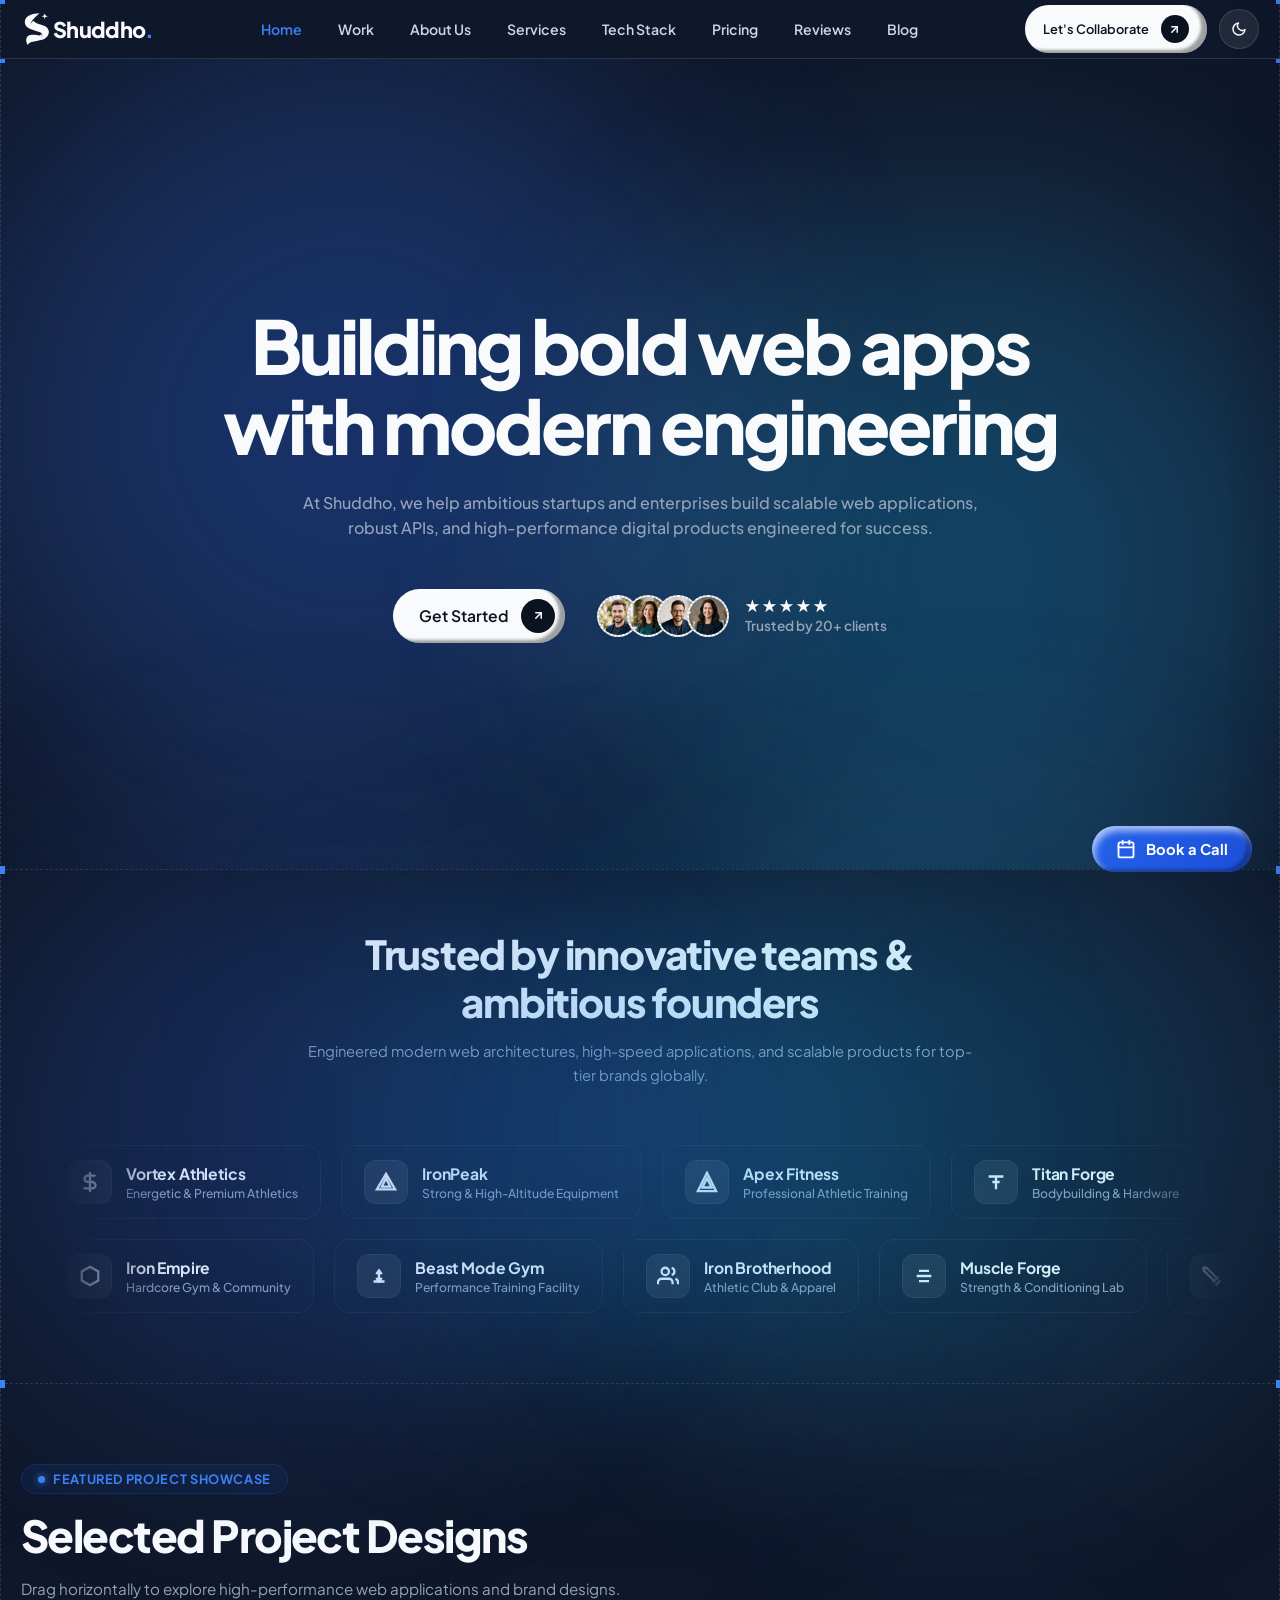
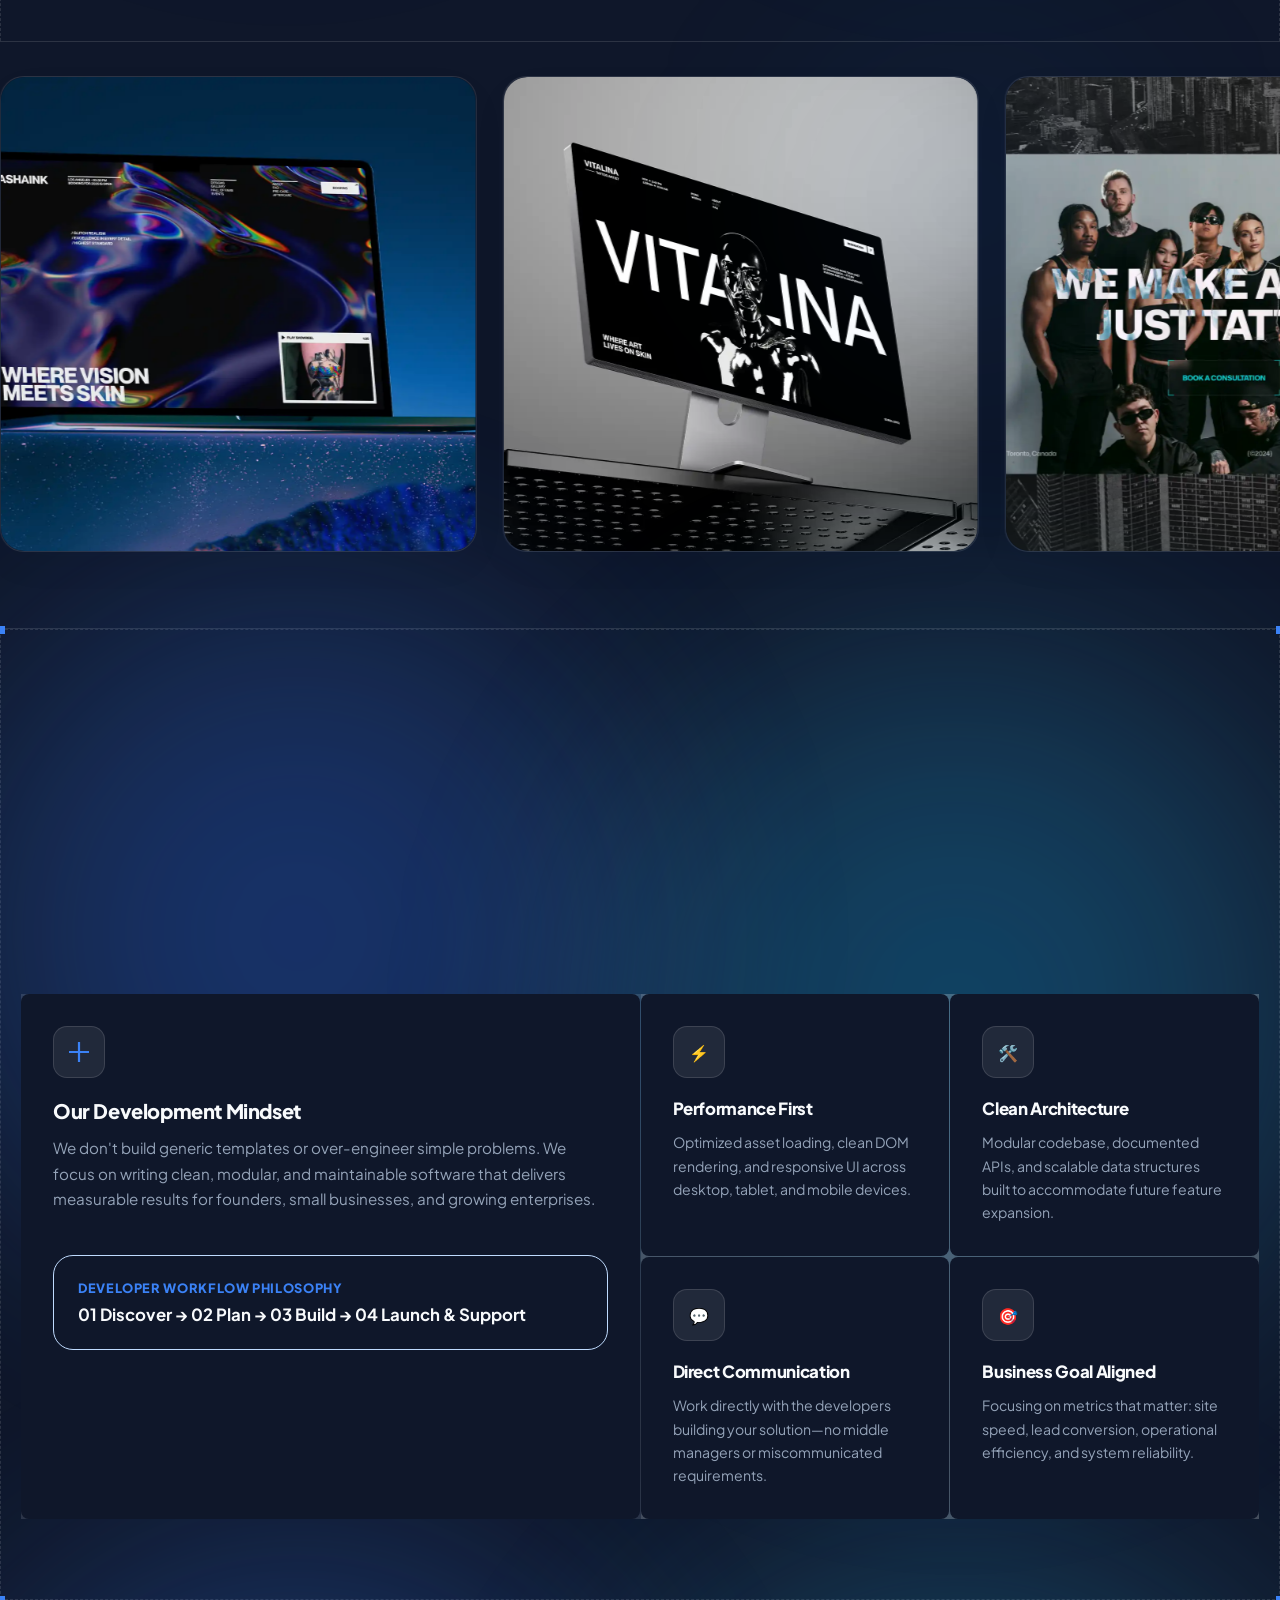
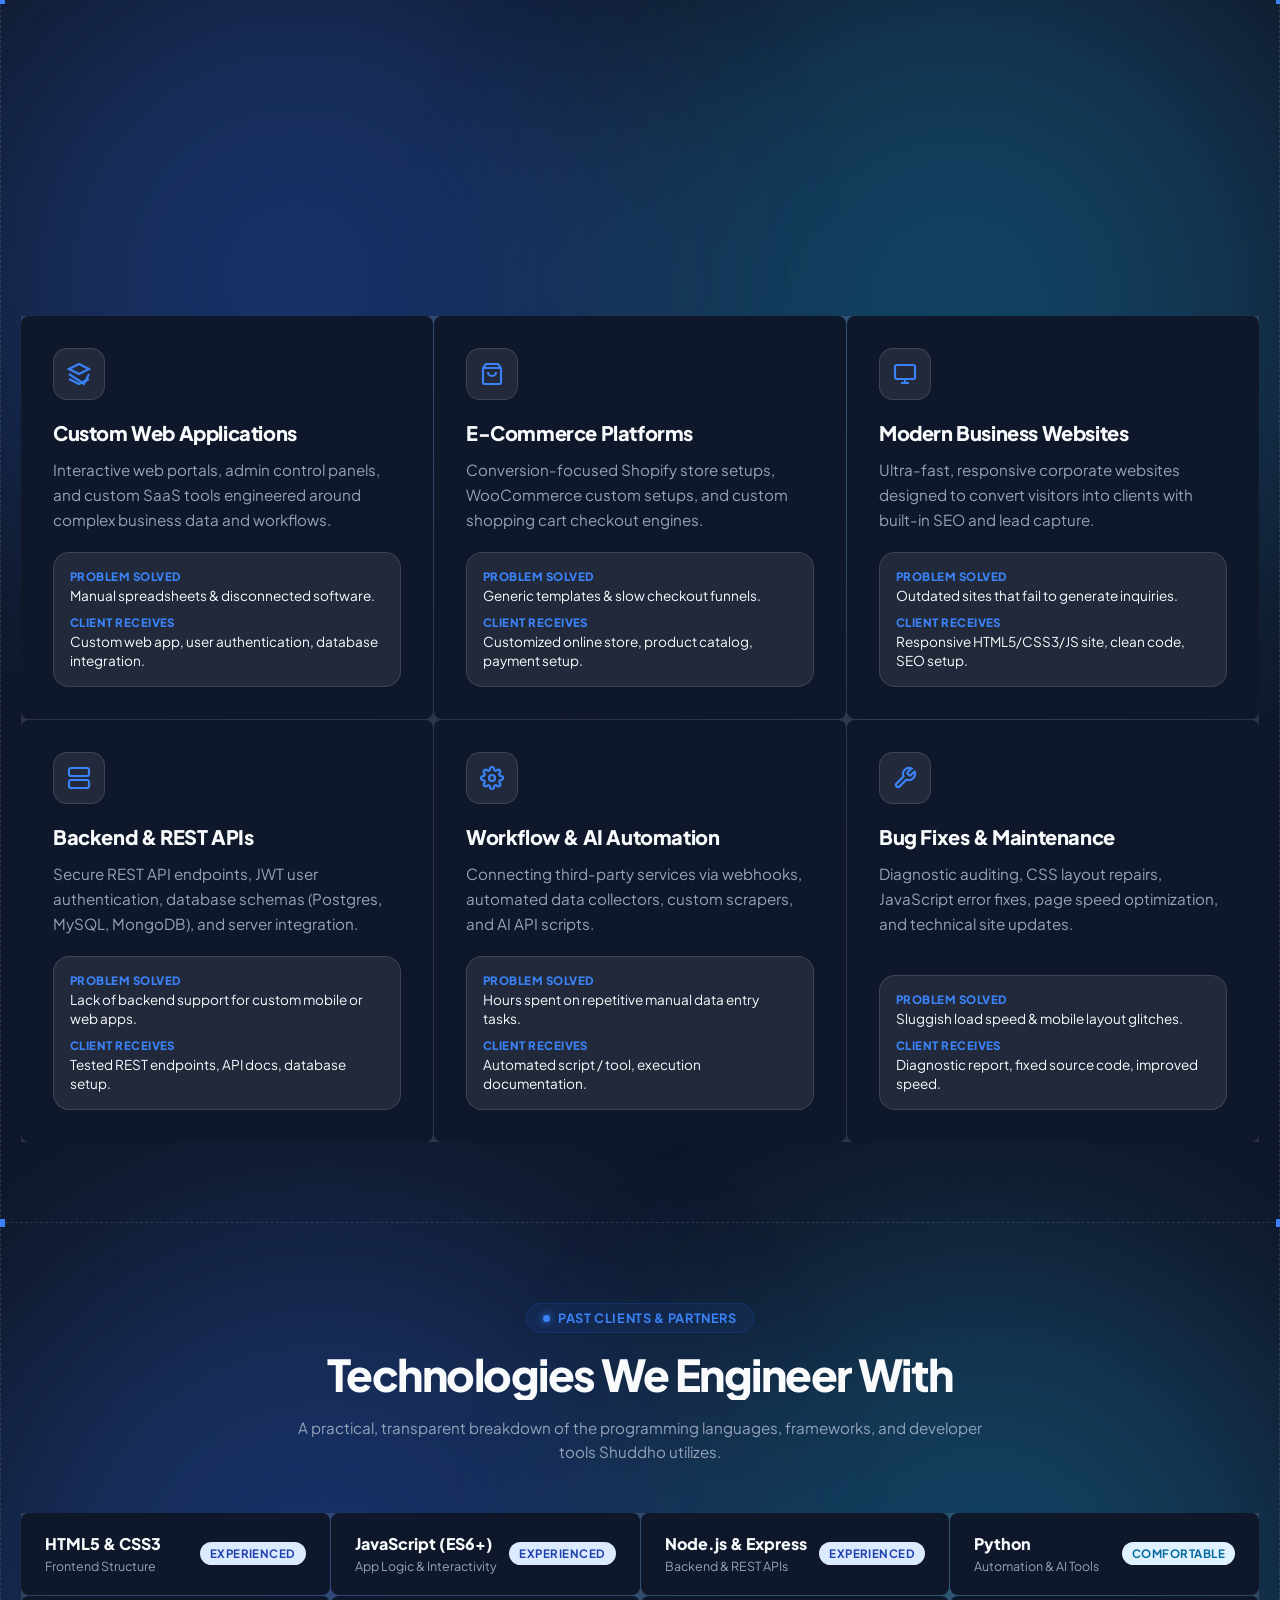
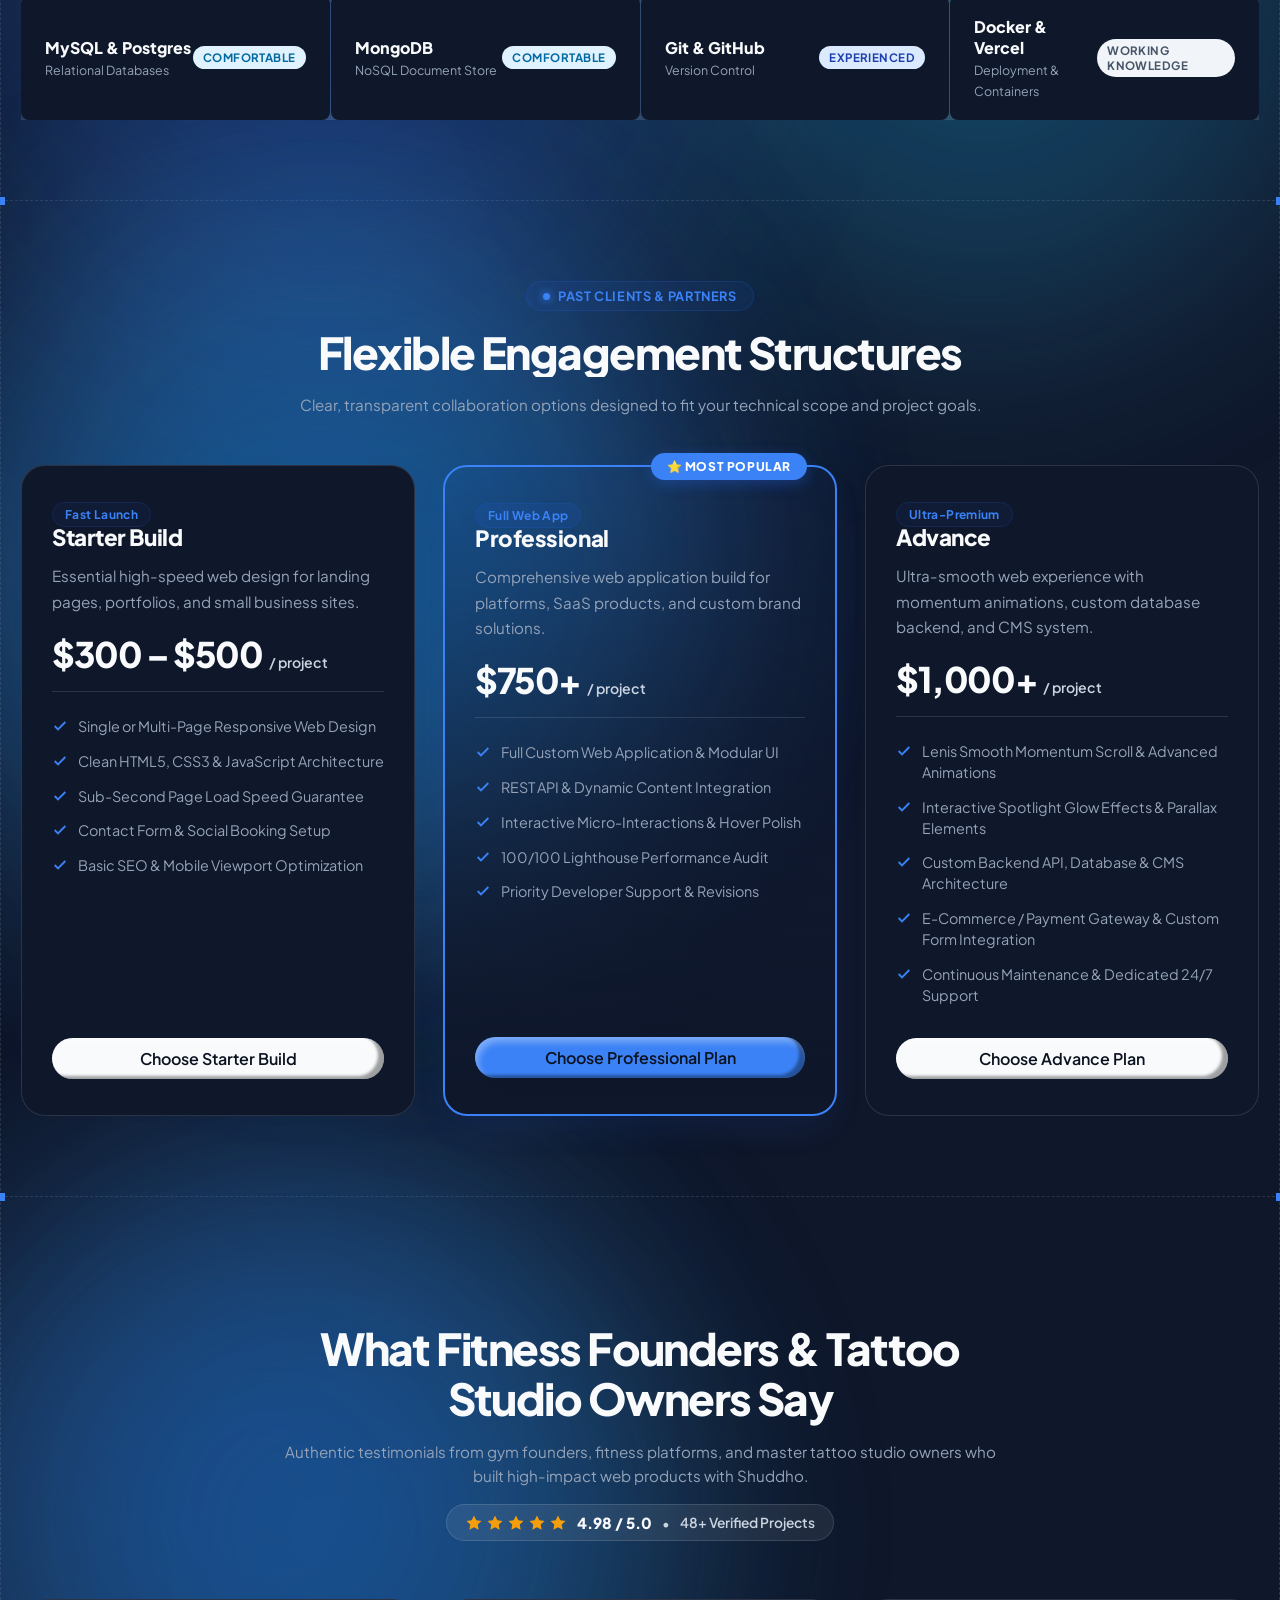
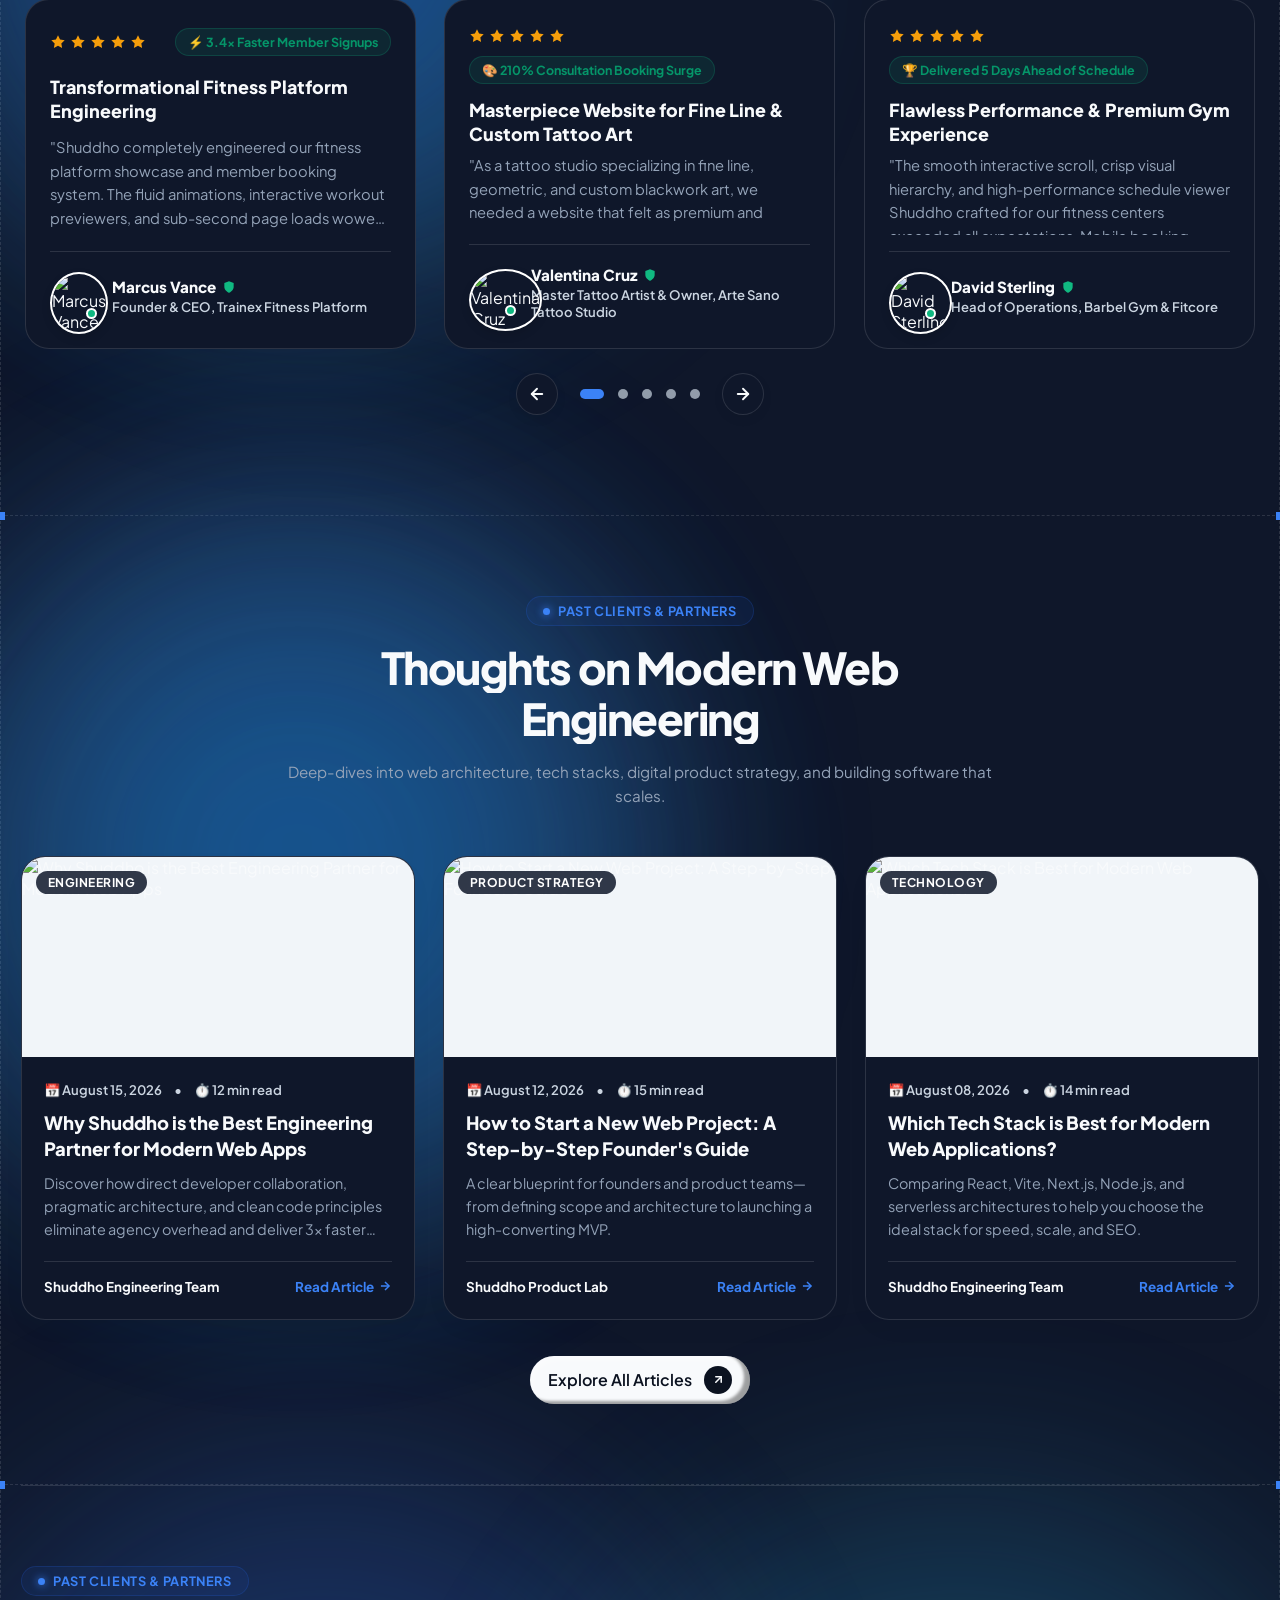
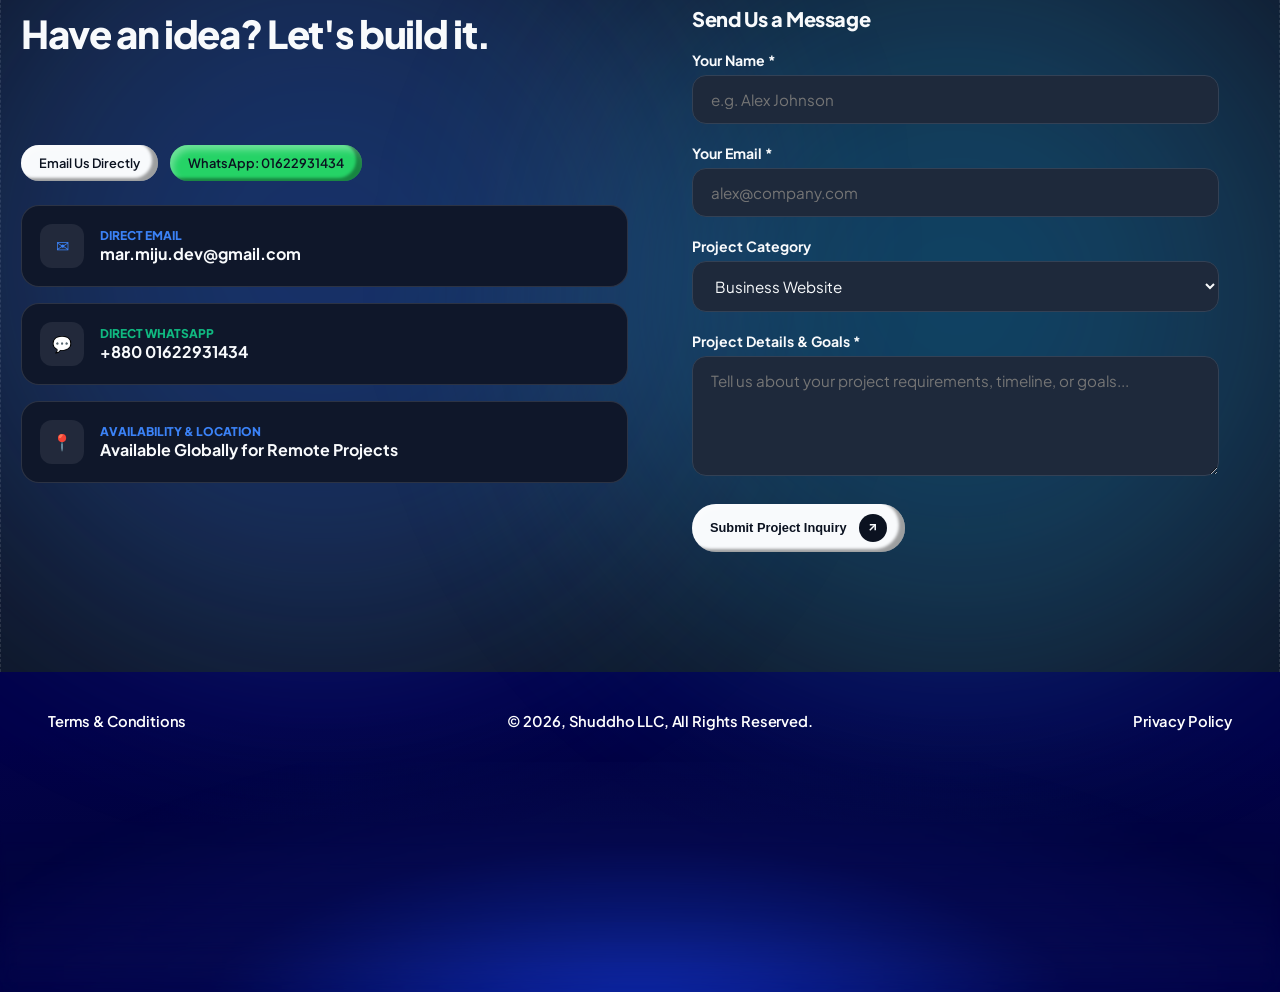
==== commit 1c99b085: "feat: add portfolio CSS, JS assets, review and blog data, and set default dark theme" ====
--- a/index.html
+++ b/index.html
@@ -1,5 +1,5 @@
 <!DOCTYPE html>
-<html lang="en">
+<html lang="en" data-theme="dark" data-theme-setting="dark">
 
 <head>
     <meta charset="UTF-8">
@@ -10,12 +10,11 @@
     <!-- Instant Theme Init Script (Prevents Dark/Light flicker on load) -->
     <script>
         (function () {
-            var savedTheme = localStorage.getItem('shuddho-theme') || 'system';
-            var activeTheme = savedTheme;
-            if (savedTheme === 'system') {
-                activeTheme = window.matchMedia('(prefers-color-scheme: dark)').matches ? 'dark' : 'light';
+            var savedTheme = localStorage.getItem('shuddho-theme') || 'dark';
+            if (savedTheme !== 'dark' && savedTheme !== 'light') {
+                savedTheme = 'dark';
             }
-            document.documentElement.setAttribute('data-theme', activeTheme);
+            document.documentElement.setAttribute('data-theme', savedTheme);
             document.documentElement.setAttribute('data-theme-setting', savedTheme);
         })();
     </script>
@@ -115,10 +114,12 @@
                     </svg>
                 </span>
             </a>
-            <button class="theme-switcher-btn" title="Toggle Theme (Light / Dark / System)"
+            <button class="theme-switcher-btn" title="Toggle Theme (Dark / Light)"
                 aria-label="Toggle Theme Mode">
-                <span class="theme-icon-wrap"></span>
-                <span class="theme-mode-text">System</span>
+                <span class="theme-icon-wrap">
+                    <svg class="theme-svg moon-icon" width="16" height="16" viewBox="0 0 24 24" fill="none" stroke="currentColor" stroke-width="2.2" stroke-linecap="round" stroke-linejoin="round"><path d="M21 12.79A9 9 0 1 1 11.21 3 7 7 0 0 0 21 12.79z"/></svg>
+                </span>
+                <span class="theme-mode-text">Dark</span>
             </button>
         </div>
     </aside>
@@ -168,10 +169,12 @@
                 </a>
 
                 <!-- SVG Theme Switcher Button -->
-                <button class="theme-switcher-btn" id="theme-switcher-btn" title="Toggle Theme (Light / Dark / System)"
+                <button class="theme-switcher-btn" id="theme-switcher-btn" title="Toggle Theme (Dark / Light)"
                     aria-label="Toggle Theme Mode">
-                    <span class="theme-icon-wrap" id="theme-icon-wrap"></span>
-                    <span class="theme-mode-text" id="theme-mode-text">System</span>
+                    <span class="theme-icon-wrap" id="theme-icon-wrap">
+                        <svg class="theme-svg moon-icon" width="16" height="16" viewBox="0 0 24 24" fill="none" stroke="currentColor" stroke-width="2.2" stroke-linecap="round" stroke-linejoin="round"><path d="M21 12.79A9 9 0 1 1 11.21 3 7 7 0 0 0 21 12.79z"/></svg>
+                    </span>
+                    <span class="theme-mode-text" id="theme-mode-text">Dark</span>
                 </button>
 
                 <!-- Hamburger Mobile Appbar Toggle Button -->
@@ -295,10 +298,7 @@
     <div class="separator"></div>
     <section class="site-section-outer" id="work">
         <div class="projects-glow"></div>
-        <div class="ambient-glow glow-blue-primary"
-            style="top: 10%; left: -5%; width: 750px; height: 750px; opacity: 0.75;"></div>
-        <div class="ambient-glow glow-cyan-secondary"
-            style="bottom: 10%; right: -5%; width: 800px; height: 800px; opacity: 0.75;"></div>
+
 
         <div class="container container-dots-top container-dots-bottom">
             <div class="projects-section-header">
@@ -413,7 +413,6 @@
     </section>
 
     <!-- Services Section -->
-    <div class="separator"></div>
     <!-- Services Section -->
     <div class="separator"></div>
     <section class="site-section-outer" id="services">
--- a/assets/css/style.css
+++ b/assets/css/style.css
@@ -131,21 +131,15 @@
 }
 
 .separator {
-   border-top: 0.2px solid var(--color-border);
-   width: 100%;
-}
-
-
-/* Custom Cursor Setup */
-@media (hover: hover) and (pointer: fine) {
-   body {
-      cursor: none !important;
-   }
-
-   a,
-   button {
-      cursor: pointer;
-   }
+   border-top: 1px dashed var(--color-border);
+   width: 100%;
+}
+
+
+/* Standard Browser Cursor Setup */
+a,
+button {
+   cursor: pointer;
 }
 
 body {
@@ -172,59 +166,10 @@
    list-style: none;
 }
 
-/* ==========================================================================
-   Custom Pointer & Color Inversion Effect (Text Content Focus)
-   ========================================================================== */
-
-.custom-cursor-dot {
-   position: fixed;
-   top: 0;
-   left: 0;
-   width: 8px;
-   height: 8px;
-   background-color: var(--color-brand-blue);
-   border-radius: 50%;
-   pointer-events: none;
-   z-index: 10000;
-   transform: translate(-50%, -50%);
-   transition: opacity 0.2s ease, transform 0.15s ease;
-   opacity: 0;
-}
-
+/* Hide Custom Cursor Pointer Elements */
+.custom-cursor-dot,
 .custom-cursor-circle {
-   position: fixed;
-   top: 0;
-   left: 0;
-   width: 0px;
-   height: 0px;
-   background-color: rgb(0, 0, 0);
-   border: 1.5px solid var(--color-brand-blue);
-   border-radius: 50%;
-   pointer-events: none;
-   z-index: 9999;
-   mix-blend-mode: difference;
-   transform: translate(-50%, -50%) scale(1);
-   transition: transform 0.25s cubic-bezier(0.16, 1, 0.3, 1), opacity 0.25s ease, background-color 0.2s ease, border-color 0.2s ease;
-   opacity: 0;
-}
-
-/* Active Custom Cursor State */
-.custom-cursor-dot.visible,
-.custom-cursor-circle.visible {
-   opacity: 1;
-}
-
-/* Hover Enlarged State */
-.custom-cursor-circle.hover-active {
-   transform: translate(-50%, -50%) scale(20);
-   background-color: rgb(0, 0, 0);
-   border-color: rgb(0, 0, 0);
-}
-
-.custom-cursor-dot.hover-active {
-   opacity: 1;
-   transform: translate(-50%, -50%) scale(1.4);
-   background-color: var(--color-brand-blue);
+   display: none !important;
 }
 
 /* Ensure text headings have clean cursor target area */
@@ -243,8 +188,8 @@
    padding: 0 20px;
    max-width: 1440px;
    margin: 0 auto;
-   border-left: 1px solid var(--color-border);
-   border-right: 1px solid var(--color-border);
+   border-left: 1px dashed var(--color-border);
+   border-right: 1px dashed var(--color-border);
 }
 
 /* ==========================================================================
@@ -261,9 +206,10 @@
    height: 8px;
    background-color: var(--color-brand-blue, #2564eb3a);
    z-index: 25;
-   /* box-shadow: 0 0 0 3px var(--color-card-bg, #ffffff), 0 0 8px rgba(37, 99, 235, 0.45); */
+
    pointer-events: none;
 }
+
 
 .container-dots-top::before {
    top: -8px;
@@ -322,7 +268,6 @@
    position: relative;
    width: 100%;
    max-width: 100vw;
-   overflow: hidden;
 }
 
 .shuddho-section {
@@ -3189,7 +3134,6 @@
 .review-card-item:hover,
 .blog-card-item:hover {
    border-color: var(--color-brand-blue, #2563eb);
-   box-shadow: 0 0 25px rgba(37, 99, 235, 0.28), 0 0 50px rgba(56, 189, 248, 0.14), 0 14px 40px rgba(0, 0, 0, 0.15);
 }
 
 /* Real-Time Project Category Filter Pills */
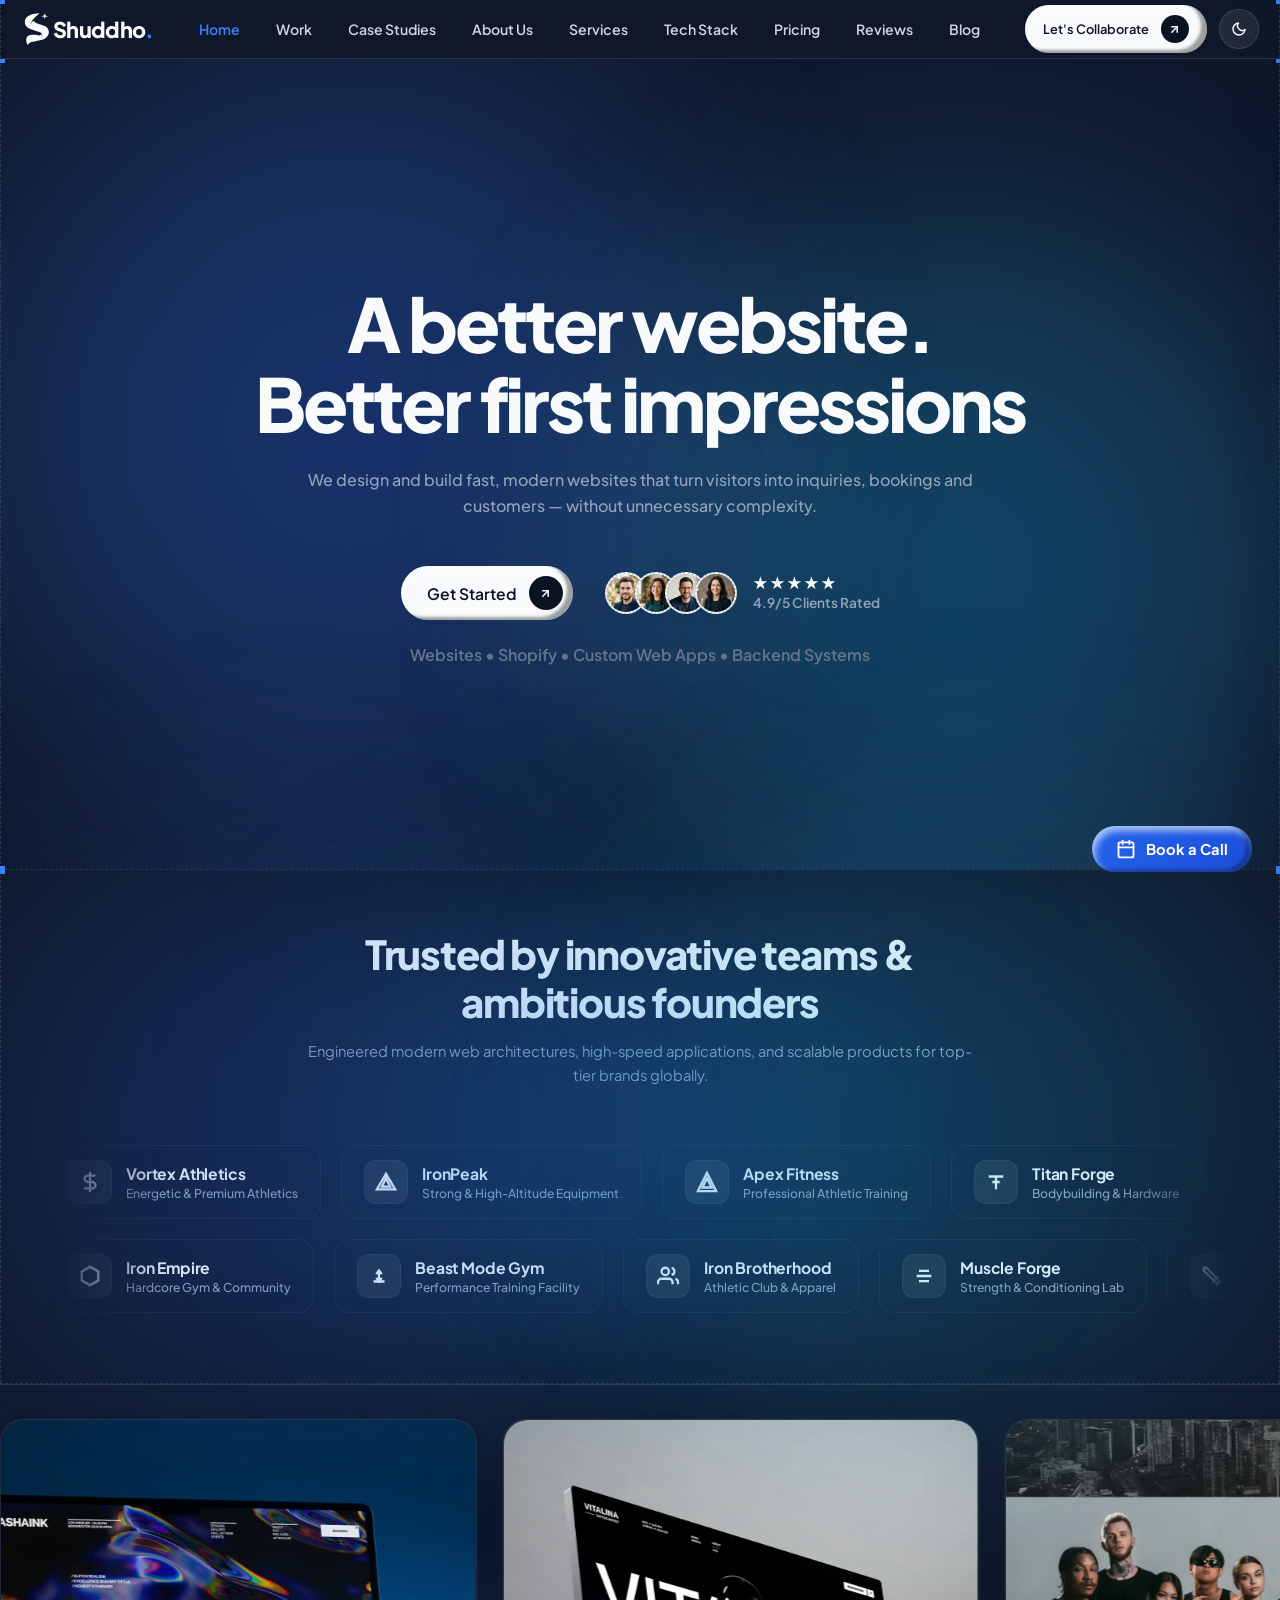
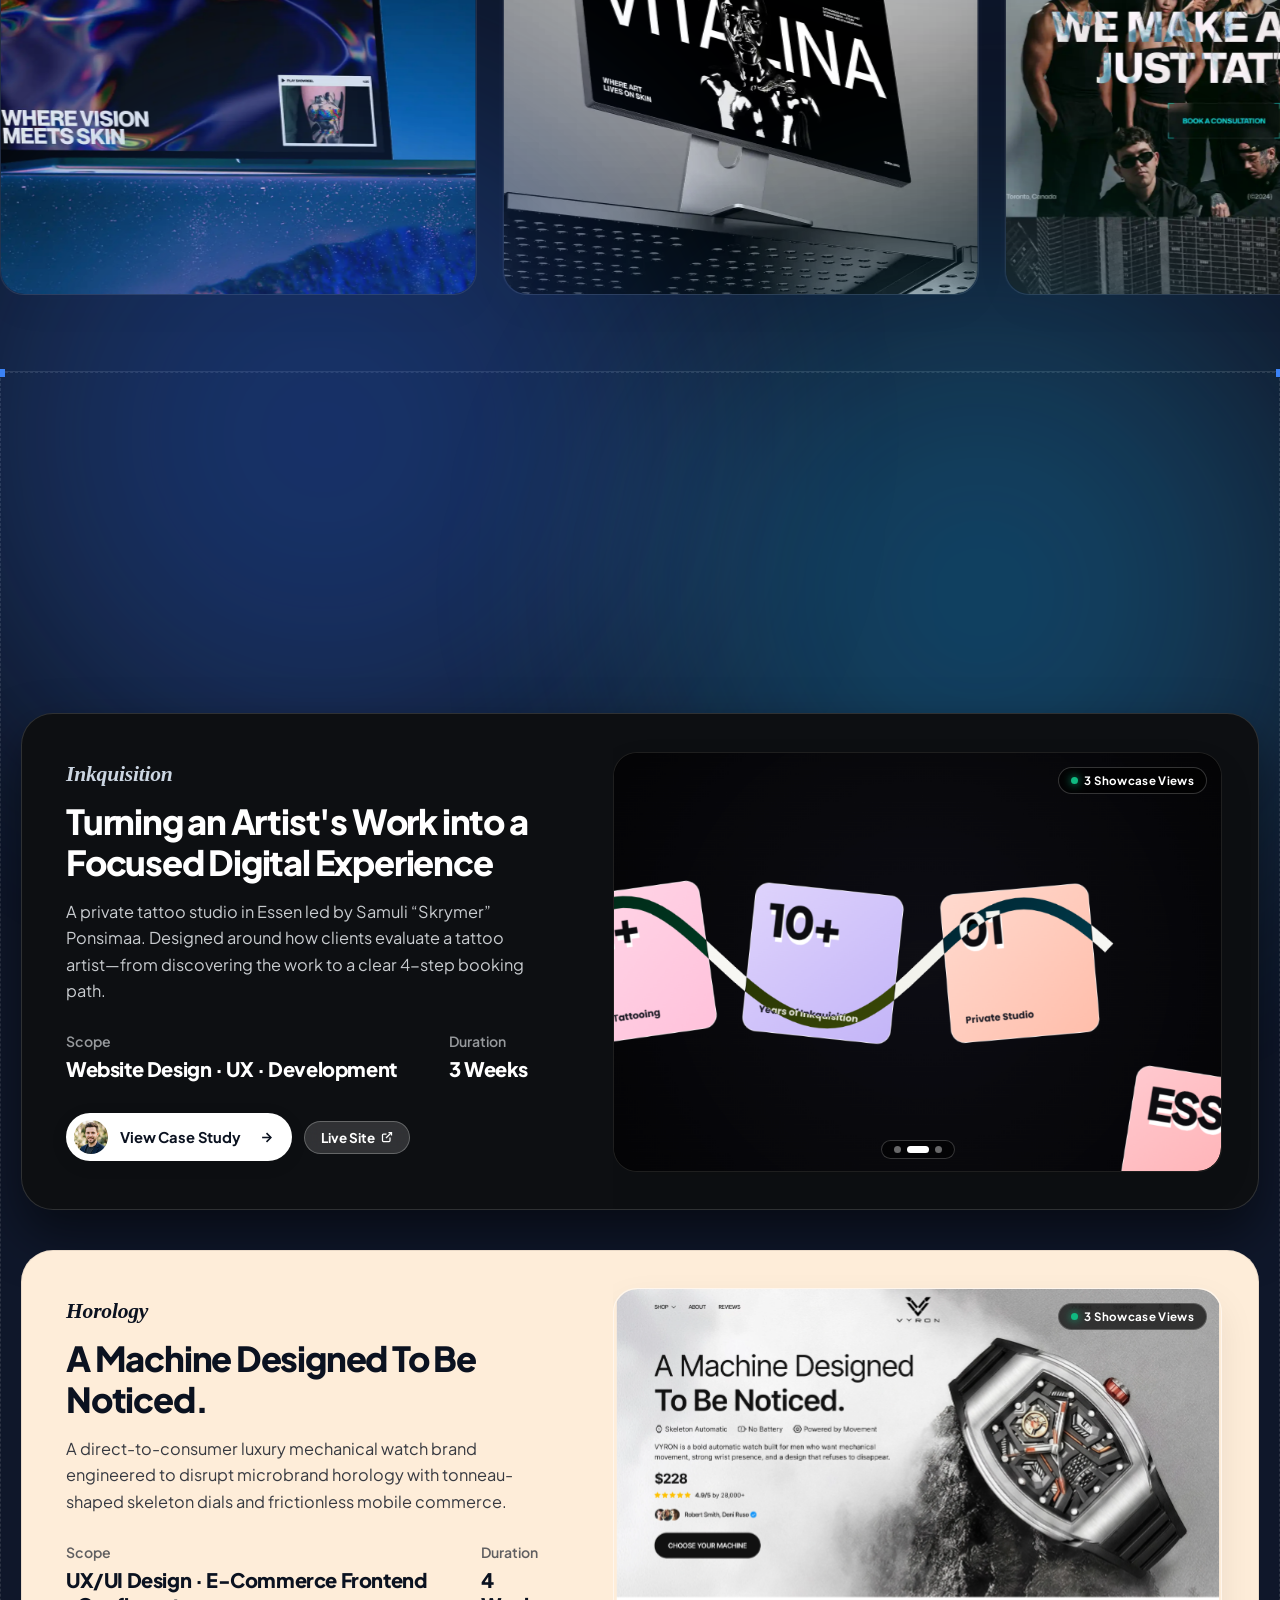
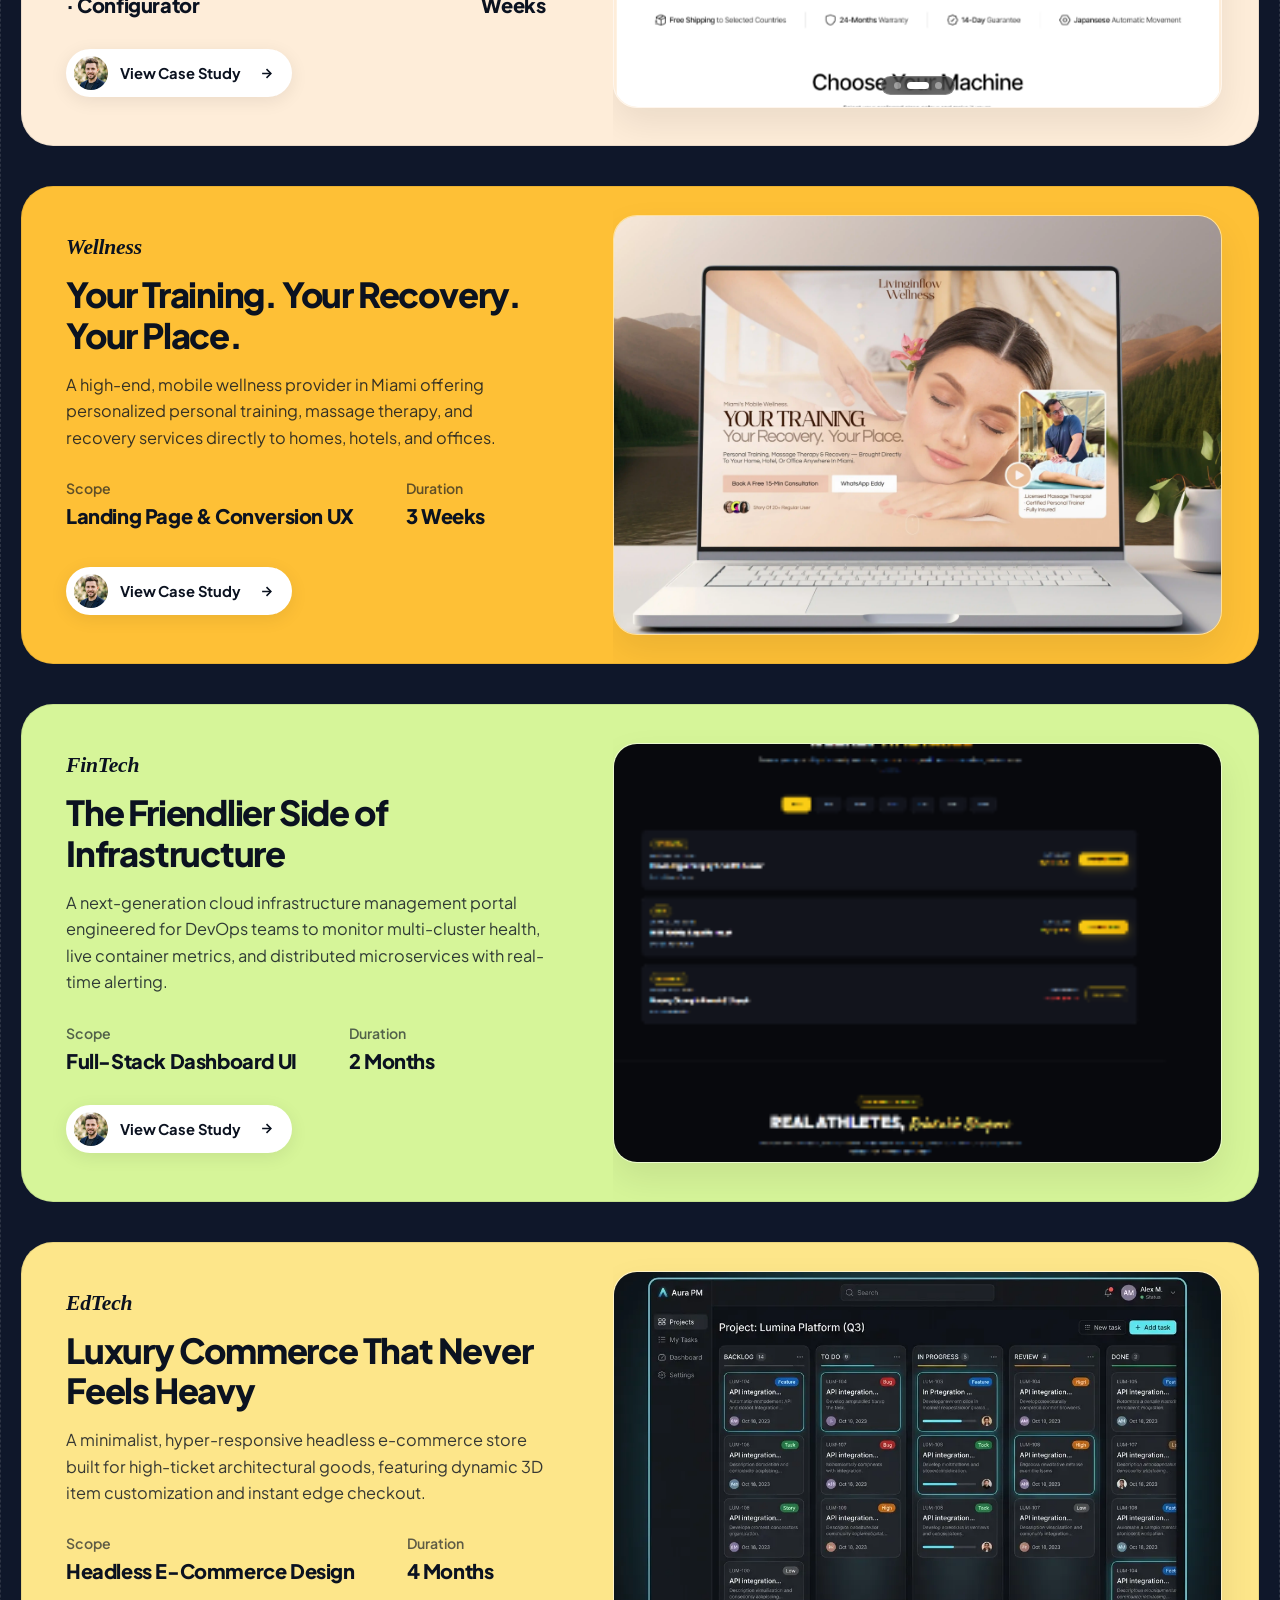
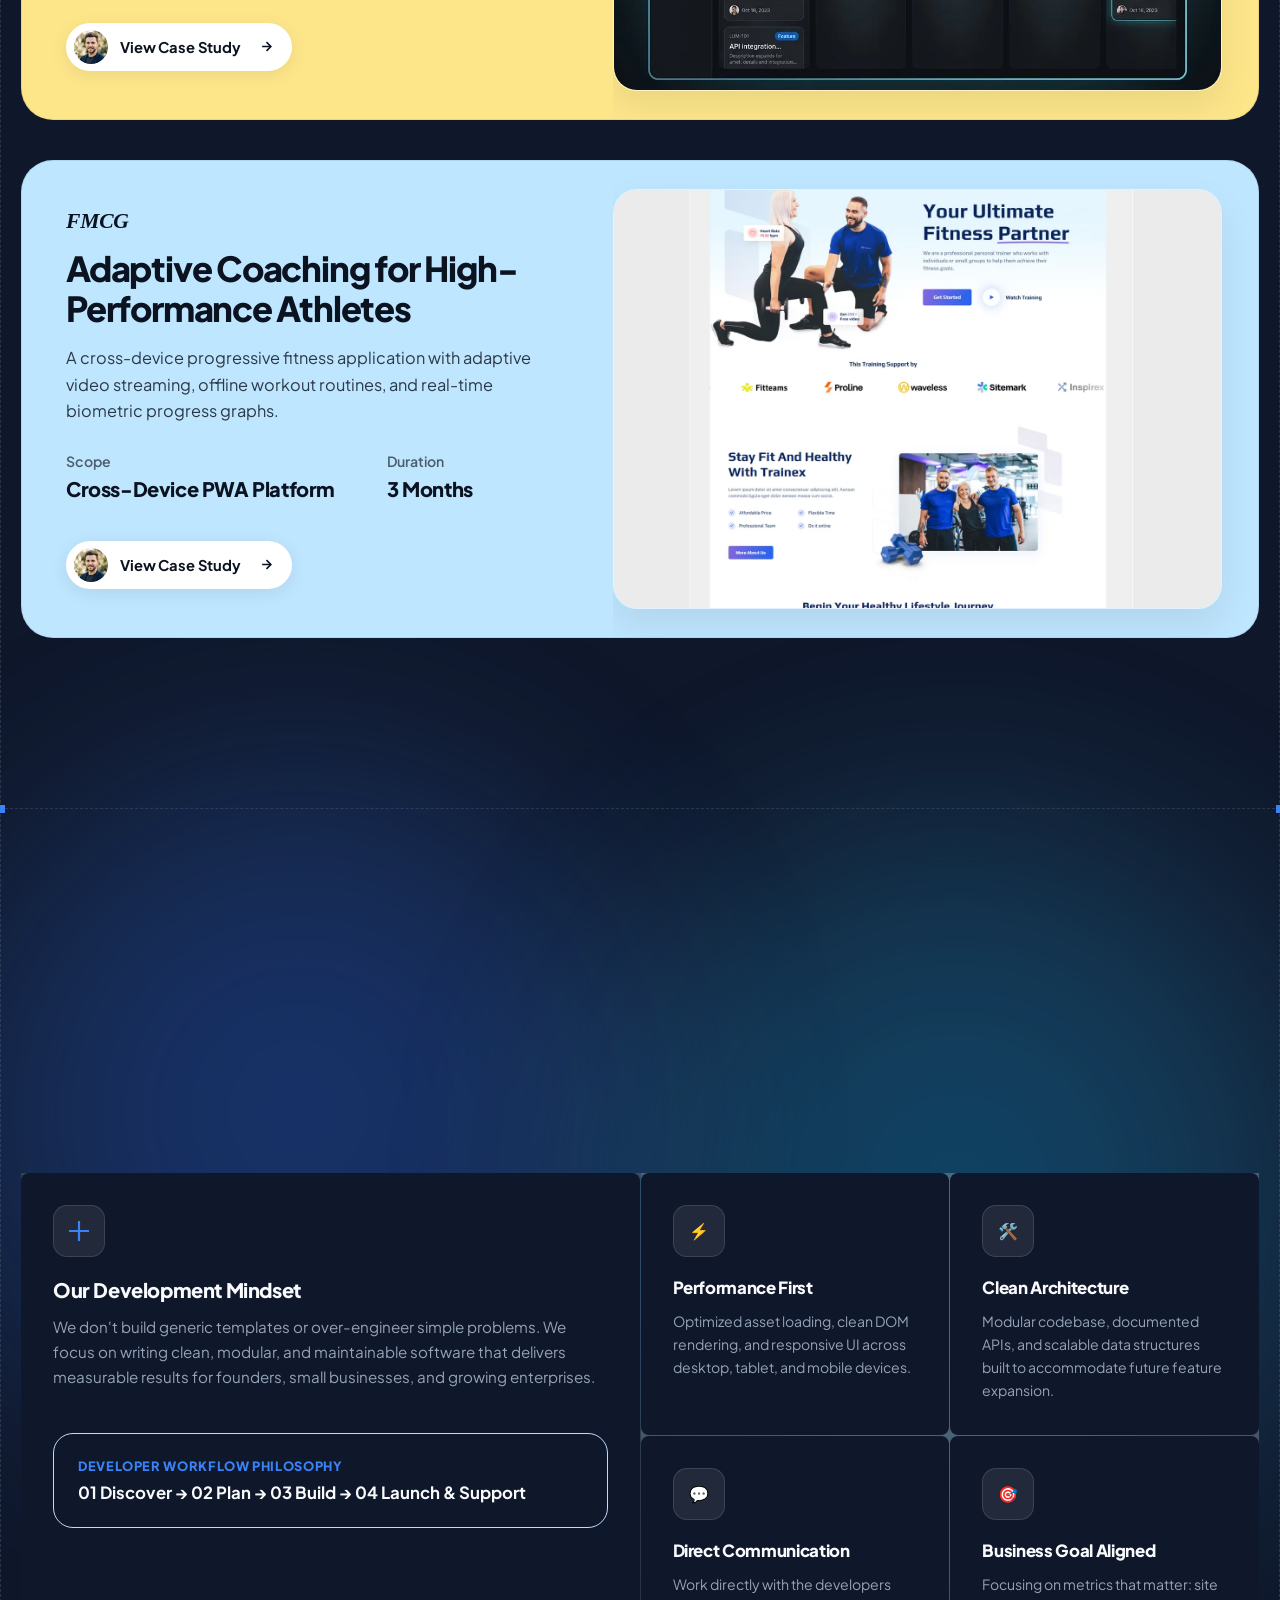
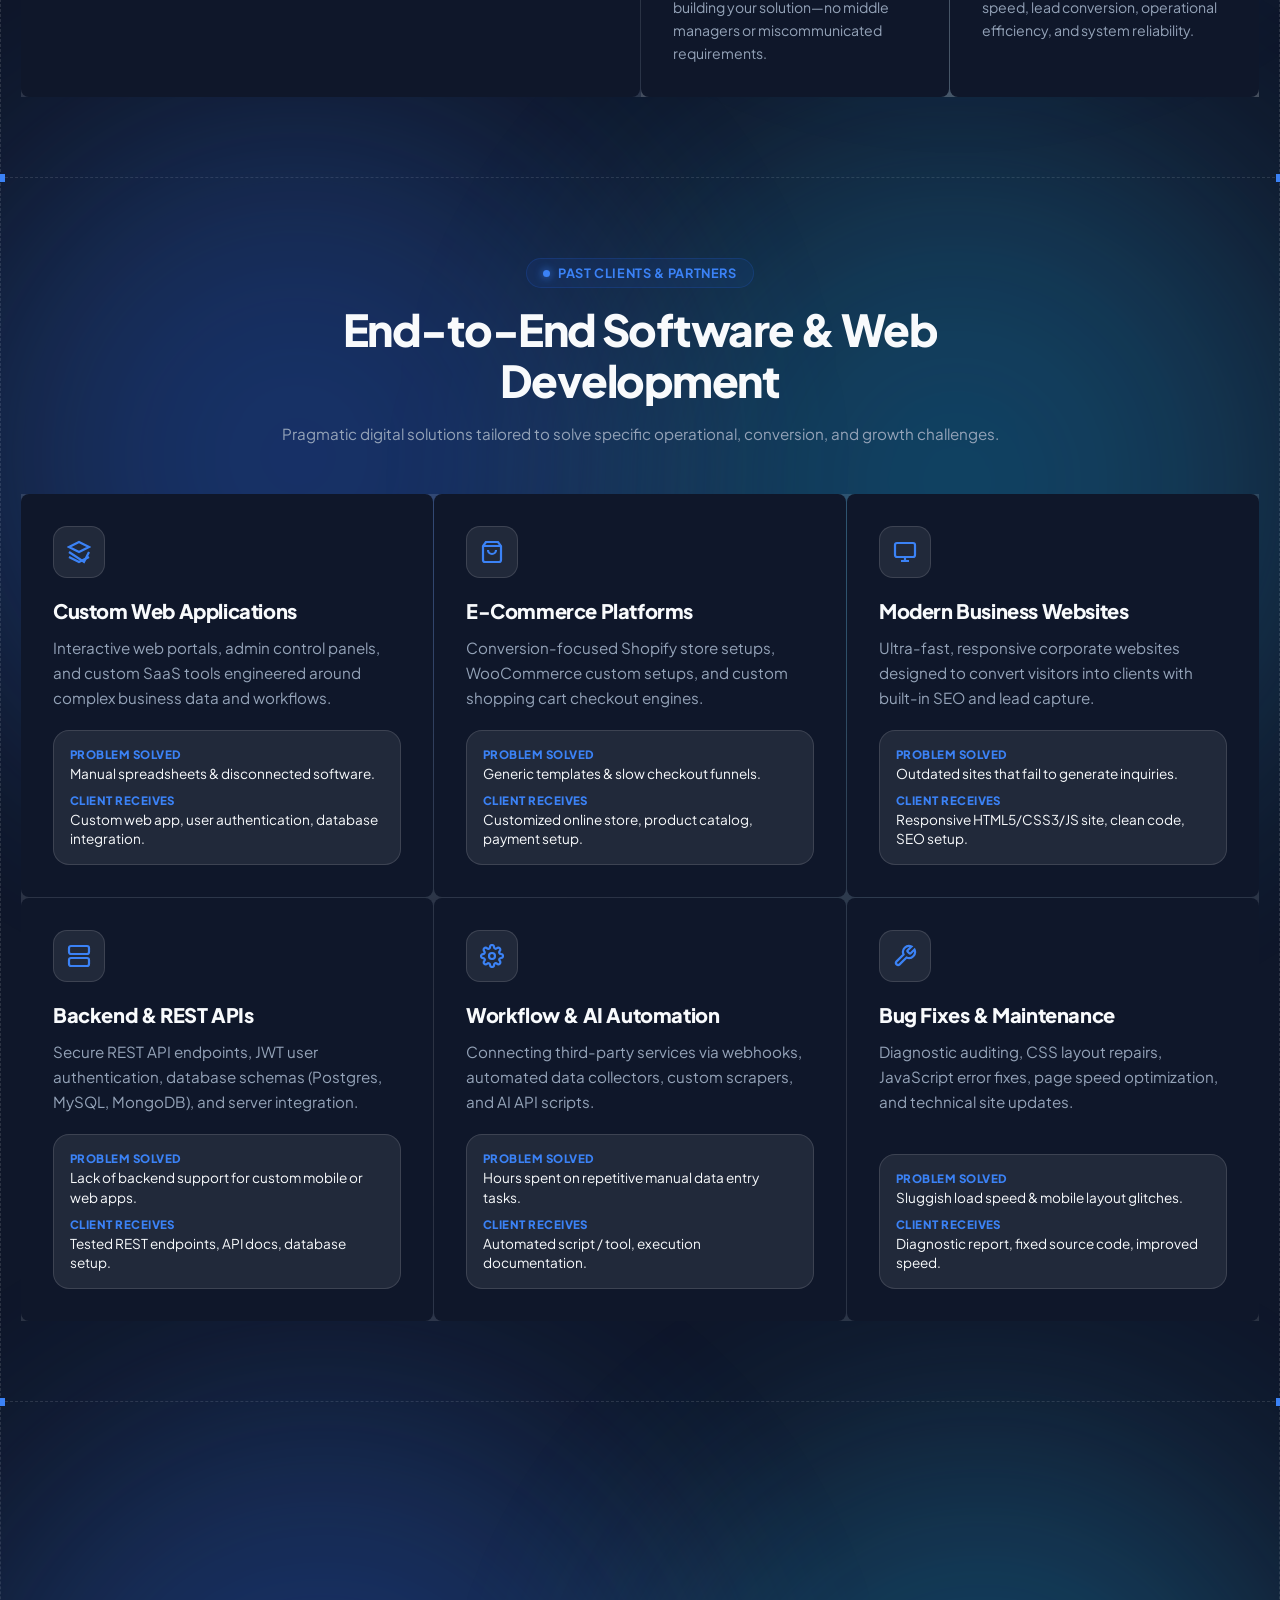
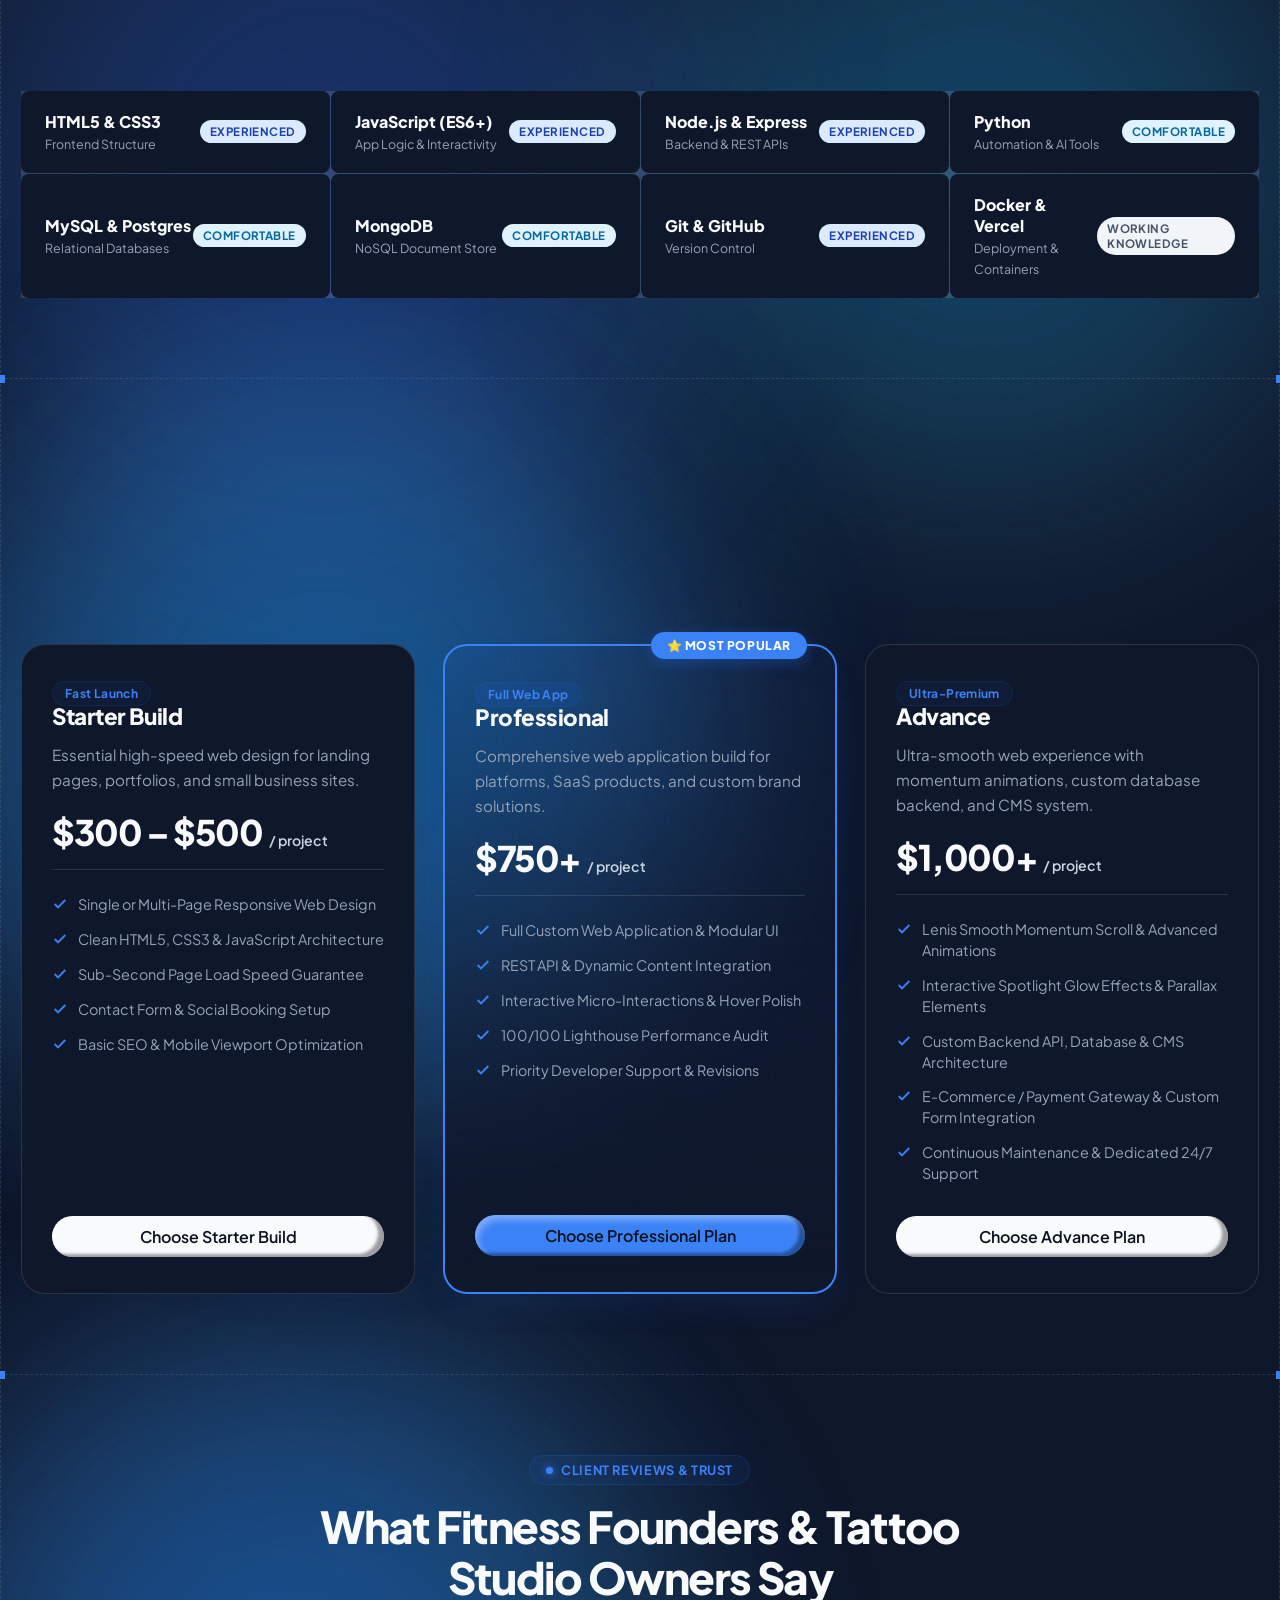
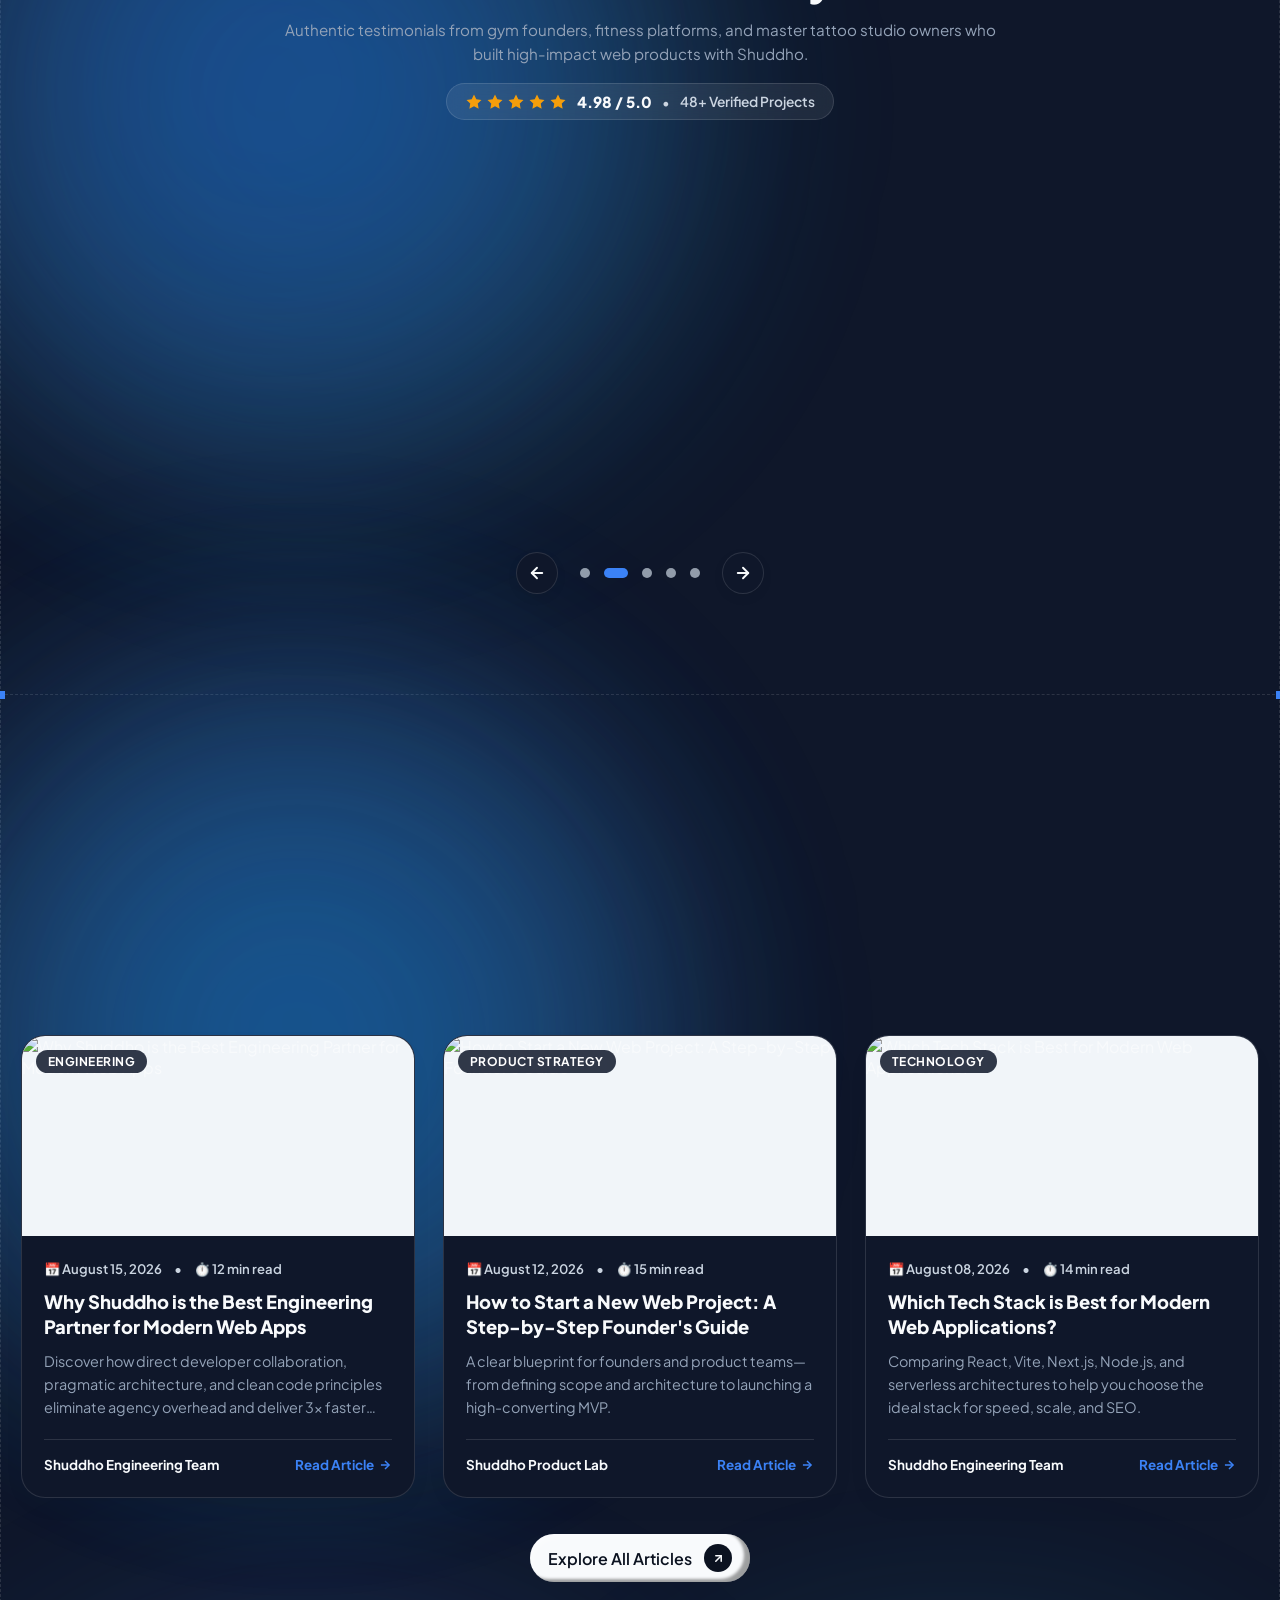
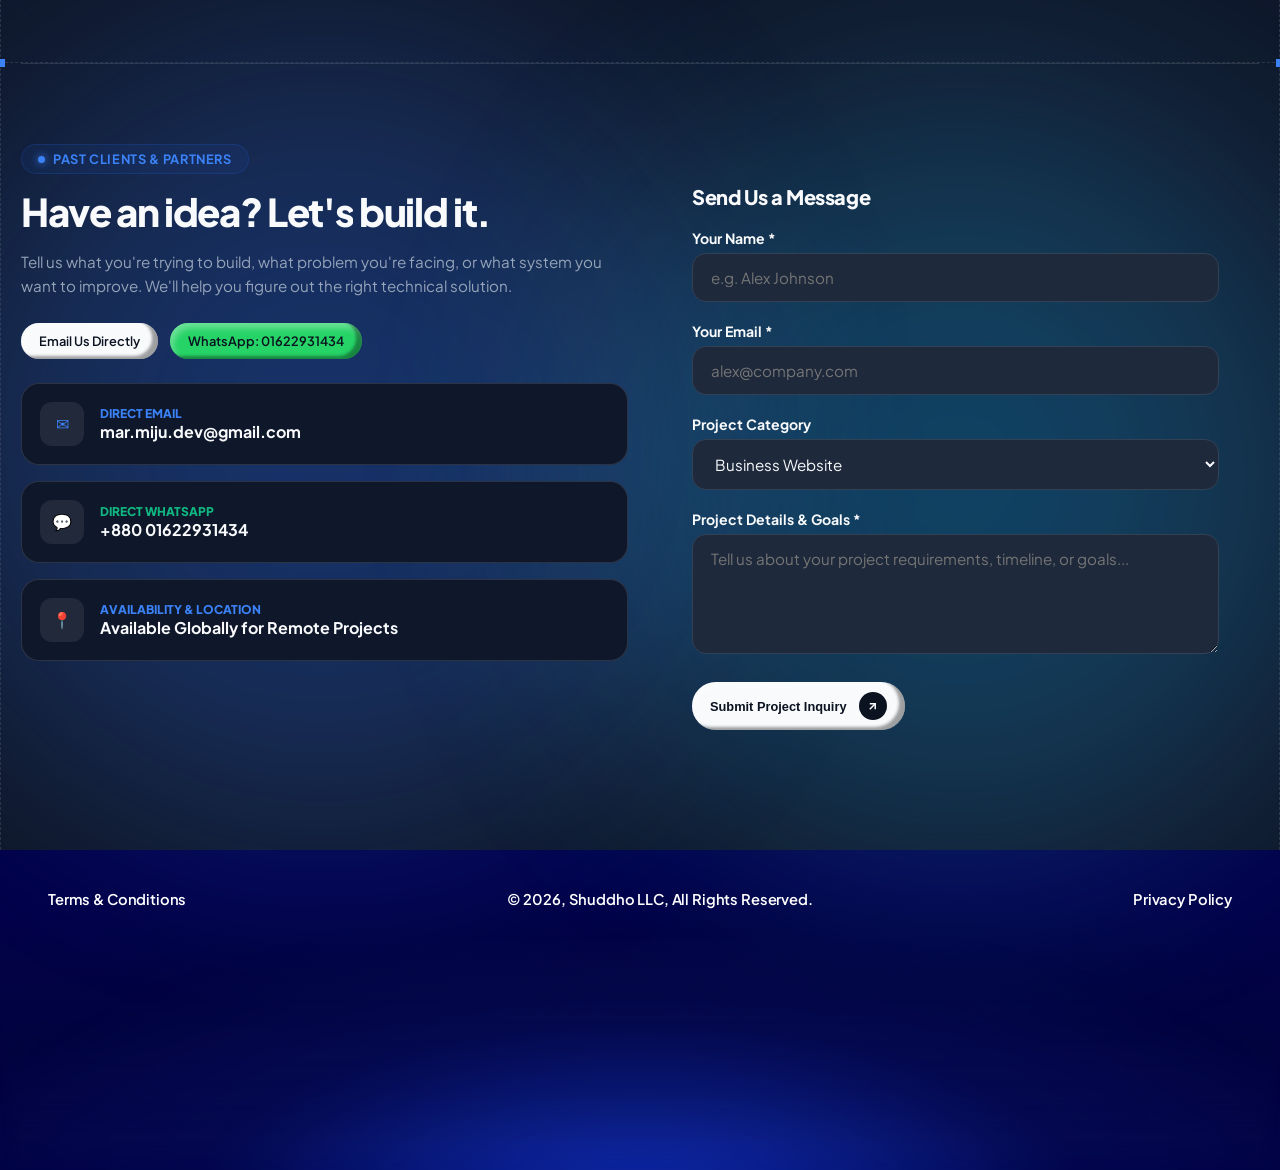
==== commit 362118ed: "feat: add case study pages, styling assets, and interactive portfolio functionality" ====
--- a/index.html
+++ b/index.html
@@ -94,6 +94,7 @@
             <ul class="drawer-list">
                 <li class="drawer-item"><a href="#" class="drawer-link active">Home</a></li>
                 <li class="drawer-item"><a href="#work" class="drawer-link">Work</a></li>
+                <li class="drawer-item"><a href="#case-studies" class="drawer-link">Case Studies</a></li>
                 <li class="drawer-item"><a href="#about" class="drawer-link">About us</a></li>
                 <li class="drawer-item"><a href="#services" class="drawer-link">Services</a></li>
                 <li class="drawer-item"><a href="#stack" class="drawer-link">Tech Stack</a></li>
@@ -114,10 +115,12 @@
                     </svg>
                 </span>
             </a>
-            <button class="theme-switcher-btn" title="Toggle Theme (Dark / Light)"
-                aria-label="Toggle Theme Mode">
+            <button class="theme-switcher-btn" title="Toggle Theme (Dark / Light)" aria-label="Toggle Theme Mode">
                 <span class="theme-icon-wrap">
-                    <svg class="theme-svg moon-icon" width="16" height="16" viewBox="0 0 24 24" fill="none" stroke="currentColor" stroke-width="2.2" stroke-linecap="round" stroke-linejoin="round"><path d="M21 12.79A9 9 0 1 1 11.21 3 7 7 0 0 0 21 12.79z"/></svg>
+                    <svg class="theme-svg moon-icon" width="16" height="16" viewBox="0 0 24 24" fill="none"
+                        stroke="currentColor" stroke-width="2.2" stroke-linecap="round" stroke-linejoin="round">
+                        <path d="M21 12.79A9 9 0 1 1 11.21 3 7 7 0 0 0 21 12.79z" />
+                    </svg>
                 </span>
                 <span class="theme-mode-text">Dark</span>
             </button>
@@ -147,6 +150,7 @@
                 <ul class="nav-list" id="nav-list">
                     <li class="nav-item"><a href="#" class="nav-link active">Home</a></li>
                     <li class="nav-item"><a href="#work" class="nav-link">Work</a></li>
+                    <li class="nav-item"><a href="#case-studies" class="nav-link">Case Studies</a></li>
                     <li class="nav-item"><a href="#about" class="nav-link">About us</a></li>
                     <li class="nav-item"><a href="#services" class="nav-link">Services</a></li>
                     <li class="nav-item"><a href="#stack" class="nav-link">Tech Stack</a></li>
@@ -172,7 +176,10 @@
                 <button class="theme-switcher-btn" id="theme-switcher-btn" title="Toggle Theme (Dark / Light)"
                     aria-label="Toggle Theme Mode">
                     <span class="theme-icon-wrap" id="theme-icon-wrap">
-                        <svg class="theme-svg moon-icon" width="16" height="16" viewBox="0 0 24 24" fill="none" stroke="currentColor" stroke-width="2.2" stroke-linecap="round" stroke-linejoin="round"><path d="M21 12.79A9 9 0 1 1 11.21 3 7 7 0 0 0 21 12.79z"/></svg>
+                        <svg class="theme-svg moon-icon" width="16" height="16" viewBox="0 0 24 24" fill="none"
+                            stroke="currentColor" stroke-width="2.2" stroke-linecap="round" stroke-linejoin="round">
+                            <path d="M21 12.79A9 9 0 1 1 11.21 3 7 7 0 0 0 21 12.79z" />
+                        </svg>
                     </span>
                     <span class="theme-mode-text" id="theme-mode-text">Dark</span>
                 </button>
@@ -204,12 +211,11 @@
                 <!-- Hero Main Content (Development Focused) -->
                 <div class="hero-body">
                     <h1 class="hero-title">
-                        Building bold web apps <br>with modern engineering
+                        A better website. <br>Better first impressions
                     </h1>
                     <p class="hero-description">
-                        At Shuddho, we help ambitious startups and enterprises build scalable web applications, robust
-                        APIs,
-                        and high-performance digital products engineered for success.
+                        We design and build fast, modern websites that turn visitors into inquiries, bookings and
+                        customers — without unnecessary complexity.
                     </p>
 
                     <div class="hero-actions">
@@ -243,10 +249,12 @@
                                 <div class="stars" aria-label="5 out of 5 stars">
                                     ★★★★★
                                 </div>
-                                <span class="rating-label">Trusted by 20+ clients</span>
-                            </div>
-                        </div>
-                    </div>
+                                <span class="rating-label">4.9/5 Clients Rated</span>
+                            </div>
+                        </div>
+                    </div>
+                    <p style="margin-top: 24px; font-size: 1rem; color: #64748b; font-weight: 600;">Websites • Shopify •
+                        Custom Web Apps • Backend Systems</p>
                 </div>
     </section>
     </div>
@@ -297,27 +305,46 @@
     <!-- Portfolio Featured Capabilities Section -->
     <div class="separator"></div>
     <section class="site-section-outer" id="work">
-        <div class="projects-glow"></div>
-
-
-        <div class="container container-dots-top container-dots-bottom">
-            <div class="projects-section-header">
-                <div class="section-badge fade-in-up">
-                    <span class="badge-dot"></span>
-                    <span id="projects-badge-text">FEATURED PROJECT SHOWCASE</span>
-                </div>
-                <h2 class="projects-title reveal-word-target" id="projects-main-title">Selected Project Designs</h2>
-                <p class="projects-subtitle fade-in-up" id="projects-main-subtitle">
-                    Drag horizontally to explore high-performance web applications and brand designs.
-                </p>
-            </div>
-        </div>
+
+
 
         <!-- Draggable Project Images Slider (Full-width - NO vertical side lines) -->
         <div class="featured-projects-slider-container fade-in-up">
             <div class="swiper featured-projects-swiper" id="featured-projects-swiper">
                 <div class="swiper-wrapper" id="featured-projects-wrapper">
                     <!-- Dynamically rendered from data/projects.json -->
+                </div>
+            </div>
+        </div>
+    </section>
+
+    <!-- Client Case Studies Section (Short Preview Cards on Homepage) -->
+    <div class="separator"></div>
+    <section class="site-section-outer" id="case-studies">
+        <!-- Full-Bleed Ambient Glowing Backgrounds -->
+        <div class="ambient-glow glow-blue-primary"
+            style="top: -10%; left: -8%; width: 850px; height: 850px; opacity: 0.85;"></div>
+        <div class="ambient-glow glow-cyan-secondary"
+            style="bottom: -10%; right: -8%; width: 800px; height: 800px; opacity: 0.85;"></div>
+
+        <div class="container">
+            <div class="shuddho-section case-studies-section-wrapper">
+                <div class="shuddho-header" style="position: relative; z-index: 2;">
+                    <div class="section-badge fade-in-up">
+                        <span class="badge-dot"></span>
+                        <span id="cs-section-badge-text">PROVEN CLIENT RESULTS</span>
+                    </div>
+                    <h2 class="projects-title reveal-word-target" id="cs-section-title">Client Case Studies & Engineering Impact</h2>
+                    <p class="projects-subtitle fade-in-up" id="cs-section-subtitle">
+                        Explore how we architect high-performance web products, solve complex technical challenges, and drive measurable revenue growth for ambitious brands.
+                    </p>
+                </div>
+
+                <!-- Sticky Stacking on Desktop / Free Drag Slider on Mobile -->
+                <div class="case-studies-slider-wrap" style="position: relative; z-index: 2;">
+                    <div class="sticky-case-studies-stack" id="case-studies-grid">
+                        <!-- Dynamically rendered from data/case-studies.json -->
+                    </div>
                 </div>
             </div>
         </div>
--- a/assets/css/style.css
+++ b/assets/css/style.css
@@ -5518,4 +5518,1246 @@
       margin-left: auto;
       margin-right: auto;
    }
+}
+
+/* ==========================================================================
+   Homepage Sticky Stacking Case Studies (Deck Scroll System)
+   ========================================================================== */
+
+.sticky-case-studies-stack {
+   position: relative;
+   display: flex;
+   flex-direction: column;
+   margin-top: 48px;
+   padding-bottom: 50px;
+}
+
+.sticky-case-card {
+   position: sticky;
+   top: var(--stack-top, 90px);
+   z-index: calc(10 + var(--card-index, 0));
+   border-radius: 32px;
+   overflow: hidden;
+   border: 1px solid rgba(0, 0, 0, 0.08);
+   transition: transform 0.3s cubic-bezier(0.16, 1, 0.3, 1), box-shadow 0.3s ease;
+   margin-bottom: 40px;
+   color: #0b1220;
+}
+
+/* Card Themes matching the user's reference mockup */
+.sticky-case-card.theme-tattoo-dark {
+   background: #0d0f12;
+   color: #ffffff;
+   border: 1px solid rgba(255, 255, 255, 0.14);
+   box-shadow: 0 24px 50px rgba(0, 0, 0, 0.5);
+}
+
+.sticky-case-card.theme-tattoo-dark .sticky-category {
+   color: #cbd5e1;
+}
+
+.sticky-case-card.theme-tattoo-dark .sticky-title,
+.sticky-case-card.theme-tattoo-dark .sticky-title a {
+   color: #ffffff;
+}
+
+.sticky-case-card.theme-tattoo-dark .sticky-desc {
+   color: rgba(241, 245, 249, 0.82);
+}
+
+.sticky-case-card.theme-tattoo-dark .sticky-meta-label {
+   color: rgba(241, 245, 249, 0.6);
+}
+
+.sticky-case-card.theme-tattoo-dark .sticky-meta-val {
+   color: #ffffff;
+}
+
+.sticky-case-card.theme-tattoo-dark .sticky-media-link {
+   background: #000000;
+   border: 1px solid rgba(255, 255, 255, 0.12);
+}
+
+.sticky-case-card.theme-vyron-sand {
+   background: #feedd9;
+   color: #111215;
+   border: 1px solid rgba(0, 0, 0, 0.08);
+}
+
+.sticky-case-card.theme-wellness-warm {
+   background: #fec036;
+   color: #0b1220;
+}
+
+.sticky-case-card.theme-fintech-green {
+   background: #d6f599;
+   color: #0b1220;
+}
+
+.sticky-case-card.theme-edtech-yellow {
+   background: #fde68a;
+   color: #0b1220;
+}
+
+.sticky-case-card.theme-fmcg-blue {
+   background: #bfe6ff;
+   color: #0b1220;
+}
+
+.sticky-card-inner {
+   display: grid;
+   grid-template-columns: 1.1fr 1.25fr;
+   min-height: 440px;
+   align-items: stretch;
+   gap: 24px;
+}
+
+.sticky-card-content {
+   padding: 48px 44px;
+   display: flex;
+   flex-direction: column;
+   justify-content: space-between;
+}
+
+.sticky-card-header {
+   margin-bottom: 14px;
+}
+
+.sticky-category {
+   display: inline-block;
+   font-family: 'Playfair Display', Georgia, 'Times New Roman', serif;
+   font-style: italic;
+   font-size: 1.35rem;
+   font-weight: 700;
+   color: #0b1220;
+   letter-spacing: -0.01em;
+}
+
+.sticky-title {
+   font-size: clamp(1.8rem, 2.7vw, 2.45rem);
+   font-weight: 800;
+   line-height: 1.18;
+   letter-spacing: -0.035em;
+   color: #0b1220;
+   margin-bottom: 16px;
+}
+
+.sticky-title a {
+   color: inherit;
+   text-decoration: none;
+   transition: opacity 0.2s ease;
+}
+
+.sticky-title a:hover {
+   opacity: 0.82;
+}
+
+.sticky-desc {
+   font-size: 1.02rem;
+   line-height: 1.62;
+   color: rgba(11, 18, 32, 0.82);
+   margin-bottom: 28px;
+   max-width: 480px;
+}
+
+.sticky-meta-row {
+   display: flex;
+   gap: 52px;
+   margin-bottom: 32px;
+}
+
+.sticky-meta-item {
+   display: flex;
+   flex-direction: column;
+}
+
+.sticky-meta-label {
+   font-size: 0.88rem;
+   color: rgba(11, 18, 32, 0.65);
+   font-weight: 600;
+   margin-bottom: 6px;
+}
+
+.sticky-meta-val {
+   font-size: 1.25rem;
+   font-weight: 800;
+   color: #0b1220;
+   letter-spacing: -0.02em;
+}
+
+.sticky-footer-row {
+   margin-top: auto;
+}
+
+.sticky-author-pill {
+   display: inline-flex;
+   align-items: center;
+   gap: 12px;
+   background: #ffffff;
+   border-radius: 9999px;
+   padding: 7px 18px 7px 8px;
+   color: #0b1220;
+   text-decoration: none;
+   font-weight: 700;
+   font-size: 0.92rem;
+   box-shadow: 0 4px 18px rgba(0, 0, 0, 0.08);
+   transition: transform 0.25s ease, box-shadow 0.25s ease;
+   width: fit-content;
+}
+
+.sticky-author-pill:hover {
+   transform: translateX(4px);
+   box-shadow: 0 8px 24px rgba(0, 0, 0, 0.15);
+}
+
+.sticky-avatar-wrap {
+   width: 34px;
+   height: 34px;
+   border-radius: 50%;
+   overflow: hidden;
+   background: #e2e8f0;
+   flex-shrink: 0;
+}
+
+.sticky-avatar-img {
+   width: 100%;
+   height: 100%;
+   object-fit: cover;
+}
+
+.sticky-author-name {
+   font-weight: 700;
+   letter-spacing: -0.01em;
+}
+
+.sticky-arrow-circle {
+   display: flex;
+   align-items: center;
+   justify-content: center;
+   color: #0b1220;
+   margin-left: 6px;
+   transition: transform 0.25s ease;
+}
+
+.sticky-author-pill:hover .sticky-arrow-circle {
+   transform: translateX(3px);
+}
+
+/* Right Visual Column */
+.sticky-card-media {
+   display: flex;
+   align-items: center;
+   justify-content: center;
+   padding: 28px 36px 28px 0;
+   overflow: hidden;
+}
+
+.sticky-media-link {
+   display: flex;
+   align-items: center;
+   justify-content: center;
+   width: 100%;
+   height: 100%;
+   max-height: 420px;
+   border-radius: 24px;
+   overflow: hidden;
+   background: rgba(255, 255, 255, 0.2);
+   border: 1px solid rgba(255, 255, 255, 0.4);
+   box-shadow: 0 16px 36px rgba(0, 0, 0, 0.08);
+   transition: transform 0.4s ease;
+}
+
+.sticky-case-card:hover .sticky-media-link {
+   transform: scale(1.02);
+}
+
+.sticky-media-img {
+   width: 100%;
+   height: 100%;
+   object-fit: cover;
+   object-position: center;
+   display: block;
+}
+
+@media (max-width: 960px) {
+   .case-studies-slider-wrap {
+      position: relative;
+      margin-top: 36px;
+      overflow: hidden;
+      padding-bottom: 8px;
+   }
+
+   .sticky-case-studies-stack {
+      display: flex;
+      flex-direction: row;
+      overflow-x: auto;
+      overflow-y: hidden;
+      -webkit-overflow-scrolling: touch;
+      cursor: grab;
+      gap: 18px;
+      padding: 12px 16px 28px 16px;
+      margin: 0 -16px;
+      scrollbar-width: none;
+   }
+
+   .sticky-case-studies-stack.is-dragging {
+      cursor: grabbing;
+      user-select: none;
+   }
+
+   .sticky-case-studies-stack::-webkit-scrollbar {
+      display: none;
+   }
+
+   .sticky-case-card {
+      position: relative !important;
+      top: auto !important;
+      flex: 0 0 86%;
+      max-width: 86%;
+      margin-bottom: 0 !important;
+      border-radius: 28px;
+      box-shadow: 0 10px 32px rgba(0, 0, 0, 0.12);
+      transform: none !important;
+      user-select: none;
+   }
+
+   .sticky-case-card img {
+      pointer-events: none;
+   }
+
+   .sticky-card-inner {
+      grid-template-columns: 1fr;
+      min-height: auto;
+      gap: 0;
+   }
+
+   .sticky-card-content {
+      padding: 34px 28px 20px 28px;
+   }
+
+   .sticky-category {
+      font-size: 1.15rem;
+      margin-bottom: 10px;
+   }
+
+   .sticky-title {
+      font-size: 1.55rem;
+      line-height: 1.25;
+      margin-bottom: 12px;
+   }
+
+   .sticky-desc {
+      font-size: 0.94rem;
+      line-height: 1.6;
+      margin-bottom: 20px;
+      display: -webkit-box;
+      -webkit-line-clamp: 3;
+      -webkit-box-orient: vertical;
+      overflow: hidden;
+   }
+
+   .sticky-meta-row {
+      display: flex;
+      gap: 36px;
+      margin-bottom: 22px;
+   }
+
+   .sticky-meta-label {
+      font-size: 0.78rem;
+   }
+
+   .sticky-meta-val {
+      font-size: 1.05rem;
+   }
+
+   .sticky-card-media {
+      padding: 0 24px 26px 24px;
+   }
+
+   .sticky-media-link {
+      max-height: 240px;
+      border-radius: 18px;
+   }
+
+   .sticky-author-pill {
+      font-size: 0.86rem;
+      padding: 6px 16px 6px 8px;
+   }
+
+   .sticky-avatar-wrap {
+      width: 28px;
+      height: 28px;
+   }
+}
+
+@media (max-width: 560px) {
+   .sticky-case-card {
+      flex: 0 0 92%;
+      max-width: 92%;
+      border-radius: 24px;
+   }
+
+   .sticky-card-content {
+      padding: 28px 20px 18px 20px;
+   }
+
+   .sticky-card-media {
+      padding: 0 18px 22px 18px;
+   }
+
+   .sticky-title {
+      font-size: 1.4rem;
+   }
+
+   .sticky-meta-row {
+      gap: 24px;
+   }
+
+   .sticky-media-link {
+      max-height: 200px;
+   }
+}
+
+/* ==========================================================================
+   Case Study Page Template Specific Styles
+   ========================================================================== */
+
+/* Breadcrumb Navigation */
+.cs-breadcrumb {
+   display: flex;
+   align-items: center;
+   gap: 8px;
+   font-size: 0.86rem;
+   color: var(--color-muted-text);
+   margin-bottom: 28px;
+   flex-wrap: wrap;
+}
+
+.cs-breadcrumb-link {
+   display: inline-flex;
+   align-items: center;
+   gap: 6px;
+   color: var(--color-body-text);
+   text-decoration: none;
+   font-weight: 600;
+   transition: color 0.2s ease;
+}
+
+.cs-breadcrumb-link:hover {
+   color: var(--color-brand-blue);
+}
+
+.cs-breadcrumb-sep {
+   opacity: 0.4;
+}
+
+.cs-breadcrumb-current {
+   color: var(--color-dark-text);
+   font-weight: 700;
+   max-width: 400px;
+   white-space: nowrap;
+   overflow: hidden;
+   text-overflow: ellipsis;
+}
+
+/* Hero Header */
+.cs-hero-header {
+   margin-bottom: 36px;
+}
+
+.cs-hero-badge-wrap {
+   display: flex;
+   align-items: center;
+   gap: 10px;
+   margin-bottom: 18px;
+   flex-wrap: wrap;
+}
+
+.cs-badge {
+   display: inline-block;
+   padding: 6px 16px;
+   background: rgba(37, 99, 235, 0.12);
+   color: var(--color-brand-blue);
+   font-size: 0.8rem;
+   font-weight: 800;
+   border-radius: var(--radius-pill);
+   text-transform: uppercase;
+   letter-spacing: 0.05em;
+}
+
+.cs-industry-badge {
+   display: inline-block;
+   padding: 6px 14px;
+   background: var(--color-nav-bg);
+   color: var(--color-muted-text);
+   font-size: 0.8rem;
+   font-weight: 700;
+   border-radius: var(--radius-pill);
+}
+
+.cs-hero-title {
+   font-size: clamp(2rem, 4.5vw, 3.2rem);
+   font-weight: 800;
+   color: var(--color-dark-text);
+   line-height: 1.25;
+   letter-spacing: -0.03em;
+   margin-bottom: 18px;
+}
+
+.cs-hero-subtitle {
+   font-size: 1.15rem;
+   line-height: 1.7;
+   color: var(--color-body-text);
+   max-width: 820px;
+   margin-bottom: 28px;
+}
+
+/* Quick Metadata Grid Bar */
+.cs-meta-grid {
+   display: grid;
+   grid-template-columns: repeat(4, 1fr);
+   gap: 16px;
+   background: var(--color-card-bg);
+   border: 1px solid var(--color-border);
+   border-radius: 20px;
+   padding: 20px 24px;
+   box-shadow: 0 4px 20px rgba(0, 0, 0, 0.03);
+}
+
+@media (max-width: 768px) {
+   .cs-meta-grid {
+      grid-template-columns: repeat(2, 1fr);
+      gap: 16px;
+   }
+}
+
+.cs-meta-item {
+   display: flex;
+   flex-direction: column;
+}
+
+.cs-meta-label {
+   font-size: 0.75rem;
+   color: var(--color-muted-text);
+   text-transform: uppercase;
+   letter-spacing: 0.04em;
+   font-weight: 700;
+   margin-bottom: 4px;
+}
+
+.cs-meta-value {
+   font-size: 0.96rem;
+   color: var(--color-dark-text);
+   font-weight: 700;
+}
+
+/* Highlight Metrics Grid */
+.cs-metrics-showcase-section {
+   margin-bottom: 36px;
+}
+
+.cs-metrics-grid {
+   display: grid;
+   grid-template-columns: repeat(4, 1fr);
+   gap: 16px;
+}
+
+@media (max-width: 900px) {
+   .cs-metrics-grid {
+      grid-template-columns: repeat(2, 1fr);
+   }
+}
+
+@media (max-width: 480px) {
+   .cs-metrics-grid {
+      grid-template-columns: 1fr;
+   }
+}
+
+.cs-metric-highlight-card {
+   background: var(--color-card-bg);
+   border: 1px solid var(--color-border);
+   border-radius: 20px;
+   padding: 24px 20px;
+   text-align: center;
+   transition: transform 0.25s ease, border-color 0.25s ease;
+}
+
+.cs-metric-highlight-card:hover {
+   transform: translateY(-3px);
+   border-color: var(--color-brand-blue);
+}
+
+.cs-metric-highlight-val {
+   display: block;
+   font-size: clamp(1.8rem, 3vw, 2.4rem);
+   font-weight: 800;
+   color: var(--color-brand-blue);
+   line-height: 1.15;
+   margin-bottom: 6px;
+}
+
+.cs-metric-highlight-lbl {
+   font-size: 0.8rem;
+   color: var(--color-body-text);
+   font-weight: 700;
+   text-transform: uppercase;
+   letter-spacing: 0.03em;
+}
+
+/* Showcase Cover Image Wrapper */
+.cs-cover-wrapper {
+   width: 100%;
+   border-radius: 28px;
+   overflow: hidden;
+   border: 1px solid var(--color-border);
+   box-shadow: 0 16px 45px rgba(0, 0, 0, 0.1);
+   margin-bottom: 50px;
+   background: #0f172a;
+}
+
+.cs-cover-image {
+   width: 100%;
+   max-height: 520px;
+   object-fit: cover;
+   display: block;
+}
+
+/* Content Blocks & Prose */
+.cs-content-block {
+   margin-bottom: 40px;
+}
+
+.cs-block-badge {
+   display: inline-flex;
+   align-items: center;
+   gap: 8px;
+   font-size: 0.76rem;
+   font-weight: 800;
+   color: var(--color-brand-blue);
+   letter-spacing: 0.06em;
+   text-transform: uppercase;
+   margin-bottom: 12px;
+}
+
+.cs-block-heading {
+   font-size: 1.8rem;
+   font-weight: 800;
+   color: var(--color-dark-text);
+   margin-bottom: 18px;
+   line-height: 1.3;
+}
+
+.cs-block-prose {
+   font-size: 1.05rem;
+   line-height: 1.8;
+   color: var(--color-body-text);
+}
+
+.cs-block-prose p {
+   margin-bottom: 16px;
+}
+
+/* Challenge vs Solution Split */
+.cs-challenge-solution-split {
+   display: grid;
+   grid-template-columns: 1fr 1fr;
+   gap: 24px;
+   margin: 40px 0;
+}
+
+@media (max-width: 800px) {
+   .cs-challenge-solution-split {
+      grid-template-columns: 1fr;
+   }
+}
+
+.cs-problem-card,
+.cs-solution-card {
+   background: var(--color-card-bg);
+   border-radius: 24px;
+   padding: 32px 28px;
+   border: 1px solid var(--color-border);
+   display: flex;
+   flex-direction: column;
+}
+
+.cs-problem-card {
+   border-color: rgba(239, 68, 68, 0.2);
+   background: linear-gradient(180deg, rgba(239, 68, 68, 0.03) 0%, var(--color-card-bg) 100%);
+}
+
+.cs-solution-card {
+   border-color: rgba(37, 99, 235, 0.25);
+   background: linear-gradient(180deg, rgba(37, 99, 235, 0.04) 0%, var(--color-card-bg) 100%);
+}
+
+.cs-card-flag {
+   display: inline-flex;
+   align-items: center;
+   gap: 8px;
+   font-size: 0.8rem;
+   font-weight: 800;
+   text-transform: uppercase;
+   letter-spacing: 0.05em;
+   margin-bottom: 16px;
+}
+
+.flag-problem {
+   color: #ef4444;
+}
+
+.flag-solution {
+   color: var(--color-brand-blue);
+}
+
+.cs-split-title {
+   font-size: 1.35rem;
+   font-weight: 800;
+   color: var(--color-dark-text);
+   margin-bottom: 14px;
+}
+
+.cs-split-desc {
+   font-size: 0.98rem;
+   line-height: 1.75;
+   color: var(--color-body-text);
+}
+
+/* Features Grid */
+.cs-features-grid {
+   display: grid;
+   grid-template-columns: repeat(2, 1fr);
+   gap: 20px;
+   margin-top: 20px;
+}
+
+@media (max-width: 768px) {
+   .cs-features-grid {
+      grid-template-columns: 1fr;
+   }
+}
+
+.cs-feature-card {
+   background: var(--color-card-bg);
+   border: 1px solid var(--color-border);
+   border-radius: 20px;
+   padding: 24px 22px;
+   transition: transform 0.25s ease, border-color 0.25s ease;
+}
+
+.cs-feature-card:hover {
+   transform: translateY(-3px);
+   border-color: var(--color-brand-blue);
+}
+
+.cs-feature-icon {
+   width: 42px;
+   height: 42px;
+   border-radius: 12px;
+   background: rgba(37, 99, 235, 0.1);
+   color: var(--color-brand-blue);
+   display: flex;
+   align-items: center;
+   justify-content: center;
+   margin-bottom: 16px;
+}
+
+.cs-feature-title {
+   font-size: 1.12rem;
+   font-weight: 800;
+   color: var(--color-dark-text);
+   margin-bottom: 8px;
+}
+
+.cs-feature-desc {
+   font-size: 0.92rem;
+   line-height: 1.6;
+   color: var(--color-body-text);
+   margin: 0;
+}
+
+/* Pills Lists for Tech and Services */
+.cs-tags-title {
+   font-size: 0.86rem;
+   font-weight: 700;
+   color: var(--color-muted-text);
+   text-transform: uppercase;
+   letter-spacing: 0.04em;
+   margin-bottom: 12px;
+}
+
+.cs-tech-pill-list,
+.cs-services-pill-list {
+   display: flex;
+   flex-wrap: wrap;
+   gap: 8px;
+}
+
+.cs-pill {
+   display: inline-block;
+   padding: 6px 16px;
+   border-radius: var(--radius-pill);
+   font-size: 0.85rem;
+   font-weight: 700;
+}
+
+.cs-tech-pill {
+   background: var(--color-card-bg);
+   border: 1px solid var(--color-border);
+   color: var(--color-dark-text);
+}
+
+.cs-service-pill {
+   background: rgba(37, 99, 235, 0.08);
+   border: 1px solid rgba(37, 99, 235, 0.2);
+   color: var(--color-brand-blue);
+}
+
+/* Results Block Accent */
+.cs-results-block {
+   padding: 32px 30px;
+   background: var(--color-card-bg);
+   border: 1px solid var(--color-border);
+   border-left: 4px solid var(--color-brand-blue);
+   border-radius: 20px;
+}
+
+/* Testimonial Card */
+.cs-testimonial-card {
+   background: var(--color-card-bg);
+   border: 1px solid var(--color-border);
+   border-radius: 24px;
+   padding: 36px 32px;
+   position: relative;
+   box-shadow: 0 10px 30px -8px rgba(0, 0, 0, 0.06);
+}
+
+.cs-testimonial-stars {
+   color: #f59e0b;
+   font-size: 1.15rem;
+   letter-spacing: 2px;
+   margin-bottom: 16px;
+}
+
+.cs-testimonial-quote {
+   font-size: 1.15rem;
+   line-height: 1.7;
+   font-weight: 600;
+   color: var(--color-dark-text);
+   font-style: italic;
+   margin: 0 0 20px 0;
+}
+
+.cs-testimonial-author-meta {
+   display: flex;
+   flex-direction: column;
+   gap: 2px;
+}
+
+.cs-testimonial-author-name {
+   font-size: 1rem;
+   color: var(--color-dark-text);
+   font-weight: 800;
+}
+
+.cs-testimonial-author-role {
+   font-size: 0.86rem;
+   color: var(--color-muted-text);
+}
+
+/* Navigation Switcher */
+.cs-navigation-bar {
+   display: grid;
+   grid-template-columns: 1fr 1fr;
+   gap: 20px;
+}
+
+@media (max-width: 680px) {
+   .cs-navigation-bar {
+      grid-template-columns: 1fr;
+   }
+}
+
+.cs-nav-btn {
+   display: flex;
+   flex-direction: column;
+   background: var(--color-card-bg);
+   border: 1px solid var(--color-border);
+   border-radius: 20px;
+   padding: 22px 24px;
+   text-decoration: none;
+   color: inherit;
+   transition: all 0.3s ease;
+}
+
+.cs-nav-next {
+   text-align: right;
+   align-items: flex-end;
+}
+
+.cs-nav-btn:hover {
+   transform: translateY(-4px);
+   border-color: var(--color-brand-blue);
+   box-shadow: 0 12px 28px -6px rgba(37, 99, 235, 0.14);
+}
+
+.cs-nav-dir {
+   display: inline-flex;
+   align-items: center;
+   gap: 6px;
+   font-size: 0.8rem;
+   font-weight: 700;
+   color: var(--color-brand-blue);
+   text-transform: uppercase;
+   letter-spacing: 0.04em;
+   margin-bottom: 8px;
+}
+
+.cs-nav-title {
+   font-size: 1.05rem;
+   font-weight: 800;
+   color: var(--color-dark-text);
+   line-height: 1.35;
+}
+
+/* Bottom CTA Box */
+.cs-cta-box {
+   background: linear-gradient(180deg, rgba(37, 99, 235, 0.06) 0%, var(--color-card-bg) 100%);
+   border: 1px solid rgba(37, 99, 235, 0.22);
+   border-radius: 28px;
+   padding: 48px 36px;
+   text-align: center;
+}
+
+.cs-cta-title {
+   font-size: clamp(1.6rem, 3.5vw, 2.2rem);
+   font-weight: 800;
+   color: var(--color-dark-text);
+   margin-bottom: 12px;
+}
+
+.cs-cta-desc {
+   font-size: 1.02rem;
+   color: var(--color-body-text);
+   max-width: 620px;
+   margin: 0 auto 28px auto;
+   line-height: 1.65;
+}
+
+.cs-cta-buttons {
+   display: flex;
+   align-items: center;
+   justify-content: center;
+   gap: 16px;
+   flex-wrap: wrap;
+}
+
+.btn-secondary-link {
+   display: inline-flex;
+   align-items: center;
+   gap: 6px;
+   padding: 12px 22px;
+   background: var(--color-card-bg);
+   border: 1px solid var(--color-border);
+   border-radius: var(--radius-pill);
+   font-size: 0.88rem;
+   font-weight: 700;
+   color: var(--color-dark-text);
+   text-decoration: none;
+   transition: all 0.25s ease;
+}
+
+.btn-secondary-link:hover {
+   border-color: var(--color-dark-text);
+   transform: translateY(-1px);
+}
+
+/* ==========================================================================
+   Multi-Image Auto Slider & Live Site Pill Styles
+   ========================================================================== */
+
+/* Homepage Card Live Pill */
+.sticky-footer-row {
+   display: flex;
+   align-items: center;
+   flex-wrap: wrap;
+   gap: 12px;
+}
+
+.sticky-live-pill {
+   display: inline-flex;
+   align-items: center;
+   gap: 6px;
+   background: rgba(255, 255, 255, 0.15);
+   border: 1px solid rgba(255, 255, 255, 0.25);
+   color: #ffffff;
+   text-decoration: none;
+   font-weight: 700;
+   font-size: 0.84rem;
+   padding: 7px 16px;
+   border-radius: 9999px;
+   backdrop-filter: blur(8px);
+   transition: all 0.25s ease;
+}
+
+.sticky-case-card:not(.theme-tattoo-dark) .sticky-live-pill {
+   background: rgba(0, 0, 0, 0.08);
+   border: 1px solid rgba(0, 0, 0, 0.16);
+   color: #0b1220;
+}
+
+.sticky-live-pill:hover {
+   background: #2563eb !important;
+   border-color: #2563eb !important;
+   color: #ffffff !important;
+   transform: translateY(-2px);
+   box-shadow: 0 4px 14px rgba(37, 99, 235, 0.35);
+}
+
+/* Card Auto Slider */
+.cs-card-auto-slider {
+   position: relative;
+   width: 100%;
+   height: 100%;
+   min-height: 280px;
+   border-radius: inherit;
+   overflow: hidden;
+}
+
+.cs-auto-slide-track {
+   position: relative;
+   width: 100%;
+   height: 100%;
+}
+
+.cs-auto-slide {
+   position: absolute;
+   top: 0;
+   left: 0;
+   width: 100%;
+   height: 100%;
+   object-fit: cover;
+   object-position: center top;
+   opacity: 0;
+   visibility: hidden;
+   transition: opacity 0.85s cubic-bezier(0.4, 0, 0.2, 1), transform 1.1s cubic-bezier(0.4, 0, 0.2, 1);
+   transform: scale(1.03);
+   pointer-events: none;
+}
+
+.cs-auto-slide.active {
+   opacity: 1;
+   visibility: visible;
+   transform: scale(1);
+   pointer-events: auto;
+   z-index: 2;
+}
+
+.cs-auto-slide-dots {
+   position: absolute;
+   bottom: 12px;
+   left: 50%;
+   transform: translateX(-50%);
+   display: flex;
+   align-items: center;
+   gap: 6px;
+   z-index: 4;
+   background: rgba(0, 0, 0, 0.55);
+   backdrop-filter: blur(8px);
+   padding: 5px 12px;
+   border-radius: 9999px;
+   border: 1px solid rgba(255, 255, 255, 0.2);
+}
+
+.cs-auto-dot {
+   width: 7px;
+   height: 7px;
+   border-radius: 9999px;
+   background: rgba(255, 255, 255, 0.4);
+   border: none;
+   padding: 0;
+   cursor: pointer;
+   transition: width 0.3s ease, background-color 0.3s ease;
+}
+
+.cs-auto-dot.active {
+   width: 22px;
+   background: #ffffff;
+}
+
+.cs-auto-badge {
+   position: absolute;
+   top: 14px;
+   right: 14px;
+   z-index: 4;
+   background: rgba(0, 0, 0, 0.7);
+   backdrop-filter: blur(8px);
+   border: 1px solid rgba(255, 255, 255, 0.2);
+   color: #ffffff;
+   font-size: 0.72rem;
+   font-weight: 700;
+   letter-spacing: 0.03em;
+   padding: 5px 12px;
+   border-radius: 9999px;
+   display: flex;
+   align-items: center;
+   gap: 6px;
+}
+
+.cs-live-dot {
+   width: 7px;
+   height: 7px;
+   border-radius: 50%;
+   background: #10b981;
+   box-shadow: 0 0 8px #10b981;
+   display: inline-block;
+   animation: csPulseGreen 1.8s infinite;
+}
+
+@keyframes csPulseGreen {
+   0%, 100% { opacity: 1; transform: scale(1); }
+   50% { opacity: 0.35; transform: scale(0.85); }
+}
+
+/* Detail Page Auto Slider */
+.cs-detail-auto-slider {
+   position: relative;
+   width: 100%;
+   height: 540px;
+   max-height: 75vh;
+   background: #000000;
+   border-radius: inherit;
+   overflow: hidden;
+}
+
+.cs-detail-track {
+   position: relative;
+   width: 100%;
+   height: 100%;
+}
+
+.cs-detail-slide {
+   position: absolute;
+   top: 0;
+   left: 0;
+   width: 100%;
+   height: 100%;
+   opacity: 0;
+   visibility: hidden;
+   transition: opacity 0.85s cubic-bezier(0.4, 0, 0.2, 1), transform 1.1s cubic-bezier(0.4, 0, 0.2, 1);
+   transform: scale(1.02);
+   pointer-events: none;
+}
+
+.cs-detail-slide.active {
+   opacity: 1;
+   visibility: visible;
+   transform: scale(1);
+   pointer-events: auto;
+   z-index: 2;
+}
+
+.cs-detail-slide img {
+   width: 100%;
+   height: 100%;
+   object-fit: contain;
+   object-position: center;
+   background: #000000;
+}
+
+.cs-slider-arrow {
+   position: absolute;
+   top: 50%;
+   transform: translateY(-50%);
+   z-index: 6;
+   width: 44px;
+   height: 44px;
+   border-radius: 50%;
+   background: rgba(0, 0, 0, 0.65);
+   backdrop-filter: blur(8px);
+   border: 1px solid rgba(255, 255, 255, 0.25);
+   color: #ffffff;
+   display: flex;
+   align-items: center;
+   justify-content: center;
+   cursor: pointer;
+   transition: background-color 0.25s ease, transform 0.25s ease;
+}
+
+.cs-slider-arrow:hover {
+   background: #2563eb;
+   border-color: #2563eb;
+   transform: translateY(-50%) scale(1.08);
+}
+
+.cs-slider-arrow.cs-slider-prev {
+   left: 18px;
+}
+
+.cs-slider-arrow.cs-slider-next {
+   right: 18px;
+}
+
+.cs-slider-badge-wrap {
+   position: absolute;
+   top: 18px;
+   right: 18px;
+   z-index: 6;
+}
+
+.cs-slider-badge {
+   background: rgba(0, 0, 0, 0.7);
+   backdrop-filter: blur(10px);
+   border: 1px solid rgba(255, 255, 255, 0.2);
+   color: #ffffff;
+   font-size: 0.78rem;
+   font-weight: 700;
+   padding: 6px 14px;
+   border-radius: 9999px;
+   display: flex;
+   align-items: center;
+   gap: 7px;
+}
+
+.cs-live-url-badge {
+   display: inline-flex;
+   align-items: center;
+   gap: 7px;
+   padding: 7px 18px;
+   background: linear-gradient(135deg, #2563eb, #1d4ed8);
+   color: #ffffff !important;
+   font-size: 0.82rem;
+   font-weight: 800;
+   border-radius: 9999px;
+   text-transform: uppercase;
+   letter-spacing: 0.05em;
+   text-decoration: none;
+   box-shadow: 0 4px 14px rgba(37, 99, 235, 0.35);
+   transition: transform 0.25s ease, box-shadow 0.25s ease;
+}
+
+.cs-live-url-badge:hover {
+   transform: translateY(-2px);
+   box-shadow: 0 8px 24px rgba(37, 99, 235, 0.5);
+   color: #ffffff !important;
+}
+
+@media (max-width: 768px) {
+   .cs-detail-auto-slider {
+      height: 360px;
+   }
+
+   .cs-slider-arrow {
+      width: 36px;
+      height: 36px;
+   }
+
+   .cs-slider-arrow.cs-slider-prev {
+      left: 10px;
+   }
+
+   .cs-slider-arrow.cs-slider-next {
+      right: 10px;
+   }
 }
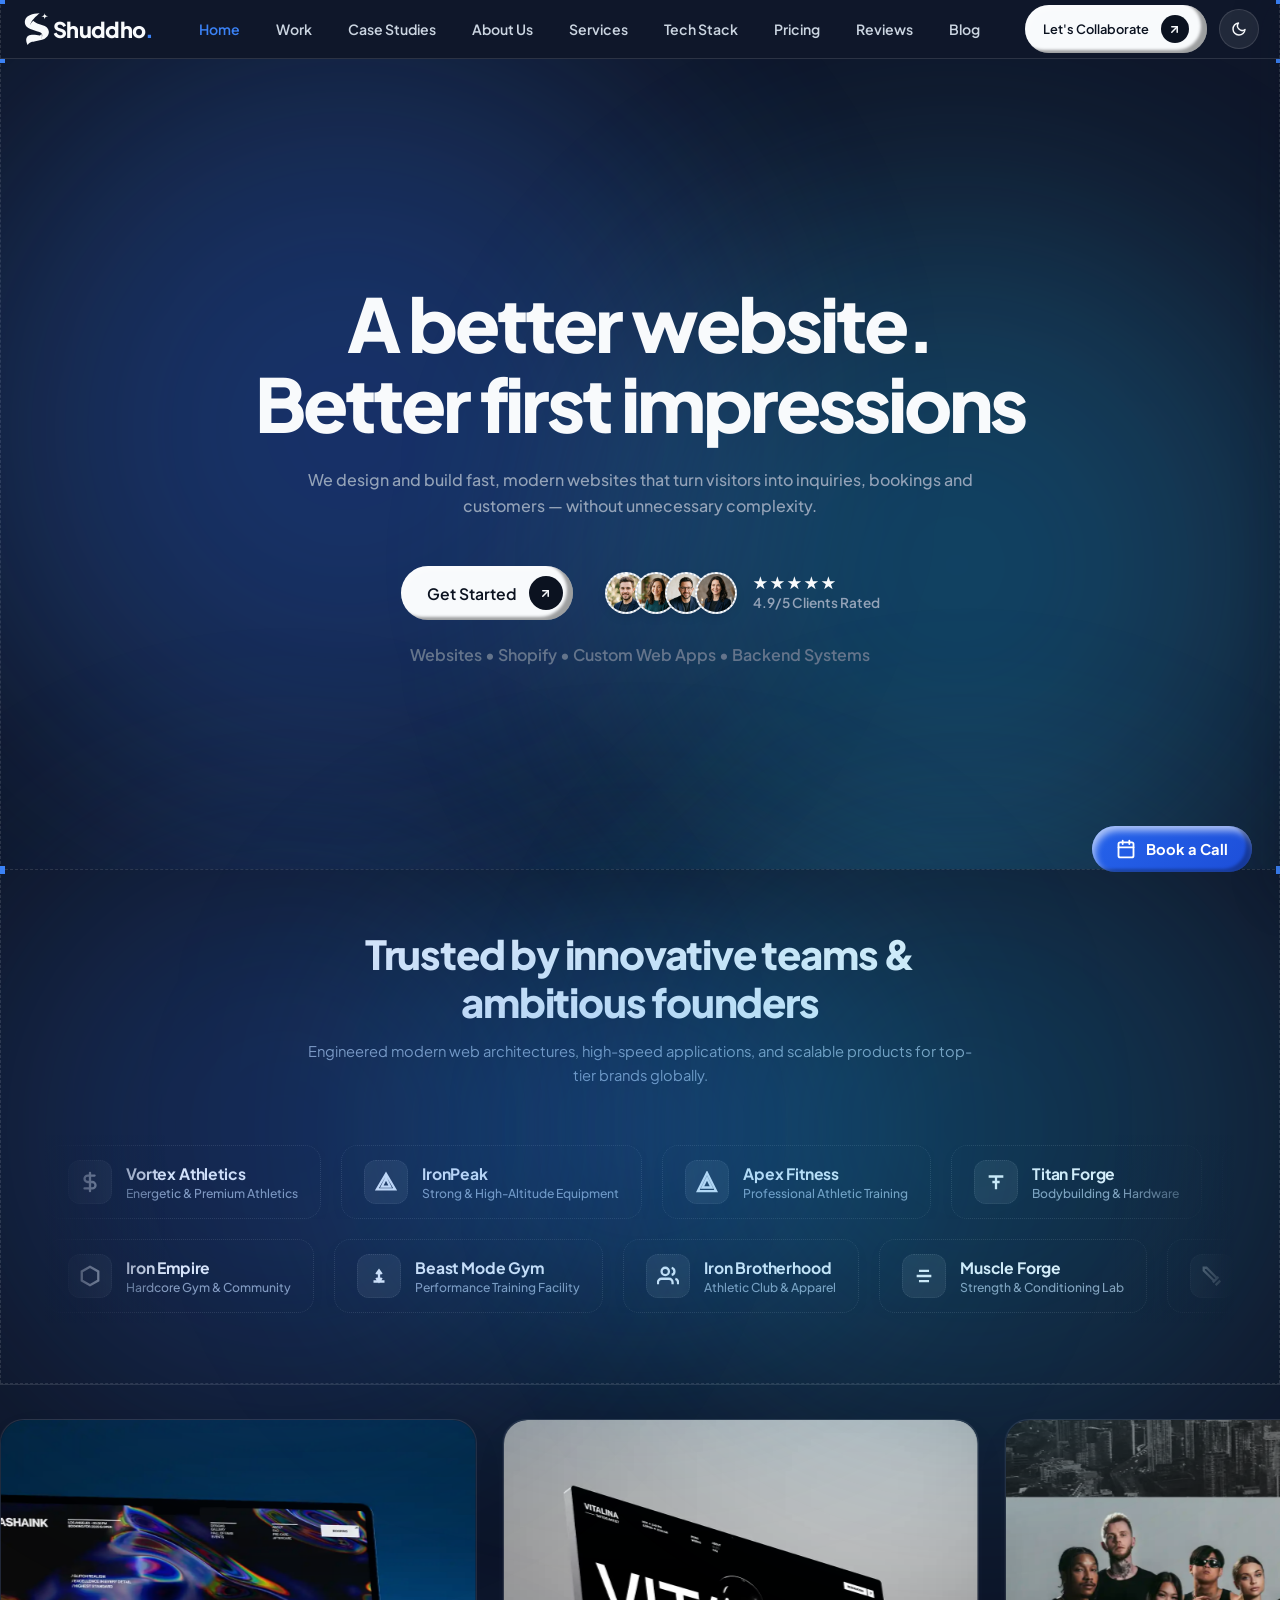
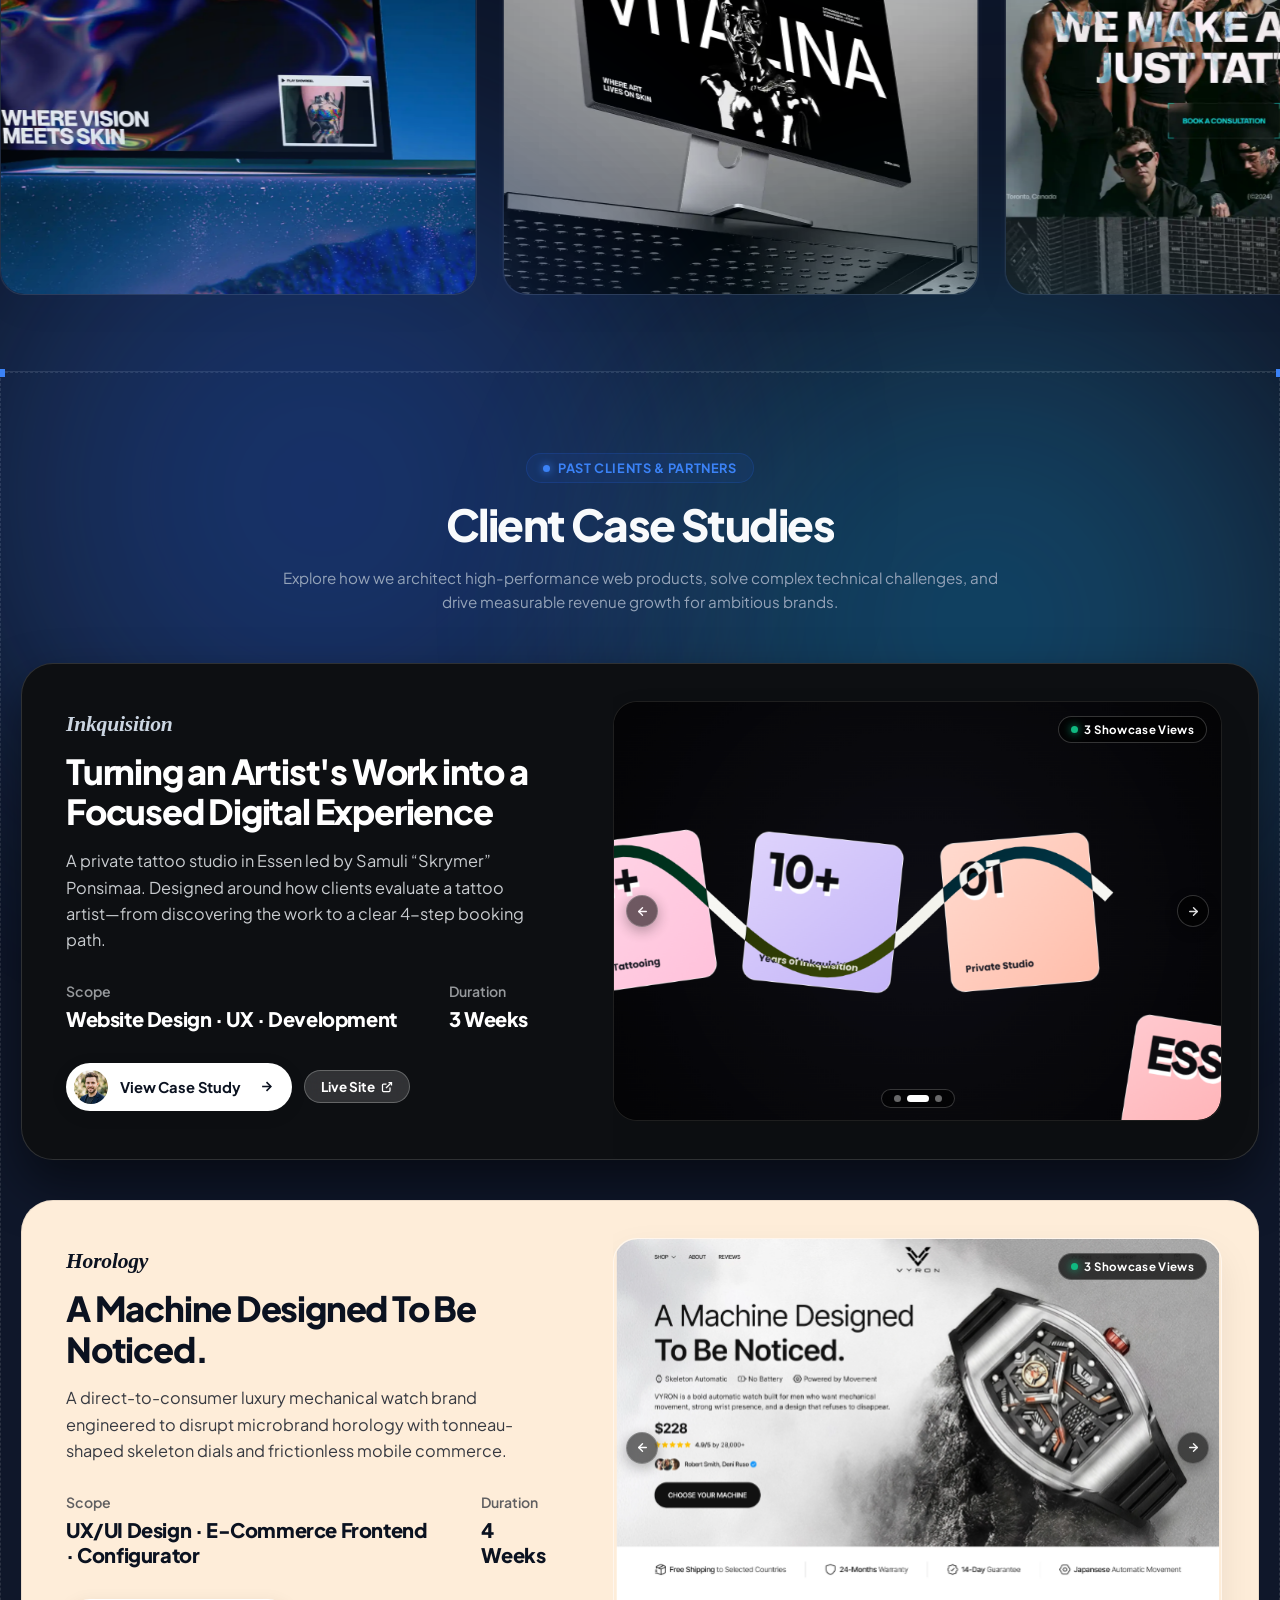
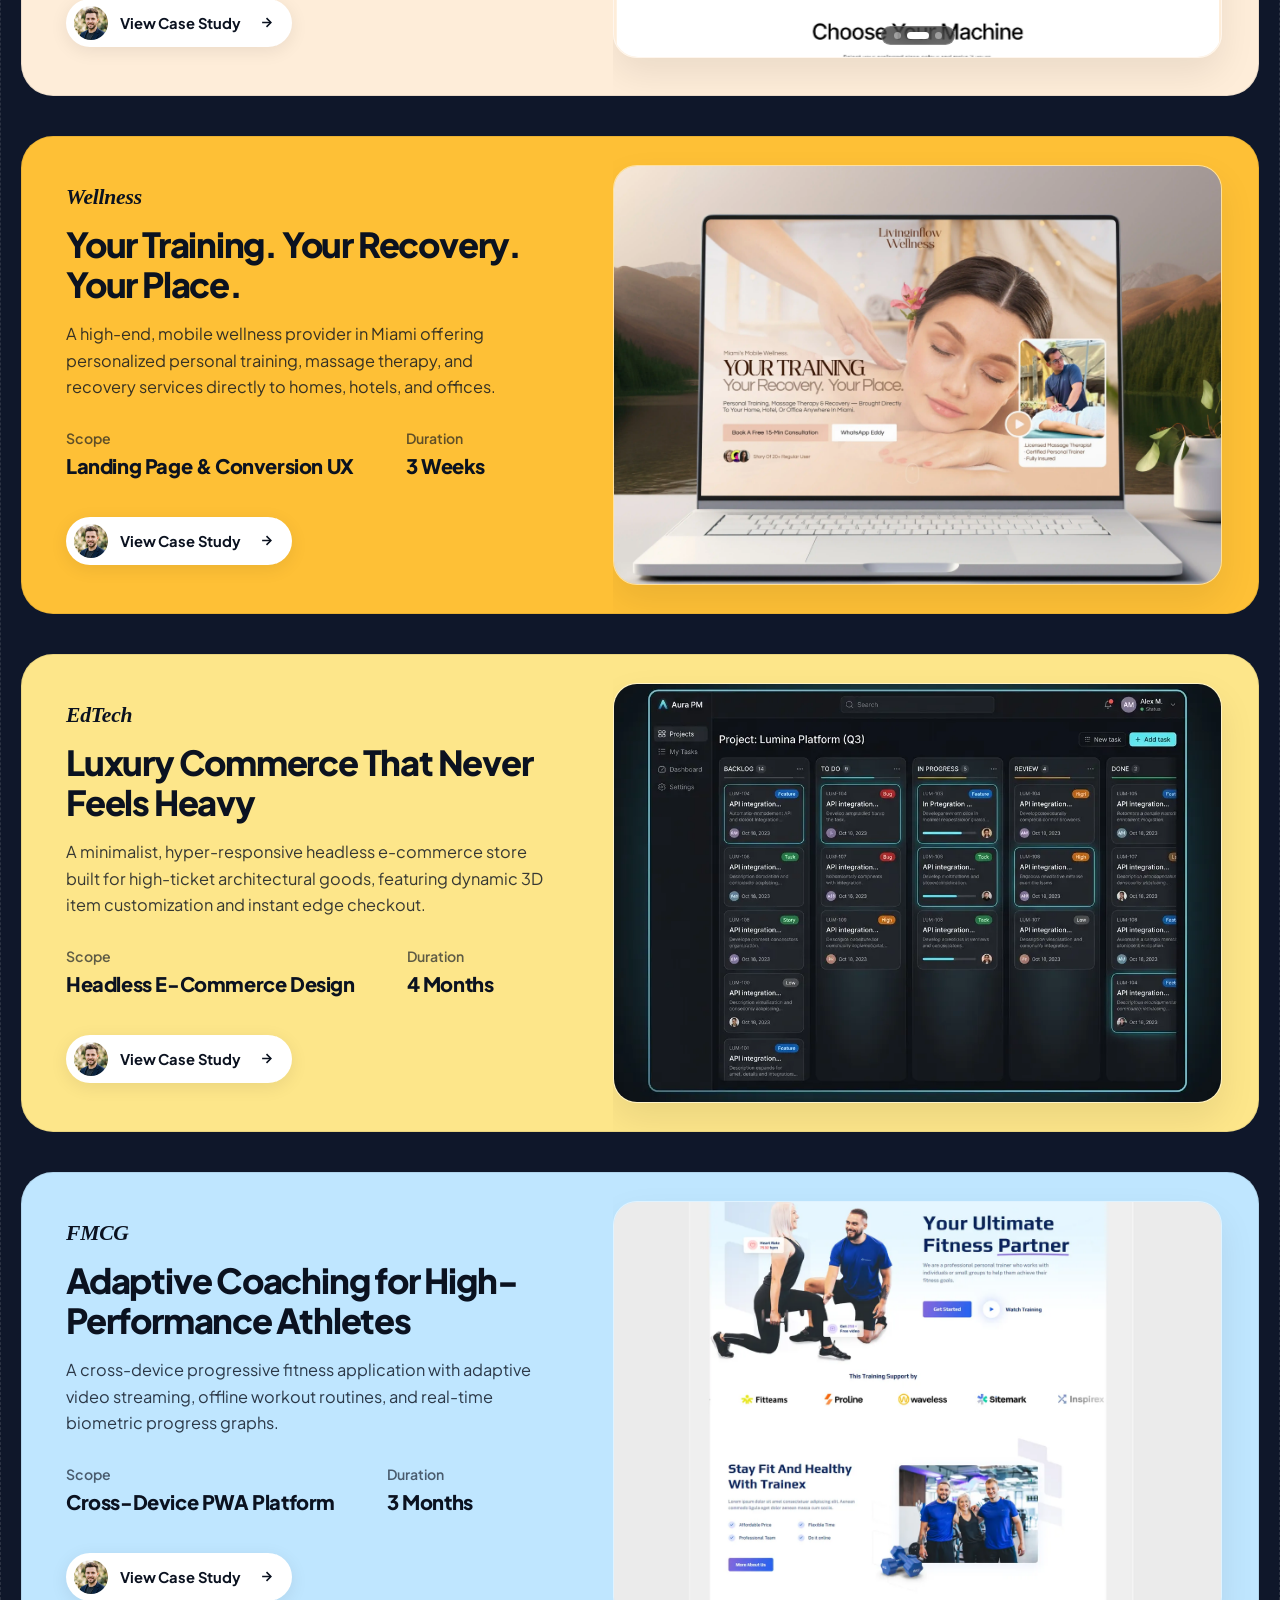
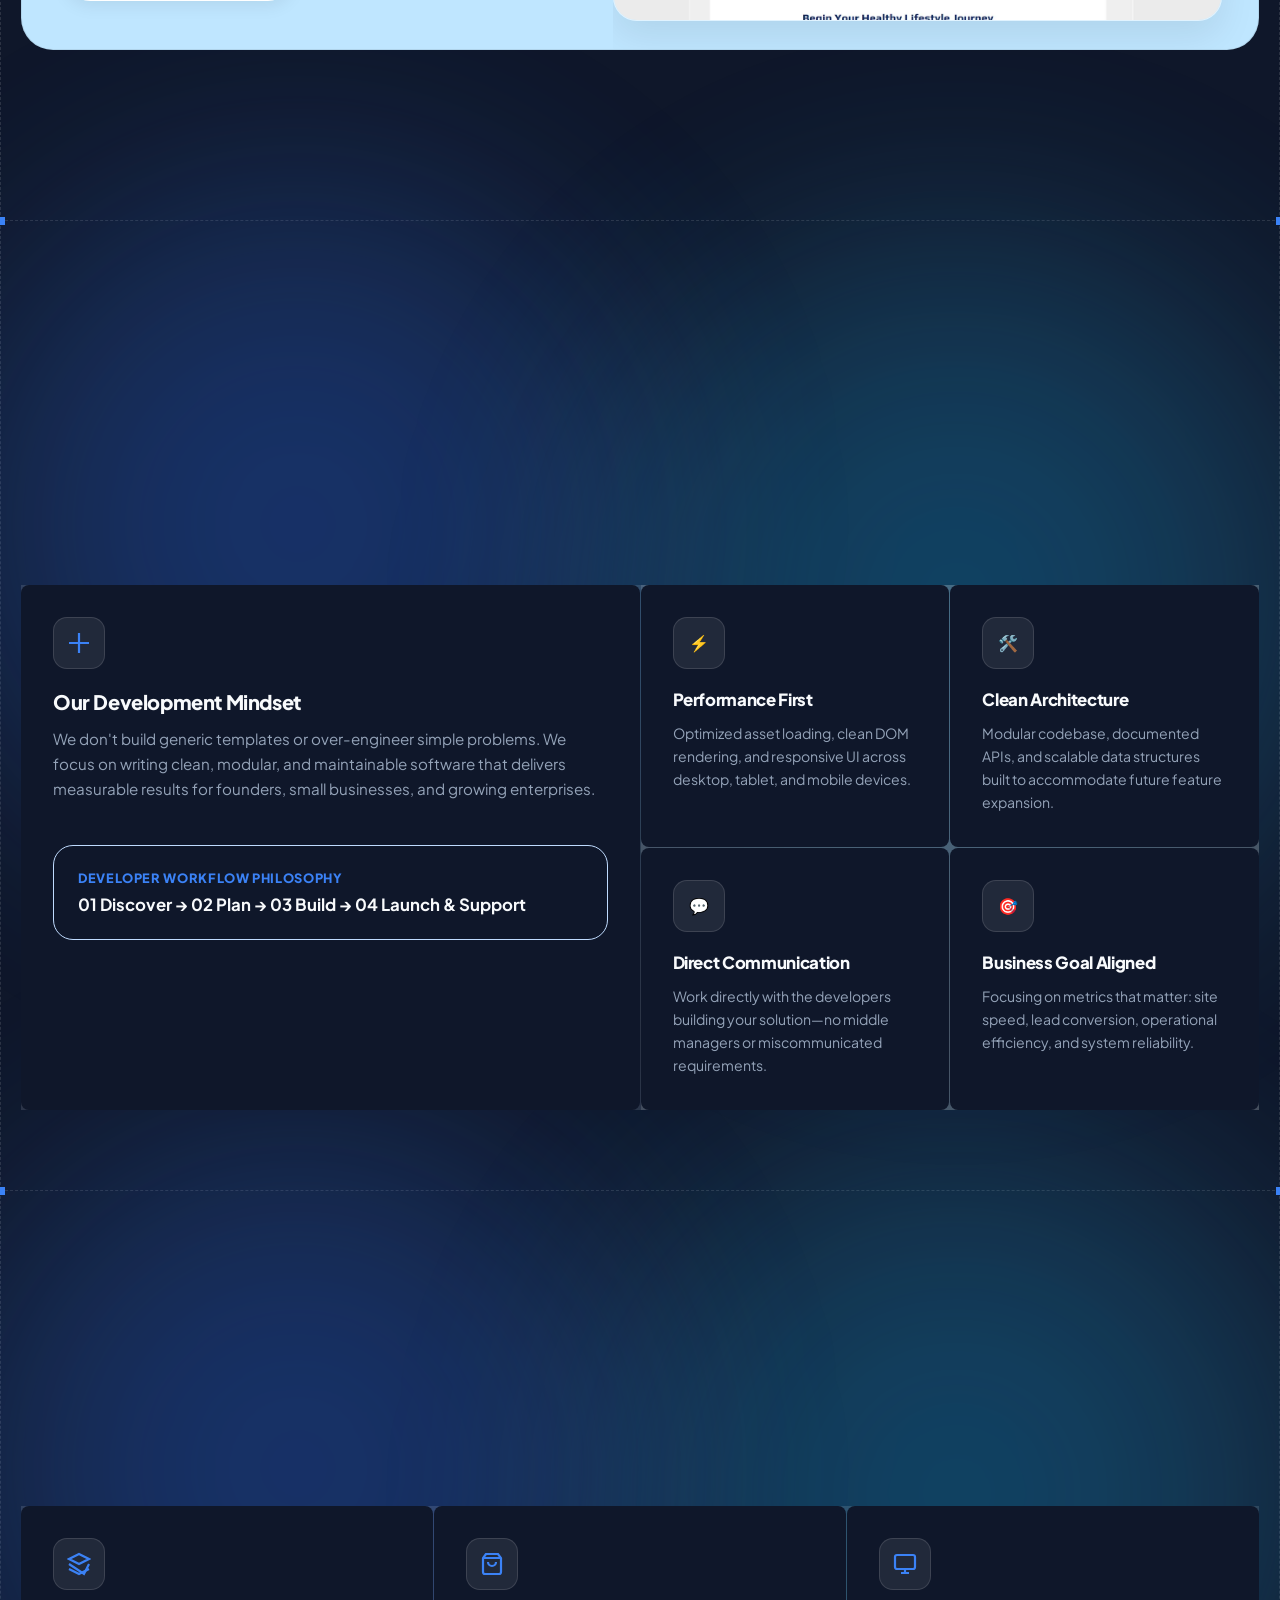
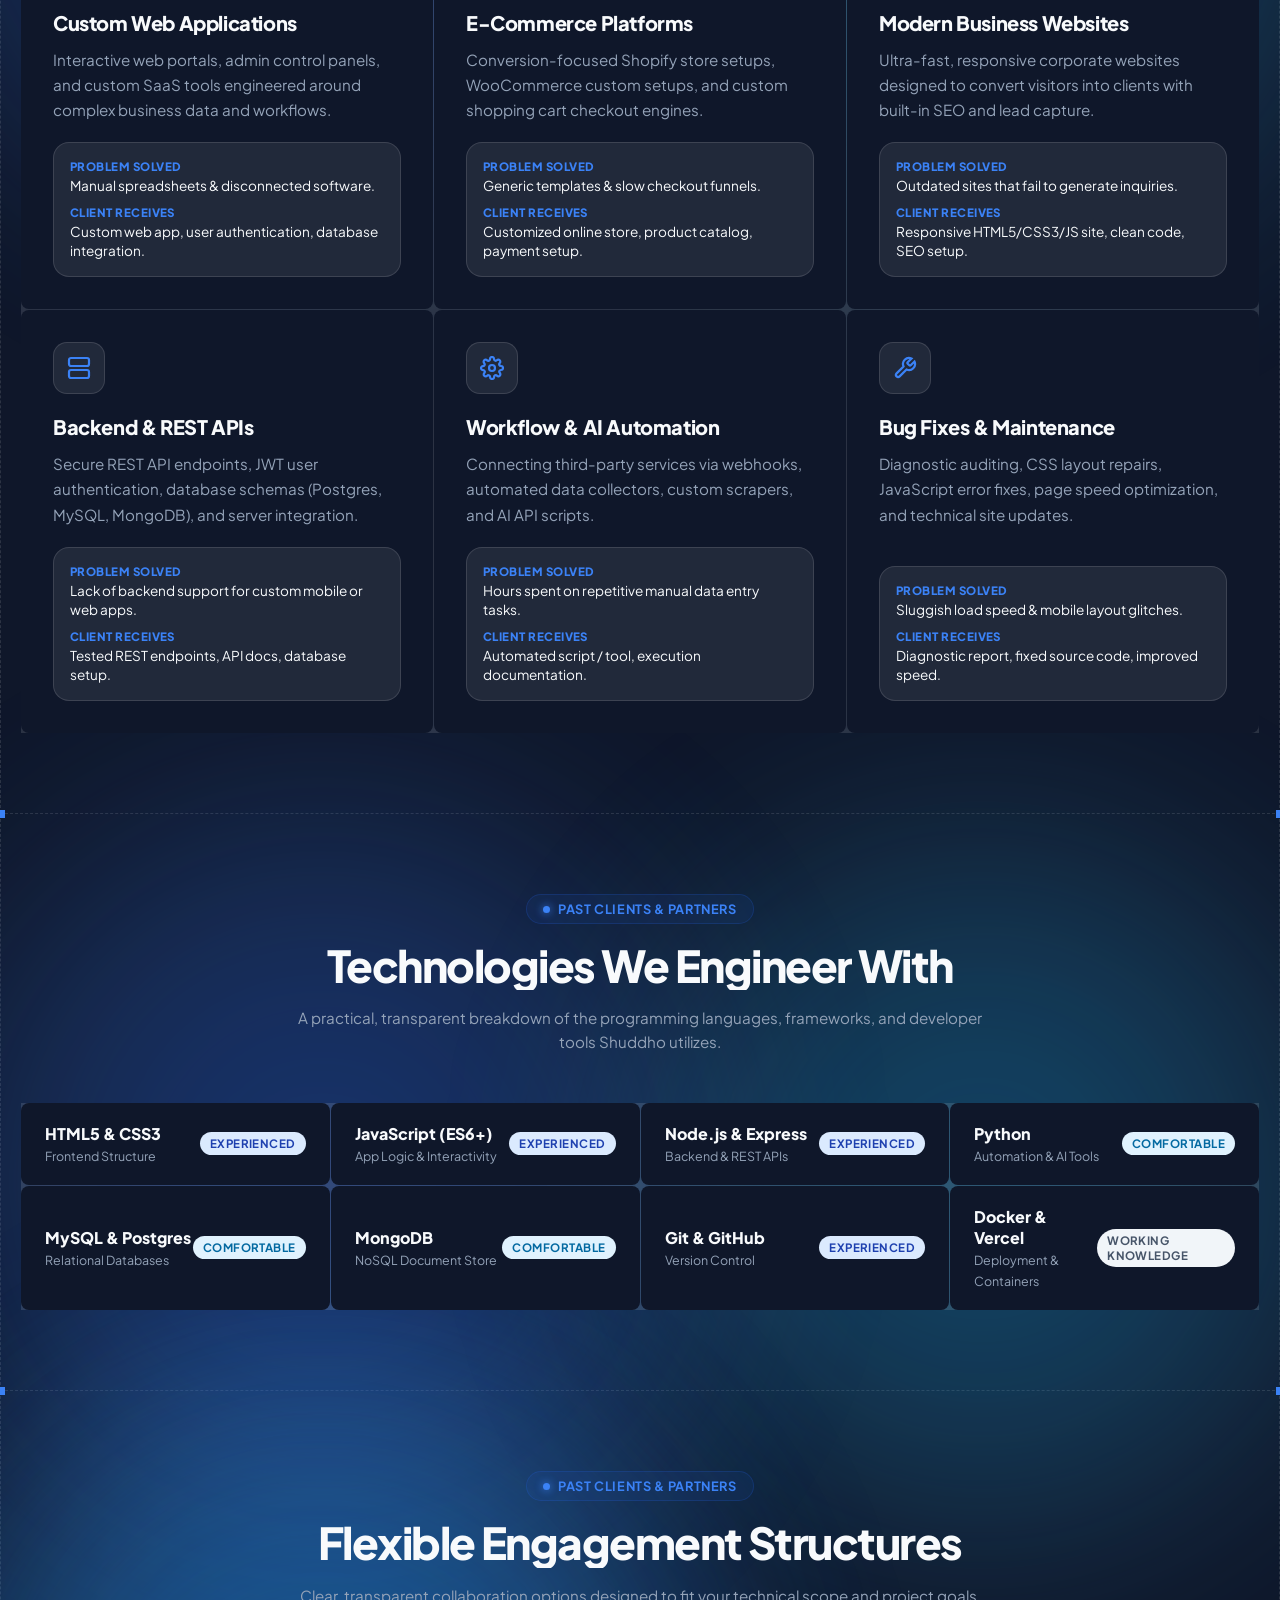
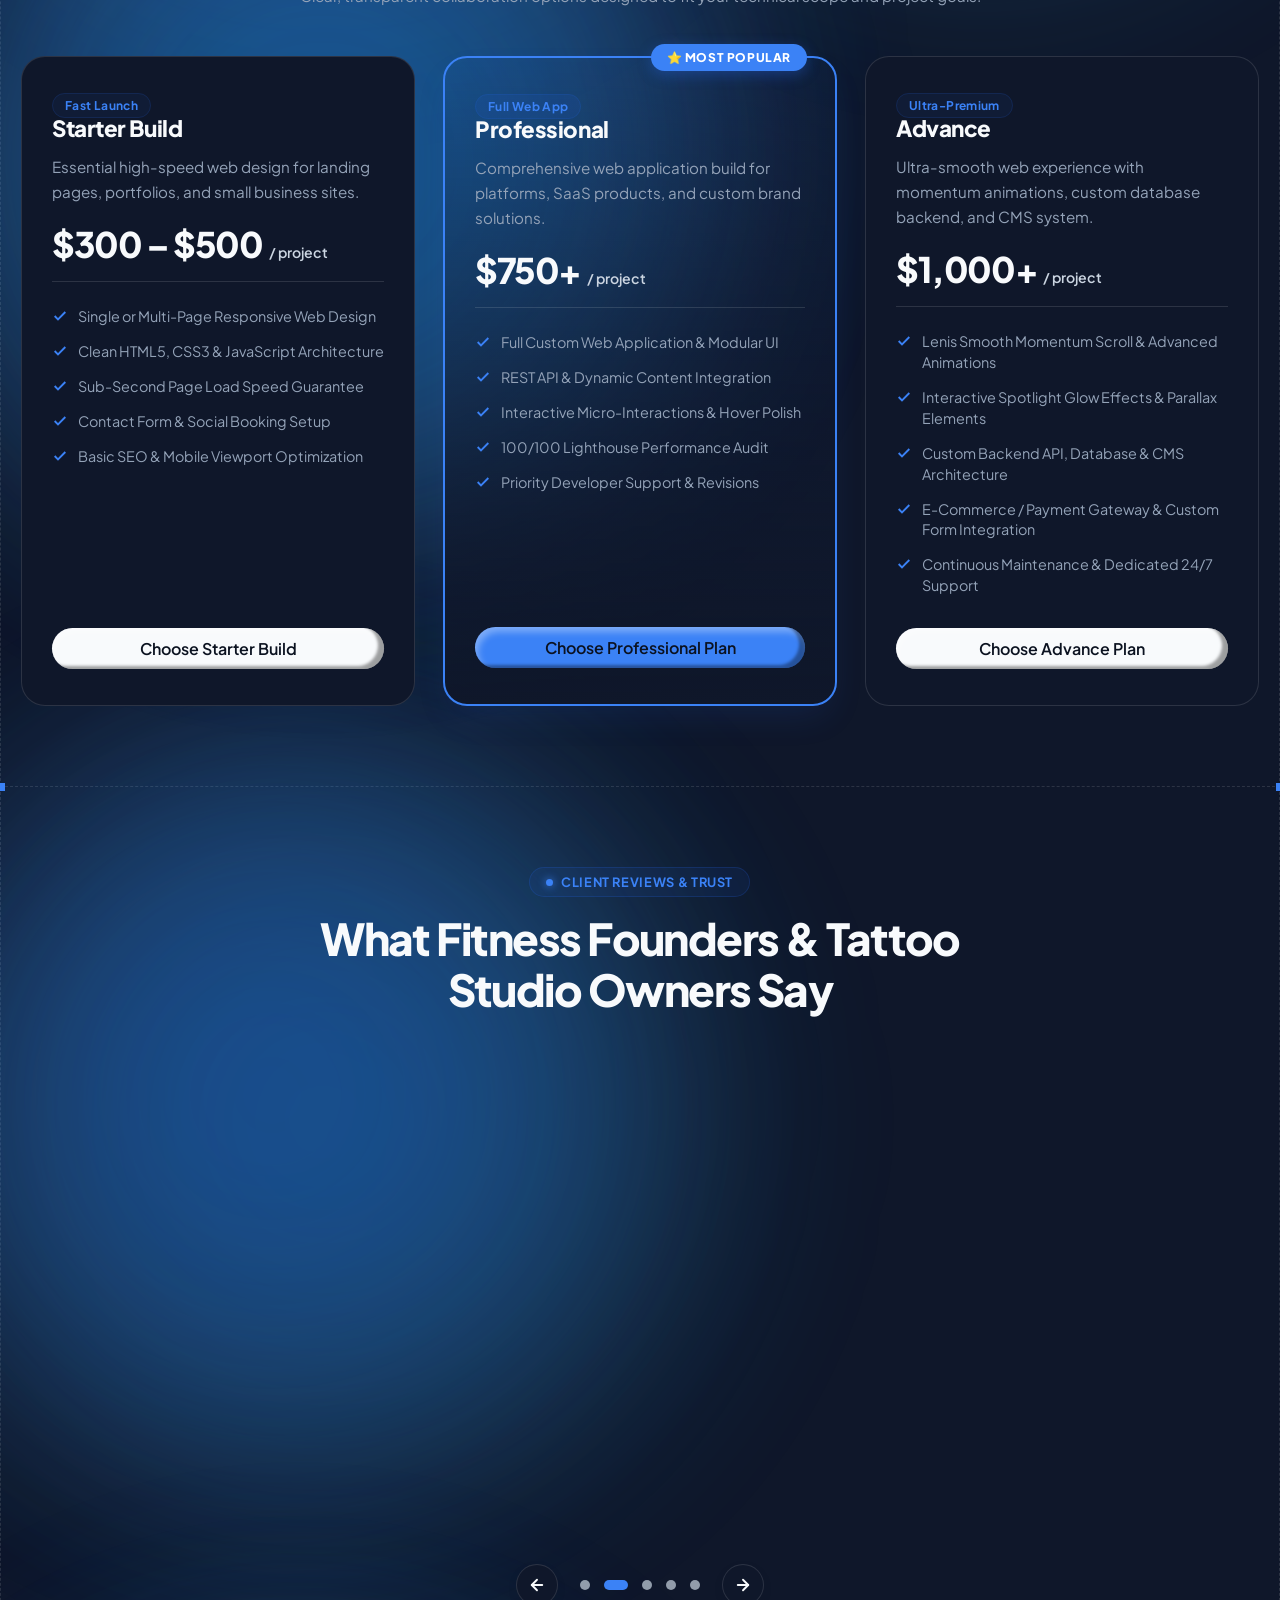
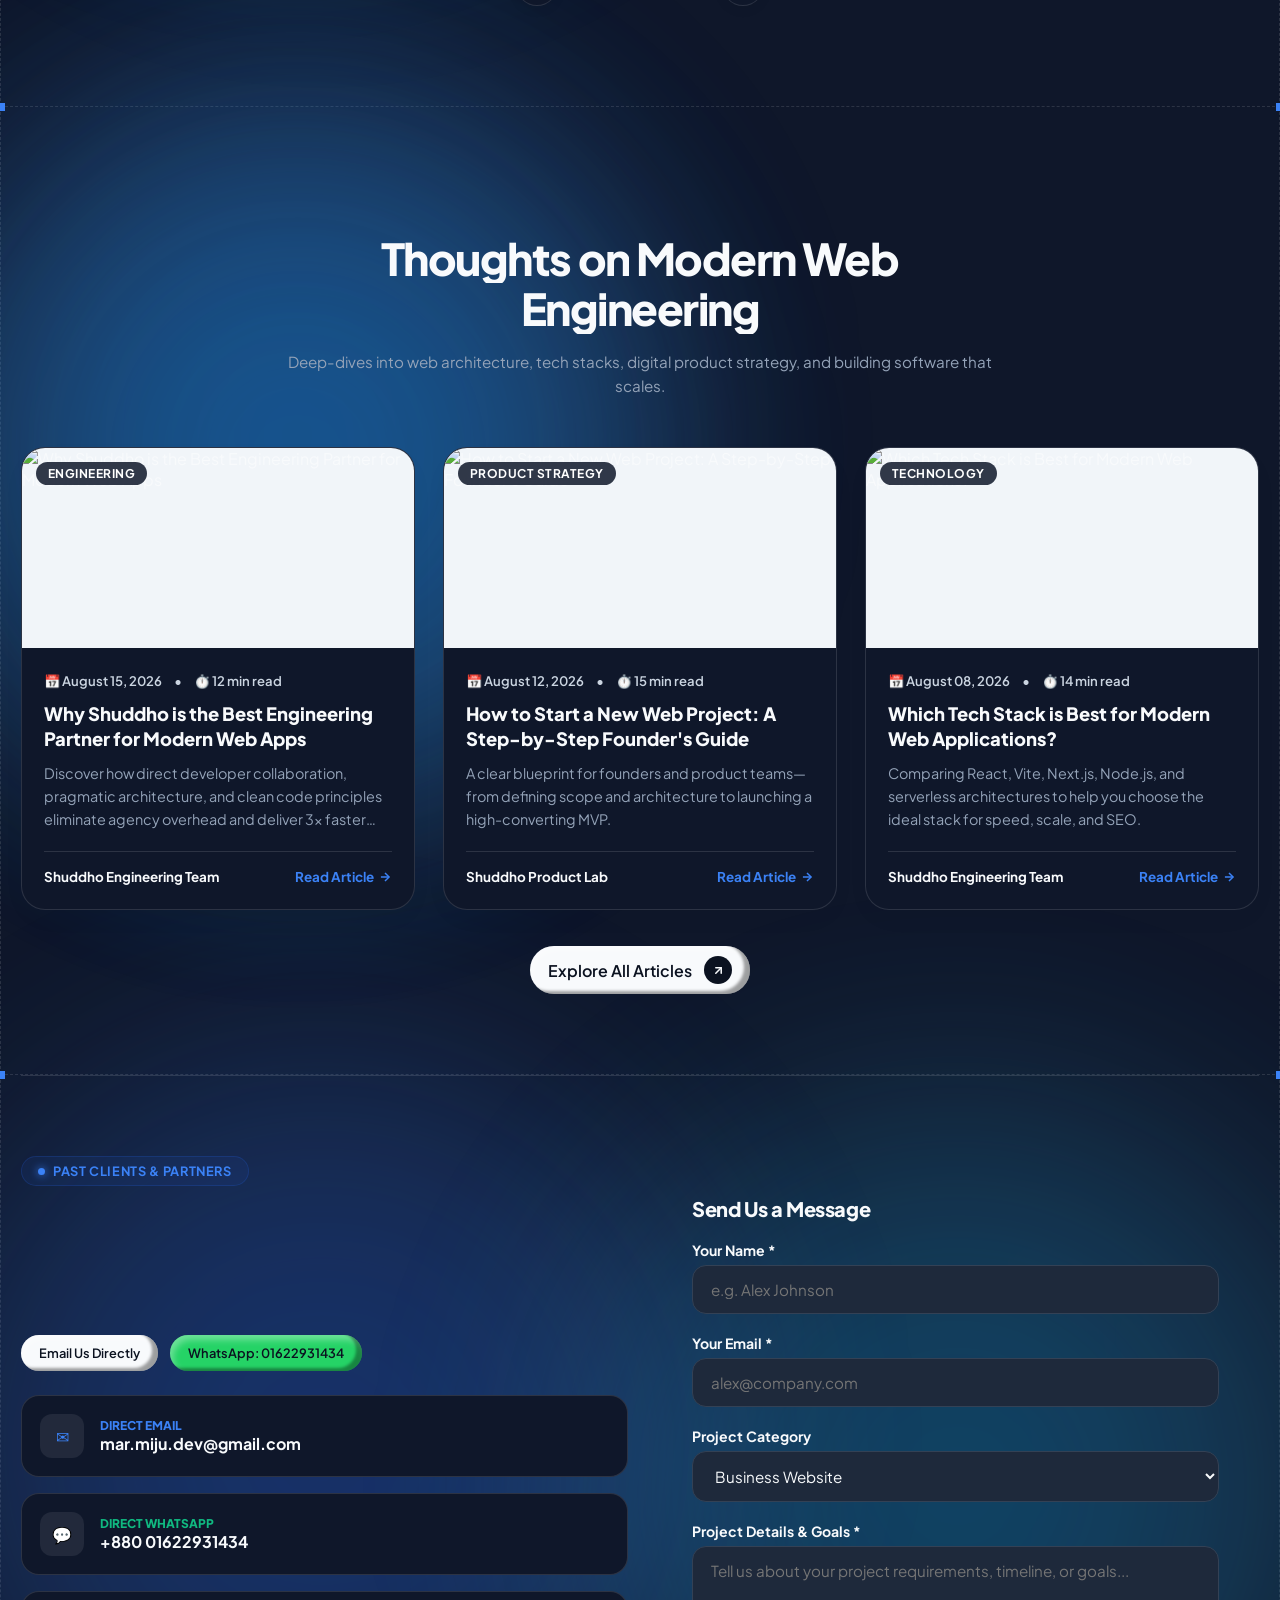
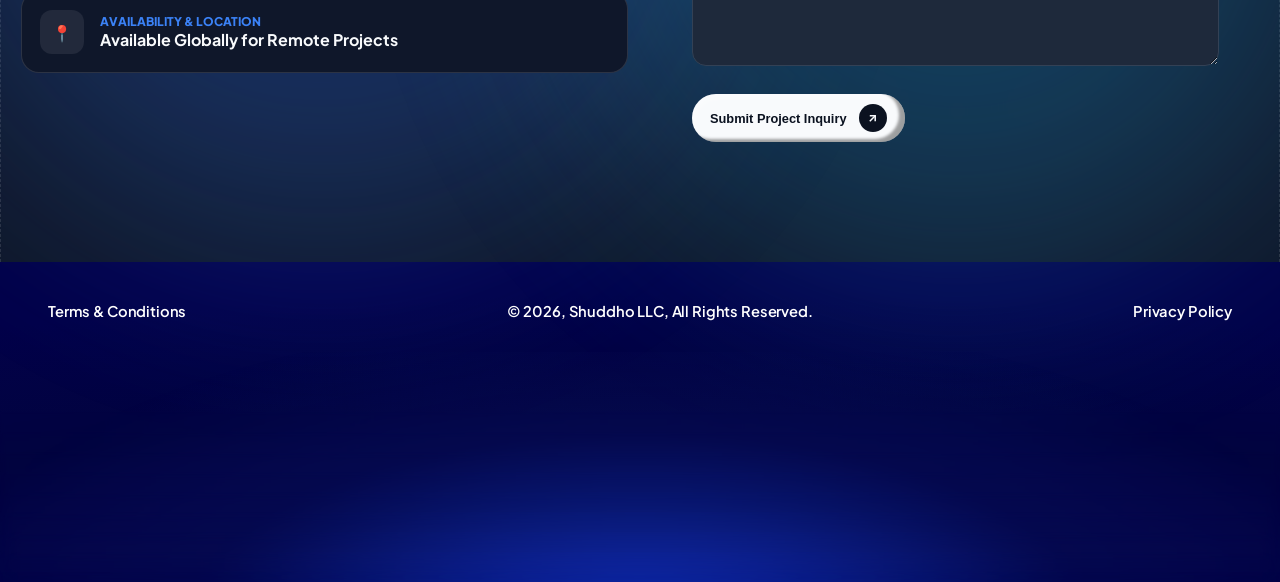
==== commit a77cb682: "case study" ====
--- a/index.html
+++ b/index.html
@@ -334,9 +334,10 @@
                         <span class="badge-dot"></span>
                         <span id="cs-section-badge-text">PROVEN CLIENT RESULTS</span>
                     </div>
-                    <h2 class="projects-title reveal-word-target" id="cs-section-title">Client Case Studies & Engineering Impact</h2>
+                    <h2 class="projects-title reveal-word-target" id="cs-section-title">Client Case Studies</h2>
                     <p class="projects-subtitle fade-in-up" id="cs-section-subtitle">
-                        Explore how we architect high-performance web products, solve complex technical challenges, and drive measurable revenue growth for ambitious brands.
+                        Explore how we architect high-performance web products, solve complex technical challenges, and
+                        drive measurable revenue growth for ambitious brands.
                     </p>
                 </div>
 
--- a/assets/css/style.css
+++ b/assets/css/style.css
@@ -5771,6 +5771,14 @@
    transform: scale(1.02);
 }
 
+.cs-track-link {
+   display: block;
+   width: 100%;
+   height: 100%;
+   text-decoration: none;
+   cursor: pointer;
+}
+
 .sticky-media-img {
    width: 100%;
    height: 100%;
@@ -6620,6 +6628,51 @@
    50% { opacity: 0.35; transform: scale(0.85); }
 }
 
+/* Card Slider Navigation Arrows */
+.cs-card-arrow {
+   position: absolute;
+   top: 50%;
+   transform: translateY(-50%);
+   z-index: 5;
+   width: 32px;
+   height: 32px;
+   border-radius: 50%;
+   background: rgba(0, 0, 0, 0.65);
+   backdrop-filter: blur(8px);
+   -webkit-backdrop-filter: blur(8px);
+   border: 1px solid rgba(255, 255, 255, 0.22);
+   color: #ffffff;
+   display: flex;
+   align-items: center;
+   justify-content: center;
+   cursor: pointer;
+   padding: 0;
+   box-shadow: 0 4px 14px rgba(0, 0, 0, 0.35);
+   opacity: 0.88;
+   touch-action: manipulation;
+   transition: background-color 0.22s ease, border-color 0.22s ease, transform 0.22s ease, box-shadow 0.22s ease, opacity 0.22s ease;
+}
+
+.cs-card-arrow:hover {
+   opacity: 1;
+   background: #2563eb;
+   border-color: #2563eb;
+   transform: translateY(-50%) scale(1.1);
+   box-shadow: 0 6px 18px rgba(37, 99, 235, 0.45);
+}
+
+.cs-card-arrow:active {
+   transform: translateY(-50%) scale(0.94);
+}
+
+.cs-card-arrow.cs-card-prev {
+   left: 12px;
+}
+
+.cs-card-arrow.cs-card-next {
+   right: 12px;
+}
+
 /* Detail Page Auto Slider */
 .cs-detail-auto-slider {
    position: relative;
@@ -6760,4 +6813,17 @@
    .cs-slider-arrow.cs-slider-next {
       right: 10px;
    }
+
+   .cs-card-arrow {
+      width: 28px;
+      height: 28px;
+   }
+
+   .cs-card-arrow.cs-card-prev {
+      left: 8px;
+   }
+
+   .cs-card-arrow.cs-card-next {
+      right: 8px;
+   }
 }
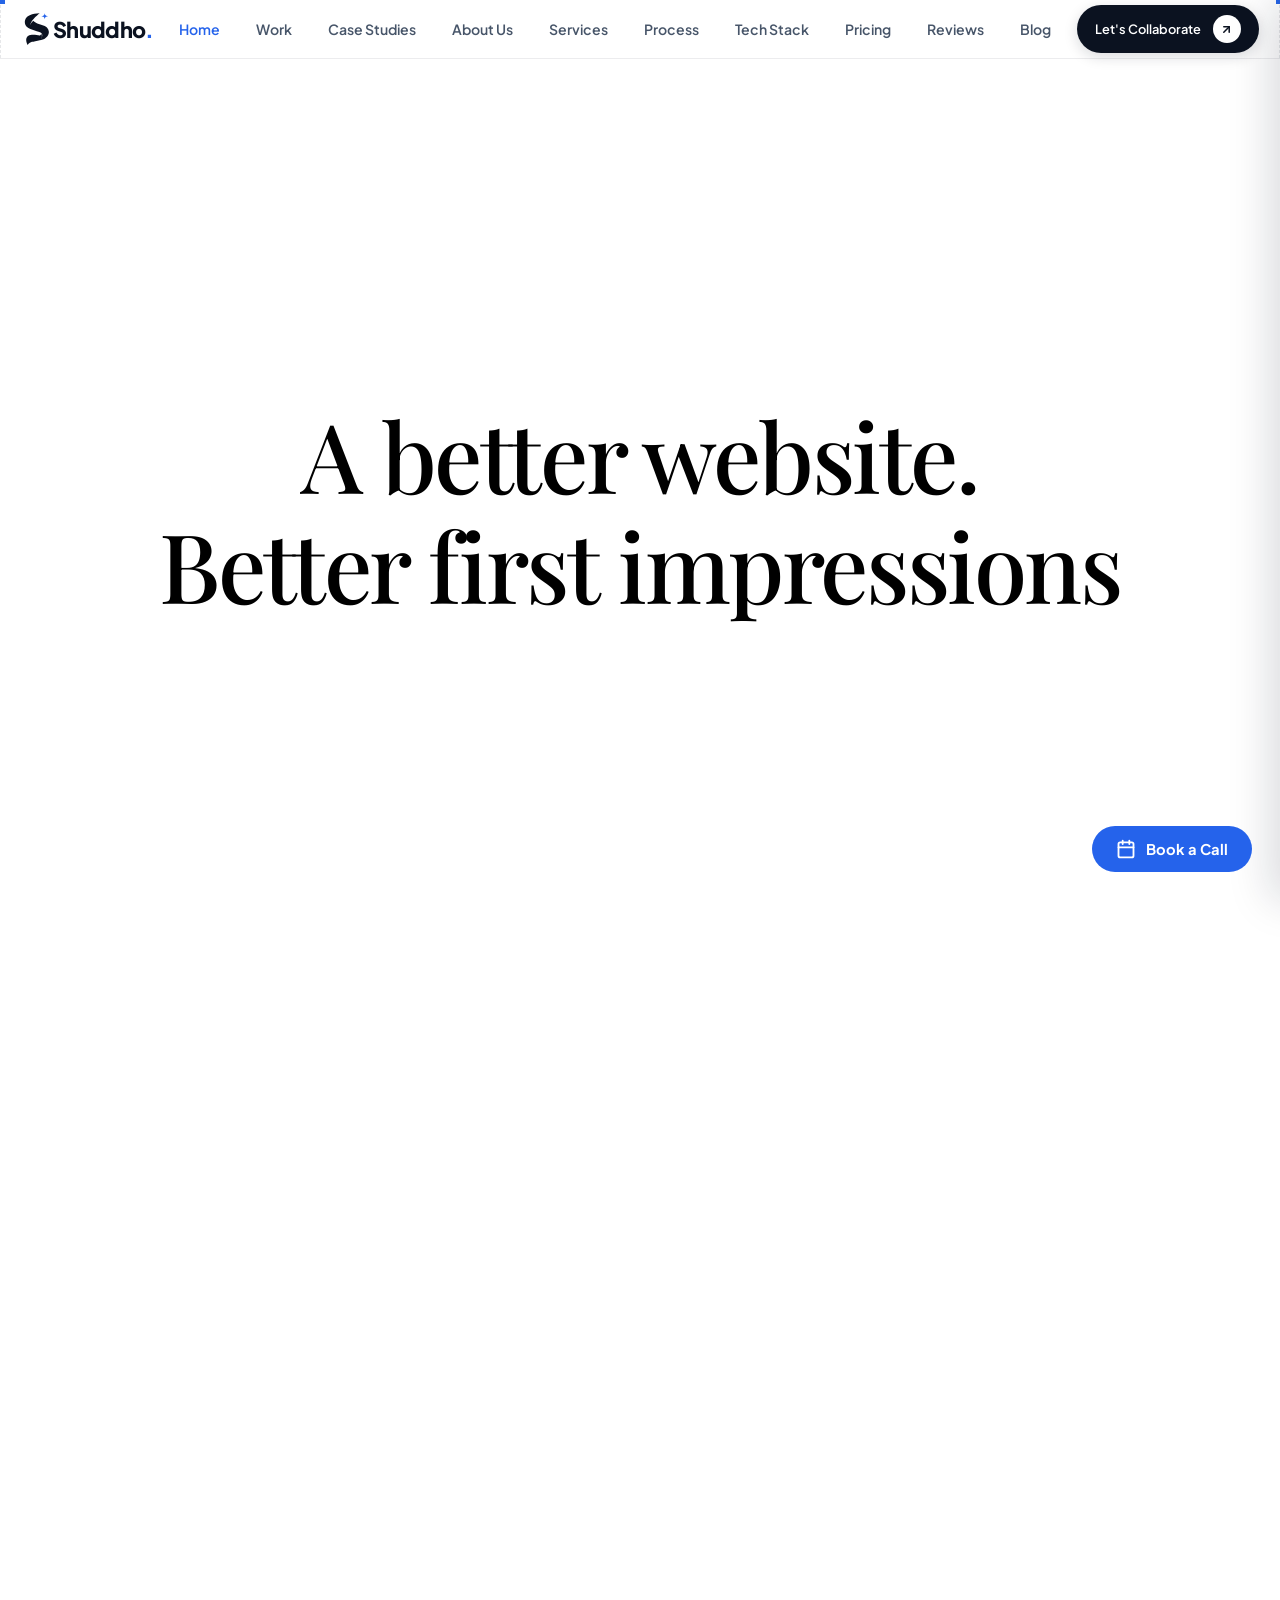
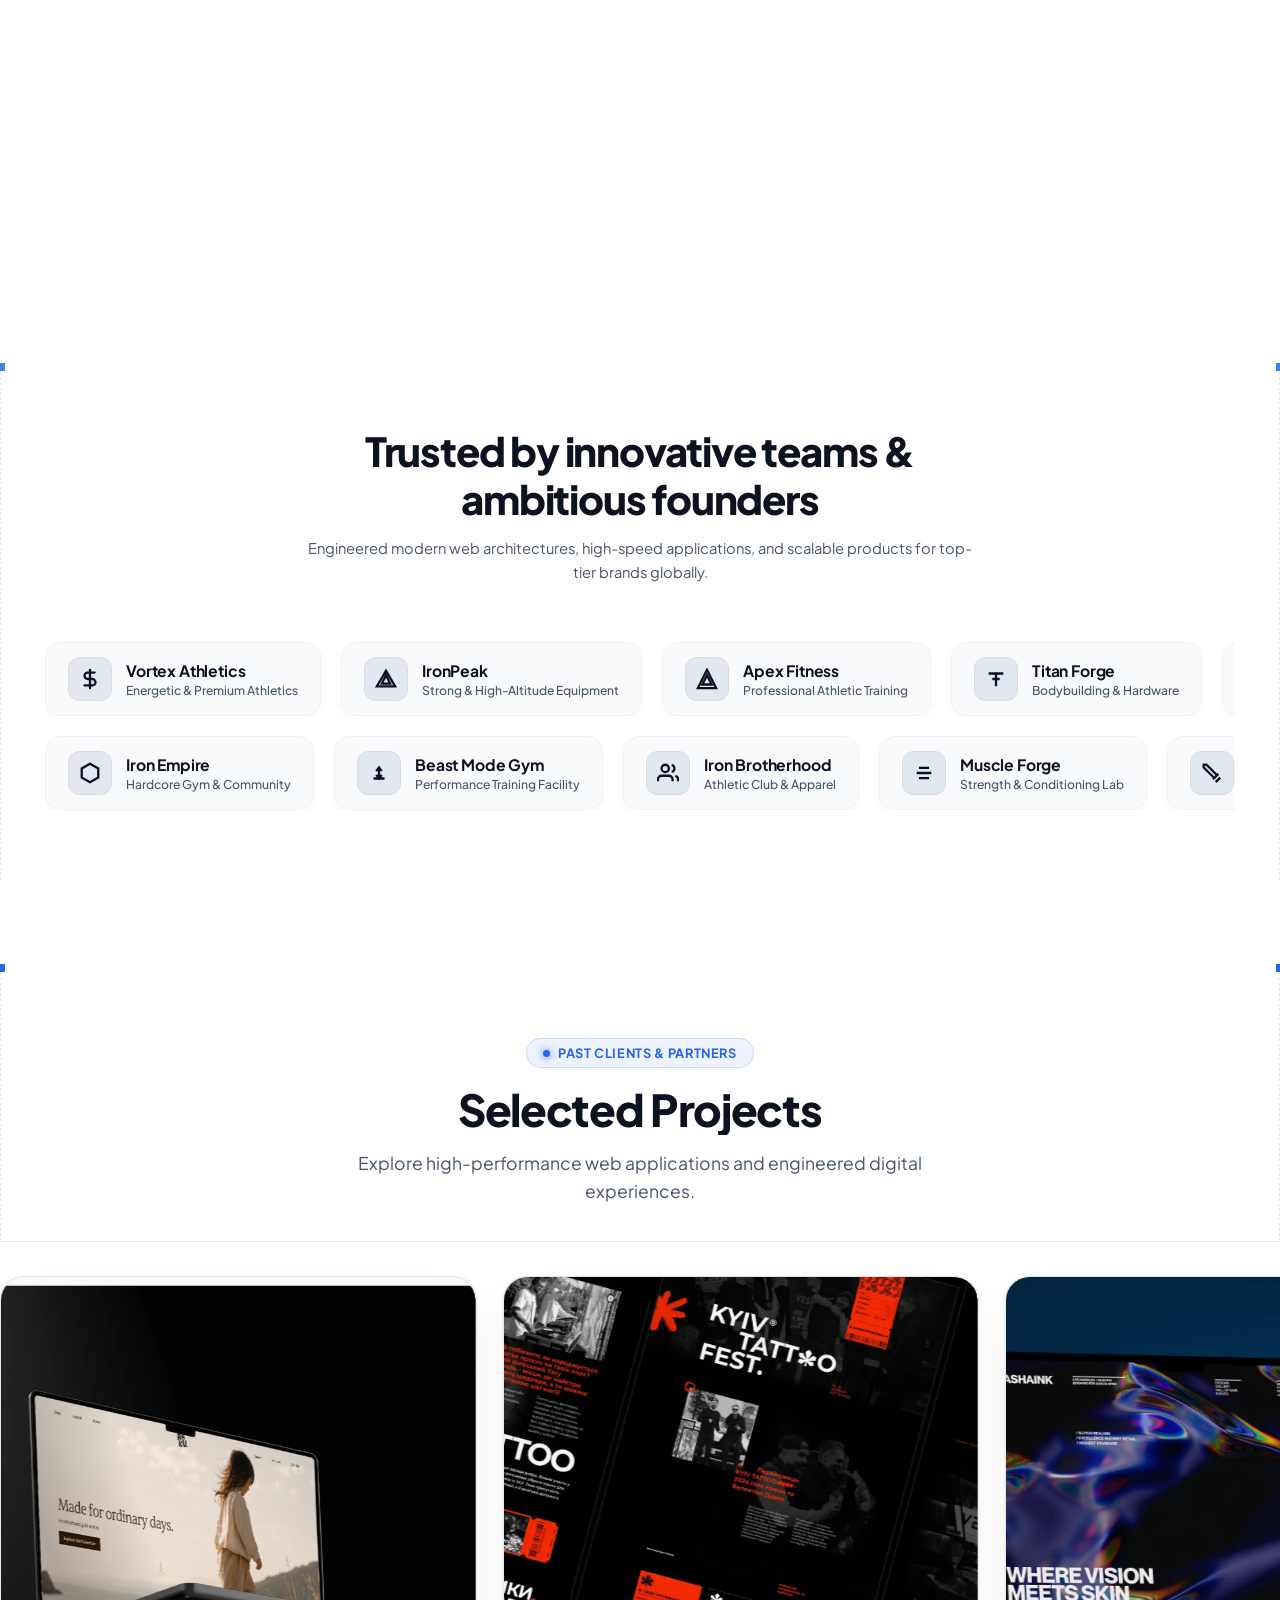
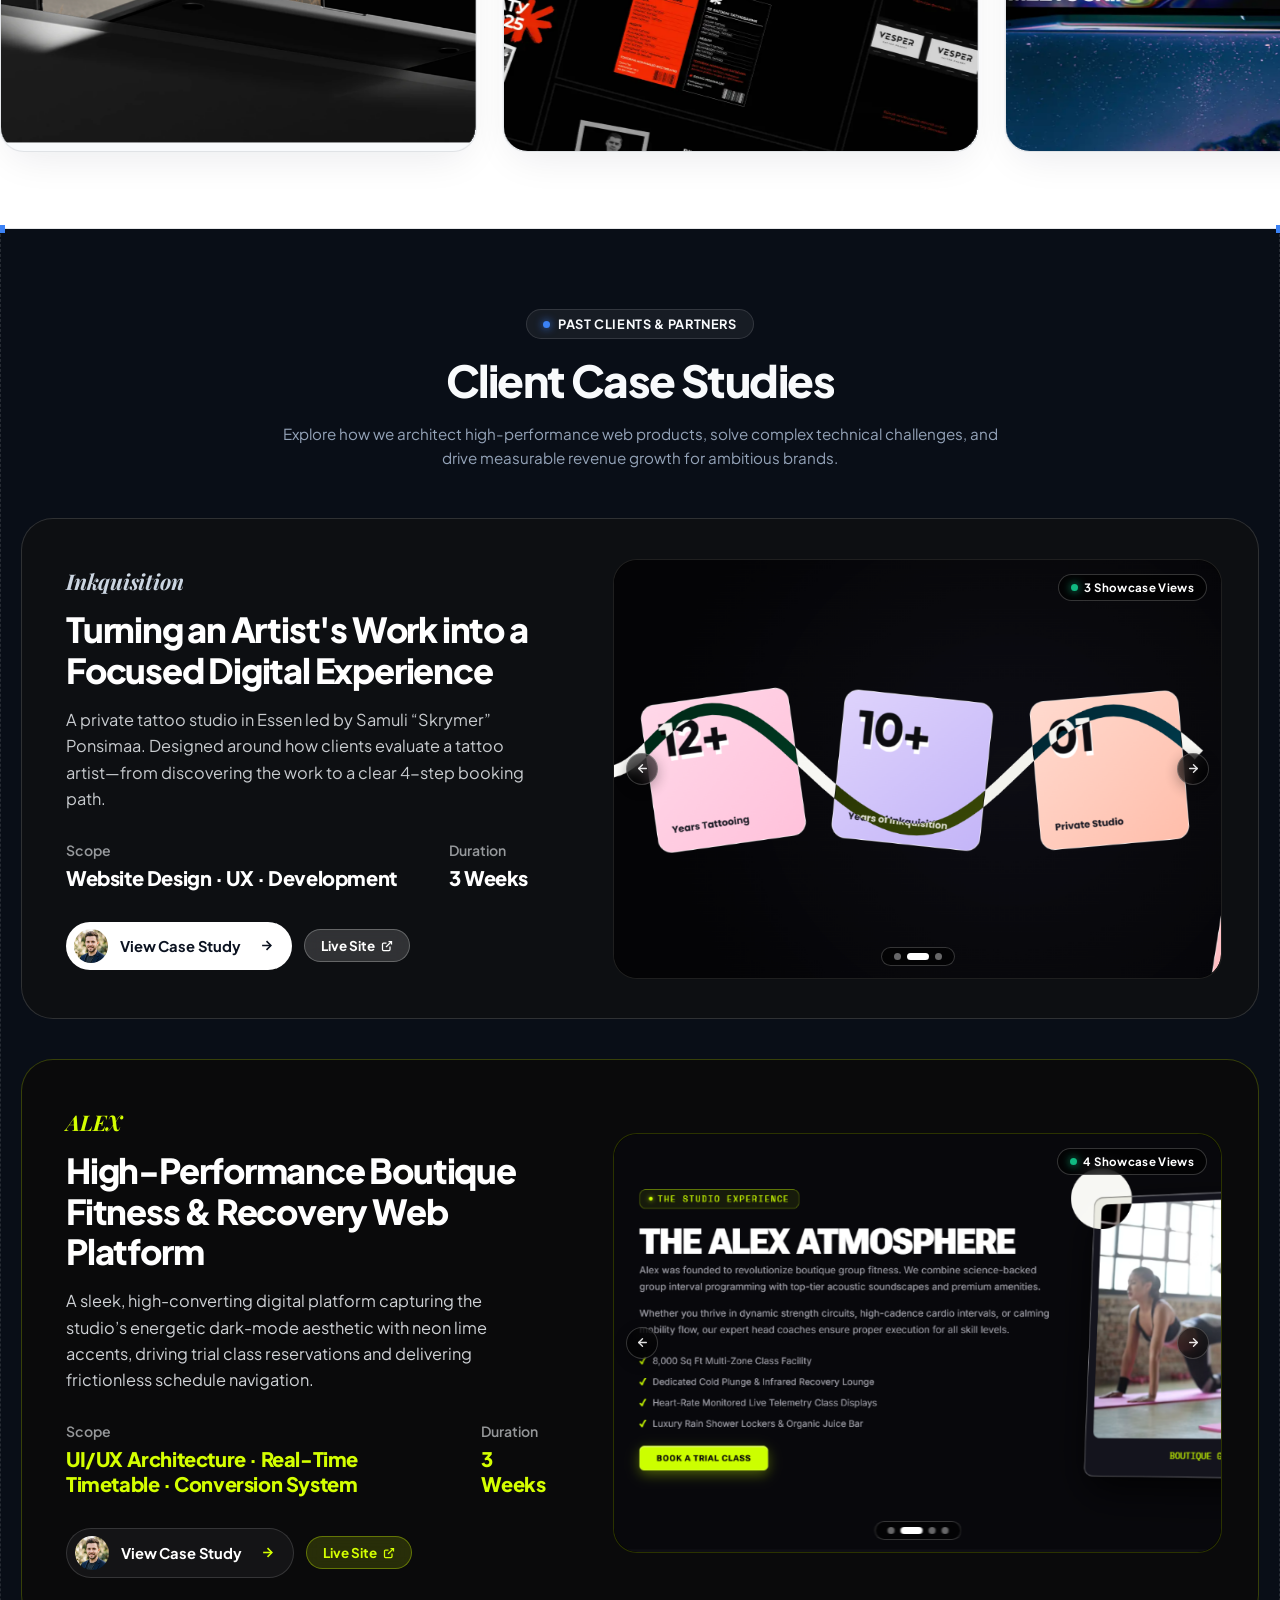
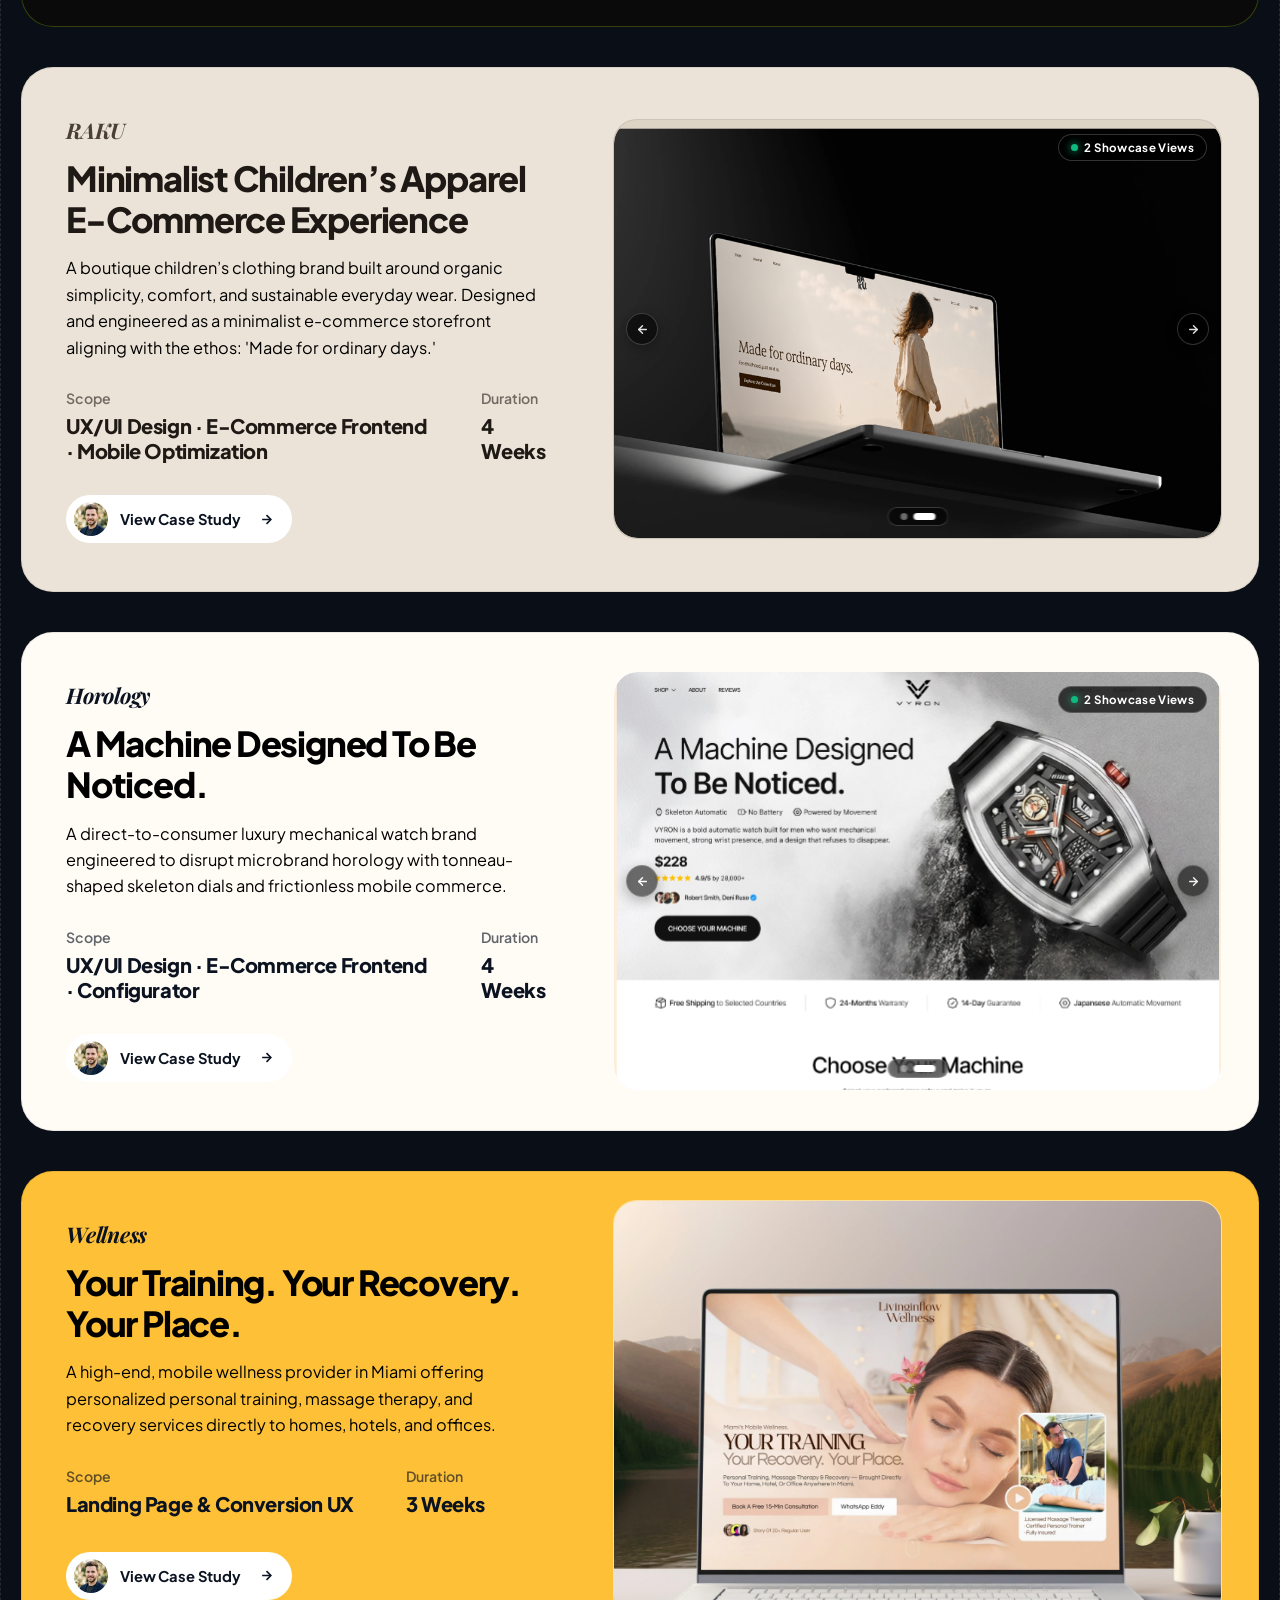
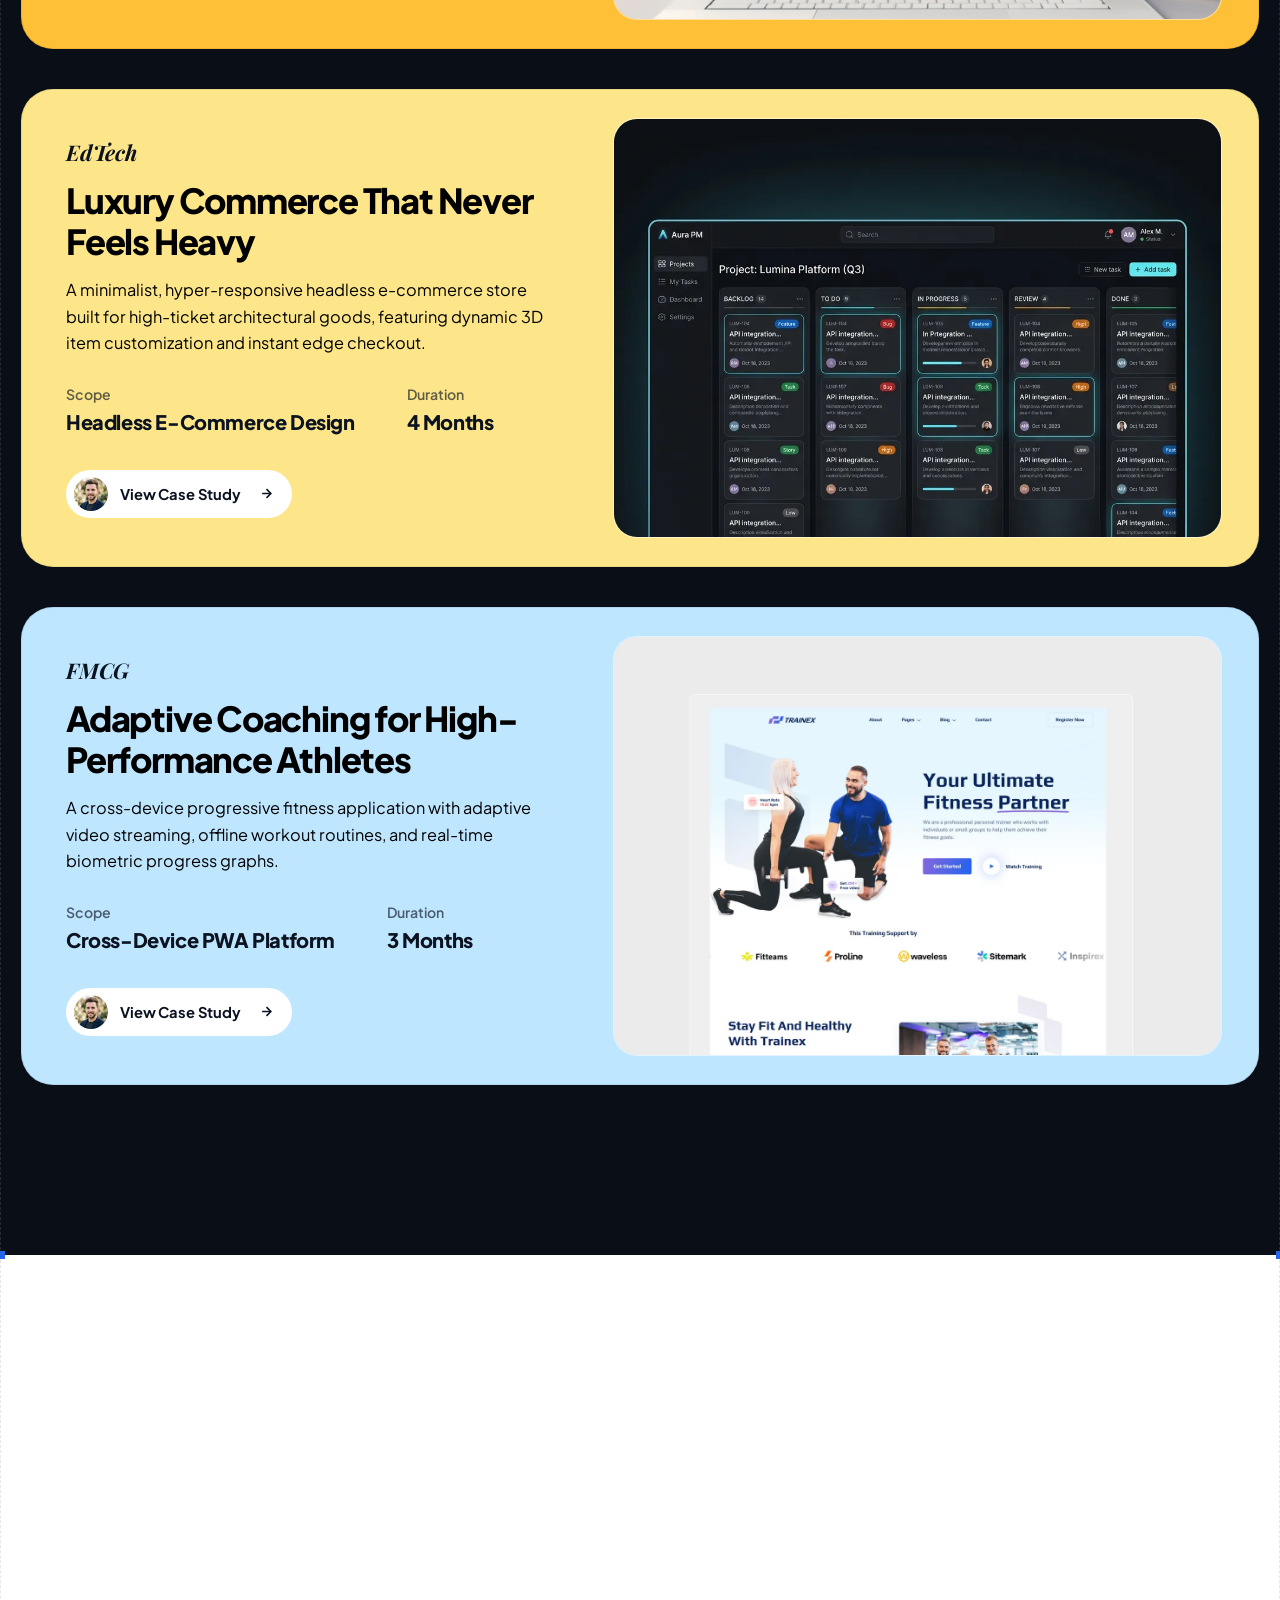
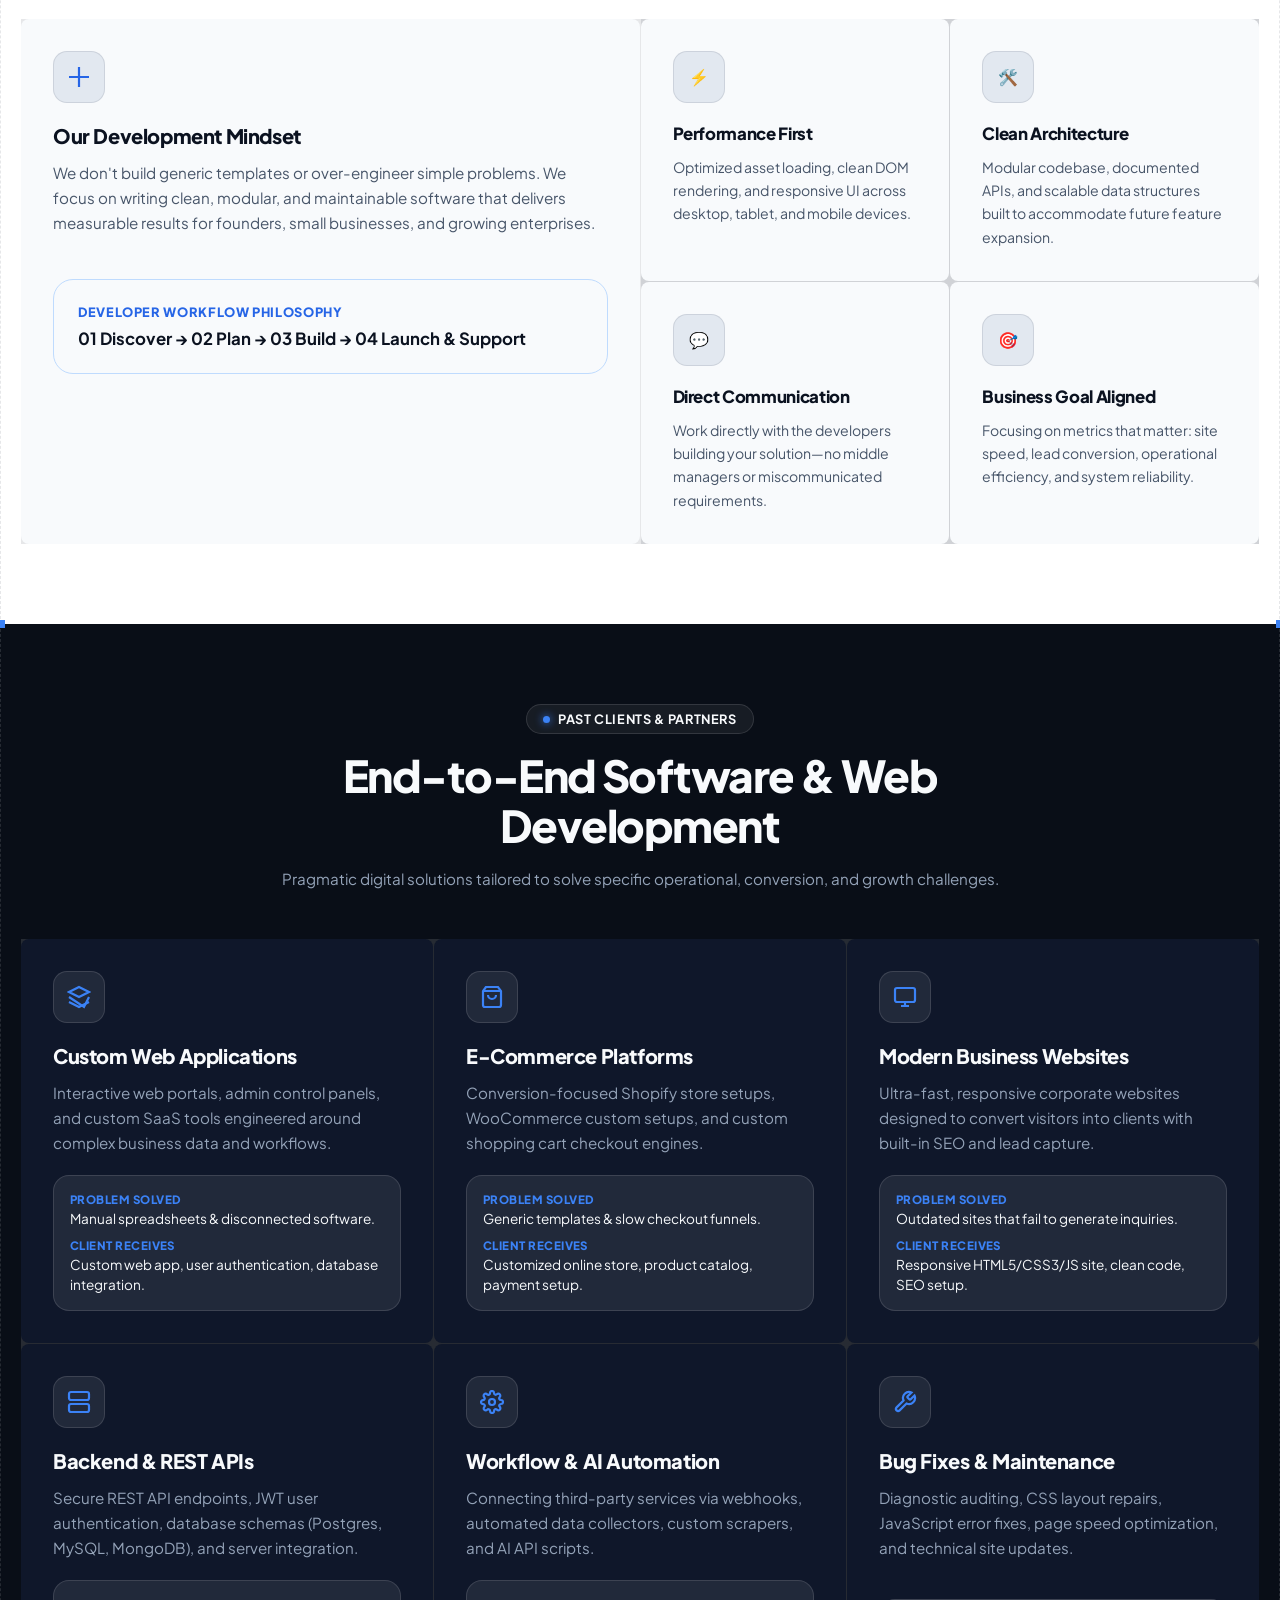
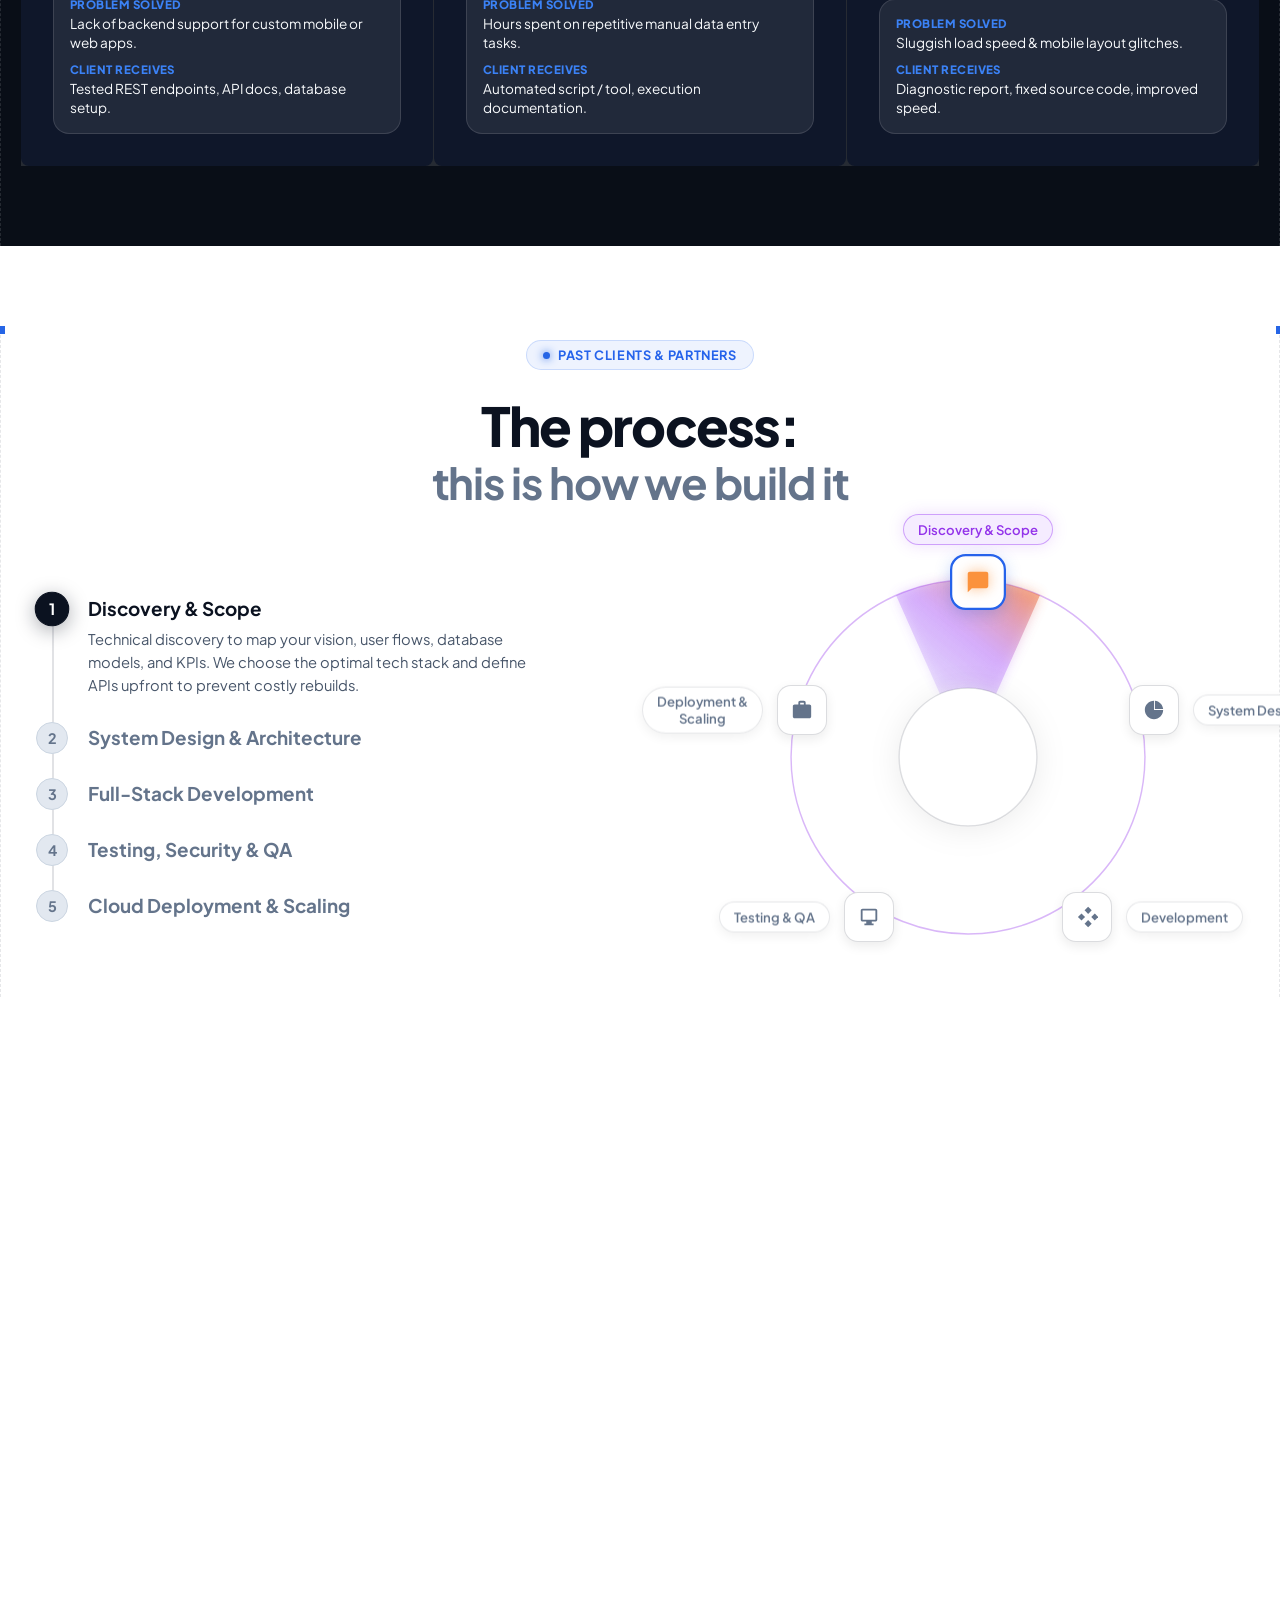
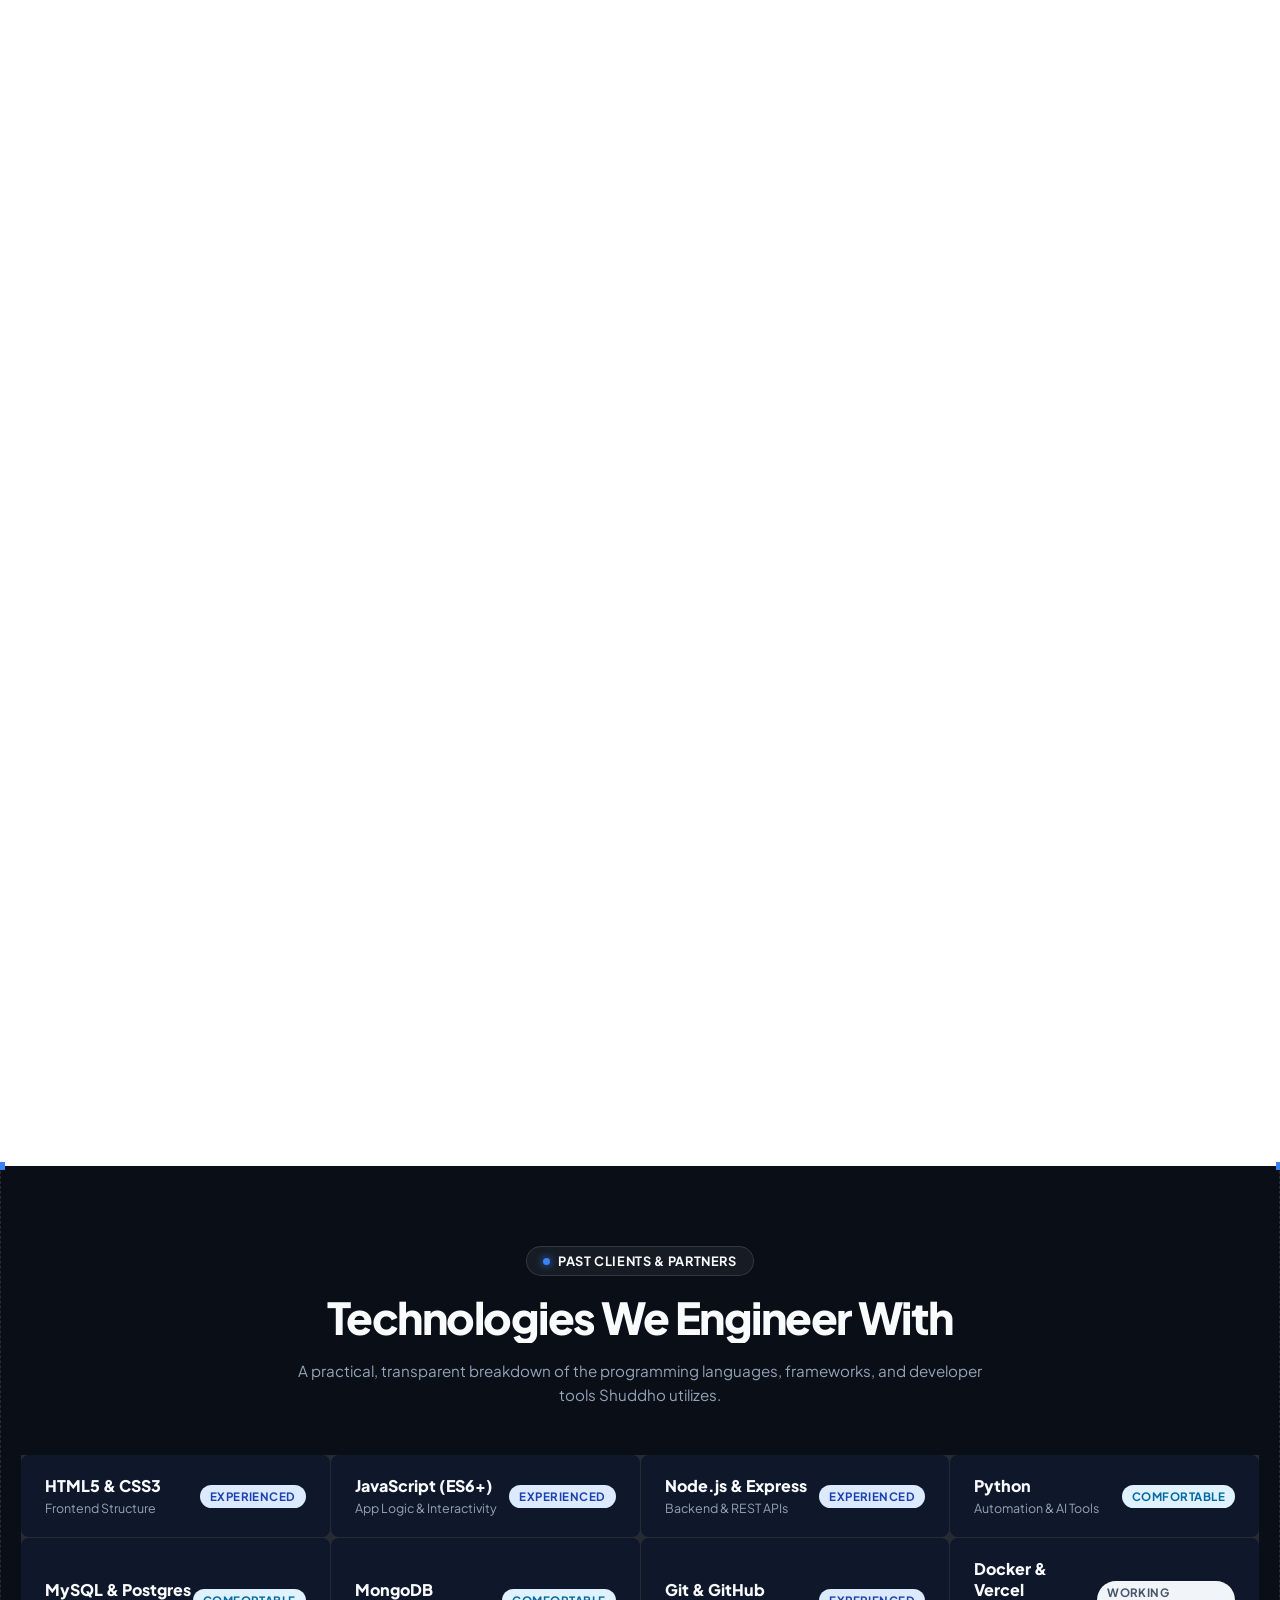
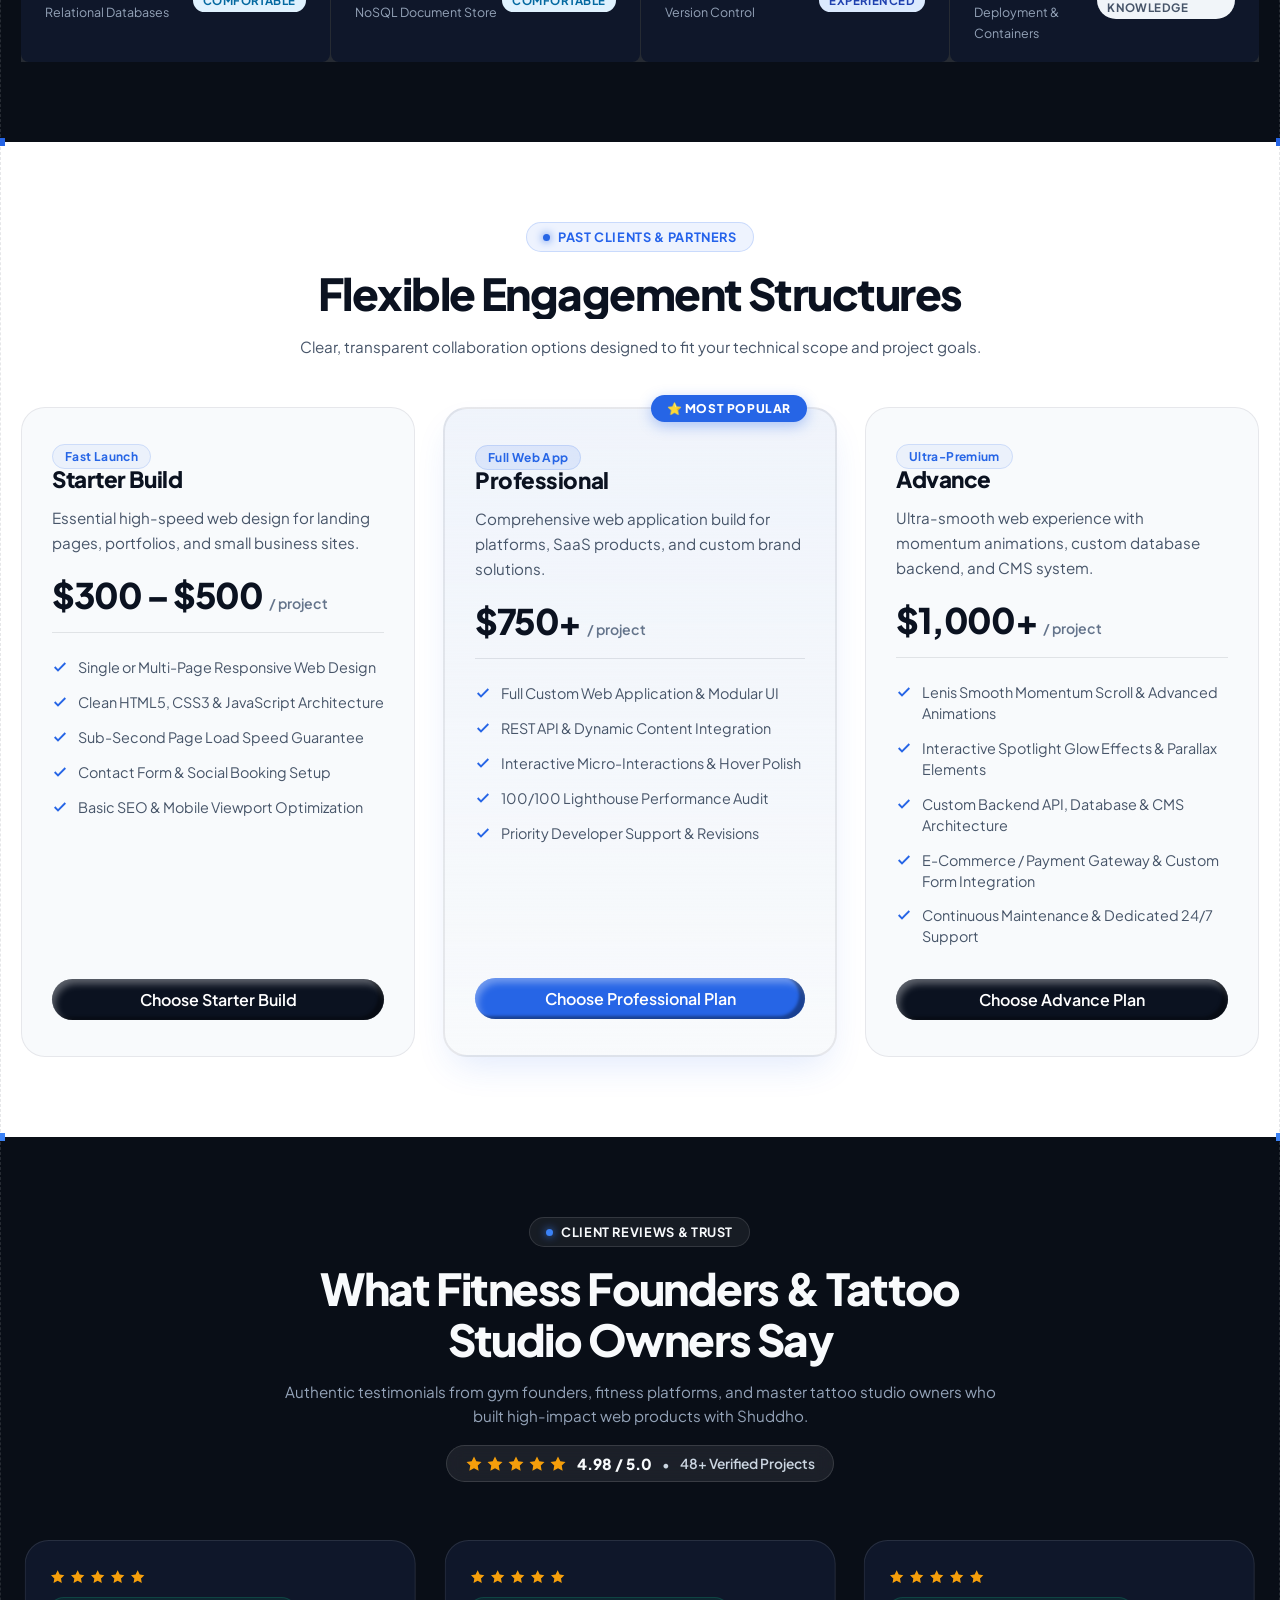
==== commit 5f345e32: "feat: redesign hero section with editorial scroll layout and update typography assets" ====
--- a/index.html
+++ b/index.html
@@ -1,5 +1,5 @@
 <!DOCTYPE html>
-<html lang="en" data-theme="dark" data-theme-setting="dark">
+<html lang="en">
 
 <head>
     <meta charset="UTF-8">
@@ -7,17 +7,7 @@
     <meta name="robots" content="noindex, nofollow">
     <title>Shuddho — Building bold web apps with modern engineering</title>
 
-    <!-- Instant Theme Init Script (Prevents Dark/Light flicker on load) -->
-    <script>
-        (function () {
-            var savedTheme = localStorage.getItem('shuddho-theme') || 'dark';
-            if (savedTheme !== 'dark' && savedTheme !== 'light') {
-                savedTheme = 'dark';
-            }
-            document.documentElement.setAttribute('data-theme', savedTheme);
-            document.documentElement.setAttribute('data-theme-setting', savedTheme);
-        })();
-    </script>
+
 
     <!-- Favicons & Official Brand Assets -->
     <link rel="icon" type="image/svg+xml" href="assets/images/favicon.svg">
@@ -26,12 +16,12 @@
     <link rel="apple-touch-icon" sizes="180x180" href="assets/images/apple-touch-icon.png">
     <link rel="manifest" href="site.webmanifest">
     <meta name="theme-color" content="#0B1220">
-    <!-- Modern Typography: Satoshi & Plus Jakarta Sans -->
+    <!-- Modern Typography: Satoshi, Plus Jakarta Sans, Cormorant Garamond & Playfair Display -->
     <link rel="preconnect" href="https://fonts.googleapis.com">
     <link rel="preconnect" href="https://fonts.gstatic.com" crossorigin>
-    <link href="https://fonts.googleapis.com/css2?family=Plus+Jakarta+Sans:wght@400;500;600;700;800&display=swap"
+    <link href="https://fonts.googleapis.com/css2?family=Cormorant+Garamond:ital,wght@0,300;0,400;0,500;0,600;0,700;1,400;1,600&family=Playfair+Display:ital,wght@0,400;0,500;0,600;0,700;0,800;0,900;1,400&family=Plus+Jakarta+Sans:wght@400;500;600;700;800&display=swap"
         rel="stylesheet">
-    <link rel="stylesheet" href="assets/css/style.css">
+    <link rel="stylesheet" href="assets/css/style.css?v=5.0">
     <!-- Swiper Slider CDN -->
     <link rel="stylesheet" href="https://cdn.jsdelivr.net/npm/swiper@11/swiper-bundle.min.css">
     <script src="https://cdn.jsdelivr.net/npm/swiper@11/swiper-bundle.min.js"></script>
@@ -40,7 +30,7 @@
     <!-- Lenis Smooth Scroll CDN -->
     <link rel="stylesheet" href="https://cdn.jsdelivr.net/npm/lenis@1.1.18/dist/lenis.css">
     <script src="https://cdn.jsdelivr.net/npm/lenis@1.1.18/dist/lenis.min.js"></script>
-    <script src="assets/js/main.js" defer></script>
+    <script src="assets/js/main.js?v=5.0" defer></script>
 </head>
 
 <body>
@@ -97,6 +87,7 @@
                 <li class="drawer-item"><a href="#case-studies" class="drawer-link">Case Studies</a></li>
                 <li class="drawer-item"><a href="#about" class="drawer-link">About us</a></li>
                 <li class="drawer-item"><a href="#services" class="drawer-link">Services</a></li>
+                <li class="drawer-item"><a href="#process" class="drawer-link">Process</a></li>
                 <li class="drawer-item"><a href="#stack" class="drawer-link">Tech Stack</a></li>
                 <li class="drawer-item"><a href="#pricing" class="drawer-link">Pricing</a></li>
                 <li class="drawer-item"><a href="#testimonials" class="drawer-link">Reviews</a></li>
@@ -115,18 +106,10 @@
                     </svg>
                 </span>
             </a>
-            <button class="theme-switcher-btn" title="Toggle Theme (Dark / Light)" aria-label="Toggle Theme Mode">
-                <span class="theme-icon-wrap">
-                    <svg class="theme-svg moon-icon" width="16" height="16" viewBox="0 0 24 24" fill="none"
-                        stroke="currentColor" stroke-width="2.2" stroke-linecap="round" stroke-linejoin="round">
-                        <path d="M21 12.79A9 9 0 1 1 11.21 3 7 7 0 0 0 21 12.79z" />
-                    </svg>
-                </span>
-                <span class="theme-mode-text">Dark</span>
-            </button>
+
         </div>
     </aside>
-    <header class="header">
+    <header class="header header-on-light">
         <div class="container">
             <a href="#" class="brand-logo" id="brand-logo">
                 <span class="logo-icon" aria-hidden="true">
@@ -153,6 +136,7 @@
                     <li class="nav-item"><a href="#case-studies" class="nav-link">Case Studies</a></li>
                     <li class="nav-item"><a href="#about" class="nav-link">About us</a></li>
                     <li class="nav-item"><a href="#services" class="nav-link">Services</a></li>
+                    <li class="nav-item"><a href="#process" class="nav-link">Process</a></li>
                     <li class="nav-item"><a href="#stack" class="nav-link">Tech Stack</a></li>
                     <li class="nav-item"><a href="#pricing" class="nav-link">Pricing</a></li>
                     <li class="nav-item"><a href="#testimonials" class="nav-link">Reviews</a></li>
@@ -172,17 +156,7 @@
                     </span>
                 </a>
 
-                <!-- SVG Theme Switcher Button -->
-                <button class="theme-switcher-btn" id="theme-switcher-btn" title="Toggle Theme (Dark / Light)"
-                    aria-label="Toggle Theme Mode">
-                    <span class="theme-icon-wrap" id="theme-icon-wrap">
-                        <svg class="theme-svg moon-icon" width="16" height="16" viewBox="0 0 24 24" fill="none"
-                            stroke="currentColor" stroke-width="2.2" stroke-linecap="round" stroke-linejoin="round">
-                            <path d="M21 12.79A9 9 0 1 1 11.21 3 7 7 0 0 0 21 12.79z" />
-                        </svg>
-                    </span>
-                    <span class="theme-mode-text" id="theme-mode-text">Dark</span>
-                </button>
+
 
                 <!-- Hamburger Mobile Appbar Toggle Button -->
                 <button class="mobile-toggle-btn" id="mobile-toggle-btn" aria-label="Open mobile menu">
@@ -198,71 +172,52 @@
     </header>
 
 
-    <!-- Main Outer Wrapper -->
-    <section class="hero-card" style="position: relative; width: 100%; max-width: 100vw; overflow: hidden;">
-        <!-- Subtle Ambient Background Glows in Blue Tones -->
-        <div class="ambient-glow glow-blue-primary"
-            style="top: -10%; left: -8%; width: 900px; height: 900px; opacity: 0.85;"></div>
-        <div class="ambient-glow glow-cyan-secondary"
-            style="top: 10%; right: -8%; width: 850px; height: 850px; opacity: 0.85;"></div>
-
-        <div class="container">
-            <div class="hero-card__inner">
-                <!-- Hero Main Content (Development Focused) -->
-                <div class="hero-body">
-                    <h1 class="hero-title">
-                        A better website. <br>Better first impressions
-                    </h1>
-                    <p class="hero-description">
-                        We design and build fast, modern websites that turn visitors into inquiries, bookings and
-                        customers — without unnecessary complexity.
+    <!-- ======================================================================
+         Dynamic Editorial Scroll Hero Experience (Split & Reveal)
+         ====================================================================== -->
+    <div class="hero-scroll-track" id="hero">
+        <div class="hero-scroll-sticky" id="hero-scroll-sticky">
+            <!-- White Base Canvas Layer -->
+            <div class="hero-white-canvas">
+                <div class="hero-split-container">
+                    <div class="hero-split-line hero-line-top" id="hero-line-top">
+                        <span class="hero-split-text">A better website.</span>
+                    </div>
+                    <div class="hero-split-line hero-line-bottom" id="hero-line-bottom">
+                        <span class="hero-split-text">Better first impressions</span>
+                    </div>
+                </div>
+            </div>
+
+            <!-- Central Expanding Black Band Surface -->
+            <div class="hero-black-band" id="hero-black-band">
+                <!-- Massive Sliding "Shuddho" Watermark / Headline -->
+                <div class="hero-shuddho-track" id="hero-shuddho-track">
+                    <span class="hero-shuddho-word">Shuddho</span>
+                </div>
+
+                <!-- Centered Manifesto Text with Word-by-Word Scrub Reveal -->
+                <div class="hero-manifesto-container" id="hero-manifesto-container">
+                    <p class="hero-manifesto-para" id="hero-manifesto-para">
+                        We design and build digital experiences that feel as good as they look - blending thoughtful design, seamless interactions, and modern technology.
                     </p>
-
-                    <div class="hero-actions">
-                        <a href="#get-started" class="btn-dark btn-get-started" id="btn-get-started">
-                            <span>Get Started</span>
-                            <span class="badge-icon">
-                                <svg width="13" height="13" viewBox="0 0 24 24" fill="none" stroke="currentColor"
-                                    stroke-width="2.8" stroke-linecap="round" stroke-linejoin="round">
-                                    <line x1="7" y1="17" x2="17" y2="7"></line>
-                                    <polyline points="7 7 17 7 17 17"></polyline>
-                                </svg>
-                            </span>
+                    <div class="hero-manifesto-actions" id="hero-manifesto-actions">
+                        <a href="#collaborate" class="btn-hero-dark">
+                            <span>Start a Project</span>
+                            <span class="btn-arrow">→</span>
                         </a>
-
-                        <div class="social-proof">
-                            <div class="avatar-group">
-                                <figure class="avatar-item">
-                                    <img src="assets/images/avatar1.png" alt="Client 1">
-                                </figure>
-                                <figure class="avatar-item">
-                                    <img src="assets/images/avatar2.png" alt="Client 2">
-                                </figure>
-                                <figure class="avatar-item">
-                                    <img src="assets/images/avatar3.png" alt="Client 3">
-                                </figure>
-                                <figure class="avatar-item">
-                                    <img src="assets/images/avatar4.png" alt="Client 4">
-                                </figure>
-                            </div>
-                            <div class="rating-info">
-                                <div class="stars" aria-label="5 out of 5 stars">
-                                    ★★★★★
-                                </div>
-                                <span class="rating-label">4.9/5 Clients Rated</span>
-                            </div>
-                        </div>
-                    </div>
-                    <p style="margin-top: 24px; font-size: 1rem; color: #64748b; font-weight: 600;">Websites • Shopify •
-                        Custom Web Apps • Backend Systems</p>
-                </div>
-    </section>
+                    </div>
+                </div>
+            </div>
+        </div>
     </div>
-    </div>
-
-    <!-- Trusted Brands & Past Clients Parallax Section -->
-    <div class="separator"></div>
-    <section class="site-section-outer" id="clients">
+
+    <!-- Trusted Brands & Past Clients Parallax Section (Starts Dark, Transforms to Light on Scroll) -->
+    <section class="site-section-outer section-theme-dark is-dark scroll-theme-section" id="clients" data-theme="dark">
+        <!-- Pixel Dissolve Transition Band (Hero to Clients) -->
+        <div class="pixel-transition-band" id="hero-pixel-transition" data-direction="light-to-dark" aria-hidden="true">
+        </div>
+
         <div class="brands-glow"></div>
         <div class="ambient-glow glow-blue-primary"
             style="top: 50%; left: -5%; transform: translateY(-50%); width: 700px; height: 700px; opacity: 0.6;"></div>
@@ -300,15 +255,29 @@
                 </div>
             </div>
         </div>
+
+        <!-- Pixel Dissolve Transition Band (Clients to Work) -->
+        <div class="pixel-transition-band" id="work-pixel-transition" data-direction="dark-to-light" aria-hidden="true">
+        </div>
     </section>
 
-    <!-- Portfolio Featured Capabilities Section -->
-    <div class="separator"></div>
-    <section class="site-section-outer" id="work">
-
-
-
-        <!-- Draggable Project Images Slider (Full-width - NO vertical side lines) -->
+    <!-- Portfolio Featured Capabilities Section (WHITE) -->
+    <section class="site-section-outer section-theme-light scroll-theme-section" id="work" data-theme="light">
+        <div class="container">
+            <div class="projects-section-header" style="text-align: center; padding: 70px 0 36px 0;">
+                <div class="section-badge fade-in-up" style="display: inline-flex; margin-bottom: 16px;">
+                    <span class="badge-dot"></span>
+                    <span id="projects-badge-text">FEATURED WORK</span>
+                </div>
+                <h2 class="projects-title reveal-word-target" id="projects-main-title"
+                    style="font-size: 2.75rem; font-weight: 800; letter-spacing: -0.03em; margin-bottom: 14px;">Selected
+                    Projects</h2>
+                <p class="projects-subtitle fade-in-up" id="projects-main-subtitle"
+                    style="font-size: 1.1rem; max-width: 640px; margin: 0 auto;">
+                    Explore high-performance web applications and engineered digital experiences.
+                </p>
+            </div>
+        </div> <!-- Draggable Project Images Slider (Full-width - NO vertical side lines) -->
         <div class="featured-projects-slider-container fade-in-up">
             <div class="swiper featured-projects-swiper" id="featured-projects-swiper">
                 <div class="swiper-wrapper" id="featured-projects-wrapper">
@@ -318,9 +287,9 @@
         </div>
     </section>
 
-    <!-- Client Case Studies Section (Short Preview Cards on Homepage) -->
+    <!-- Client Case Studies Section (WHITE) -->
     <div class="separator"></div>
-    <section class="site-section-outer" id="case-studies">
+    <section class="site-section-outer section-theme-dark scroll-theme-section" id="case-studies" data-theme="dark">
         <!-- Full-Bleed Ambient Glowing Backgrounds -->
         <div class="ambient-glow glow-blue-primary"
             style="top: -10%; left: -8%; width: 850px; height: 850px; opacity: 0.85;"></div>
@@ -351,9 +320,9 @@
         </div>
     </section>
 
-    <!-- About Us Section -->
+    <!-- About Us Section (BLACK) -->
     <div class="separator"></div>
-    <section class="site-section-outer" id="about">
+    <section class="site-section-outer section-theme-light scroll-theme-section" id="about" data-theme="light">
         <!-- Full-Bleed Ambient Glowing Backgrounds -->
         <div class="ambient-glow glow-blue-primary"
             style="top: -10%; left: -8%; width: 800px; height: 800px; opacity: 0.85;"></div>
@@ -440,10 +409,9 @@
         </div>
     </section>
 
-    <!-- Services Section -->
-    <!-- Services Section -->
+    <!-- Services Section (WHITE) -->
     <div class="separator"></div>
-    <section class="site-section-outer" id="services">
+    <section class="site-section-outer section-theme-dark scroll-theme-section" id="services" data-theme="dark">
         <!-- Full-Bleed Ambient Glowing Backgrounds -->
         <div class="ambient-glow glow-cyan-secondary"
             style="top: -10%; right: -8%; width: 850px; height: 850px; opacity: 0.85;"></div>
@@ -620,9 +588,215 @@
         </div>
     </section>
 
-    <!-- Tech Stack Section -->
+    <!-- Process Section (BLACK) -->
     <div class="separator"></div>
-    <section class="site-section-outer" id="stack">
+    <section class="site-section-outer process-scroll-section section-theme-light scroll-theme-section" id="process"
+        data-theme="light">
+        <!-- Full-Bleed Ambient Glowing Backgrounds -->
+        <div class="ambient-glow glow-cyan-secondary"
+            style="top: -10%; left: -8%; width: 850px; height: 850px; opacity: 0.85;"></div>
+        <div class="ambient-glow glow-blue-primary"
+            style="bottom: -10%; right: -8%; width: 800px; height: 800px; opacity: 0.85;"></div>
+
+        <!-- Sticky Viewport Wrapper -->
+        <div class="process-sticky-wrapper">
+            <div class="container">
+                <div class="shuddho-section process-section-inner">
+                    <div class="shuddho-header process-header" style="position: relative; z-index: 2;">
+                        <div class="section-badge fade-in-up">
+                            <span class="badge-dot"></span>
+                            <span>ENGINEERING WORKFLOW</span>
+                        </div>
+                        <h2 class="process-headline fade-in-up">
+                            <span class="process-headline-main">The process:</span>
+                            <span class="process-headline-sub">this is how we build it</span>
+                        </h2>
+                    </div>
+
+                    <div class="process-interactive-grid">
+                        <!-- Left Column: Interactive Timeline List -->
+                        <div class="process-timeline" id="process-timeline">
+                            <div class="process-timeline-line">
+                                <div class="process-timeline-progress" id="process-timeline-progress"></div>
+                            </div>
+
+                            <!-- Step 1: Discovery & Architecture -->
+                            <div class="process-step-item active" data-step="0">
+                                <div class="process-step-num">1</div>
+                                <div class="process-step-body">
+                                    <h3 class="process-step-title">Discovery &amp; Scope</h3>
+                                    <div class="process-step-desc">
+                                        <p>Technical discovery to map your vision, user flows, database models, and
+                                            KPIs. We choose the optimal tech stack and define APIs upfront to prevent
+                                            costly rebuilds.</p>
+                                    </div>
+                                </div>
+                            </div>
+
+                            <!-- Step 2: System Design & Architecture -->
+                            <div class="process-step-item" data-step="1">
+                                <div class="process-step-num">2</div>
+                                <div class="process-step-body">
+                                    <h3 class="process-step-title">System Design &amp; Architecture</h3>
+                                    <div class="process-step-desc">
+                                        <p>Architecting scalable SQL/NoSQL schemas, REST/GraphQL endpoints,
+                                            microservices, and interactive prototypes. We stress-test data models before
+                                            writing production code.</p>
+                                    </div>
+                                </div>
+                            </div>
+
+                            <!-- Step 3: Full-Stack Development -->
+                            <div class="process-step-item" data-step="2">
+                                <div class="process-step-num">3</div>
+                                <div class="process-step-body">
+                                    <h3 class="process-step-title">Full-Stack Development</h3>
+                                    <div class="process-step-desc">
+                                        <p>Clean, production-grade coding with modern frameworks (React, Next.js,
+                                            Node.js, TypeScript). Responsive frontends, modular state management, and
+                                            robust backend logic.</p>
+                                    </div>
+                                </div>
+                            </div>
+
+                            <!-- Step 4: Testing, Security & QA -->
+                            <div class="process-step-item" data-step="3">
+                                <div class="process-step-num">4</div>
+                                <div class="process-step-body">
+                                    <h3 class="process-step-title">Testing, Security &amp; QA</h3>
+                                    <div class="process-step-desc">
+                                        <p>End-to-end integration tests, automated unit testing, cross-device
+                                            responsiveness, Lighthouse performance optimization (95+ score), and strict
+                                            security auditing.</p>
+                                    </div>
+                                </div>
+                            </div>
+
+                            <!-- Step 5: Cloud Deployment & Scaling -->
+                            <div class="process-step-item" data-step="4">
+                                <div class="process-step-num">5</div>
+                                <div class="process-step-body">
+                                    <h3 class="process-step-title">Cloud Deployment &amp; Scaling</h3>
+                                    <div class="process-step-desc">
+                                        <p>Automated CI/CD deployment to cloud infrastructure (Vercel, AWS, GCP), uptime
+                                            monitoring, edge caching, SEO tuning, and continuous scaling support.</p>
+                                    </div>
+                                </div>
+                            </div>
+                        </div>
+
+                        <!-- Right Column: Interactive Circular Radar -->
+                        <div class="process-radar-col">
+                            <div class="process-radar-wrapper" id="process-radar">
+                                <!-- SVG Radar Graphic (Orbit, Center Hole, Rotating Spotlight Wedge) -->
+                                <svg class="process-radar-svg" viewBox="0 0 460 460" xmlns="http://www.w3.org/2000/svg">
+                                    <defs>
+                                        <linearGradient id="processWedgeGrad" x1="0%" y1="0%" x2="100%" y2="100%">
+                                            <stop offset="0%" stop-color="#8b5cf6" stop-opacity="0.08" />
+                                            <stop offset="50%" stop-color="#a855f7" stop-opacity="0.32" />
+                                            <stop offset="100%" stop-color="#f97316" stop-opacity="0.55" />
+                                        </linearGradient>
+                                        <filter id="processWedgeBlur" x="-20%" y="-20%" width="140%" height="140%">
+                                            <feGaussianBlur stdDeviation="6" />
+                                        </filter>
+                                    </defs>
+
+                                    <!-- Outer Orbit Circle -->
+                                    <circle cx="230" cy="230" r="185" class="process-orbit-ring" />
+
+                                    <!-- Rotating Spotlight Group (Default to Node 0: -90deg) -->
+                                    <g class="process-spotlight-group" id="process-spotlight-group"
+                                        style="transform: rotate(-90deg);">
+                                        <path class="process-spotlight-wedge"
+                                            d="M 295.78 200.71 L 399.01 154.75 A 185 185 0 0 1 399.01 305.25 L 295.78 259.29 A 72 72 0 0 0 295.78 200.71 Z"
+                                            fill="url(#processWedgeGrad)" />
+                                        <path class="process-spotlight-wedge-blur"
+                                            d="M 295.78 200.71 L 399.01 154.75 A 185 185 0 0 1 399.01 305.25 L 295.78 259.29 A 72 72 0 0 0 295.78 200.71 Z"
+                                            fill="url(#processWedgeGrad)" filter="url(#processWedgeBlur)"
+                                            opacity="0.75" />
+                                    </g>
+
+                                    <!-- Inner Center Hub (Donut Hole) -->
+                                    <circle cx="230" cy="230" r="72" class="process-center-hub" />
+                                </svg>
+
+                                <!-- 5 Interactive Orbit Nodes with Development Icons & Labels -->
+                                <!-- Node 1: Top (12 o'clock / -90 deg) -->
+                                <div class="radar-node active" data-step="0" style="left: 230px; top: 45px;">
+                                    <button type="button" class="radar-node-btn" aria-label="Step 1: Discovery & Scope">
+                                        <svg class="radar-node-icon" viewBox="0 0 24 24" fill="currentColor">
+                                            <path
+                                                d="M20 2H4c-1.1 0-2 .9-2 2v18l4-4h14c1.1 0 2-.9 2-2V4c0-1.1-.9-2-2-2z" />
+                                        </svg>
+                                    </button>
+                                    <div class="radar-pill-badge pill-top">Discovery &amp; Scope</div>
+                                </div>
+
+                                <!-- Node 2: Top-Right (-18 deg) -->
+                                <div class="radar-node" data-step="1" style="left: 406px; top: 173px;">
+                                    <button type="button" class="radar-node-btn" aria-label="Step 2: System Design">
+                                        <svg class="radar-node-icon" viewBox="0 0 24 24" fill="currentColor">
+                                            <path
+                                                d="M12 2C6.48 2 2 6.48 2 12s4.48 10 10 10 10-4.48 10-10H12V2zm1 0v9h9c-.52-4.79-4.21-8.48-9-9z" />
+                                        </svg>
+                                    </button>
+                                    <div class="radar-pill-badge pill-right">System Design</div>
+                                </div>
+
+                                <!-- Node 3: Bottom-Right (+54 deg) -->
+                                <div class="radar-node" data-step="2" style="left: 339px; top: 380px;">
+                                    <button type="button" class="radar-node-btn" aria-label="Step 3: Development">
+                                        <svg class="radar-node-icon" viewBox="0 0 24 24" fill="currentColor">
+                                            <rect x="10.5" y="2" width="5.5" height="5.5"
+                                                transform="rotate(45 13.25 4.75)" />
+                                            <rect x="10.5" y="16.5" width="5.5" height="5.5"
+                                                transform="rotate(45 13.25 19.25)" />
+                                            <rect x="3.25" y="9.25" width="5.5" height="5.5"
+                                                transform="rotate(45 6 12)" />
+                                            <rect x="17.75" y="9.25" width="5.5" height="5.5"
+                                                transform="rotate(45 20.5 12)" />
+                                        </svg>
+                                    </button>
+                                    <div class="radar-pill-badge pill-right">Development</div>
+                                </div>
+
+                                <!-- Node 4: Bottom-Left (+126 deg) -->
+                                <div class="radar-node" data-step="3" style="left: 121px; top: 380px;">
+                                    <button type="button" class="radar-node-btn" aria-label="Step 4: Testing & QA">
+                                        <svg class="radar-node-icon" viewBox="0 0 24 24" fill="currentColor">
+                                            <path
+                                                d="M19 3H5c-1.1 0-2 .9-2 2v10c0 1.1.9 2 2 2h4v2H7v2h10v-2h-2v-2h4c1.1 0 2-.9 2-2V5c0-1.1-.9-2-2-2zm0 12H5V5h14v10z" />
+                                        </svg>
+                                    </button>
+                                    <div class="radar-pill-badge pill-left">Testing &amp; QA</div>
+                                </div>
+
+                                <!-- Node 5: Left (+198 deg) -->
+                                <div class="radar-node" data-step="4" style="left: 54px; top: 173px;">
+                                    <button type="button" class="radar-node-btn"
+                                        aria-label="Step 5: Deployment & Scaling">
+                                        <svg class="radar-node-icon" viewBox="0 0 24 24" fill="currentColor">
+                                            <path
+                                                d="M20 6h-4V4c0-1.11-.89-2-2-2h-4c-1.11 0-2 .89-2 2v2H4c-1.11 0-1.99.89-1.99 2L2 19c0 1.11.89 2 2 2h16c1.11 0 2-.89 2-2V8c0-1.11-.89-2-2-2zm-6 0h-4V4h4v2z" />
+                                            <path d="M12 13c-1.1 0-2-.9-2-2h4c0 1.1-.9 2-2 2z" opacity="0.5" />
+                                        </svg>
+                                    </button>
+                                    <div class="radar-pill-badge pill-left pill-multiline">
+                                        <span>Deployment &amp;</span>
+                                        <span>Scaling</span>
+                                    </div>
+                                </div>
+                            </div>
+                        </div>
+                    </div>
+                </div>
+            </div>
+        </div>
+    </section>
+
+    <!-- Tech Stack Section (WHITE) -->
+    <div class="separator"></div>
+    <section class="site-section-outer section-theme-dark scroll-theme-section" id="stack" data-theme="dark">
         <!-- Full-Bleed Ambient Glowing Backgrounds -->
         <div class="ambient-glow glow-blue-primary"
             style="top: -10%; left: -8%; width: 850px; height: 850px; opacity: 0.85;"></div>
@@ -733,9 +907,9 @@
         </div>
     </section>
 
-    <!-- Pricing / Engagement Models Section -->
+    <!-- Pricing Section (BLACK) -->
     <div class="separator"></div>
-    <section class="site-section-outer" id="pricing">
+    <section class="site-section-outer section-theme-light scroll-theme-section" id="pricing" data-theme="light">
         <!-- Full-Bleed Ambient Glowing Backgrounds -->
         <div class="ambient-glow glow-blue-primary"
             style="top: -10%; right: -8%; width: 900px; height: 900px; opacity: 0.85;"></div>
@@ -945,9 +1119,9 @@
         </div>
     </section>
 
-    <!-- Testimonials / Client Reviews Carousel Section -->
+    <!-- Testimonials Section (WHITE) -->
     <div class="separator"></div>
-    <section class="site-section-outer" id="testimonials">
+    <section class="site-section-outer section-theme-dark scroll-theme-section" id="testimonials" data-theme="dark">
         <!-- Full-Bleed Ambient Glowing Backgrounds -->
         <div class="ambient-glow glow-cyan-secondary"
             style="top: -10%; left: -8%; width: 850px; height: 850px; opacity: 0.85;"></div>
@@ -1084,9 +1258,9 @@
         </div>
     </section>
 
-    <!-- Engineering Insights & Blogs Section -->
+    <!-- Blog Section (BLACK) -->
     <div class="separator"></div>
-    <section class="site-section-outer" id="blog">
+    <section class="site-section-outer section-theme-light scroll-theme-section" id="blog" data-theme="light">
         <!-- Full-Bleed Ambient Glowing Backgrounds -->
         <div class="ambient-glow glow-blue-primary"
             style="top: -10%; right: -8%; width: 850px; height: 850px; opacity: 0.85;"></div>
@@ -1132,9 +1306,9 @@
         </div>
     </section>
 
-    <!-- Contact & Collaboration Section -->
+    <!-- Collaborate Section (WHITE) -->
     <div class="separator"></div>
-    <section class="site-section-outer" id="collaborate">
+    <section class="site-section-outer section-theme-dark scroll-theme-section" id="collaborate" data-theme="dark">
         <!-- Full-Bleed Ambient Glowing Backgrounds -->
         <div class="ambient-glow glow-blue-primary"
             style="top: -10%; left: -10%; width: 900px; height: 900px; opacity: 0.85;"></div>
@@ -1259,7 +1433,7 @@
         </div>
     </section>
 
-    <footer class="shuddho-footer-v2">
+    <footer class="shuddho-footer-v2 section-theme-dark scroll-theme-section" data-theme="dark">
         <!-- Top Legal & Copyright Header Bar -->
         <div class="footer-top-bar">
             <a href="terms.html" class="footer-legal-link">Terms & Conditions</a>
@@ -1317,6 +1491,8 @@
             </svg>
         </span>
     </button>
+    <!-- Scroll-Based Section Theme Engine -->
+    <script src="assets/js/scroll-theme.js?v=1.0"></script>
 </body>
 
 </html>
--- a/assets/css/style.css
+++ b/assets/css/style.css
@@ -39,7 +39,7 @@
 }
 
 [data-theme="dark"] {
-   --color-bg-page: #090e17;
+   --color-bg-page: #0f0f0f;
    --color-card-bg: #0f172a;
    --color-dark-text: #f8fafc;
    --color-body-text: #94a3b8;
@@ -66,53 +66,558 @@
 
 /* Base Body Theme Transitions */
 body {
-   background-color: var(--color-bg-page);
-   color: var(--color-dark-text);
-   transition: background-color 0.3s ease, color 0.3s ease;
-}
-
-/* SVG Theme Switcher Capsule Button */
+   background-color: #ffffff;
+   color: #0b1220;
+   transition: background-color 0.8s cubic-bezier(0.16, 1, 0.3, 1), color 0.8s cubic-bezier(0.16, 1, 0.3, 1);
+}
+
+body.theme-dark,
+body.body-dark {
+   background-color: #090e17;
+   color: #f8fafc;
+}
+
+/* Hide theme switcher button */
 .theme-switcher-btn {
+   display: none !important;
+}
+
+/* Smooth Section Transitions */
+#hero,
+#clients,
+.site-section-outer,
+.hero-card,
+.shuddho-footer-v2 {
+   transition: background-color 0.8s cubic-bezier(0.16, 1, 0.3, 1),
+      color 0.8s cubic-bezier(0.16, 1, 0.3, 1),
+      border-color 0.8s cubic-bezier(0.16, 1, 0.3, 1) !important;
+}
+
+#hero h1,
+#hero h2,
+#hero p,
+#clients h2,
+#clients p,
+.site-section-outer h1,
+.site-section-outer h2,
+.site-section-outer h3,
+.site-section-outer h4,
+.site-section-outer p,
+.hero-card h1,
+.hero-card h2,
+.hero-card p {
+   transition: color 0.6s cubic-bezier(0.16, 1, 0.3, 1) !important;
+}
+
+.brand-card,
+.shuddho-card,
+.pricing-card-box,
+.review-card-item,
+.contact-card-box,
+.blog-card-item {
+   transition: background-color 0.6s cubic-bezier(0.16, 1, 0.3, 1),
+      border-color 0.6s cubic-bezier(0.16, 1, 0.3, 1),
+      color 0.6s cubic-bezier(0.16, 1, 0.3, 1) !important;
+}
+
+.sticky-card-inner {
+   .sticky-title {
+      color: black !important;
+
+   }
+
+   .sticky-desc {
+      color: black !important;
+   }
+}
+
+/* Pixel Dissolve Transition Band & Permanent White Tiles */
+.pixel-transition-band {
+   display: grid;
+   position: relative;
+   width: 100%;
+   max-width: 100vw;
+   overflow: hidden;
+   z-index: 10;
+   margin: 0;
+   padding: 0;
+   pointer-events: none;
+   box-sizing: border-box;
+   background: transparent;
+   opacity: 1 !important;
+   visibility: visible !important;
+   line-height: 0;
+   font-size: 0;
+   transition: transform 0.6s cubic-bezier(0.16, 1, 0.3, 1) !important;
+}
+
+.pixel-transition-band.is-inverted {
+   transform: scaleY(-1);
+}
+
+.pixel-tile {
+   background-color: #ffffff !important;
+   transform: scale(1) !important;
+   opacity: 1 !important;
+   visibility: visible !important;
+   backface-visibility: hidden;
+   box-sizing: border-box;
+}
+
+#hero,
+#clients {
+   transition: background-color 0.8s cubic-bezier(0.16, 1, 0.3, 1),
+      color 0.8s cubic-bezier(0.16, 1, 0.3, 1),
+      border-color 0.8s cubic-bezier(0.16, 1, 0.3, 1) !important;
+}
+
+#hero h1,
+#hero h2,
+#hero h3,
+#hero p,
+#hero .hero-title,
+#hero .hero-description,
+#clients h1,
+#clients h2,
+#clients h3,
+#clients p,
+#clients .brands-title,
+#clients .brands-subtitle,
+#clients .brand-card,
+#clients .brand-name,
+#clients .brand-tag,
+#clients .brand-icon {
+   transition: background-color 0.8s cubic-bezier(0.16, 1, 0.3, 1),
+      color 0.8s cubic-bezier(0.16, 1, 0.3, 1),
+      border-color 0.8s cubic-bezier(0.16, 1, 0.3, 1) !important;
+}
+
+/* ==========================================================================
+   Editorial Pinned Scroll Hero Architecture (5-Stage Split & Reveal)
+   ========================================================================== */
+
+.hero-scroll-track {
+   position: relative;
+   width: 100%;
+   height: 380vh;
+   /* Smooth, spacious scrub distance */
+   background-color: #ffffff;
+   margin: 0;
+   padding: 0;
+}
+
+.hero-scroll-sticky {
+   position: sticky;
+   top: 0;
+   left: 0;
+   width: 100%;
+   height: 100vh;
+   height: 100dvh;
+   overflow: hidden;
+   background-color: #ffffff;
+   z-index: 20;
+}
+
+/* Base White Canvas */
+.hero-white-canvas {
+   position: absolute;
+   inset: 0;
+   width: 100%;
+   height: 100%;
+   background-color: #ffffff;
+   display: flex;
+   align-items: center;
+   justify-content: center;
+   z-index: 1;
+   overflow: hidden;
+   pointer-events: none;
+}
+
+.hero-split-container {
+   position: relative;
+   width: 100%;
+   max-width: 1400px;
+   padding: 0 40px;
+   display: flex;
+   flex-direction: column;
+   align-items: center;
+   justify-content: center;
+   text-align: center;
+}
+
+.hero-split-line {
+   display: block;
+   width: 100%;
+   font-family: 'Playfair Display', 'Cormorant Garamond', Georgia, serif;
+   font-size: clamp(3rem, 7.5vw, 7.8rem);
+   font-weight: 500;
+   line-height: 1.15;
+   letter-spacing: -0.025em;
+   color: #000000;
+   white-space: nowrap;
+   will-change: transform, opacity;
+   transform-origin: center center;
+}
+
+.hero-line-top {
+   margin-bottom: 0px;
+}
+
+.hero-line-bottom {
+   margin-top: 0px;
+}
+
+/* Central Expanding Black Band */
+.hero-black-band {
+   position: absolute;
+   left: 0;
+   right: 0;
+   top: 50%;
+   transform: translateY(-50%);
+   width: 100%;
+   height: 0px;
+   /* Grows from 0px to 100vh */
+   background-color: #000000;
+   z-index: 10;
+   overflow: hidden;
+   display: flex;
+   align-items: center;
+   justify-content: center;
+   will-change: height, top;
+}
+
+/* Sliding "Shuddho" Marquee / Watermark */
+.hero-shuddho-track {
+   position: absolute;
+   left: 0;
+   top: 50%;
+   transform: translateY(-50%) translate3d(80vw, 0, 0);
+   white-space: nowrap;
+   z-index: 2;
+   pointer-events: none;
+   will-change: transform, opacity;
+}
+
+.hero-shuddho-word {
+   font-family: 'Playfair Display', 'Cormorant Garamond', Georgia, serif;
+   font-size: clamp(5rem, 18vw, 18rem);
+   font-weight: 500;
+   letter-spacing: -0.04em;
+   color: rgba(255, 255, 255, 0.45);
+   line-height: 1;
+   display: inline-block;
+}
+
+/* Centered Manifesto Text Container */
+.hero-manifesto-container {
+   position: relative;
+   z-index: 5;
+   width: 100%;
+   max-width: 1040px;
+   padding: 0 40px;
+   text-align: center;
+   display: flex;
+   flex-direction: column;
+   align-items: center;
+   justify-content: center;
+   opacity: 0;
+   will-change: opacity, transform;
+}
+
+.hero-manifesto-para {
+   font-family: 'Playfair Display', 'Cormorant Garamond', Georgia, serif;
+   font-size: clamp(1.6rem, 3.4vw, 3.4rem);
+   font-weight: 400;
+   line-height: 1.35;
+   letter-spacing: -0.015em;
+   color: rgba(255, 255, 255, 0.22);
+   margin: 0;
+   padding: 0;
+   user-select: text;
+}
+
+.hero-manifesto-para .manifesto-word {
+   display: inline-block;
+   margin-right: 0.25em;
+   color: rgba(255, 255, 255, 0.22);
+   transition: color 0.15s ease, text-shadow 0.2s ease, opacity 0.15s ease;
+   will-change: color, opacity;
+}
+
+.hero-manifesto-para .manifesto-word.is-active {
+   color: #ffffff;
+   opacity: 1;
+   text-shadow: 0 0 24px rgba(255, 255, 255, 0.45);
+}
+
+.hero-manifesto-actions {
+   margin-top: 36px;
+   opacity: 0;
+   transform: translateY(20px);
+   transition: opacity 0.5s cubic-bezier(0.16, 1, 0.3, 1), transform 0.5s cubic-bezier(0.16, 1, 0.3, 1);
+   pointer-events: none;
+}
+
+.hero-manifesto-actions.is-visible {
+   opacity: 1;
+   transform: translateY(0);
+   pointer-events: auto;
+}
+
+.btn-hero-dark {
    display: inline-flex;
    align-items: center;
-   gap: 7px;
-   padding: 10px;
-   background: var(--color-nav-bg);
-   border: 1px solid var(--color-border);
-   border-radius: var(--radius-pill);
-   color: var(--color-dark-text);
-   font-family: var(--font-primary);
-   font-size: 0.84rem;
+   gap: 12px;
+   padding: 14px 32px;
+   background: #ffffff;
+   color: #000000;
+   border-radius: 9999px;
+   font-family: 'Plus Jakarta Sans', sans-serif;
+   font-size: 0.95rem;
    font-weight: 700;
-   cursor: pointer;
-   transition: all 0.28s cubic-bezier(0.16, 1, 0.3, 1);
-   user-select: none;
-   /* margin-left: 8px; */
-}
-
-.theme-switcher-btn:hover {
-   transform: translateY(-1px);
-   border-color: var(--color-brand-blue);
-   background: var(--color-card-bg);
-   box-shadow: 0 4px 14px rgba(38, 101, 230, 0.18);
-}
-
-.theme-icon-wrap {
-   display: inline-flex;
-   align-items: center;
-   justify-content: center;
-   width: 18px;
-   height: 18px;
-   transition: transform 0.4s cubic-bezier(0.34, 1.56, 0.64, 1);
-}
-
-.theme-switcher-btn:hover .theme-icon-wrap {
-   transform: rotate(20deg) scale(1.12);
-}
-
-.theme-mode-text {
-   letter-spacing: -0.01em;
-   display: none;
+   text-decoration: none;
+   transition: transform 0.3s cubic-bezier(0.16, 1, 0.3, 1), box-shadow 0.3s ease;
+}
+
+.btn-hero-dark:hover {
+   transform: scale(1.05);
+   box-shadow: 0 10px 30px rgba(255, 255, 255, 0.3);
+}
+
+.btn-hero-dark .btn-arrow {
+   font-size: 1.1rem;
+   transition: transform 0.2s ease;
+}
+
+.btn-hero-dark:hover .btn-arrow {
+   transform: translateX(4px);
+}
+
+@media (max-width: 768px) {
+   .hero-split-line {
+      font-size: clamp(2.2rem, 7.5vw, 3.2rem);
+      white-space: normal;
+   }
+
+   .hero-shuddho-word {
+      font-size: clamp(3.5rem, 14vw, 6.5rem);
+   }
+
+   .hero-manifesto-para {
+      font-size: clamp(1.2rem, 4.8vw, 1.8rem);
+      line-height: 1.4;
+   }
+}
+
+/* ==========================================================================
+   Alternating Black & White Section Architecture
+   ========================================================================== */
+
+/* Dark (Black) Section Styles */
+.section-theme-dark,
+#hero.is-dark,
+#clients.is-dark,
+[data-theme="dark"].site-section-outer,
+[data-theme="dark"].hero-card,
+[data-theme="dark"].shuddho-footer-v2 {
+   --color-bg-page: #090e17;
+   --color-card-bg: #0f172a;
+   --color-dark-text: #f8fafc;
+   --color-body-text: #94a3b8;
+   --color-muted-text: #cbd5e1;
+   --color-border: rgba(255, 255, 255, 0.12);
+   --color-card-border: rgba(255, 255, 255, 0.1);
+   --color-nav-bg: rgba(255, 255, 255, 0.08);
+   --color-active-pill: #1e293b;
+   --color-dark-btn: #f8fafc;
+   --color-dark-btn-hover: #e2e8f0;
+   --color-dark-btn-text: #0b1220;
+   --color-logo-fill: #ffffff;
+   --color-input-bg: #1e293b;
+   --color-input-border: #334155;
+   --color-input-text: #f8fafc;
+   background-color: #090e17 !important;
+   color: #f8fafc !important;
+}
+
+#hero.is-dark .hero-title,
+#clients.is-dark .brands-title,
+.section-theme-dark h1,
+.section-theme-dark h2,
+.section-theme-dark h3,
+.section-theme-dark h4,
+.section-theme-dark .projects-title,
+.section-theme-dark .brands-title,
+.section-theme-dark .hero-title {
+   color: #f8fafc !important;
+}
+
+#hero.is-dark .hero-description,
+#clients.is-dark .brands-subtitle,
+.section-theme-dark p,
+.section-theme-dark .projects-subtitle,
+.section-theme-dark .brands-subtitle,
+.section-theme-dark .hero-description {
+   color: #94a3b8 !important;
+}
+
+.section-theme-dark .section-badge {
+   background: rgba(255, 255, 255, 0.06) !important;
+   border: 1px solid rgba(255, 255, 255, 0.12) !important;
+   color: #f8fafc !important;
+}
+
+.section-theme-dark .brand-card,
+#clients.is-dark .brand-card,
+.section-theme-dark .shuddho-card,
+.section-theme-dark .pricing-card-box,
+.section-theme-dark .review-card-item,
+.section-theme-dark .contact-card-box,
+.section-theme-dark .blog-card-item {
+   background-color: #0f172a !important;
+   border-color: rgba(255, 255, 255, 0.1) !important;
+   color: #f8fafc !important;
+}
+
+.section-theme-dark .brand-name,
+#clients.is-dark .brand-name {
+   color: #f8fafc !important;
+}
+
+.section-theme-dark .brand-tag,
+#clients.is-dark .brand-tag {
+   color: #94a3b8 !important;
+}
+
+.section-theme-dark .brand-icon,
+#clients.is-dark .brand-icon {
+   background-color: rgba(255, 255, 255, 0.08) !important;
+   border-color: rgba(255, 255, 255, 0.12) !important;
+   color: #f8fafc !important;
+}
+
+/* Light (White) Section Styles */
+.section-theme-light,
+#hero.is-light,
+#clients.is-light,
+[data-theme="light"].site-section-outer,
+[data-theme="light"].hero-card {
+   --color-bg-page: #ffffff;
+   --color-card-bg: #f8fafc;
+   --color-dark-text: #0b1220;
+   --color-body-text: #475569;
+   --color-muted-text: #64748b;
+   --color-border: rgba(15, 23, 42, 0.1);
+   --color-card-border: rgba(0, 0, 0, 0.08);
+   --color-nav-bg: #e2e8f0;
+   --color-active-pill: #ffffff;
+   --color-dark-btn: #0b1220;
+   --color-dark-btn-hover: #162032;
+   --color-dark-btn-text: #ffffff;
+   --color-logo-fill: #0b1220;
+   --color-input-bg: #f1f5f9;
+   --color-input-border: #cbd5e1;
+   --color-input-text: #0b1220;
+   background-color: #ffffff !important;
+   color: #0b1220 !important;
+}
+
+#hero.is-light .hero-title,
+#clients.is-light .brands-title,
+.section-theme-light h1,
+.section-theme-light h2,
+.section-theme-light h3,
+.section-theme-light h4,
+.section-theme-light .projects-title,
+.section-theme-light .brands-title,
+.section-theme-light .hero-title {
+   color: #0b1220 !important;
+}
+
+#hero.is-light .hero-description,
+#clients.is-light .brands-subtitle,
+.section-theme-light p,
+.section-theme-light .projects-subtitle,
+.section-theme-light .brands-subtitle,
+.section-theme-light .hero-description {
+   color: #475569 !important;
+}
+
+.section-theme-light .section-badge {
+   background: rgba(37, 99, 235, 0.08) !important;
+   border: 1px solid rgba(37, 99, 235, 0.18) !important;
+   color: #2563eb !important;
+}
+
+.section-theme-light .brand-card,
+#clients.is-light .brand-card,
+.section-theme-light .shuddho-card,
+.section-theme-light .pricing-card-box,
+.section-theme-light .review-card-item,
+.section-theme-light .contact-card-box,
+.section-theme-light .blog-card-item {
+   background-color: #f8fafc !important;
+   border-color: rgba(15, 23, 42, 0.08) !important;
+   color: #0b1220 !important;
+}
+
+.section-theme-light .brand-name,
+#clients.is-light .brand-name {
+   color: #0b1220 !important;
+}
+
+.section-theme-light .brand-tag,
+#clients.is-light .brand-tag {
+   color: #475569 !important;
+}
+
+.section-theme-light .brand-icon,
+#clients.is-light .brand-icon {
+   background-color: #e2e8f0 !important;
+   border-color: rgba(15, 23, 42, 0.1) !important;
+   color: #0b1220 !important;
+}
+
+.section-theme-light .process-step-title {
+   color: #64748b !important;
+}
+
+.section-theme-light .process-step-item.active .process-step-title {
+   color: #0b1220 !important;
+}
+
+.section-theme-light .process-step-num {
+   background: #e2e8f0;
+   border-color: #cbd5e1;
+   color: #64748b;
+}
+
+.section-theme-light .process-step-item.active .process-step-num {
+   background: #0b1220;
+   color: #ffffff;
+   border-color: #0b1220;
+}
+
+.section-theme-light .radar-node-btn {
+   background: #ffffff;
+   border-color: rgba(15, 23, 42, 0.15);
+   color: #64748b;
+}
+
+.section-theme-light .radar-node.active .radar-node-btn {
+   background: #ffffff;
+   border-color: #2563eb;
+   color: #2563eb;
+}
+
+.section-theme-light .radar-pill-badge {
+   background: rgba(255, 255, 255, 0.95);
+   border-color: rgba(15, 23, 42, 0.12);
+   color: #475569;
+}
+
+.separator {
+   display: none !important;
 }
 
 *,
@@ -291,39 +796,11 @@
    }
 }
 
-.ambient-glow {
-   position: absolute;
-   border-radius: 50%;
-   pointer-events: none;
-   z-index: 1;
-   filter: blur(100px);
-   opacity: 0.85;
-   animation: ambientPulse 7s ease-in-out infinite alternate;
-   will-change: transform, opacity;
-}
-
-.glow-blue-primary {
-   width: 650px;
-   height: 650px;
-   top: -10%;
-   left: -10%;
-   background: radial-gradient(circle, rgba(37, 99, 235, 0.38) 0%, rgba(59, 130, 246, 0.22) 45%, rgba(147, 197, 253, 0.08) 70%, transparent 85%);
-}
-
-.glow-cyan-secondary {
-   width: 700px;
-   height: 700px;
-   top: -5%;
-   right: -12%;
-   background: radial-gradient(circle, rgba(14, 165, 233, 0.35) 0%, rgba(56, 189, 248, 0.2) 45%, rgba(186, 230, 253, 0.08) 70%, transparent 85%);
-}
-
-[data-theme="dark"] .glow-blue-primary {
-   background: radial-gradient(circle, rgba(37, 99, 235, 0.45) 0%, rgba(59, 130, 246, 0.25) 50%, transparent 80%);
-}
-
-[data-theme="dark"] .glow-cyan-secondary {
-   background: radial-gradient(circle, rgba(14, 165, 233, 0.42) 0%, rgba(56, 189, 248, 0.22) 50%, transparent 80%);
+.ambient-glow,
+.glow-blue-primary,
+.glow-cyan-secondary,
+.brands-glow {
+   display: none !important;
 }
 
 /* ==========================================================================
@@ -335,8 +812,15 @@
    ========================================================================== */
 
 .header {
-   position: relative;
+   position: sticky;
+   top: 0;
+   z-index: 999;
    border-bottom: 1px solid var(--color-border);
+   backdrop-filter: blur(16px);
+   -webkit-backdrop-filter: blur(16px);
+   transition: background-color 0.4s cubic-bezier(0.16, 1, 0.3, 1),
+      border-color 0.4s cubic-bezier(0.16, 1, 0.3, 1),
+      box-shadow 0.4s cubic-bezier(0.16, 1, 0.3, 1);
 }
 
 .header .container {
@@ -349,12 +833,115 @@
 
 /* Scrolled Sticky Compact Header (Top 10px) */
 .header.scrolled {
-   position: sticky;
-   top: 0;
-   z-index: 999;
-   background: var(--color-header-bg);
-   backdrop-filter: blur(16px);
-   -webkit-backdrop-filter: blur(16px);
+   box-shadow: 0 4px 20px rgba(0, 0, 0, 0.08);
+}
+
+/* Header Adaptations for Alternating Sections */
+.header.header-on-light {
+   background-color: rgba(255, 255, 255, 0.92) !important;
+   border-bottom-color: rgba(15, 23, 42, 0.08) !important;
+}
+
+.header.header-on-light .brand-logo {
+   color: #0b1220 !important;
+}
+
+.header.header-on-light .brand-logo svg path {
+   fill: currentColor !important;
+}
+
+.header.header-on-light .brand-logo .star-sparkle {
+   fill: #2563eb !important;
+}
+
+.header.header-on-light .brand-dot {
+   color: #2563eb !important;
+}
+
+.header.header-on-light .nav-link {
+   color: #475569 !important;
+}
+
+.header.header-on-light .nav-link:hover {
+   color: #0b1220 !important;
+   background: rgba(15, 23, 42, 0.05) !important;
+}
+
+.header.header-on-light .nav-link.active {
+   color: #2563eb !important;
+}
+
+.header.header-on-light .btn-dark {
+   background-color: #0b1220 !important;
+   color: #ffffff !important;
+   box-shadow: 0 4px 14px rgba(11, 18, 32, 0.15) !important;
+}
+
+.header.header-on-light .btn-dark .badge-icon {
+   background-color: #ffffff !important;
+   color: #0b1220 !important;
+}
+
+.header.header-on-light .mobile-toggle-btn .hamburger-bar {
+   background-color: #0b1220 !important;
+}
+
+.header.header-on-light .top-scroll-progress {
+   background-color: #2563eb !important;
+}
+
+/* Header over Dark Sections */
+.header.header-on-dark {
+   background-color: rgba(9, 14, 23, 0.92) !important;
+   border-bottom-color: rgba(255, 255, 255, 0.1) !important;
+}
+
+.header.header-on-dark .brand-logo {
+   color: #f8fafc !important;
+}
+
+.header.header-on-dark .brand-logo svg path {
+   fill: currentColor !important;
+}
+
+.header.header-on-dark .brand-logo .star-sparkle {
+   fill: #38bdf8 !important;
+}
+
+.header.header-on-dark .brand-dot {
+   color: #38bdf8 !important;
+}
+
+.header.header-on-dark .nav-link {
+   color: #94a3b8 !important;
+}
+
+.header.header-on-dark .nav-link:hover {
+   color: #f8fafc !important;
+   background: rgba(255, 255, 255, 0.08) !important;
+}
+
+.header.header-on-dark .nav-link.active {
+   color: #38bdf8 !important;
+}
+
+.header.header-on-dark .btn-dark {
+   background-color: #f8fafc !important;
+   color: #0b1220 !important;
+   box-shadow: 0 4px 14px rgba(255, 255, 255, 0.15) !important;
+}
+
+.header.header-on-dark .btn-dark .badge-icon {
+   background-color: #0b1220 !important;
+   color: #f8fafc !important;
+}
+
+.header.header-on-dark .mobile-toggle-btn .hamburger-bar {
+   background-color: #f8fafc !important;
+}
+
+.header.header-on-dark .top-scroll-progress {
+   background-color: #38bdf8 !important;
 }
 
 /* Brand Logo with Official Ribbon S Mark & Sparkle Highlight */
@@ -981,31 +1568,9 @@
 
 }
 
-.brands-glow {
-   position: absolute;
-   top: 50%;
-   left: 50%;
-   transform: translate(-50%, -50%);
-   width: 750px;
-   height: 500px;
-   background: radial-gradient(circle, rgba(37, 99, 235, 0.35) 0%, rgba(14, 165, 233, 0.2) 45%, transparent 75%);
-   border-radius: 50%;
-   pointer-events: none;
-   z-index: 1;
-   filter: blur(100px);
-}
-
+.brands-glow,
 .projects-glow {
-   position: absolute;
-   top: 20%;
-   right: 5%;
-   width: 750px;
-   height: 600px;
-   background: radial-gradient(circle, rgba(37, 99, 235, 0.35) 0%, rgba(14, 165, 233, 0.2) 50%, transparent 75%);
-   border-radius: 50%;
-   pointer-events: none;
-   z-index: 1;
-   filter: blur(100px);
+   display: none !important;
 }
 
 .brands-header {
@@ -1082,22 +1647,7 @@
 }
 
 .marquee-fade {
-   position: absolute;
-   top: 0;
-   bottom: 0;
-   width: 120px;
-   z-index: 10;
-   pointer-events: none;
-}
-
-.fade-left {
-   left: 0;
-   background: linear-gradient(to right, var(--color-card-bg) 0%, rgba(252, 253, 254, 0) 100%);
-}
-
-.fade-right {
-   right: 0;
-   background: linear-gradient(to left, var(--color-card-bg) 0%, rgba(252, 253, 254, 0) 100%);
+   display: none !important;
 }
 
 .marquee-row {
@@ -1378,16 +1928,7 @@
 }
 
 .projects-glow {
-   position: absolute;
-   top: 20%;
-   right: 5%;
-   width: 500px;
-   height: 500px;
-   background: radial-gradient(circle, rgba(37, 99, 235, 0.07) 0%, rgba(14, 165, 233, 0.03) 50%, transparent 70%);
-   border-radius: 50%;
-   pointer-events: none;
-   z-index: 1;
-   filter: blur(90px);
+   display: none !important;
 }
 
 .projects-header {
@@ -1978,16 +2519,7 @@
 }
 
 .projects-carousel-container.availability-container::before {
-   content: '';
-   position: absolute;
-   top: -120px;
-   right: -120px;
-   width: 340px;
-   height: 340px;
-   background: radial-gradient(circle, rgba(37, 99, 235, 0.08) 0%, rgba(14, 165, 233, 0.03) 60%, transparent 80%);
-   border-radius: 50%;
-   filter: blur(60px);
-   pointer-events: none;
+   display: none !important;
 }
 
 .availability-header-badge {
@@ -2794,7 +3326,7 @@
    display: flex;
    flex-direction: column;
    justify-content: center;
-   background: linear-gradient(180deg, #fcfdfe 0%, #f1f5f9 100%);
+   background: var(--color-bg-page);
    padding: 40px 0;
 }
 
@@ -2877,7 +3409,7 @@
 .horizontal-progress-bar-fill {
    height: 100%;
    width: 0%;
-   background: linear-gradient(90deg, var(--color-brand-blue), var(--color-brand-cyan));
+   background: var(--color-brand-blue);
    border-radius: 9999px;
    transition: width 0.1s linear;
 }
@@ -3105,15 +3637,7 @@
 .contact-card-box::before,
 .review-card-item::before,
 .blog-card-item::before {
-   content: '';
-   position: absolute;
-   inset: 0;
-   background: radial-gradient(700px circle at var(--mouse-x, 50%) var(--mouse-y, 50%), rgba(37, 99, 235, 0.18), rgba(56, 189, 248, 0.08) 40%, transparent 70%);
-   border-radius: inherit;
-   opacity: 0;
-   transition: opacity 0.35s ease;
-   pointer-events: none;
-   z-index: 2;
+   display: none !important;
 }
 
 .spotlight-card:hover::before,
@@ -3195,25 +3719,20 @@
    align-items: center;
    gap: 10px;
    padding: 13px 24px;
-   background: linear-gradient(135deg, #2563eb 0%, #1d4ed8 100%);
+   background: #2563eb;
    color: #ffffff !important;
    text-decoration: none !important;
-   /* border: 1px solid rgba(255, 255, 255, 0.25); */
    border-radius: var(--radius-pill, 9999px);
    font-weight: 700;
    font-size: 0.92rem;
    font-family: inherit;
-   /* box-shadow: 0 12px 32px rgba(37, 99, 235, 0.45); */
    cursor: pointer;
    transition: all 0.3s cubic-bezier(0.4, 0, 0.2, 1);
-   backdrop-filter: blur(12px);
-   box-shadow: inset -6px -3px 3px #0000004a, inset 3px 5px 7px #ffffff9e;
 }
 
 .calendly-badge-btn:hover {
    transform: translateY(-4px) scale(1.04);
-   background: linear-gradient(135deg, #3b82f6 0%, #1d4ed8 100%);
-   box-shadow: inset 3px 5px 3px #0000004a, inset -6px -3px 7px #ffffff9e;
+   background: #1d4ed8;
    color: #ffffff !important;
 }
 
@@ -3616,8 +4135,7 @@
    ========================================================================== */
 .shuddho-footer-v2 {
    position: relative;
-   background: #000000;
-   background: radial-gradient(120% 100% at 50% 100%, #1b10b9 0%, #06054f 25%, #01033f 55%, #020149 90%);
+   background: #090e17;
    color: #ffffff;
    padding: 40px 48px 48px 48px;
    overflow: hidden;
@@ -3627,18 +4145,8 @@
    min-height: 320px;
 }
 
-/* Glowing green atmosphere at bottom */
 .shuddho-footer-v2::after {
-   content: '';
-   position: absolute;
-   bottom: -50px;
-   left: 50%;
-   transform: translateX(-50%);
-   width: 100%;
-   height: 280px;
-   background: radial-gradient(ellipse at 50% 100%, rgba(16, 55, 185, 0.863) 0%, rgba(5, 10, 79, 0.836) 50%, transparent 80%);
-   pointer-events: none;
-   z-index: 1;
+   display: none !important;
 }
 
 /* Top Bar: Legal & Copyright */
@@ -3704,18 +4212,59 @@
    transform: scale(1.1) rotate(5deg);
 }
 
+@keyframes footer-brand-color-cycle {
+   0% {
+      background-color: #ffffff;
+      filter: drop-shadow(0 15px 35px rgba(0, 0, 0, 0.4)) drop-shadow(0 0 25px rgba(255, 255, 255, 0.3));
+   }
+
+   20% {
+      background-color: #3b82f6;
+      /* Blue */
+      filter: drop-shadow(0 15px 35px rgba(0, 0, 0, 0.4)) drop-shadow(0 0 30px rgba(59, 130, 246, 0.4));
+   }
+
+   40% {
+      background-color: #10b981;
+      /* Green */
+      filter: drop-shadow(0 15px 35px rgba(0, 0, 0, 0.4)) drop-shadow(0 0 30px rgba(16, 185, 129, 0.4));
+   }
+
+   60% {
+      background-color: #a855f7;
+      /* Purple */
+      filter: drop-shadow(0 15px 35px rgba(0, 0, 0, 0.4)) drop-shadow(0 0 30px rgba(168, 85, 247, 0.4));
+   }
+
+   80% {
+      background-color: #ec4899;
+      /* Pink */
+      filter: drop-shadow(0 15px 35px rgba(0, 0, 0, 0.4)) drop-shadow(0 0 30px rgba(236, 72, 153, 0.4));
+   }
+
+   100% {
+      background-color: #ffffff;
+      filter: drop-shadow(0 15px 35px rgba(0, 0, 0, 0.4)) drop-shadow(0 0 25px rgba(255, 255, 255, 0.3));
+   }
+}
+
 .footer-brand-title {
+   display: inline-block !important;
    font-size: clamp(5rem, 17vw, 16.5rem);
    font-weight: 900;
    line-height: 0.8;
    letter-spacing: -0.06em;
    margin: 0;
    text-transform: lowercase;
-   color: rgba(255, 255, 255, 0.3);
-   background: linear-gradient(180deg, rgba(255, 255, 255, 0.65) 0%, rgba(255, 255, 255, 0.15) 100%);
-   -webkit-background-clip: text;
-   -webkit-text-fill-color: transparent;
-   filter: drop-shadow(0 15px 30px rgba(0, 0, 0, 0.4));
+   background-image: none !important;
+   background-color: #ffffff;
+   -webkit-background-clip: text !important;
+   background-clip: text !important;
+   -webkit-text-fill-color: transparent !important;
+   color: transparent !important;
+   transition: none !important;
+   animation: footer-brand-color-cycle 22s linear infinite !important;
+   will-change: background-color, filter;
 }
 
 .footer-brand-tagline {
@@ -3810,7 +4359,7 @@
    align-items: center;
    gap: 10px;
    padding: 12px 26px;
-   background: linear-gradient(135deg, #6366f1 0%, #7c3aed 100%);
+   background: #6366f1;
    border: 1px solid rgba(255, 255, 255, 0.25);
    border-radius: 9999px;
    color: #ffffff;
@@ -4119,7 +4668,7 @@
 .sidebar-progress-fill {
    height: 100%;
    width: 0%;
-   background: linear-gradient(90deg, #2563eb 0%, #38bdf8 100%);
+   background: #2563eb;
    border-radius: 100px;
    transition: width 0.15s ease-out;
 }
@@ -4229,7 +4778,7 @@
 
 /* Document Header Card */
 .terms-doc-header-card {
-   background: linear-gradient(135deg, #0f172a 0%, #1e293b 100%);
+   background: #0f172a;
    border-radius: 20px;
    padding: 32px 36px;
    color: #ffffff;
@@ -4354,7 +4903,7 @@
    transform: translateY(-50%);
    width: 4px;
    height: 54px;
-   background: linear-gradient(180deg, #2563eb, #38bdf8);
+   background: #2563eb;
    border-radius: 0 4px 4px 0;
    z-index: 998;
    box-shadow: 2px 0 12px rgba(37, 99, 235, 0.5);
@@ -4537,7 +5086,7 @@
    align-items: center;
    text-align: center;
    padding: 36px 24px;
-   background: linear-gradient(135deg, #f0fdf4 0%, #eff6ff 100%);
+   background: #f0fdf4;
    border: 1.5px solid #86efac;
    border-radius: 20px;
    box-shadow: 0 12px 32px -8px rgba(16, 185, 129, 0.15);
@@ -5337,11 +5886,7 @@
    transition: transform 0.35s cubic-bezier(0.16, 1, 0.3, 1), box-shadow 0.35s cubic-bezier(0.16, 1, 0.3, 1), border-color 0.35s cubic-bezier(0.16, 1, 0.3, 1);
 }
 
-.featured-project-image-slide .project-image-card:hover {
-   transform: translateY(-8px);
-   border-color: var(--color-brand-blue, #2563eb);
-   box-shadow: 0 25px 45px -12px rgba(37, 99, 235, 0.18);
-}
+
 
 .project-slider-img {
    width: 100%;
@@ -5549,7 +6094,6 @@
    background: #0d0f12;
    color: #ffffff;
    border: 1px solid rgba(255, 255, 255, 0.14);
-   box-shadow: 0 24px 50px rgba(0, 0, 0, 0.5);
 }
 
 .sticky-case-card.theme-tattoo-dark .sticky-category {
@@ -5562,7 +6106,7 @@
 }
 
 .sticky-case-card.theme-tattoo-dark .sticky-desc {
-   color: rgba(241, 245, 249, 0.82);
+   color: rgba(241, 245, 249, 0.82) !important;
 }
 
 .sticky-case-card.theme-tattoo-dark .sticky-meta-label {
@@ -5579,9 +6123,105 @@
 }
 
 .sticky-case-card.theme-vyron-sand {
-   background: #feedd9;
+   background: #fffbf5;
    color: #111215;
    border: 1px solid rgba(0, 0, 0, 0.08);
+}
+
+.sticky-case-card.theme-raku-linen {
+   background: #ebe3d7;
+   color: #26211c;
+   border: 1px solid rgba(0, 0, 0, 0.08);
+}
+
+.sticky-case-card.theme-raku-linen .sticky-category {
+   color: #4a3e35;
+}
+
+.sticky-case-card.theme-raku-linen .sticky-title,
+.sticky-case-card.theme-raku-linen .sticky-title a {
+   color: #1e1915;
+}
+
+.sticky-case-card.theme-raku-linen .sticky-desc {
+   color: rgba(30, 25, 21, 0.82);
+}
+
+.sticky-case-card.theme-raku-linen .sticky-meta-label {
+   color: rgba(30, 25, 21, 0.6);
+}
+
+.sticky-case-card.theme-raku-linen .sticky-meta-val {
+   color: #1e1915;
+}
+
+.sticky-case-card.theme-raku-linen .sticky-media-link {
+   background: #ded4c5;
+   border: 1px solid rgba(0, 0, 0, 0.08);
+}
+
+.sticky-case-card.theme-alex-dark {
+   background: #0a0a0b;
+   color: #ffffff;
+   border: 1px solid rgba(212, 255, 0, 0.22);
+}
+
+.sticky-case-card.theme-alex-dark .sticky-category {
+   color: #d4ff00;
+}
+
+.sticky-case-card.theme-alex-dark .sticky-title,
+.sticky-case-card.theme-alex-dark .sticky-title a {
+   color: #ffffff;
+}
+
+.sticky-case-card.theme-alex-dark .sticky-desc {
+   color: rgba(241, 245, 249, 0.85) !important;
+}
+
+.sticky-case-card.theme-alex-dark .sticky-meta-label {
+   color: rgba(241, 245, 249, 0.6);
+}
+
+.sticky-case-card.theme-alex-dark .sticky-meta-val {
+   color: #d4ff00;
+}
+
+.sticky-case-card.theme-alex-dark .sticky-media-link {
+   background: #000000;
+   border: 1px solid rgba(212, 255, 0, 0.2);
+}
+
+.sticky-case-card.theme-alex-dark .sticky-author-pill {
+   background: #141416;
+   color: #ffffff;
+   border: 1px solid rgba(255, 255, 255, 0.14);
+}
+
+.sticky-case-card.theme-alex-dark .sticky-arrow-circle {
+   color: #d4ff00;
+}
+
+.sticky-case-card.theme-alex-dark .sticky-author-pill:hover {
+   background: #d4ff00;
+   color: #0a0a0b;
+   border-color: #d4ff00;
+}
+
+.sticky-case-card.theme-alex-dark .sticky-author-pill:hover .sticky-arrow-circle {
+   color: #0a0a0b;
+}
+
+.sticky-case-card.theme-alex-dark .sticky-live-pill {
+   background: rgba(212, 255, 0, 0.15);
+   color: #d4ff00;
+   border: 1px solid rgba(212, 255, 0, 0.35);
+}
+
+.sticky-case-card.theme-alex-dark .sticky-live-pill:hover {
+   background: #d4ff00 !important;
+   border-color: #d4ff00 !important;
+   color: #0a0a0b !important;
 }
 
 .sticky-case-card.theme-wellness-warm {
@@ -5687,6 +6327,10 @@
 
 .sticky-footer-row {
    margin-top: auto;
+   display: flex;
+   align-items: center;
+   gap: 12px;
+   flex-wrap: wrap;
 }
 
 .sticky-author-pill {
@@ -5700,14 +6344,12 @@
    text-decoration: none;
    font-weight: 700;
    font-size: 0.92rem;
-   box-shadow: 0 4px 18px rgba(0, 0, 0, 0.08);
    transition: transform 0.25s ease, box-shadow 0.25s ease;
    width: fit-content;
 }
 
 .sticky-author-pill:hover {
    transform: translateX(4px);
-   box-shadow: 0 8px 24px rgba(0, 0, 0, 0.15);
 }
 
 .sticky-avatar-wrap {
@@ -5759,11 +6401,11 @@
    width: 100%;
    height: 100%;
    max-height: 420px;
+   aspect-ratio: 1 / 1;
    border-radius: 24px;
    overflow: hidden;
    background: rgba(255, 255, 255, 0.2);
    border: 1px solid rgba(255, 255, 255, 0.4);
-   box-shadow: 0 16px 36px rgba(0, 0, 0, 0.08);
    transition: transform 0.4s ease;
 }
 
@@ -5783,7 +6425,7 @@
    width: 100%;
    height: 100%;
    object-fit: cover;
-   object-position: center;
+   object-position: left top;
    display: block;
 }
 
@@ -5824,7 +6466,6 @@
       max-width: 86%;
       margin-bottom: 0 !important;
       border-radius: 28px;
-      box-shadow: 0 10px 32px rgba(0, 0, 0, 0.12);
       transform: none !important;
       user-select: none;
    }
@@ -5834,13 +6475,38 @@
    }
 
    .sticky-card-inner {
-      grid-template-columns: 1fr;
+      display: flex;
+      flex-direction: column;
       min-height: auto;
       gap: 0;
    }
 
+   .sticky-card-media {
+      order: 1;
+      padding: 22px 22px 0 22px;
+      display: flex;
+      align-items: center;
+      justify-content: center;
+      width: 100%;
+   }
+
+   .sticky-media-link {
+      width: 100%;
+      height: auto;
+      max-height: none;
+      aspect-ratio: 1 / 1;
+      border-radius: 20px;
+   }
+
+   .cs-card-auto-slider {
+      min-height: 0;
+      height: 100%;
+      aspect-ratio: 1 / 1;
+   }
+
    .sticky-card-content {
-      padding: 34px 28px 20px 28px;
+      order: 2;
+      padding: 20px 24px 28px 24px;
    }
 
    .sticky-category {
@@ -5878,15 +6544,6 @@
       font-size: 1.05rem;
    }
 
-   .sticky-card-media {
-      padding: 0 24px 26px 24px;
-   }
-
-   .sticky-media-link {
-      max-height: 240px;
-      border-radius: 18px;
-   }
-
    .sticky-author-pill {
       font-size: 0.86rem;
       padding: 6px 16px 6px 8px;
@@ -5905,12 +6562,17 @@
       border-radius: 24px;
    }
 
+   .sticky-card-media {
+      padding: 16px 16px 0 16px;
+   }
+
+   .sticky-media-link {
+      max-width: 100%;
+      border-radius: 18px;
+   }
+
    .sticky-card-content {
-      padding: 28px 20px 18px 20px;
-   }
-
-   .sticky-card-media {
-      padding: 0 18px 22px 18px;
+      padding: 16px 18px 24px 18px;
    }
 
    .sticky-title {
@@ -5919,10 +6581,6 @@
 
    .sticky-meta-row {
       gap: 24px;
-   }
-
-   .sticky-media-link {
-      max-height: 200px;
    }
 }
 
@@ -6029,7 +6687,7 @@
    border: 1px solid var(--color-border);
    border-radius: 20px;
    padding: 20px 24px;
-   box-shadow: 0 4px 20px rgba(0, 0, 0, 0.03);
+   box-shadow: inset 0 4px 20px rgba(0, 0, 0, 0.03);
 }
 
 @media (max-width: 768px) {
@@ -6509,7 +7167,7 @@
    transition: all 0.25s ease;
 }
 
-.sticky-case-card:not(.theme-tattoo-dark) .sticky-live-pill {
+.sticky-case-card:not(.theme-tattoo-dark):not(.theme-alex-dark) .sticky-live-pill {
    background: rgba(0, 0, 0, 0.08);
    border: 1px solid rgba(0, 0, 0, 0.16);
    color: #0b1220;
@@ -6528,7 +7186,6 @@
    position: relative;
    width: 100%;
    height: 100%;
-   min-height: 280px;
    border-radius: inherit;
    overflow: hidden;
 }
@@ -6546,7 +7203,7 @@
    width: 100%;
    height: 100%;
    object-fit: cover;
-   object-position: center top;
+   object-position: left top;
    opacity: 0;
    visibility: hidden;
    transition: opacity 0.85s cubic-bezier(0.4, 0, 0.2, 1), transform 1.1s cubic-bezier(0.4, 0, 0.2, 1);
@@ -6624,8 +7281,17 @@
 }
 
 @keyframes csPulseGreen {
-   0%, 100% { opacity: 1; transform: scale(1); }
-   50% { opacity: 0.35; transform: scale(0.85); }
+
+   0%,
+   100% {
+      opacity: 1;
+      transform: scale(1);
+   }
+
+   50% {
+      opacity: 0.35;
+      transform: scale(0.85);
+   }
 }
 
 /* Card Slider Navigation Arrows */
@@ -6778,7 +7444,7 @@
    align-items: center;
    gap: 7px;
    padding: 7px 18px;
-   background: linear-gradient(135deg, #2563eb, #1d4ed8);
+   background: #2563eb;
    color: #ffffff !important;
    font-size: 0.82rem;
    font-weight: 800;
@@ -6826,4 +7492,520 @@
    .cs-card-arrow.cs-card-next {
       right: 8px;
    }
+}
+
+/* ==========================================================================
+   Interactive Radial Workflow & Process Section (Scroll-Driven Sticky)
+   ========================================================================== */
+
+.process-scroll-section {
+   position: relative;
+   min-height: 280vh;
+   /* Delivers smooth scroll-travel across the 5 dev steps */
+   padding: 0 !important;
+}
+
+.process-sticky-wrapper {
+   position: sticky;
+   top: 65px;
+   height: calc(100vh - 65px);
+   min-height: 620px;
+   display: flex;
+   align-items: center;
+   justify-content: center;
+   overflow: hidden;
+   z-index: 2;
+}
+
+.process-sticky-wrapper .container {
+   width: 100%;
+}
+
+.process-section-inner {
+   position: relative;
+   z-index: 2;
+   padding: 10px 0;
+}
+
+.process-header {
+   margin-bottom: 16px;
+}
+
+.process-headline {
+   display: flex;
+   flex-direction: column;
+   gap: 4px;
+   margin-top: 10px;
+   margin-bottom: 20px;
+}
+
+.process-headline-main {
+   font-family: var(--font-primary);
+   font-size: clamp(2.2rem, 4.2vw, 3.4rem);
+   font-weight: 800;
+   line-height: 1.08;
+   color: #ffffff;
+   letter-spacing: -0.035em;
+}
+
+[data-theme="light"] .process-headline-main {
+   color: #0b1220;
+}
+
+.process-headline-sub {
+   font-family: var(--font-primary);
+   font-size: clamp(1.8rem, 3.4vw, 2.8rem);
+   font-weight: 700;
+   line-height: 1.14;
+   color: #64748b;
+   letter-spacing: -0.025em;
+   transition: color 0.3s ease;
+}
+
+[data-theme="light"] .process-headline-sub {
+   color: #64748b;
+}
+
+.process-interactive-grid {
+   display: grid;
+   grid-template-columns: 1.05fr 1fr;
+   align-items: center;
+   gap: 45px;
+   position: relative;
+   z-index: 2;
+}
+
+/* Left Column Timeline */
+.process-timeline {
+   position: relative;
+   display: flex;
+   flex-direction: column;
+   padding-left: 15px;
+}
+
+.process-timeline-line {
+   position: absolute;
+   left: 31px;
+   top: 24px;
+   bottom: 30px;
+   width: 2px;
+   background: rgba(255, 255, 255, 0.1);
+   z-index: 1;
+}
+
+[data-theme="light"] .process-timeline-line {
+   background: rgba(15, 23, 42, 0.12);
+}
+
+.process-timeline-progress {
+   position: absolute;
+   top: 0;
+   left: 0;
+   width: 100%;
+   height: 0%;
+   background: #3b82f6;
+   transition: height 0.15s ease-out;
+}
+
+[data-theme="light"] .process-timeline-progress {
+   background: #2563eb;
+}
+
+.process-step-item {
+   position: relative;
+   display: flex;
+   align-items: flex-start;
+   gap: 20px;
+   padding: 12px 0;
+   cursor: pointer;
+   z-index: 2;
+   user-select: none;
+   transition: all 0.3s ease;
+}
+
+.process-step-num {
+   width: 32px;
+   height: 32px;
+   border-radius: 50%;
+   background: #111726;
+   border: 1.5px solid rgba(255, 255, 255, 0.14);
+   color: #94a3b8;
+   font-size: 0.9rem;
+   font-weight: 700;
+   display: flex;
+   align-items: center;
+   justify-content: center;
+   flex-shrink: 0;
+   transition: all 0.35s cubic-bezier(0.16, 1, 0.3, 1);
+}
+
+[data-theme="light"] .process-step-num {
+   background: #e2e8f0;
+   border-color: #cbd5e1;
+   color: #64748b;
+}
+
+.process-step-item:hover .process-step-num {
+   border-color: rgba(255, 255, 255, 0.45);
+   color: #ffffff;
+}
+
+[data-theme="light"] .process-step-item:hover .process-step-num {
+   border-color: #94a3b8;
+   color: #0b1220;
+}
+
+.process-step-item.active .process-step-num {
+   background: #ffffff;
+   color: #0b1220;
+   border-color: #ffffff;
+   box-shadow: 0 0 20px rgba(255, 255, 255, 0.45);
+   transform: scale(1.08);
+}
+
+[data-theme="light"] .process-step-item.active .process-step-num {
+   background: #0b1220;
+   color: #ffffff;
+   border-color: #0b1220;
+   box-shadow: 0 4px 18px rgba(11, 18, 32, 0.35);
+}
+
+.process-step-body {
+   flex: 1;
+   padding-top: 3px;
+}
+
+.process-step-title {
+   font-family: var(--font-primary);
+   font-size: 1.18rem;
+   font-weight: 700;
+   color: #94a3b8;
+   margin: 0;
+   transition: color 0.3s ease;
+}
+
+[data-theme="light"] .process-step-title {
+   color: #64748b;
+}
+
+.process-step-item:hover .process-step-title {
+   color: #f8fafc;
+}
+
+[data-theme="light"] .process-step-item:hover .process-step-title {
+   color: #0b1220;
+}
+
+.process-step-item.active .process-step-title {
+   color: #ffffff;
+}
+
+[data-theme="light"] .process-step-item.active .process-step-title {
+   color: #0b1220;
+}
+
+.process-step-desc {
+   max-height: 0;
+   opacity: 0;
+   overflow: hidden;
+   transition: max-height 0.4s cubic-bezier(0.16, 1, 0.3, 1), opacity 0.3s ease, margin 0.3s ease;
+   margin-top: 0;
+}
+
+.process-step-item.active .process-step-desc {
+   max-height: 200px;
+   opacity: 1;
+   margin-top: 8px;
+}
+
+.process-step-desc p {
+   color: #94a3b8;
+   font-size: 0.92rem;
+   line-height: 1.58;
+   margin: 0;
+   max-width: 440px;
+}
+
+[data-theme="light"] .process-step-desc p {
+   color: #475569;
+}
+
+/* Right Column: Circular Radar Workflow */
+.process-radar-col {
+   display: flex;
+   align-items: center;
+   justify-content: center;
+   position: relative;
+   padding: 10px 30px;
+}
+
+.process-radar-wrapper {
+   position: relative;
+   width: 440px;
+   height: 440px;
+   max-width: 100%;
+   user-select: none;
+}
+
+.process-radar-svg {
+   width: 100%;
+   height: 100%;
+   display: block;
+   overflow: visible;
+}
+
+.process-orbit-ring {
+   fill: none;
+   stroke: rgba(168, 85, 247, 0.35);
+   stroke-width: 1.5;
+}
+
+[data-theme="light"] .process-orbit-ring {
+   stroke: rgba(147, 51, 234, 0.35);
+}
+
+.process-center-hub {
+   fill: #090e17;
+   stroke: rgba(255, 255, 255, 0.12);
+   stroke-width: 1.5;
+   filter: drop-shadow(0 4px 20px rgba(0, 0, 0, 0.6));
+}
+
+[data-theme="light"] .process-center-hub {
+   fill: #ffffff;
+   stroke: rgba(15, 23, 42, 0.12);
+   filter: drop-shadow(0 4px 16px rgba(0, 0, 0, 0.08));
+}
+
+.process-spotlight-group {
+   transform-origin: 230px 230px;
+   transition: transform 0.65s cubic-bezier(0.22, 1, 0.36, 1);
+}
+
+/* Radar Nodes */
+.radar-node {
+   position: absolute;
+   transform: translate(-50%, -50%);
+   z-index: 5;
+}
+
+.radar-node-btn {
+   width: 50px;
+   height: 50px;
+   border-radius: 14px;
+   background: #111726;
+   border: 1.5px solid rgba(255, 255, 255, 0.14);
+   box-shadow: 0 4px 14px rgba(0, 0, 0, 0.45);
+   display: flex;
+   align-items: center;
+   justify-content: center;
+   color: #94a3b8;
+   cursor: pointer;
+   transition: all 0.35s cubic-bezier(0.16, 1, 0.3, 1);
+   padding: 0;
+   outline: none;
+}
+
+[data-theme="light"] .radar-node-btn {
+   background: #ffffff;
+   border-color: rgba(15, 23, 42, 0.15);
+   color: #64748b;
+   box-shadow: 0 4px 12px rgba(0, 0, 0, 0.08);
+}
+
+.radar-node-btn:hover {
+   border-color: rgba(168, 85, 247, 0.5);
+   color: #f8fafc;
+   transform: scale(1.08);
+}
+
+[data-theme="light"] .radar-node-btn:hover {
+   border-color: #9333ea;
+   color: #0b1220;
+}
+
+.radar-node-icon {
+   width: 22px;
+   height: 22px;
+   transition: all 0.3s ease;
+}
+
+/* Active Node State */
+.radar-node.active .radar-node-btn {
+   background: #111726;
+   border: 2px solid #3b82f6;
+   box-shadow: 0 0 16px rgba(59, 130, 246, 0.4);
+   transform: scale(1.12);
+}
+
+[data-theme="light"] .radar-node.active .radar-node-btn {
+   background: #ffffff;
+   border: 2px solid #2563eb;
+   box-shadow: 0 4px 14px rgba(37, 99, 235, 0.25);
+}
+
+.radar-node.active .radar-node-icon {
+   color: #fb923c;
+   filter: drop-shadow(0 0 6px rgba(251, 146, 60, 0.6));
+}
+
+/* Pill Badges Attached to Nodes */
+.radar-pill-badge {
+   position: absolute;
+   background: rgba(19, 25, 41, 0.88);
+   backdrop-filter: blur(10px);
+   -webkit-backdrop-filter: blur(10px);
+   border: 1px solid rgba(255, 255, 255, 0.1);
+   color: #94a3b8;
+   font-size: 0.82rem;
+   font-weight: 600;
+   padding: 6px 14px;
+   border-radius: 9999px;
+   white-space: nowrap;
+   pointer-events: none;
+   transition: all 0.35s ease;
+   user-select: none;
+   box-shadow: 0 4px 12px rgba(0, 0, 0, 0.35);
+}
+
+[data-theme="light"] .radar-pill-badge {
+   background: rgba(255, 255, 255, 0.92);
+   border-color: rgba(15, 23, 42, 0.1);
+   color: #64748b;
+   box-shadow: 0 4px 12px rgba(0, 0, 0, 0.06);
+}
+
+.radar-pill-badge.pill-top {
+   bottom: calc(100% + 12px);
+   left: 50%;
+   transform: translateX(-50%);
+}
+
+.radar-pill-badge.pill-right {
+   left: calc(100% + 14px);
+   top: 50%;
+   transform: translateY(-50%);
+}
+
+.radar-pill-badge.pill-left {
+   right: calc(100% + 14px);
+   top: 50%;
+   transform: translateY(-50%);
+}
+
+.radar-pill-badge.pill-multiline {
+   display: flex;
+   flex-direction: column;
+   align-items: center;
+   line-height: 1.25;
+   text-align: center;
+}
+
+.radar-node.active .radar-pill-badge {
+   background: rgba(30, 20, 48, 0.94);
+   border-color: rgba(168, 85, 247, 0.45);
+   color: #d946ef;
+   box-shadow: 0 0 18px rgba(168, 85, 247, 0.28);
+}
+
+[data-theme="light"] .radar-node.active .radar-pill-badge {
+   background: rgba(245, 235, 255, 0.95);
+   border-color: rgba(168, 85, 247, 0.5);
+   color: #9333ea;
+   box-shadow: 0 0 16px rgba(168, 85, 247, 0.2);
+}
+
+/* Responsive Radar Media Queries */
+@media (max-width: 992px) {
+   .process-scroll-section {
+      min-height: 250vh;
+   }
+
+   .process-sticky-wrapper {
+      top: 60px;
+      height: calc(100vh - 60px);
+      min-height: 560px;
+   }
+
+   .process-interactive-grid {
+      grid-template-columns: 1fr;
+      gap: 20px;
+   }
+
+   .process-radar-col {
+      padding: 10px 0;
+      overflow: visible;
+      order: 2;
+   }
+
+   .process-timeline {
+      order: 1;
+   }
+
+   .process-radar-wrapper {
+      margin: 0 auto;
+      transform: scale(0.85);
+   }
+}
+
+@media (max-width: 768px) {
+   .process-scroll-section {
+      min-height: 260vh;
+   }
+
+   .process-sticky-wrapper {
+      top: 55px;
+      height: calc(100vh - 55px);
+      min-height: 520px;
+   }
+
+   .process-timeline {
+      padding-left: 8px;
+   }
+
+   .process-timeline-line {
+      left: 23px;
+   }
+
+   .process-step-item {
+      gap: 14px;
+      padding: 8px 0;
+   }
+
+   .process-step-title {
+      font-size: 1.05rem;
+   }
+
+   .process-step-desc p {
+      font-size: 0.86rem;
+      line-height: 1.5;
+   }
+
+   .process-radar-col {
+      overflow: hidden;
+      padding: 0;
+   }
+
+   .process-radar-wrapper {
+      transform: scale(0.68);
+      transform-origin: center center;
+      margin: -45px auto;
+   }
+}
+
+@media (max-width: 480px) {
+   .process-radar-wrapper {
+      transform: scale(0.60);
+      margin: -60px auto;
+   }
+
+   .process-step-num {
+      width: 28px;
+      height: 28px;
+      font-size: 0.82rem;
+   }
+
+   .process-timeline-line {
+      left: 21px;
+   }
 }
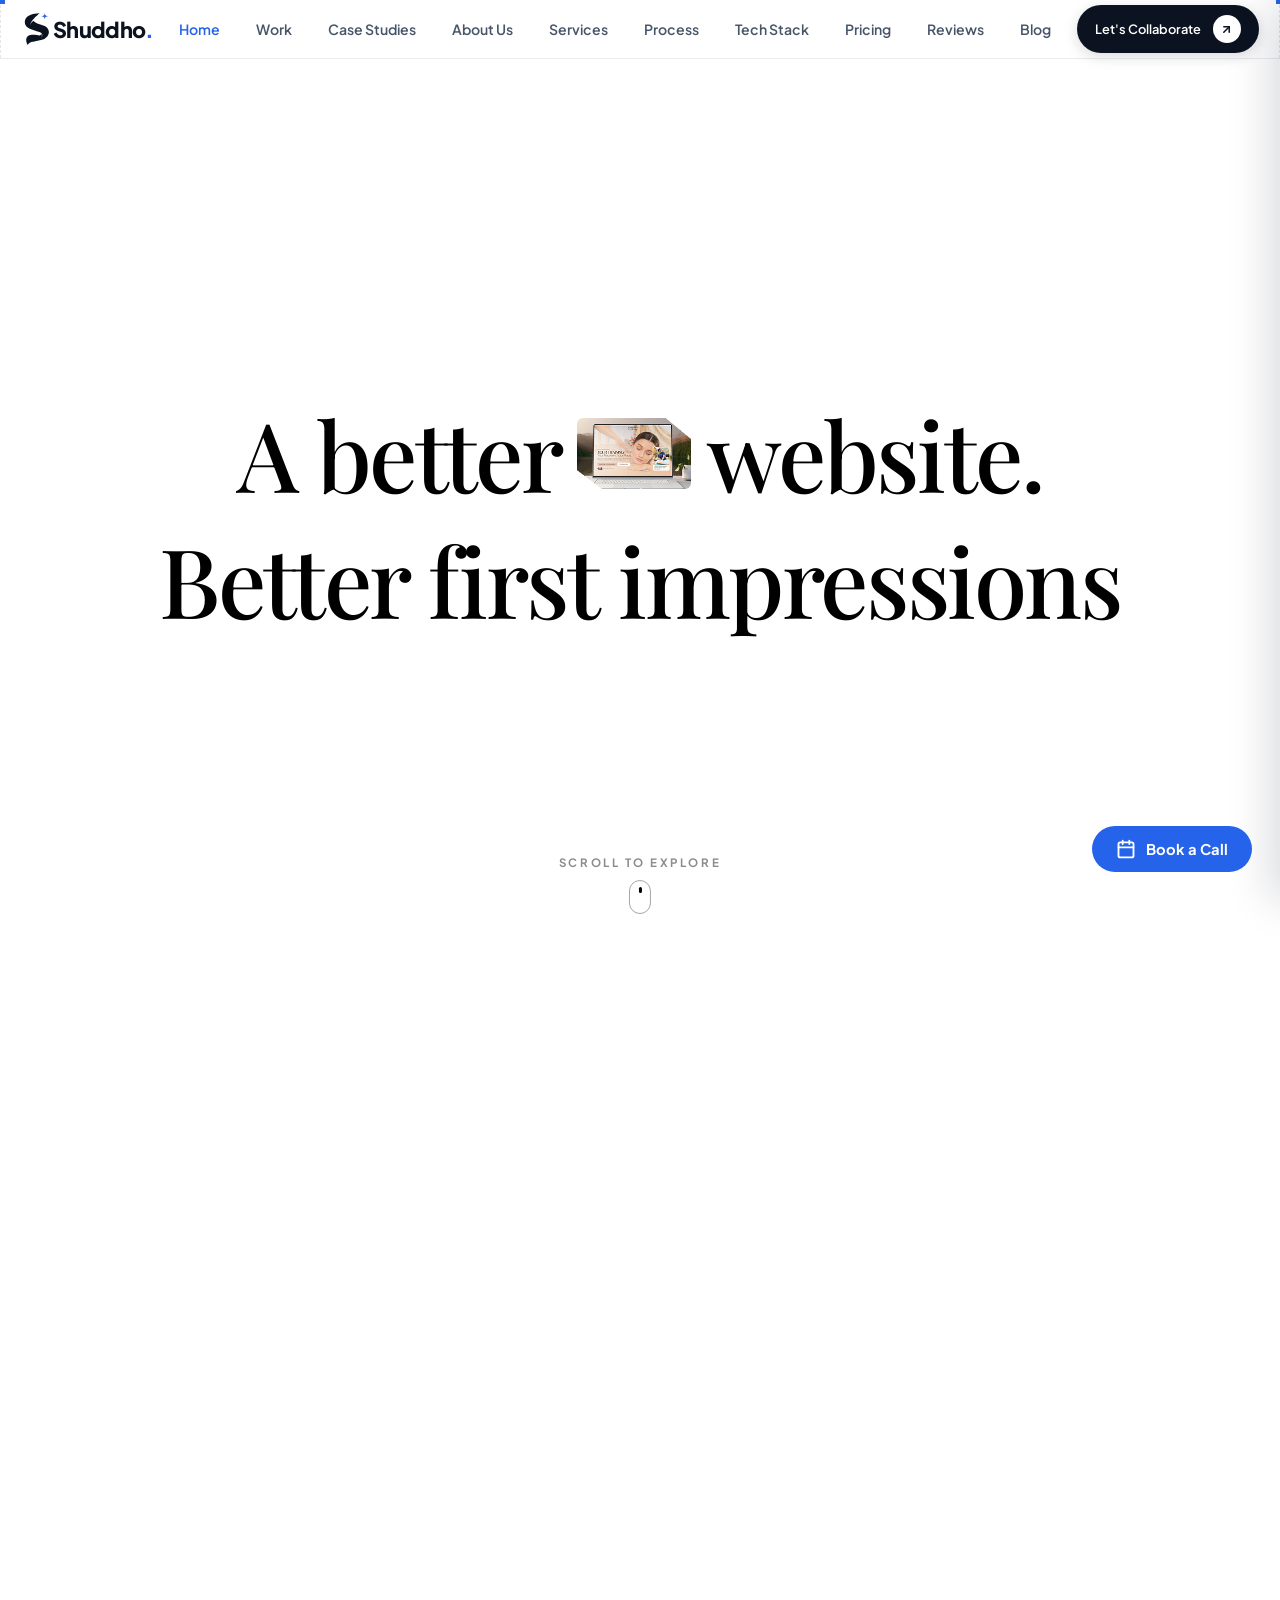
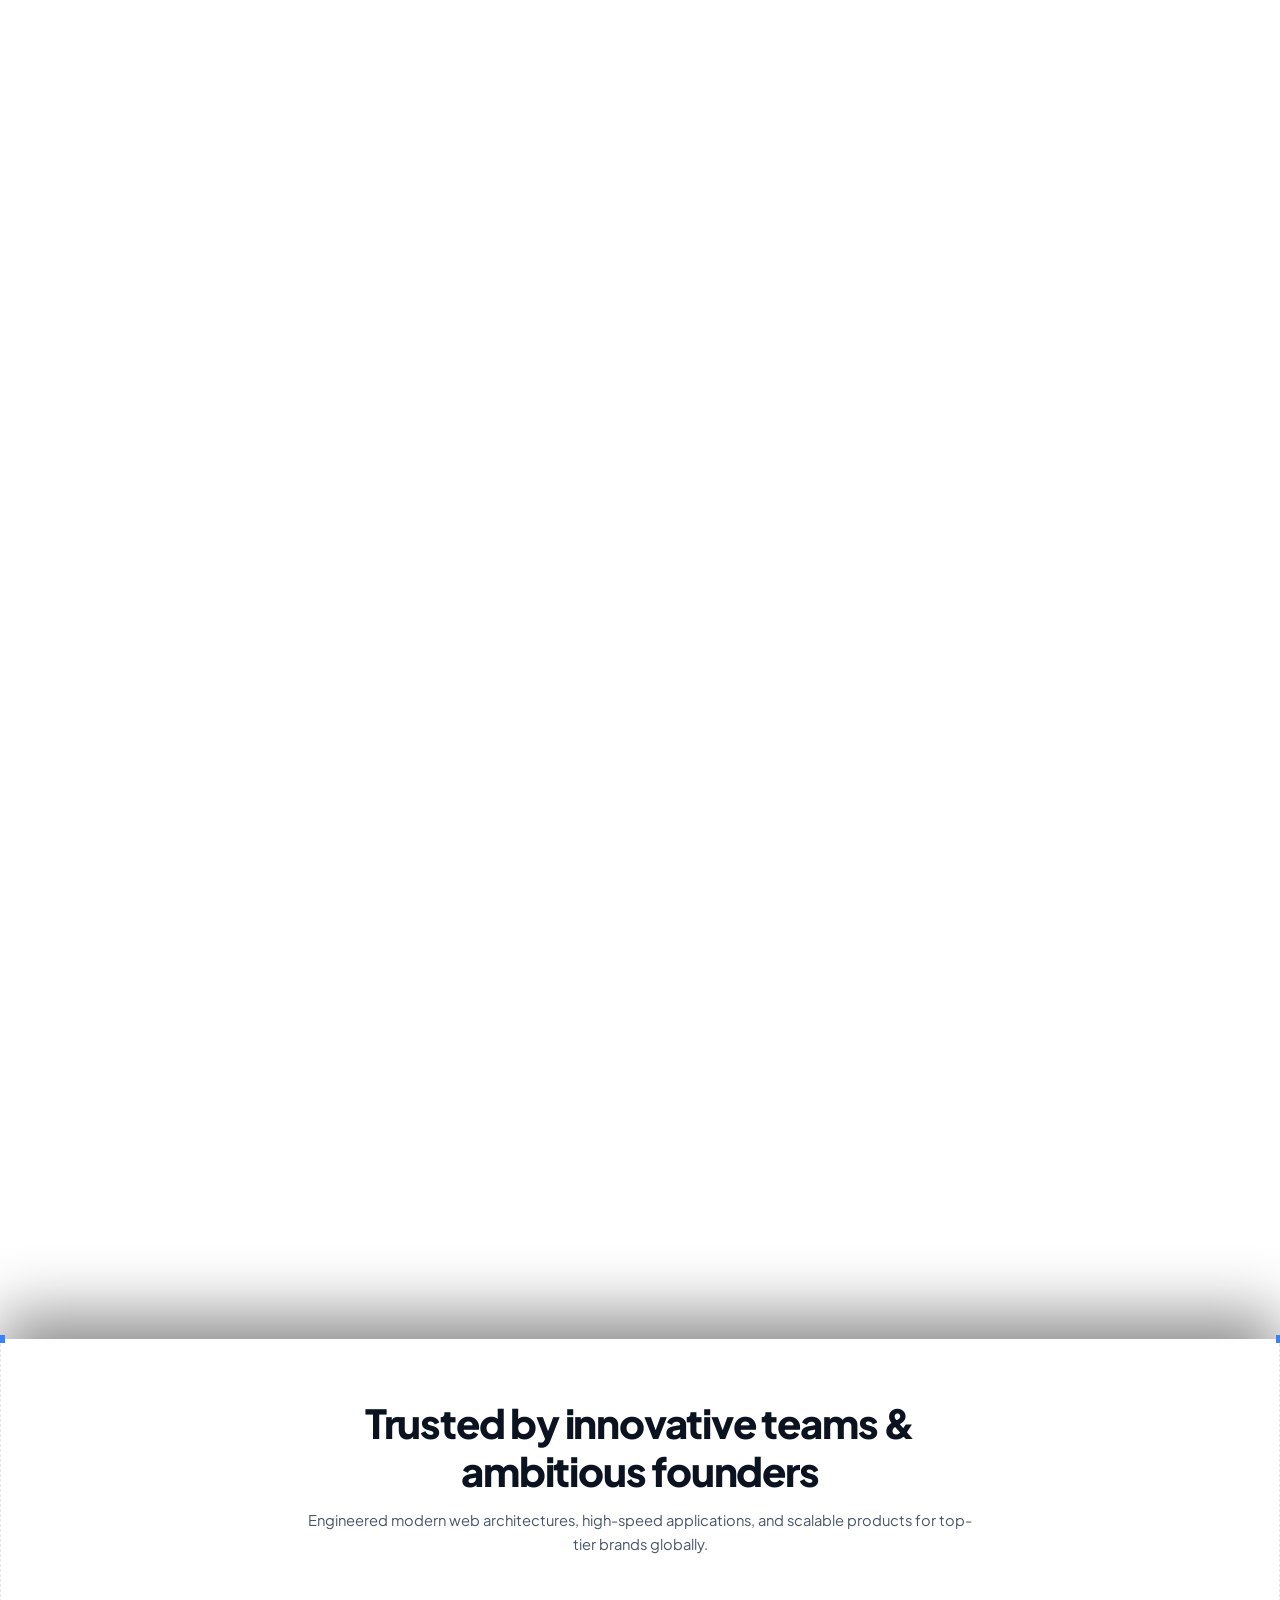
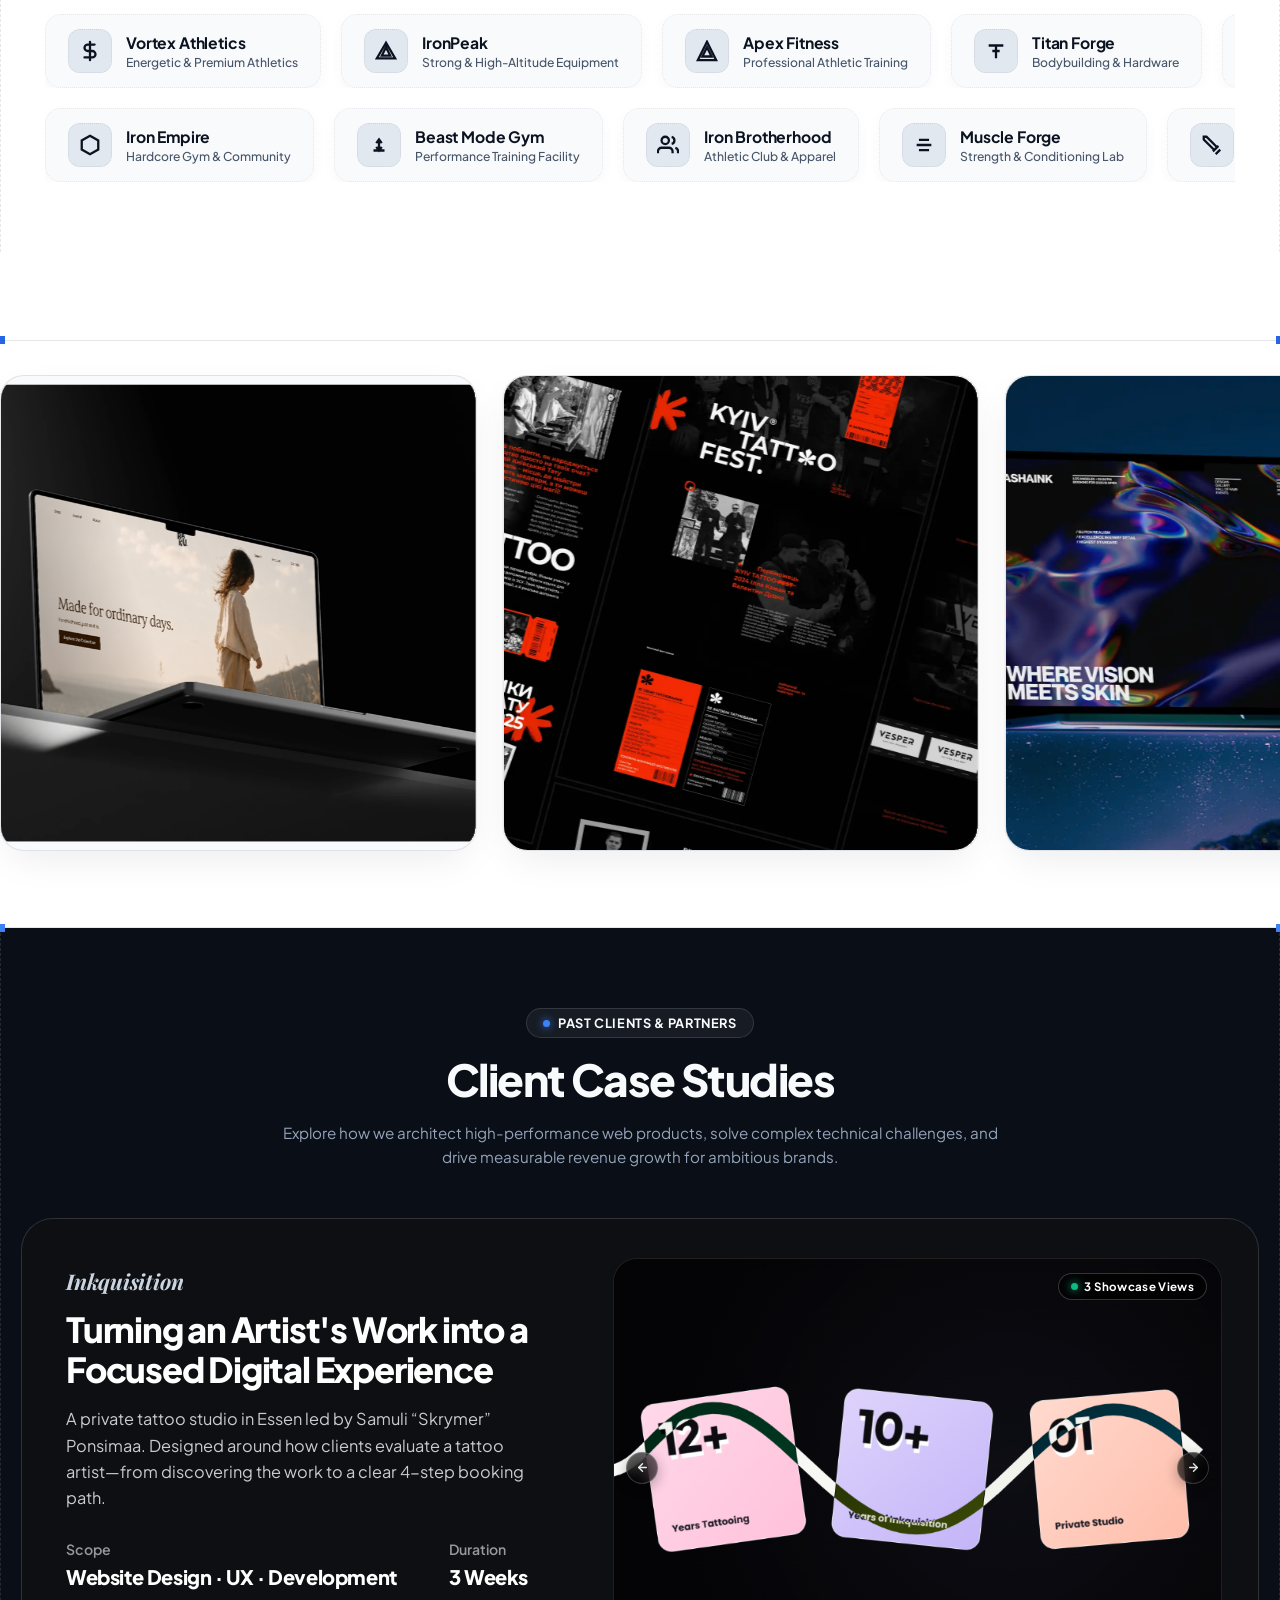
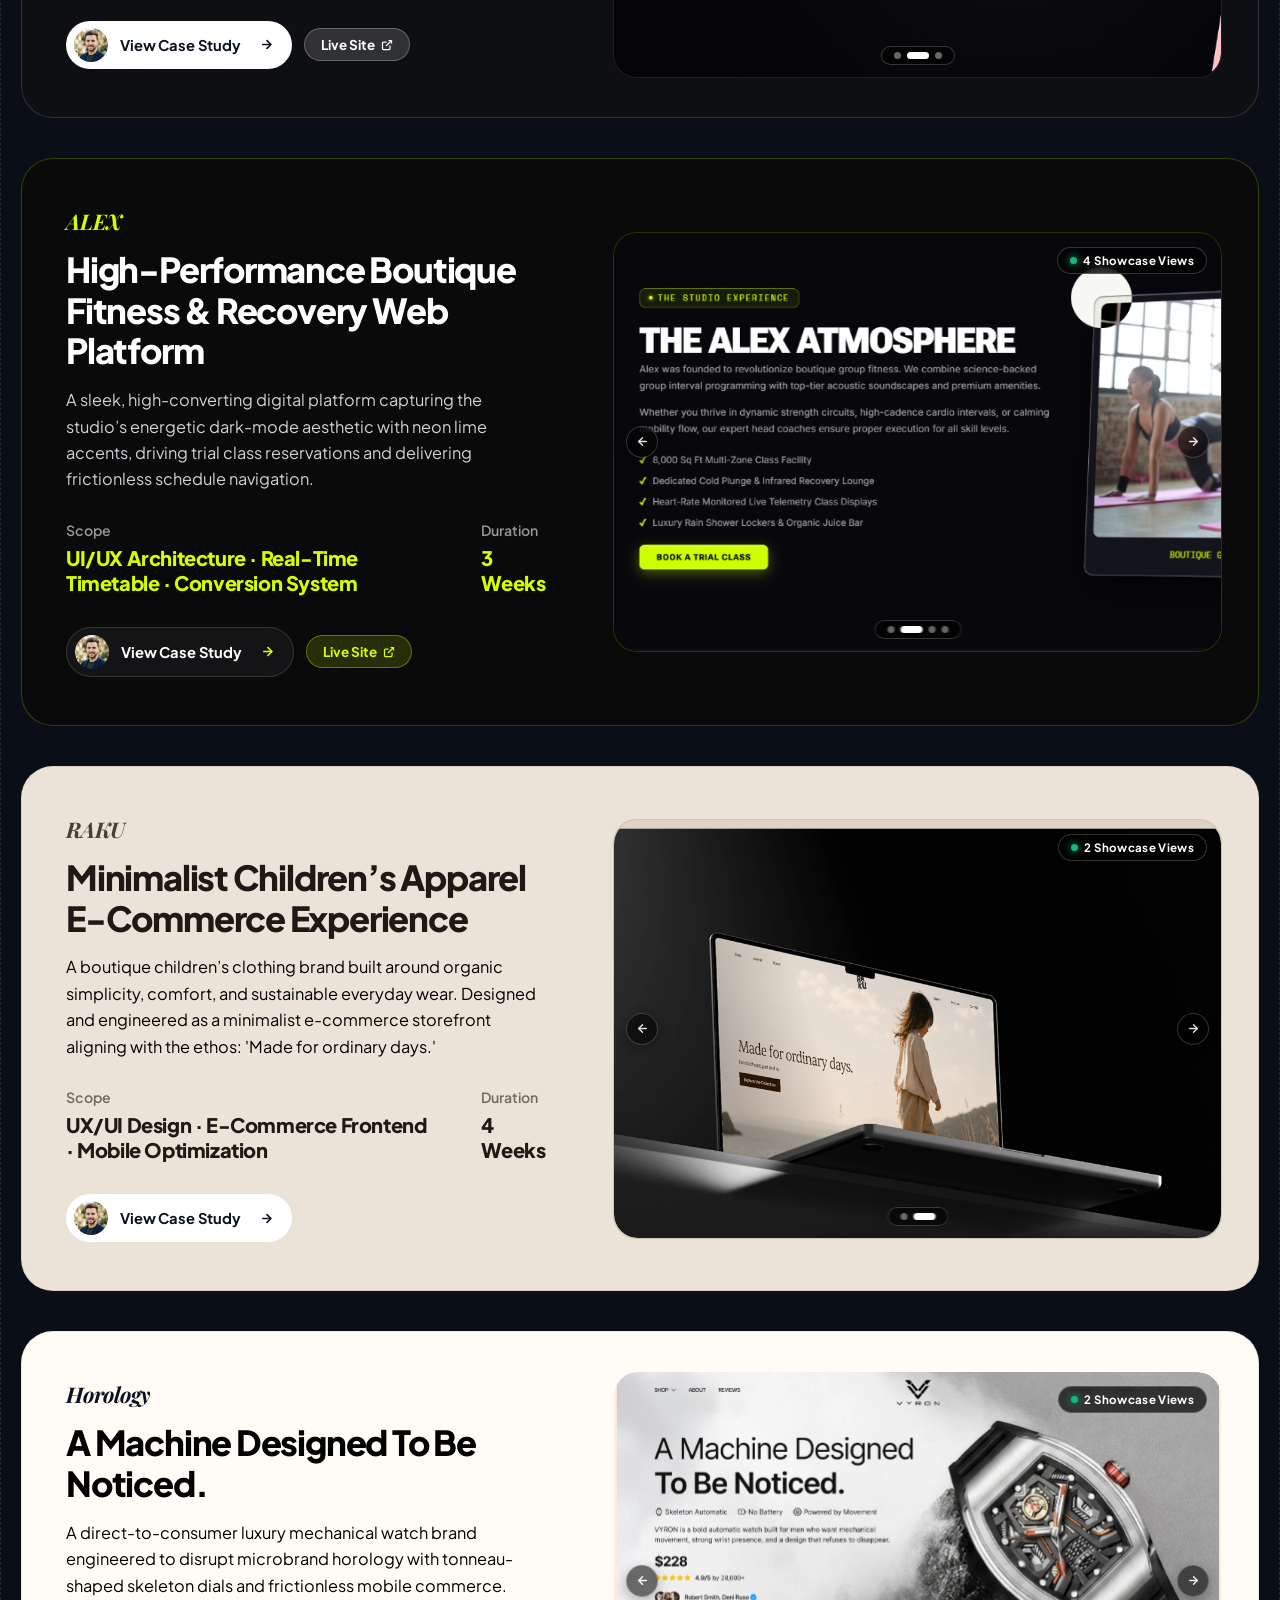
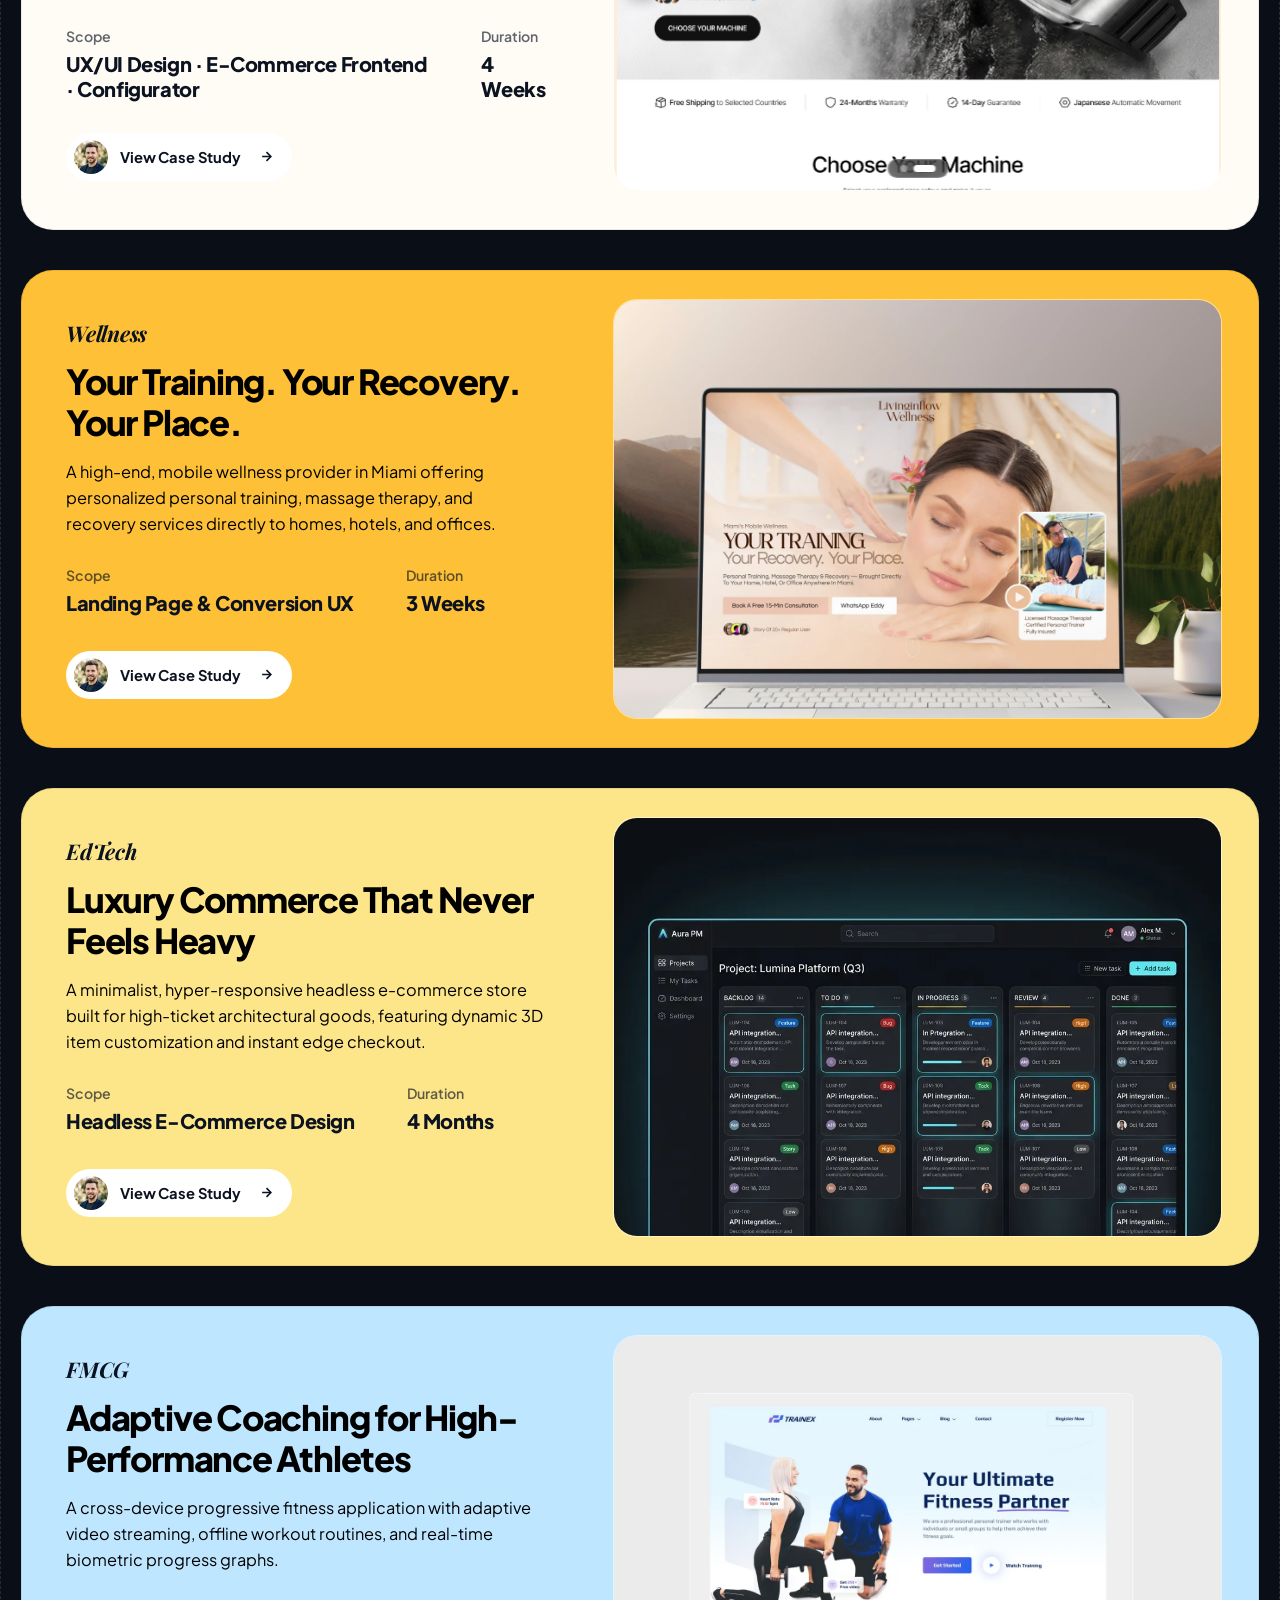
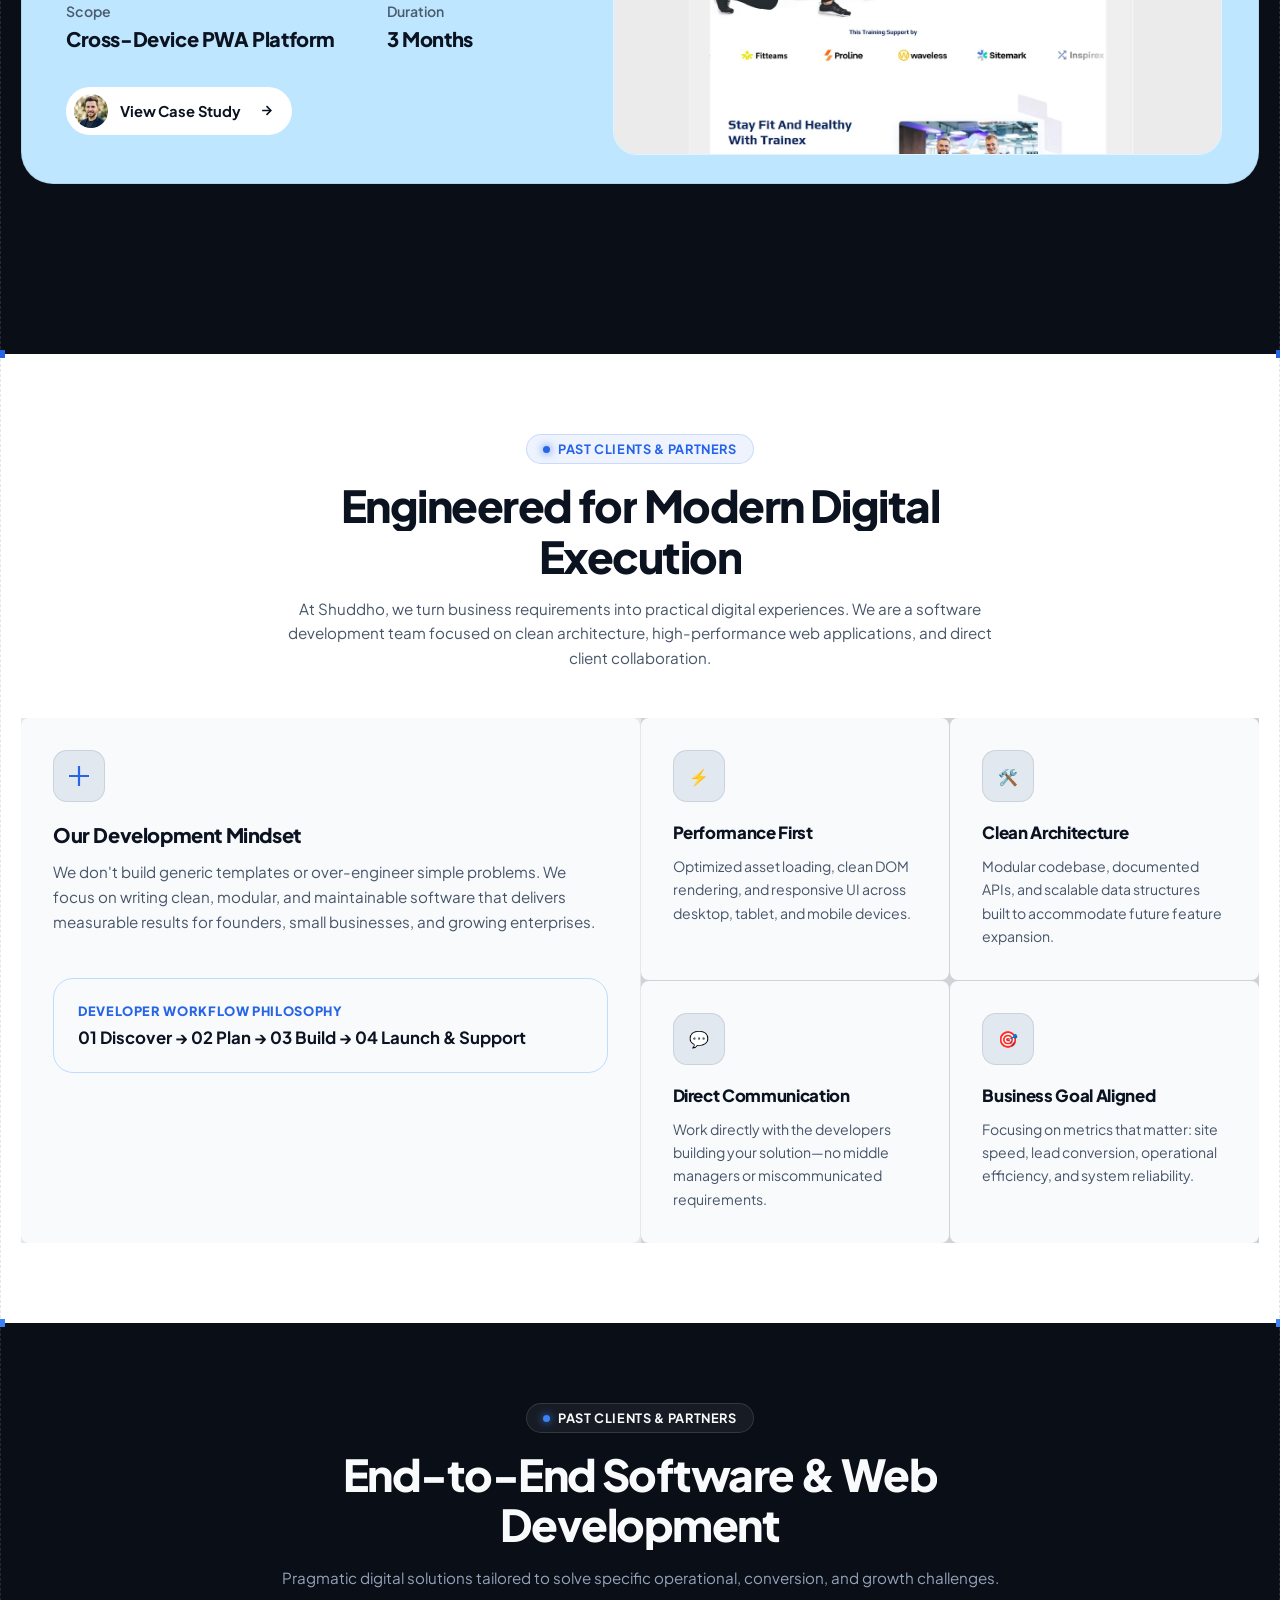
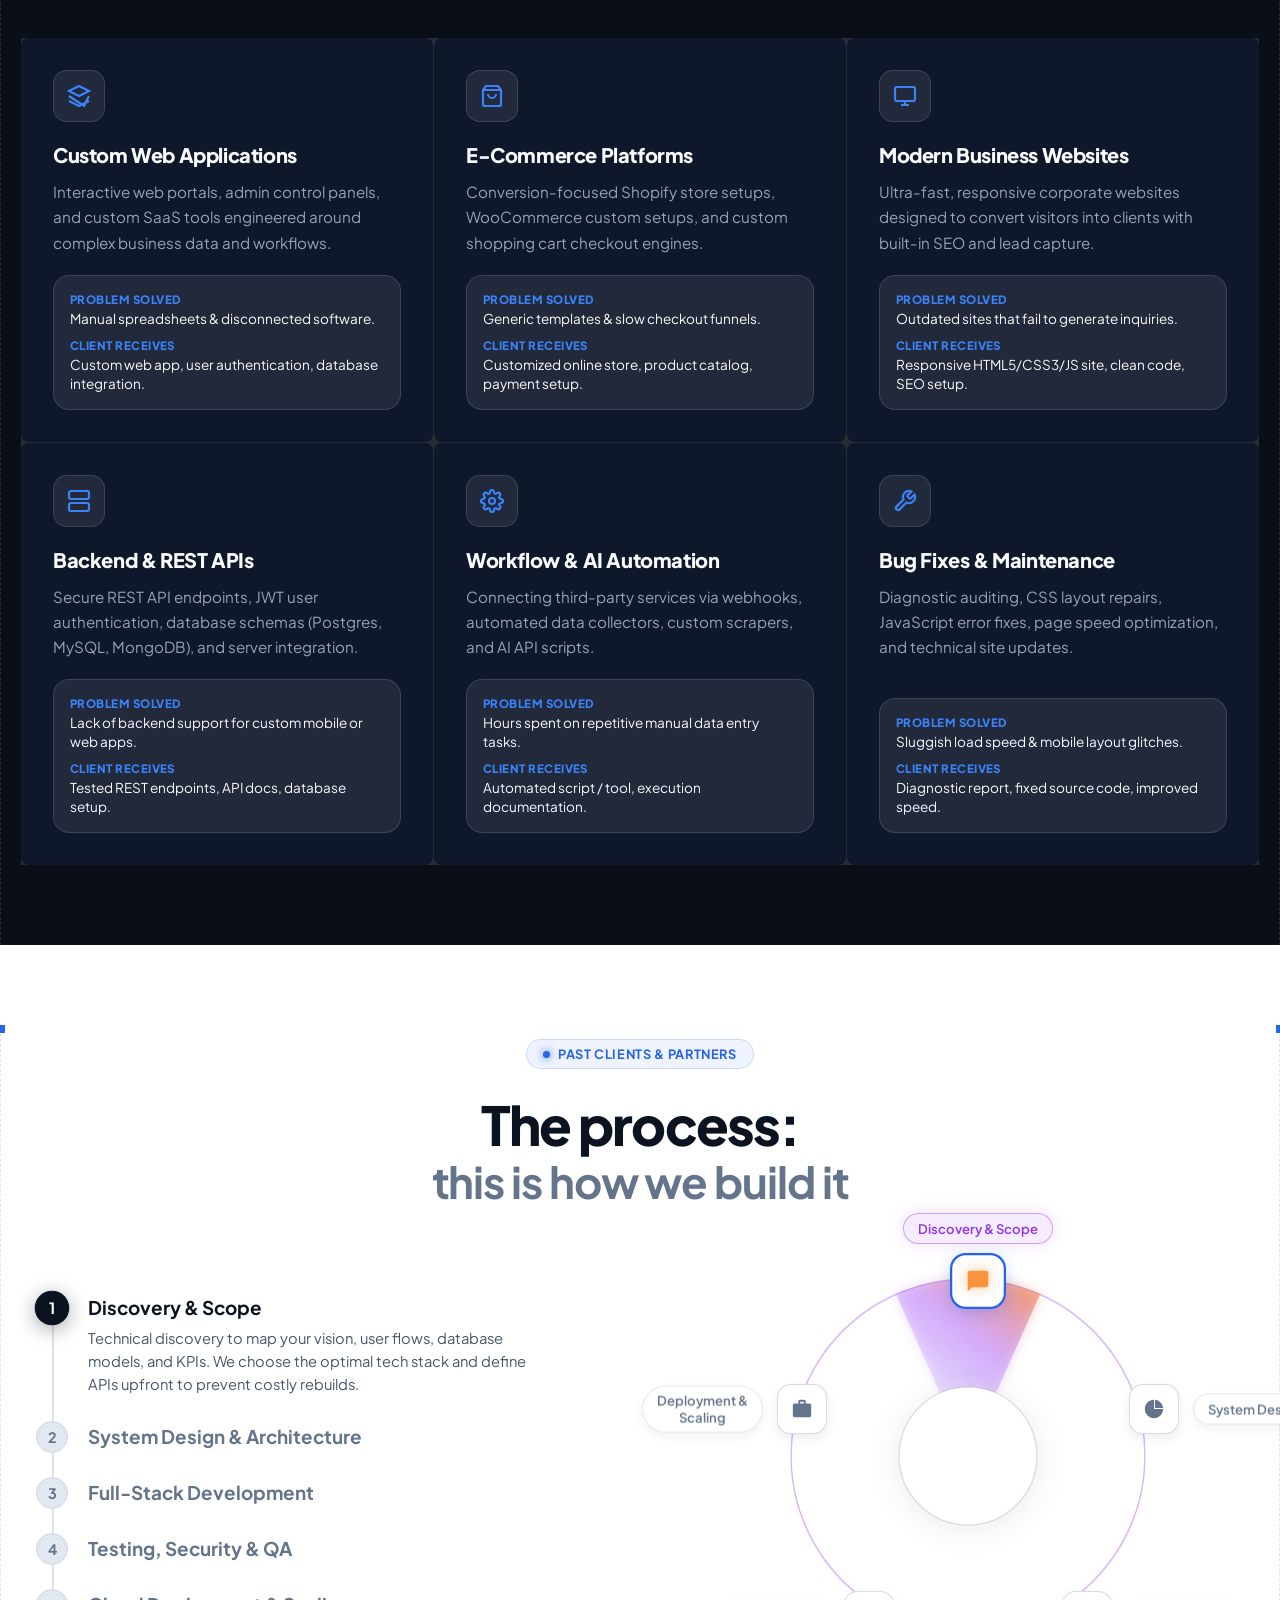
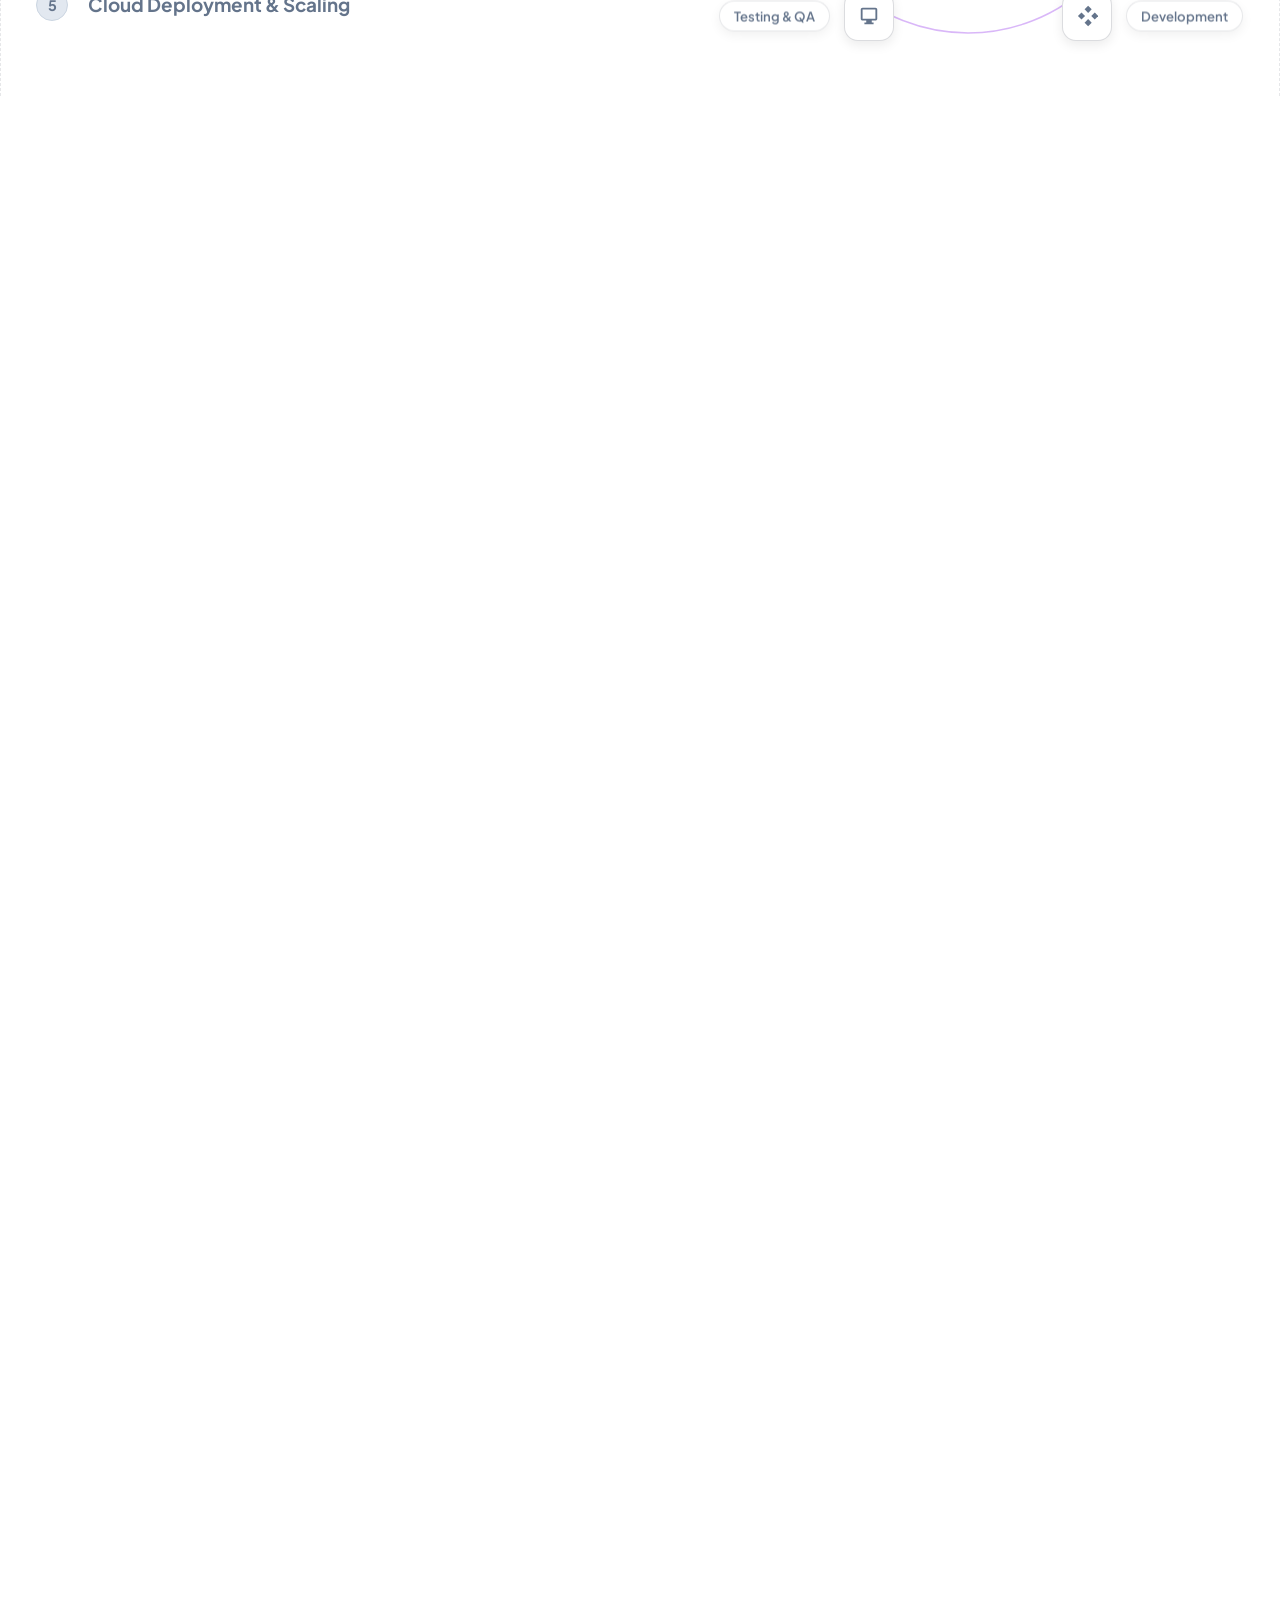
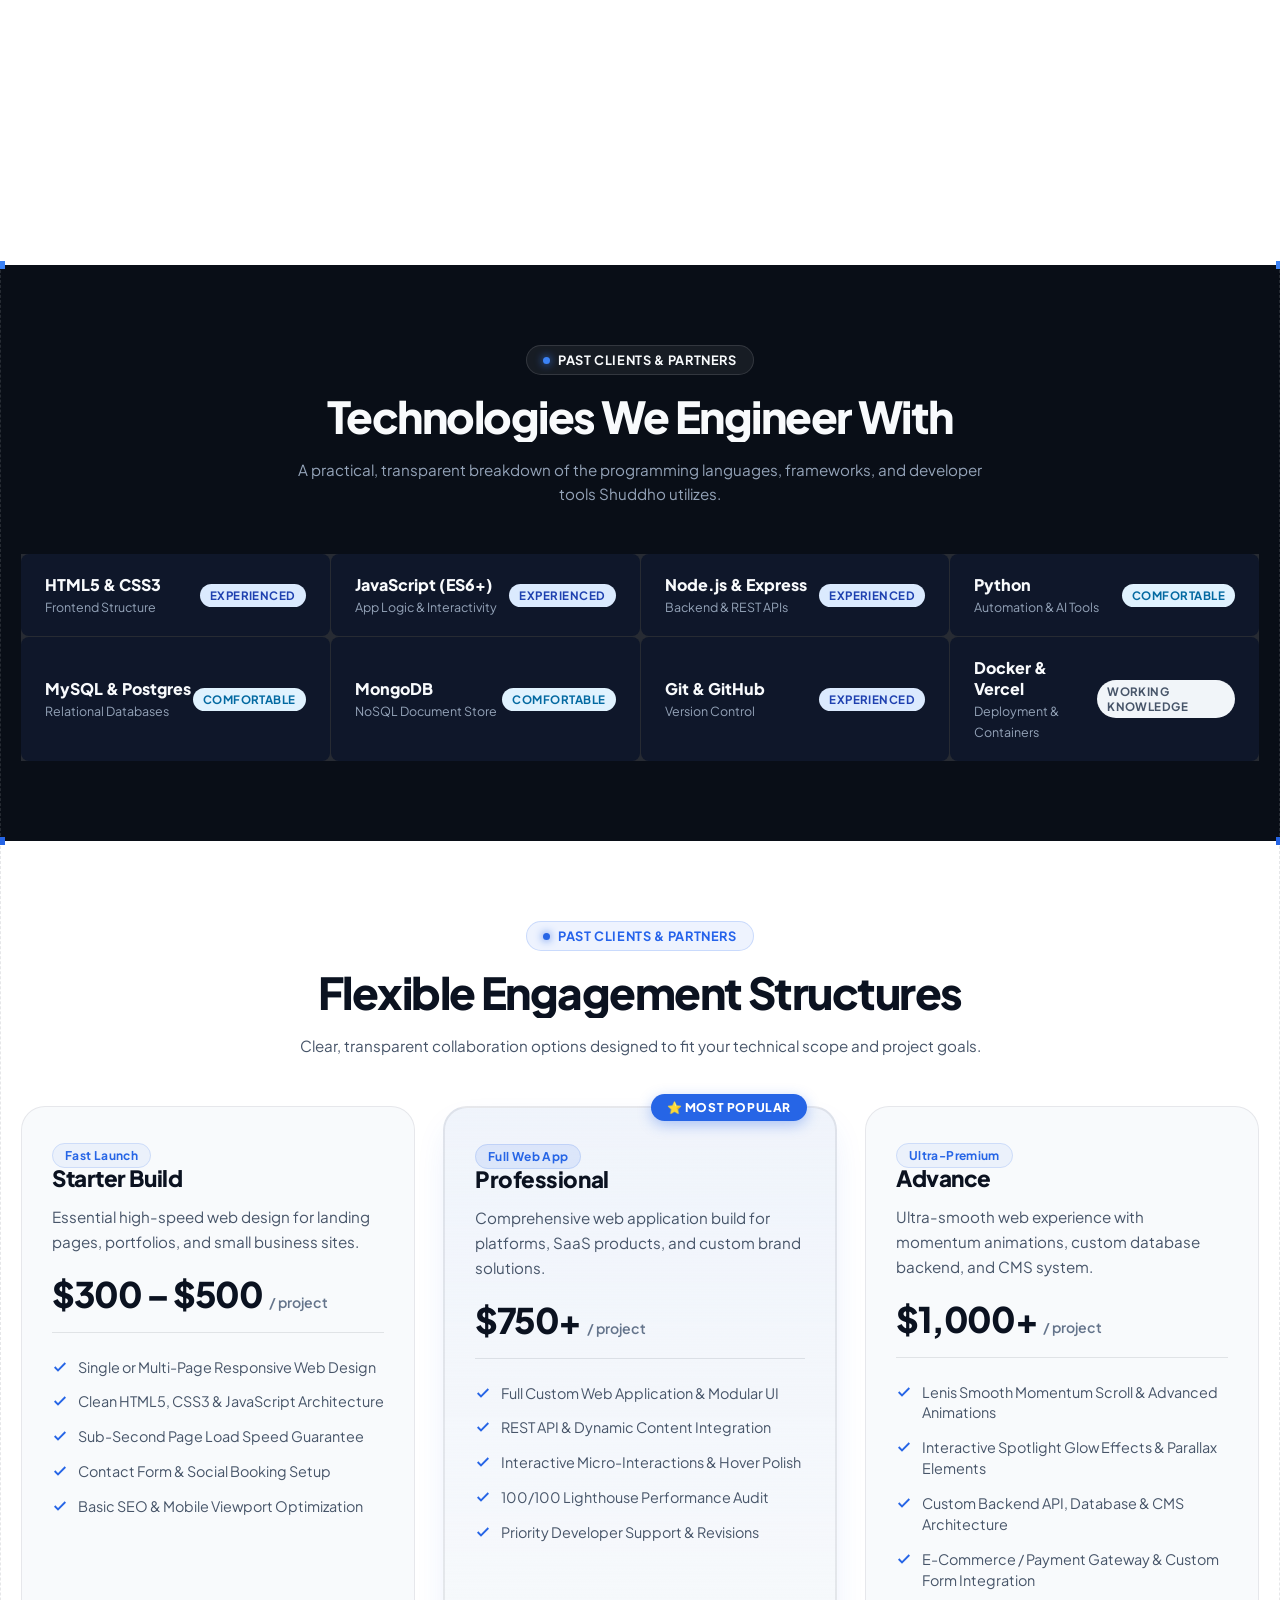
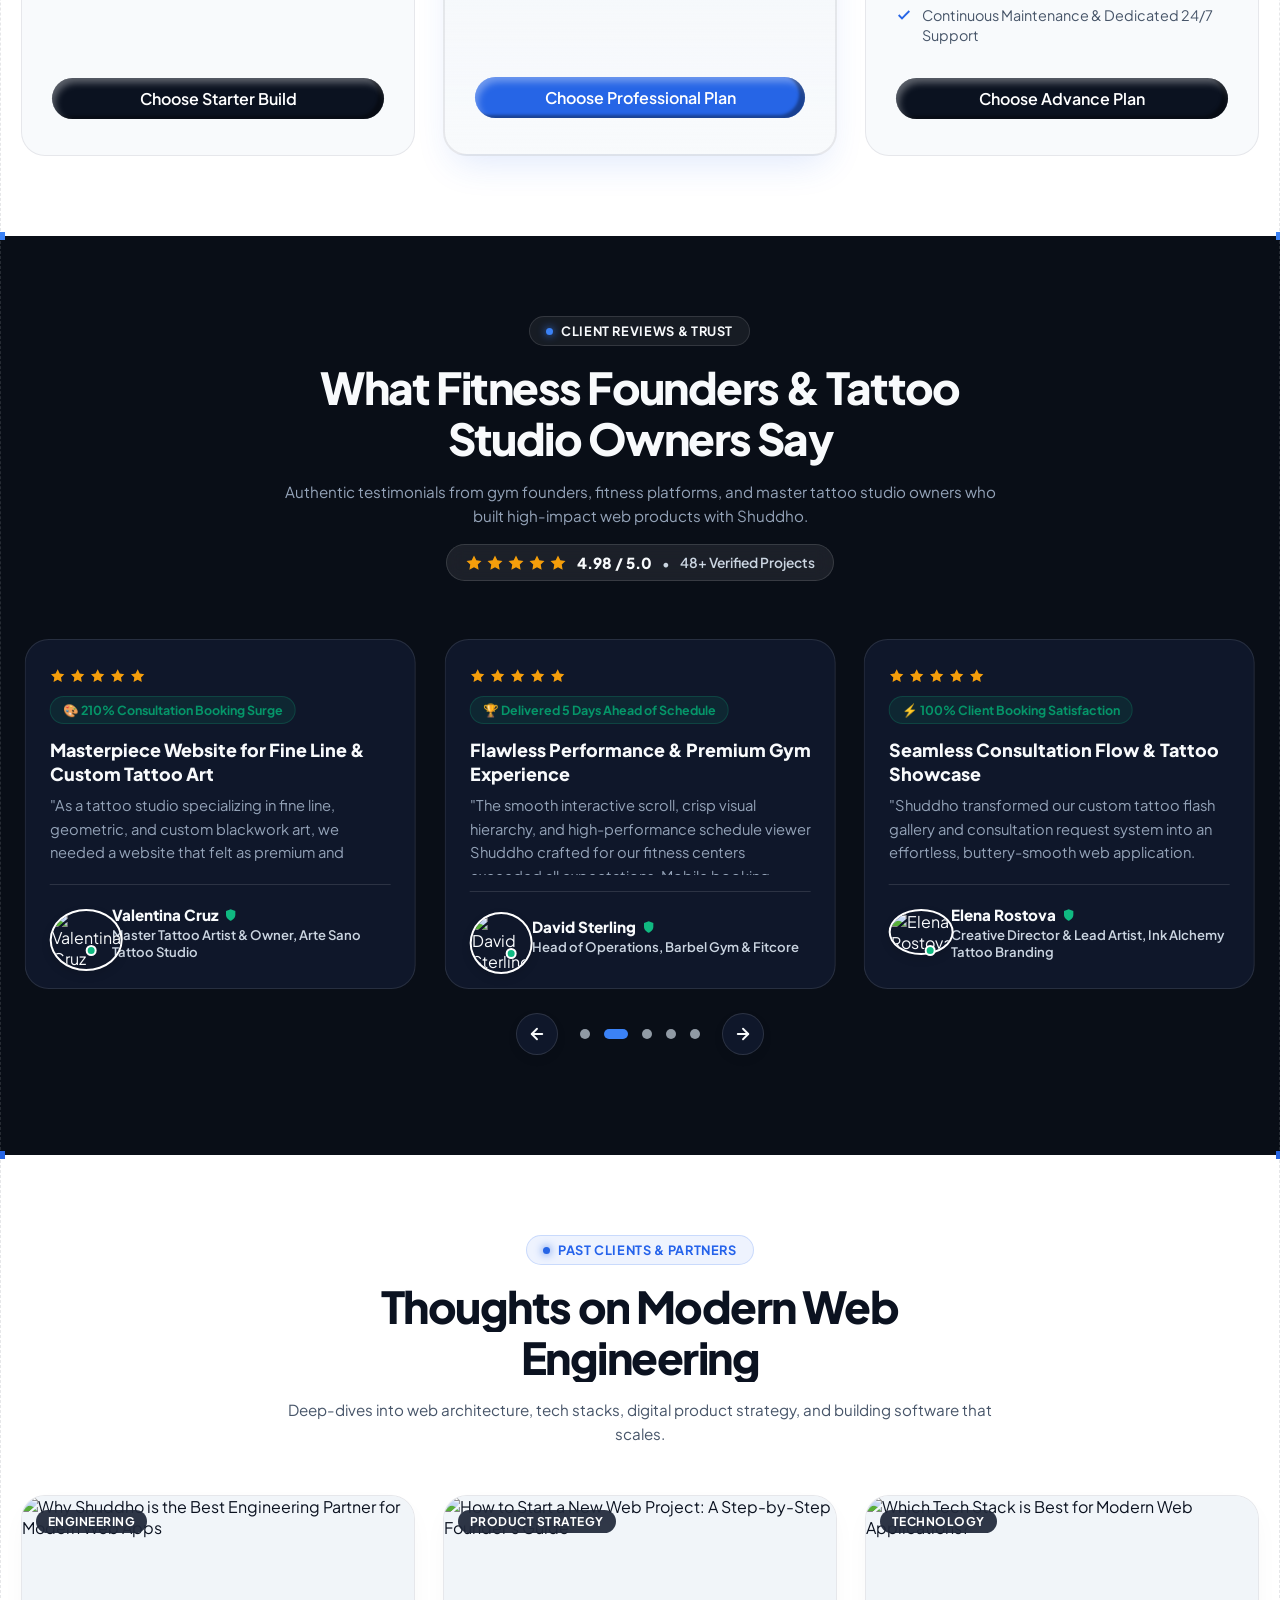
==== commit fbf9aa19: "feat: add portfolio design system, frontend scripts, hero assets, and markup" ====
--- a/index.html
+++ b/index.html
@@ -19,7 +19,8 @@
     <!-- Modern Typography: Satoshi, Plus Jakarta Sans, Cormorant Garamond & Playfair Display -->
     <link rel="preconnect" href="https://fonts.googleapis.com">
     <link rel="preconnect" href="https://fonts.gstatic.com" crossorigin>
-    <link href="https://fonts.googleapis.com/css2?family=Cormorant+Garamond:ital,wght@0,300;0,400;0,500;0,600;0,700;1,400;1,600&family=Playfair+Display:ital,wght@0,400;0,500;0,600;0,700;0,800;0,900;1,400&family=Plus+Jakarta+Sans:wght@400;500;600;700;800&display=swap"
+    <link
+        href="https://fonts.googleapis.com/css2?family=Cormorant+Garamond:ital,wght@0,300;0,400;0,500;0,600;0,700;1,400;1,600&family=Playfair+Display:ital,wght@0,400;0,500;0,600;0,700;0,800;0,900;1,400&family=Plus+Jakarta+Sans:wght@400;500;600;700;800&display=swap"
         rel="stylesheet">
     <link rel="stylesheet" href="assets/css/style.css?v=5.0">
     <!-- Swiper Slider CDN -->
@@ -181,11 +182,30 @@
             <div class="hero-white-canvas">
                 <div class="hero-split-container">
                     <div class="hero-split-line hero-line-top" id="hero-line-top">
-                        <span class="hero-split-text">A better website.</span>
+                        <span class="hero-split-content hero-content-top">
+                            <span class="hero-split-text">A better</span>
+                            <span class="hero-inline-badge">
+                                <img src="assets/images/hero-laptop.png" alt="Website preview"
+                                    class="hero-inline-laptop">
+                            </span>
+                            <span class="hero-split-text">website.</span>
+                            <span class="hero-curtain-band hero-curtain-top" aria-hidden="true"></span>
+                        </span>
                     </div>
                     <div class="hero-split-line hero-line-bottom" id="hero-line-bottom">
-                        <span class="hero-split-text">Better first impressions</span>
-                    </div>
+                        <span class="hero-split-content hero-content-bottom">
+                            <span class="hero-split-text">Better first impressions</span>
+                            <span class="hero-curtain-band hero-curtain-bottom" aria-hidden="true"></span>
+                        </span>
+                    </div>
+                </div>
+            </div>
+
+            <!-- Sleek Editorial Scroll Hint Indicator -->
+            <div class="hero-scroll-hint" id="hero-scroll-hint" role="button" aria-label="Scroll to explore">
+                <span class="hero-scroll-hint-text">Scroll to explore</span>
+                <div class="hero-scroll-mouse" aria-hidden="true">
+                    <span class="hero-scroll-wheel"></span>
                 </div>
             </div>
 
@@ -196,10 +216,11 @@
                     <span class="hero-shuddho-word">Shuddho</span>
                 </div>
 
-                <!-- Centered Manifesto Text with Word-by-Word Scrub Reveal -->
+                <!-- Centered Manifesto Text with Char-by-Char Scrub Reveal -->
                 <div class="hero-manifesto-container" id="hero-manifesto-container">
                     <p class="hero-manifesto-para" id="hero-manifesto-para">
-                        We design and build digital experiences that feel as good as they look - blending thoughtful design, seamless interactions, and modern technology.
+                        We design and build digital experiences that feel as good as they look - blending thoughtful
+                        design, seamless interactions, and modern technology.
                     </p>
                     <div class="hero-manifesto-actions" id="hero-manifesto-actions">
                         <a href="#collaborate" class="btn-hero-dark">
@@ -215,8 +236,6 @@
     <!-- Trusted Brands & Past Clients Parallax Section (Starts Dark, Transforms to Light on Scroll) -->
     <section class="site-section-outer section-theme-dark is-dark scroll-theme-section" id="clients" data-theme="dark">
         <!-- Pixel Dissolve Transition Band (Hero to Clients) -->
-        <div class="pixel-transition-band" id="hero-pixel-transition" data-direction="light-to-dark" aria-hidden="true">
-        </div>
 
         <div class="brands-glow"></div>
         <div class="ambient-glow glow-blue-primary"
@@ -264,19 +283,7 @@
     <!-- Portfolio Featured Capabilities Section (WHITE) -->
     <section class="site-section-outer section-theme-light scroll-theme-section" id="work" data-theme="light">
         <div class="container">
-            <div class="projects-section-header" style="text-align: center; padding: 70px 0 36px 0;">
-                <div class="section-badge fade-in-up" style="display: inline-flex; margin-bottom: 16px;">
-                    <span class="badge-dot"></span>
-                    <span id="projects-badge-text">FEATURED WORK</span>
-                </div>
-                <h2 class="projects-title reveal-word-target" id="projects-main-title"
-                    style="font-size: 2.75rem; font-weight: 800; letter-spacing: -0.03em; margin-bottom: 14px;">Selected
-                    Projects</h2>
-                <p class="projects-subtitle fade-in-up" id="projects-main-subtitle"
-                    style="font-size: 1.1rem; max-width: 640px; margin: 0 auto;">
-                    Explore high-performance web applications and engineered digital experiences.
-                </p>
-            </div>
+
         </div> <!-- Draggable Project Images Slider (Full-width - NO vertical side lines) -->
         <div class="featured-projects-slider-container fade-in-up">
             <div class="swiper featured-projects-swiper" id="featured-projects-swiper">
--- a/assets/css/style.css
+++ b/assets/css/style.css
@@ -199,8 +199,8 @@
 .hero-scroll-track {
    position: relative;
    width: 100%;
-   height: 380vh;
-   /* Smooth, spacious scrub distance */
+   height: 420vh;
+   /* Smooth, spacious scrub distance with section overlap */
    background-color: #ffffff;
    margin: 0;
    padding: 0;
@@ -215,7 +215,15 @@
    height: 100dvh;
    overflow: hidden;
    background-color: #ffffff;
-   z-index: 20;
+   z-index: 10;
+}
+
+/* Overlapping Next Section (Section 2 slides up over Section 1 after text reveal) */
+#clients {
+   position: relative;
+   z-index: 30;
+   margin-top: -100vh;
+   box-shadow: 0 -24px 60px rgba(0, 0, 0, 0.45);
 }
 
 /* Base White Canvas */
@@ -237,7 +245,7 @@
    position: relative;
    width: 100%;
    max-width: 1400px;
-   padding: 0 40px;
+   padding: 0 0;
    display: flex;
    flex-direction: column;
    align-items: center;
@@ -265,6 +273,212 @@
 
 .hero-line-bottom {
    margin-top: 0px;
+}
+
+/* Inline Laptop Preview Badge */
+.hero-split-content {
+   position: relative;
+   display: inline-flex;
+   align-items: baseline;
+   justify-content: center;
+   vertical-align: middle;
+   gap: 16px;
+}
+
+.hero-inline-badge {
+   display: inline-flex;
+   align-items: center;
+   justify-content: center;
+   vertical-align: middle;
+   margin: 0;
+   position: relative;
+   top: -0.04em;
+}
+
+.hero-inline-laptop {
+   height: clamp(34px, 5.6vw, 76px);
+   width: auto;
+   aspect-ratio: 202 / 128;
+   object-fit: cover;
+   border-radius: 6px;
+   display: block;
+   transition: transform 0.3s cubic-bezier(0.16, 1, 0.3, 1), box-shadow 0.3s ease;
+}
+
+.hero-inline-badge:hover .hero-inline-laptop {
+   transform: scale(1.08) translateY(-2px);
+   box-shadow: 0 12px 30px rgba(0, 0, 0, 0.24);
+}
+
+/* Landing Black Box Reveal Curtains (Top wipes right-to-left, Bottom wipes left-to-right) */
+.hero-curtain-band {
+   position: absolute;
+   top: -6px;
+   bottom: -6px;
+   background-color: #000000;
+   z-index: 10;
+   pointer-events: none;
+   will-change: transform;
+}
+
+/* Top line: black box covering text from the left, extending rightwards to -12px */
+.hero-curtain-top {
+   right: -12px;
+   width: 160vw;
+   transform: translateX(0);
+}
+
+/* Bottom line: black box covering text from the right, extending leftwards to -12px */
+.hero-curtain-bottom {
+   left: -12px;
+   width: 160vw;
+   transform: translateX(0);
+}
+
+/* Active trigger: plays as soon as loading banner dismisses */
+.hero-revealed .hero-curtain-top,
+.is-landed .hero-curtain-top,
+body.preloader-done .hero-curtain-top {
+   animation: curtainSweepLeft 1.25s cubic-bezier(0.77, 0, 0.175, 1) 0.15s forwards;
+}
+
+.hero-revealed .hero-curtain-bottom,
+.is-landed .hero-curtain-bottom,
+body.preloader-done .hero-curtain-bottom {
+   animation: curtainSweepRight 1.25s cubic-bezier(0.77, 0, 0.175, 1) 0.35s forwards;
+}
+
+@keyframes curtainSweepLeft {
+   0% {
+      transform: translateX(0);
+      opacity: 1;
+   }
+
+   99% {
+      transform: translateX(-102%);
+      opacity: 1;
+      visibility: visible;
+   }
+
+   100% {
+      transform: translateX(-102%);
+      opacity: 0;
+      visibility: hidden;
+      display: none;
+   }
+}
+
+@keyframes curtainSweepRight {
+   0% {
+      transform: translateX(0);
+      opacity: 1;
+   }
+
+   99% {
+      transform: translateX(102%);
+      opacity: 1;
+      visibility: visible;
+   }
+
+   100% {
+      transform: translateX(102%);
+      opacity: 0;
+      visibility: hidden;
+      display: none;
+   }
+}
+
+/* Hero Editorial Scroll Hint Indicator */
+.hero-scroll-hint {
+   position: absolute;
+   bottom: clamp(28px, 5vh, 52px);
+   left: 50%;
+   transform: translateX(-50%);
+   display: flex;
+   flex-direction: column;
+   align-items: center;
+   gap: 10px;
+   z-index: 15;
+   cursor: pointer;
+   user-select: none;
+   transition: opacity 0.4s cubic-bezier(0.16, 1, 0.3, 1), transform 0.4s cubic-bezier(0.16, 1, 0.3, 1);
+   pointer-events: auto;
+   animation: scrollHintBounce 2.4s ease-in-out infinite;
+}
+
+.hero-scroll-hint.is-hidden {
+   opacity: 0 !important;
+   transform: translate(-50%, 16px) !important;
+   pointer-events: none !important;
+}
+
+.hero-scroll-hint-text {
+   font-family: 'Plus Jakarta Sans', sans-serif;
+   font-size: 0.72rem;
+   font-weight: 700;
+   text-transform: uppercase;
+   letter-spacing: 0.22em;
+   color: rgba(0, 0, 0, 0.45);
+   transition: color 0.2s ease;
+}
+
+.hero-scroll-hint:hover .hero-scroll-hint-text {
+   color: #000000;
+}
+
+/* Minimalist Mouse Outline with Gliding Wheel */
+.hero-scroll-mouse {
+   width: 22px;
+   height: 34px;
+   border: 1.5px solid rgba(0, 0, 0, 0.35);
+   border-radius: 999px;
+   position: relative;
+   display: flex;
+   justify-content: center;
+   transition: border-color 0.2s ease, transform 0.2s ease;
+}
+
+.hero-scroll-hint:hover .hero-scroll-mouse {
+   border-color: #000000;
+   transform: scale(1.08);
+}
+
+.hero-scroll-wheel {
+   width: 3px;
+   height: 6px;
+   background-color: #000000;
+   border-radius: 999px;
+   position: absolute;
+   top: 6px;
+   animation: scrollWheelGlider 1.8s cubic-bezier(0.65, 0, 0.35, 1) infinite;
+}
+
+@keyframes scrollWheelGlider {
+   0% {
+      transform: translateY(0);
+      opacity: 1;
+   }
+   65% {
+      transform: translateY(12px);
+      opacity: 0.2;
+   }
+   70% {
+      transform: translateY(0);
+      opacity: 0;
+   }
+   100% {
+      transform: translateY(0);
+      opacity: 1;
+   }
+}
+
+@keyframes scrollHintBounce {
+   0%, 100% {
+      transform: translate(-50%, 0);
+   }
+   50% {
+      transform: translate(-50%, 6px);
+   }
 }
 
 /* Central Expanding Black Band */
@@ -313,7 +527,7 @@
    position: relative;
    z-index: 5;
    width: 100%;
-   max-width: 1040px;
+   max-width: 1400px;
    padding: 0 40px;
    text-align: center;
    display: flex;
@@ -334,20 +548,27 @@
    margin: 0;
    padding: 0;
    user-select: text;
+   text-align: start;
 }
 
 .hero-manifesto-para .manifesto-word {
    display: inline-block;
-   margin-right: 0.25em;
+   white-space: nowrap;
+   margin-right: 0.28em;
+}
+
+.hero-manifesto-para .manifesto-char {
+   display: inline;
    color: rgba(255, 255, 255, 0.22);
-   transition: color 0.15s ease, text-shadow 0.2s ease, opacity 0.15s ease;
+   transition: color 0.08s ease, opacity 0.08s ease;
    will-change: color, opacity;
 }
 
+.hero-manifesto-para .manifesto-char.is-active,
 .hero-manifesto-para .manifesto-word.is-active {
    color: #ffffff;
    opacity: 1;
-   text-shadow: 0 0 24px rgba(255, 255, 255, 0.45);
+   text-shadow: none;
 }
 
 .hero-manifesto-actions {
@@ -773,6 +994,7 @@
    position: relative;
    width: 100%;
    max-width: 100vw;
+   z-index: 30;
 }
 
 .shuddho-section {
@@ -8008,4 +8230,10 @@
    .process-timeline-line {
       left: 21px;
    }
+}
+
+@media (max-width:450px) {
+   .hero-inline-badge {
+      display: none;
+   }
 }
